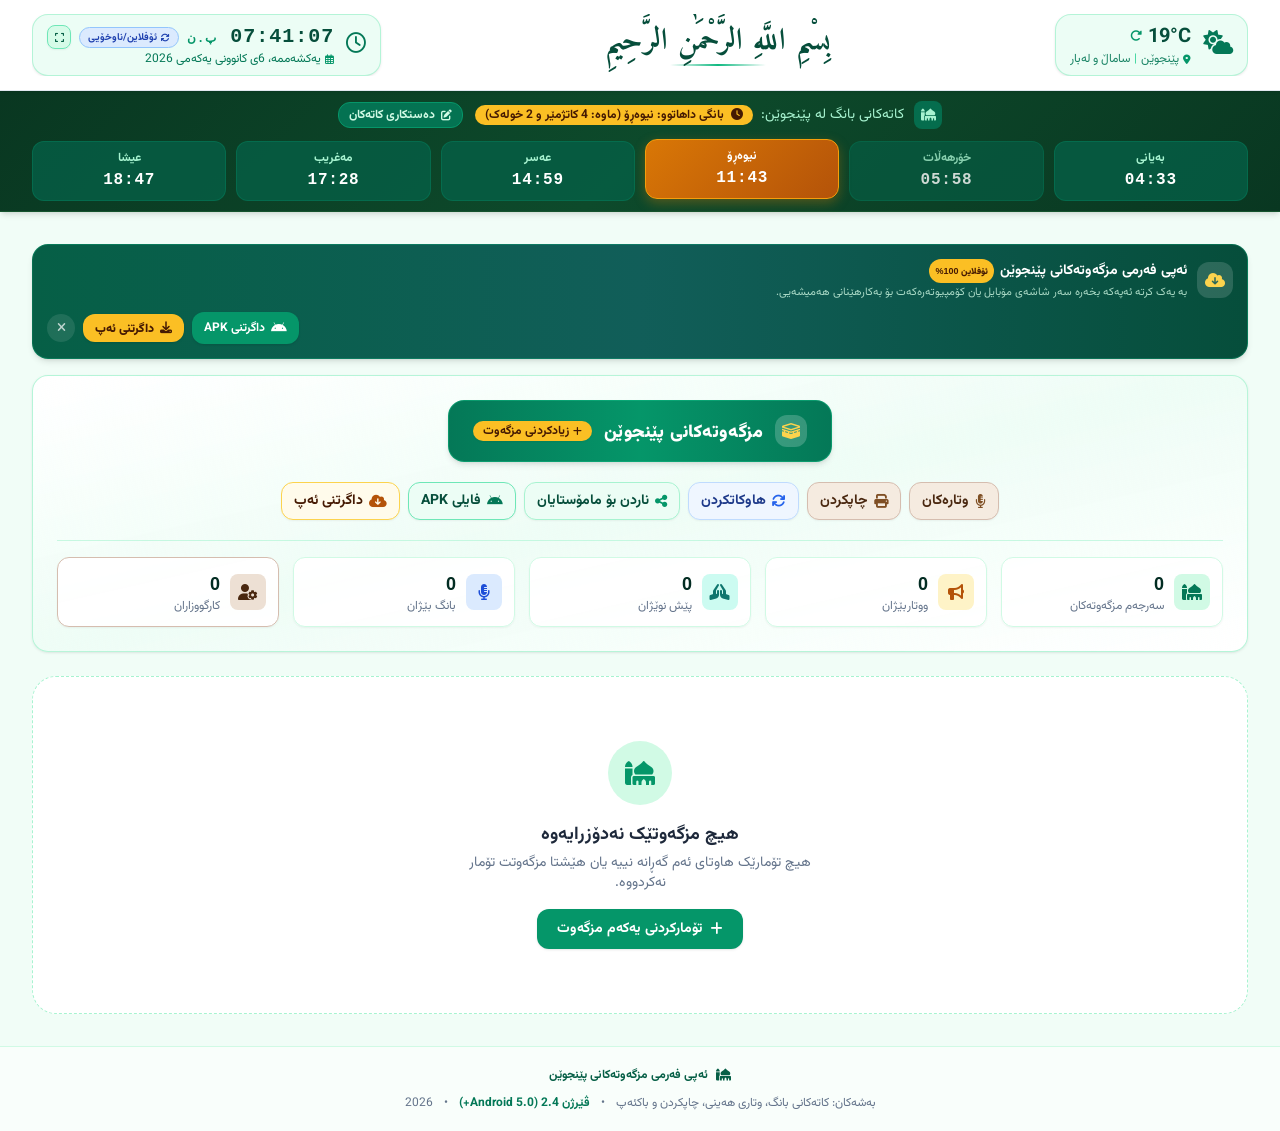
==== Penjwen_Mosques_App.html @ 9f0ff75a "Update Penjwen_Mosques_App.html for official Penjwen Mosques App" ====
<!DOCTYPE html>
<html lang="ku" dir="rtl">
<head>
  <meta charset="UTF-8">
  <meta name="viewport" content="width=device-width, initial-scale=1.0, maximum-scale=1.0, minimum-scale=1.0, user-scalable=no, shrink-to-fit=no, viewport-fit=cover">
  <title>ئەپی مزگەوتەکانی پێنجوێن | Penjwen Mosques</title>
  <!-- PWA & Mobile Meta Tags (کارکردن بە ئۆفلاین و ئۆنلاین ڕاستەوخۆ وەک ئەپ) -->
  <link rel="manifest" href="manifest.json">
  <meta name="theme-color" content="#15803d">
  <meta name="mobile-web-app-capable" content="yes">
  <meta name="apple-mobile-web-app-capable" content="yes">
  <meta name="apple-mobile-web-app-status-bar-style" content="black-translucent">
  <meta name="apple-mobile-web-app-title" content="مزگەوتەکانی پێنجوێن">
  <meta name="apple-touch-fullscreen" content="yes">
  <meta name="full-screen" content="yes">
  <meta name="browsermode" content="application">
  <meta name="x5-fullscreen" content="true">
  <meta name="x5-page-mode" content="app">
  <meta name="screen-orientation" content="portrait">
  <meta name="application-name" content="مزگەوتەکانی پێنجوێن">
  <meta name="format-detection" content="telephone=no">
  <link rel="apple-touch-icon" href="icon-192.png">

  <!-- Offline Embedded Google Fonts: Vazirmatn & Amiri (100% Offline) -->
  
  <!-- Offline Embedded FontAwesome Icons (100% Offline) -->
  
  <!-- Tailwind CSS Engine (Local Offline) -->
  <script>
/* Tailwind Engine (100% Offline) */
(()=>{var qv=Object.create;var Hi=Object.defineProperty;var $v=Object.getOwnPropertyDescriptor;var Lv=Object.getOwnPropertyNames;var Mv=Object.getPrototypeOf,Nv=Object.prototype.hasOwnProperty;var df=r=>Hi(r,"__esModule",{value:!0});var hf=r=>{if(typeof require!="undefined")return require(r);throw new Error('Dynamic require of "'+r+'" is not supported')};var P=(r,e)=>()=>(r&&(e=r(r=0)),e);var x=(r,e)=>()=>(e||r((e={exports:{}}).exports,e),e.exports),Ge=(r,e)=>{df(r);for(var t in e)Hi(r,t,{get:e[t],enumerable:!0})},Bv=(r,e,t)=>{if(e&&typeof e=="object"||typeof e=="function")for(let i of Lv(e))!Nv.call(r,i)&&i!=="default"&&Hi(r,i,{get:()=>e[i],enumerable:!(t=$v(e,i))||t.enumerable});return r},pe=r=>Bv(df(Hi(r!=null?qv(Mv(r)):{},"default",r&&r.__esModule&&"default"in r?{get:()=>r.default,enumerable:!0}:{value:r,enumerable:!0})),r);var m,u=P(()=>{m={platform:"",env:{},versions:{node:"14.17.6"}}});var Fv,be,ft=P(()=>{u();Fv=0,be={readFileSync:r=>self[r]||"",statSync:()=>({mtimeMs:Fv++}),promises:{readFile:r=>Promise.resolve(self[r]||"")}}});var Fs=x((oP,gf)=>{u();"use strict";var mf=class{constructor(e={}){if(!(e.maxSize&&e.maxSize>0))throw new TypeError("`maxSize` must be a number greater than 0");if(typeof e.maxAge=="number"&&e.maxAge===0)throw new TypeError("`maxAge` must be a number greater than 0");this.maxSize=e.maxSize,this.maxAge=e.maxAge||1/0,this.onEviction=e.onEviction,this.cache=new Map,this.oldCache=new Map,this._size=0}_emitEvictions(e){if(typeof this.onEviction=="function")for(let[t,i]of e)this.onEviction(t,i.value)}_deleteIfExpired(e,t){return typeof t.expiry=="number"&&t.expiry<=Date.now()?(typeof this.onEviction=="function"&&this.onEviction(e,t.value),this.delete(e)):!1}_getOrDeleteIfExpired(e,t){if(this._deleteIfExpired(e,t)===!1)return t.value}_getItemValue(e,t){return t.expiry?this._getOrDeleteIfExpired(e,t):t.value}_peek(e,t){let i=t.get(e);return this._getItemValue(e,i)}_set(e,t){this.cache.set(e,t),this._size++,this._size>=this.maxSize&&(this._size=0,this._emitEvictions(this.oldCache),this.oldCache=this.cache,this.cache=new Map)}_moveToRecent(e,t){this.oldCache.delete(e),this._set(e,t)}*_entriesAscending(){for(let e of this.oldCache){let[t,i]=e;this.cache.has(t)||this._deleteIfExpired(t,i)===!1&&(yield e)}for(let e of this.cache){let[t,i]=e;this._deleteIfExpired(t,i)===!1&&(yield e)}}get(e){if(this.cache.has(e)){let t=this.cache.get(e);return this._getItemValue(e,t)}if(this.oldCache.has(e)){let t=this.oldCache.get(e);if(this._deleteIfExpired(e,t)===!1)return this._moveToRecent(e,t),t.value}}set(e,t,{maxAge:i=this.maxAge===1/0?void 0:Date.now()+this.maxAge}={}){this.cache.has(e)?this.cache.set(e,{value:t,maxAge:i}):this._set(e,{value:t,expiry:i})}has(e){return this.cache.has(e)?!this._deleteIfExpired(e,this.cache.get(e)):this.oldCache.has(e)?!this._deleteIfExpired(e,this.oldCache.get(e)):!1}peek(e){if(this.cache.has(e))return this._peek(e,this.cache);if(this.oldCache.has(e))return this._peek(e,this.oldCache)}delete(e){let t=this.cache.delete(e);return t&&this._size--,this.oldCache.delete(e)||t}clear(){this.cache.clear(),this.oldCache.clear(),this._size=0}resize(e){if(!(e&&e>0))throw new TypeError("`maxSize` must be a number greater than 0");let t=[...this._entriesAscending()],i=t.length-e;i<0?(this.cache=new Map(t),this.oldCache=new Map,this._size=t.length):(i>0&&this._emitEvictions(t.slice(0,i)),this.oldCache=new Map(t.slice(i)),this.cache=new Map,this._size=0),this.maxSize=e}*keys(){for(let[e]of this)yield e}*values(){for(let[,e]of this)yield e}*[Symbol.iterator](){for(let e of this.cache){let[t,i]=e;this._deleteIfExpired(t,i)===!1&&(yield[t,i.value])}for(let e of this.oldCache){let[t,i]=e;this.cache.has(t)||this._deleteIfExpired(t,i)===!1&&(yield[t,i.value])}}*entriesDescending(){let e=[...this.cache];for(let t=e.length-1;t>=0;--t){let i=e[t],[n,s]=i;this._deleteIfExpired(n,s)===!1&&(yield[n,s.value])}e=[...this.oldCache];for(let t=e.length-1;t>=0;--t){let i=e[t],[n,s]=i;this.cache.has(n)||this._deleteIfExpired(n,s)===!1&&(yield[n,s.value])}}*entriesAscending(){for(let[e,t]of this._entriesAscending())yield[e,t.value]}get size(){if(!this._size)return this.oldCache.size;let e=0;for(let t of this.oldCache.keys())this.cache.has(t)||e++;return Math.min(this._size+e,this.maxSize)}};gf.exports=mf});var yf,bf=P(()=>{u();yf=r=>r&&r._hash});function Wi(r){return yf(r,{ignoreUnknown:!0})}var wf=P(()=>{u();bf()});function xt(r){if(r=`${r}`,r==="0")return"0";if(/^[+-]?(\d+|\d*\.\d+)(e[+-]?\d+)?(%|\w+)?$/.test(r))return r.replace(/^[+-]?/,t=>t==="-"?"":"-");let e=["var","calc","min","max","clamp"];for(let t of e)if(r.includes(`${t}(`))return`calc(${r} * -1)`}var Gi=P(()=>{u()});var vf,xf=P(()=>{u();vf=["preflight","container","accessibility","pointerEvents","visibility","position","inset","isolation","zIndex","order","gridColumn","gridColumnStart","gridColumnEnd","gridRow","gridRowStart","gridRowEnd","float","clear","margin","boxSizing","lineClamp","display","aspectRatio","size","height","maxHeight","minHeight","width","minWidth","maxWidth","flex","flexShrink","flexGrow","flexBasis","tableLayout","captionSide","borderCollapse","borderSpacing","transformOrigin","translate","rotate","skew","scale","transform","animation","cursor","touchAction","userSelect","resize","scrollSnapType","scrollSnapAlign","scrollSnapStop","scrollMargin","scrollPadding","listStylePosition","listStyleType","listStyleImage","appearance","columns","breakBefore","breakInside","breakAfter","gridAutoColumns","gridAutoFlow","gridAutoRows","gridTemplateColumns","gridTemplateRows","flexDirection","flexWrap","placeContent","placeItems","alignContent","alignItems","justifyContent","justifyItems","gap","space","divideWidth","divideStyle","divideColor","divideOpacity","placeSelf","alignSelf","justifySelf","overflow","overscrollBehavior","scrollBehavior","textOverflow","hyphens","whitespace","textWrap","wordBreak","borderRadius","borderWidth","borderStyle","borderColor","borderOpacity","backgroundColor","backgroundOpacity","backgroundImage","gradientColorStops","boxDecorationBreak","backgroundSize","backgroundAttachment","backgroundClip","backgroundPosition","backgroundRepeat","backgroundOrigin","fill","stroke","strokeWidth","objectFit","objectPosition","padding","textAlign","textIndent","verticalAlign","fontFamily","fontSize","fontWeight","textTransform","fontStyle","fontVariantNumeric","lineHeight","letterSpacing","textColor","textOpacity","textDecoration","textDecorationColor","textDecorationStyle","textDecorationThickness","textUnderlineOffset","fontSmoothing","placeholderColor","placeholderOpacity","caretColor","accentColor","opacity","backgroundBlendMode","mixBlendMode","boxShadow","boxShadowColor","outlineStyle","outlineWidth","outlineOffset","outlineColor","ringWidth","ringColor","ringOpacity","ringOffsetWidth","ringOffsetColor","blur","brightness","contrast","dropShadow","grayscale","hueRotate","invert","saturate","sepia","filter","backdropBlur","backdropBrightness","backdropContrast","backdropGrayscale","backdropHueRotate","backdropInvert","backdropOpacity","backdropSaturate","backdropSepia","backdropFilter","transitionProperty","transitionDelay","transitionDuration","transitionTimingFunction","willChange","contain","content","forcedColorAdjust"]});function kf(r,e){return r===void 0?e:Array.isArray(r)?r:[...new Set(e.filter(i=>r!==!1&&r[i]!==!1).concat(Object.keys(r).filter(i=>r[i]!==!1)))]}var Sf=P(()=>{u()});var Af={};Ge(Af,{default:()=>Qe});var Qe,Qi=P(()=>{u();Qe=new Proxy({},{get:()=>String})});function js(r,e,t){typeof m!="undefined"&&m.env.JEST_WORKER_ID||t&&Cf.has(t)||(t&&Cf.add(t),console.warn(""),e.forEach(i=>console.warn(r,"-",i)))}function zs(r){return Qe.dim(r)}var Cf,G,Be=P(()=>{u();Qi();Cf=new Set;G={info(r,e){js(Qe.bold(Qe.cyan("info")),...Array.isArray(r)?[r]:[e,r])},warn(r,e){["content-problems"].includes(r)||js(Qe.bold(Qe.yellow("warn")),...Array.isArray(r)?[r]:[e,r])},risk(r,e){js(Qe.bold(Qe.magenta("risk")),...Array.isArray(r)?[r]:[e,r])}}});var _f={};Ge(_f,{default:()=>Us});function qr({version:r,from:e,to:t}){G.warn(`${e}-color-renamed`,[`As of Tailwind CSS ${r}, \`${e}\` has been renamed to \`${t}\`.`,"Update your configuration file to silence this warning."])}var Us,Vs=P(()=>{u();Be();Us={inherit:"inherit",current:"currentColor",transparent:"transparent",black:"#000",white:"#fff",slate:{50:"#f8fafc",100:"#f1f5f9",200:"#e2e8f0",300:"#cbd5e1",400:"#94a3b8",500:"#64748b",600:"#475569",700:"#334155",800:"#1e293b",900:"#0f172a",950:"#020617"},gray:{50:"#f9fafb",100:"#f3f4f6",200:"#e5e7eb",300:"#d1d5db",400:"#9ca3af",500:"#6b7280",600:"#4b5563",700:"#374151",800:"#1f2937",900:"#111827",950:"#030712"},zinc:{50:"#fafafa",100:"#f4f4f5",200:"#e4e4e7",300:"#d4d4d8",400:"#a1a1aa",500:"#71717a",600:"#52525b",700:"#3f3f46",800:"#27272a",900:"#18181b",950:"#09090b"},neutral:{50:"#fafafa",100:"#f5f5f5",200:"#e5e5e5",300:"#d4d4d4",400:"#a3a3a3",500:"#737373",600:"#525252",700:"#404040",800:"#262626",900:"#171717",950:"#0a0a0a"},stone:{50:"#fafaf9",100:"#f5f5f4",200:"#e7e5e4",300:"#d6d3d1",400:"#a8a29e",500:"#78716c",600:"#57534e",700:"#44403c",800:"#292524",900:"#1c1917",950:"#0c0a09"},red:{50:"#fef2f2",100:"#fee2e2",200:"#fecaca",300:"#fca5a5",400:"#f87171",500:"#ef4444",600:"#dc2626",700:"#b91c1c",800:"#991b1b",900:"#7f1d1d",950:"#450a0a"},orange:{50:"#fff7ed",100:"#ffedd5",200:"#fed7aa",300:"#fdba74",400:"#fb923c",500:"#f97316",600:"#ea580c",700:"#c2410c",800:"#9a3412",900:"#7c2d12",950:"#431407"},amber:{50:"#fffbeb",100:"#fef3c7",200:"#fde68a",300:"#fcd34d",400:"#fbbf24",500:"#f59e0b",600:"#d97706",700:"#b45309",800:"#92400e",900:"#78350f",950:"#451a03"},yellow:{50:"#fefce8",100:"#fef9c3",200:"#fef08a",300:"#fde047",400:"#facc15",500:"#eab308",600:"#ca8a04",700:"#a16207",800:"#854d0e",900:"#713f12",950:"#422006"},lime:{50:"#f7fee7",100:"#ecfccb",200:"#d9f99d",300:"#bef264",400:"#a3e635",500:"#84cc16",600:"#65a30d",700:"#4d7c0f",800:"#3f6212",900:"#365314",950:"#1a2e05"},green:{50:"#f0fdf4",100:"#dcfce7",200:"#bbf7d0",300:"#86efac",400:"#4ade80",500:"#22c55e",600:"#16a34a",700:"#15803d",800:"#166534",900:"#14532d",950:"#052e16"},emerald:{50:"#ecfdf5",100:"#d1fae5",200:"#a7f3d0",300:"#6ee7b7",400:"#34d399",500:"#10b981",600:"#059669",700:"#047857",800:"#065f46",900:"#064e3b",950:"#022c22"},teal:{50:"#f0fdfa",100:"#ccfbf1",200:"#99f6e4",300:"#5eead4",400:"#2dd4bf",500:"#14b8a6",600:"#0d9488",700:"#0f766e",800:"#115e59",900:"#134e4a",950:"#042f2e"},cyan:{50:"#ecfeff",100:"#cffafe",200:"#a5f3fc",300:"#67e8f9",400:"#22d3ee",500:"#06b6d4",600:"#0891b2",700:"#0e7490",800:"#155e75",900:"#164e63",950:"#083344"},sky:{50:"#f0f9ff",100:"#e0f2fe",200:"#bae6fd",300:"#7dd3fc",400:"#38bdf8",500:"#0ea5e9",600:"#0284c7",700:"#0369a1",800:"#075985",900:"#0c4a6e",950:"#082f49"},blue:{50:"#eff6ff",100:"#dbeafe",200:"#bfdbfe",300:"#93c5fd",400:"#60a5fa",500:"#3b82f6",600:"#2563eb",700:"#1d4ed8",800:"#1e40af",900:"#1e3a8a",950:"#172554"},indigo:{50:"#eef2ff",100:"#e0e7ff",200:"#c7d2fe",300:"#a5b4fc",400:"#818cf8",500:"#6366f1",600:"#4f46e5",700:"#4338ca",800:"#3730a3",900:"#312e81",950:"#1e1b4b"},violet:{50:"#f5f3ff",100:"#ede9fe",200:"#ddd6fe",300:"#c4b5fd",400:"#a78bfa",500:"#8b5cf6",600:"#7c3aed",700:"#6d28d9",800:"#5b21b6",900:"#4c1d95",950:"#2e1065"},purple:{50:"#faf5ff",100:"#f3e8ff",200:"#e9d5ff",300:"#d8b4fe",400:"#c084fc",500:"#a855f7",600:"#9333ea",700:"#7e22ce",800:"#6b21a8",900:"#581c87",950:"#3b0764"},fuchsia:{50:"#fdf4ff",100:"#fae8ff",200:"#f5d0fe",300:"#f0abfc",400:"#e879f9",500:"#d946ef",600:"#c026d3",700:"#a21caf",800:"#86198f",900:"#701a75",950:"#4a044e"},pink:{50:"#fdf2f8",100:"#fce7f3",200:"#fbcfe8",300:"#f9a8d4",400:"#f472b6",500:"#ec4899",600:"#db2777",700:"#be185d",800:"#9d174d",900:"#831843",950:"#500724"},rose:{50:"#fff1f2",100:"#ffe4e6",200:"#fecdd3",300:"#fda4af",400:"#fb7185",500:"#f43f5e",600:"#e11d48",700:"#be123c",800:"#9f1239",900:"#881337",950:"#4c0519"},get lightBlue(){return qr({version:"v2.2",from:"lightBlue",to:"sky"}),this.sky},get warmGray(){return qr({version:"v3.0",from:"warmGray",to:"stone"}),this.stone},get trueGray(){return qr({version:"v3.0",from:"trueGray",to:"neutral"}),this.neutral},get coolGray(){return qr({version:"v3.0",from:"coolGray",to:"gray"}),this.gray},get blueGray(){return qr({version:"v3.0",from:"blueGray",to:"slate"}),this.slate}}});function Hs(r,...e){for(let t of e){for(let i in t)r?.hasOwnProperty?.(i)||(r[i]=t[i]);for(let i of Object.getOwnPropertySymbols(t))r?.hasOwnProperty?.(i)||(r[i]=t[i])}return r}var Ef=P(()=>{u()});function kt(r){if(Array.isArray(r))return r;let e=r.split("[").length-1,t=r.split("]").length-1;if(e!==t)throw new Error(`Path is invalid. Has unbalanced brackets: ${r}`);return r.split(/\.(?![^\[]*\])|[\[\]]/g).filter(Boolean)}var Yi=P(()=>{u()});function we(r,e){return Ki.future.includes(e)?r.future==="all"||(r?.future?.[e]??Of[e]??!1):Ki.experimental.includes(e)?r.experimental==="all"||(r?.experimental?.[e]??Of[e]??!1):!1}function Tf(r){return r.experimental==="all"?Ki.experimental:Object.keys(r?.experimental??{}).filter(e=>Ki.experimental.includes(e)&&r.experimental[e])}function Rf(r){if(m.env.JEST_WORKER_ID===void 0&&Tf(r).length>0){let e=Tf(r).map(t=>Qe.yellow(t)).join(", ");G.warn("experimental-flags-enabled",[`You have enabled experimental features: ${e}`,"Experimental features in Tailwind CSS are not covered by semver, may introduce breaking changes, and can change at any time."])}}var Of,Ki,ct=P(()=>{u();Qi();Be();Of={optimizeUniversalDefaults:!1,generalizedModifiers:!0,disableColorOpacityUtilitiesByDefault:!1,relativeContentPathsByDefault:!1},Ki={future:["hoverOnlyWhenSupported","respectDefaultRingColorOpacity","disableColorOpacityUtilitiesByDefault","relativeContentPathsByDefault"],experimental:["optimizeUniversalDefaults","generalizedModifiers"]}});function Pf(r){(()=>{if(r.purge||!r.content||!Array.isArray(r.content)&&!(typeof r.content=="object"&&r.content!==null))return!1;if(Array.isArray(r.content))return r.content.every(t=>typeof t=="string"?!0:!(typeof t?.raw!="string"||t?.extension&&typeof t?.extension!="string"));if(typeof r.content=="object"&&r.content!==null){if(Object.keys(r.content).some(t=>!["files","relative","extract","transform"].includes(t)))return!1;if(Array.isArray(r.content.files)){if(!r.content.files.every(t=>typeof t=="string"?!0:!(typeof t?.raw!="string"||t?.extension&&typeof t?.extension!="string")))return!1;if(typeof r.content.extract=="object"){for(let t of Object.values(r.content.extract))if(typeof t!="function")return!1}else if(!(r.content.extract===void 0||typeof r.content.extract=="function"))return!1;if(typeof r.content.transform=="object"){for(let t of Object.values(r.content.transform))if(typeof t!="function")return!1}else if(!(r.content.transform===void 0||typeof r.content.transform=="function"))return!1;if(typeof r.content.relative!="boolean"&&typeof r.content.relative!="undefined")return!1}return!0}return!1})()||G.warn("purge-deprecation",["The `purge`/`content` options have changed in Tailwind CSS v3.0.","Update your configuration file to eliminate this warning.","https://tailwindcss.com/docs/upgrade-guide#configure-content-sources"]),r.safelist=(()=>{let{content:t,purge:i,safelist:n}=r;return Array.isArray(n)?n:Array.isArray(t?.safelist)?t.safelist:Array.isArray(i?.safelist)?i.safelist:Array.isArray(i?.options?.safelist)?i.options.safelist:[]})(),r.blocklist=(()=>{let{blocklist:t}=r;if(Array.isArray(t)){if(t.every(i=>typeof i=="string"))return t;G.warn("blocklist-invalid",["The `blocklist` option must be an array of strings.","https://tailwindcss.com/docs/content-configuration#discarding-classes"])}return[]})(),typeof r.prefix=="function"?(G.warn("prefix-function",["As of Tailwind CSS v3.0, `prefix` cannot be a function.","Update `prefix` in your configuration to be a string to eliminate this warning.","https://tailwindcss.com/docs/upgrade-guide#prefix-cannot-be-a-function"]),r.prefix=""):r.prefix=r.prefix??"",r.content={relative:(()=>{let{content:t}=r;return t?.relative?t.relative:we(r,"relativeContentPathsByDefault")})(),files:(()=>{let{content:t,purge:i}=r;return Array.isArray(i)?i:Array.isArray(i?.content)?i.content:Array.isArray(t)?t:Array.isArray(t?.content)?t.content:Array.isArray(t?.files)?t.files:[]})(),extract:(()=>{let t=(()=>r.purge?.extract?r.purge.extract:r.content?.extract?r.content.extract:r.purge?.extract?.DEFAULT?r.purge.extract.DEFAULT:r.content?.extract?.DEFAULT?r.content.extract.DEFAULT:r.purge?.options?.extractors?r.purge.options.extractors:r.content?.options?.extractors?r.content.options.extractors:{})(),i={},n=(()=>{if(r.purge?.options?.defaultExtractor)return r.purge.options.defaultExtractor;if(r.content?.options?.defaultExtractor)return r.content.options.defaultExtractor})();if(n!==void 0&&(i.DEFAULT=n),typeof t=="function")i.DEFAULT=t;else if(Array.isArray(t))for(let{extensions:s,extractor:a}of t??[])for(let o of s)i[o]=a;else typeof t=="object"&&t!==null&&Object.assign(i,t);return i})(),transform:(()=>{let t=(()=>r.purge?.transform?r.purge.transform:r.content?.transform?r.content.transform:r.purge?.transform?.DEFAULT?r.purge.transform.DEFAULT:r.content?.transform?.DEFAULT?r.content.transform.DEFAULT:{})(),i={};return typeof t=="function"?i.DEFAULT=t:typeof t=="object"&&t!==null&&Object.assign(i,t),i})()};for(let t of r.content.files)if(typeof t=="string"&&/{([^,]*?)}/g.test(t)){G.warn("invalid-glob-braces",[`The glob pattern ${zs(t)} in your Tailwind CSS configuration is invalid.`,`Update it to ${zs(t.replace(/{([^,]*?)}/g,"$1"))} to silence this warning.`]);break}return r}var If=P(()=>{u();ct();Be()});function ke(r){if(Object.prototype.toString.call(r)!=="[object Object]")return!1;let e=Object.getPrototypeOf(r);return e===null||Object.getPrototypeOf(e)===null}var Kt=P(()=>{u()});function St(r){return Array.isArray(r)?r.map(e=>St(e)):typeof r=="object"&&r!==null?Object.fromEntries(Object.entries(r).map(([e,t])=>[e,St(t)])):r}var Xi=P(()=>{u()});function jt(r){return r.replace(/\\,/g,"\\2c ")}var Zi=P(()=>{u()});var Ws,Df=P(()=>{u();Ws={aliceblue:[240,248,255],antiquewhite:[250,235,215],aqua:[0,255,255],aquamarine:[127,255,212],azure:[240,255,255],beige:[245,245,220],bisque:[255,228,196],black:[0,0,0],blanchedalmond:[255,235,205],blue:[0,0,255],blueviolet:[138,43,226],brown:[165,42,42],burlywood:[222,184,135],cadetblue:[95,158,160],chartreuse:[127,255,0],chocolate:[210,105,30],coral:[255,127,80],cornflowerblue:[100,149,237],cornsilk:[255,248,220],crimson:[220,20,60],cyan:[0,255,255],darkblue:[0,0,139],darkcyan:[0,139,139],darkgoldenrod:[184,134,11],darkgray:[169,169,169],darkgreen:[0,100,0],darkgrey:[169,169,169],darkkhaki:[189,183,107],darkmagenta:[139,0,139],darkolivegreen:[85,107,47],darkorange:[255,140,0],darkorchid:[153,50,204],darkred:[139,0,0],darksalmon:[233,150,122],darkseagreen:[143,188,143],darkslateblue:[72,61,139],darkslategray:[47,79,79],darkslategrey:[47,79,79],darkturquoise:[0,206,209],darkviolet:[148,0,211],deeppink:[255,20,147],deepskyblue:[0,191,255],dimgray:[105,105,105],dimgrey:[105,105,105],dodgerblue:[30,144,255],firebrick:[178,34,34],floralwhite:[255,250,240],forestgreen:[34,139,34],fuchsia:[255,0,255],gainsboro:[220,220,220],ghostwhite:[248,248,255],gold:[255,215,0],goldenrod:[218,165,32],gray:[128,128,128],green:[0,128,0],greenyellow:[173,255,47],grey:[128,128,128],honeydew:[240,255,240],hotpink:[255,105,180],indianred:[205,92,92],indigo:[75,0,130],ivory:[255,255,240],khaki:[240,230,140],lavender:[230,230,250],lavenderblush:[255,240,245],lawngreen:[124,252,0],lemonchiffon:[255,250,205],lightblue:[173,216,230],lightcoral:[240,128,128],lightcyan:[224,255,255],lightgoldenrodyellow:[250,250,210],lightgray:[211,211,211],lightgreen:[144,238,144],lightgrey:[211,211,211],lightpink:[255,182,193],lightsalmon:[255,160,122],lightseagreen:[32,178,170],lightskyblue:[135,206,250],lightslategray:[119,136,153],lightslategrey:[119,136,153],lightsteelblue:[176,196,222],lightyellow:[255,255,224],lime:[0,255,0],limegreen:[50,205,50],linen:[250,240,230],magenta:[255,0,255],maroon:[128,0,0],mediumaquamarine:[102,205,170],mediumblue:[0,0,205],mediumorchid:[186,85,211],mediumpurple:[147,112,219],mediumseagreen:[60,179,113],mediumslateblue:[123,104,238],mediumspringgreen:[0,250,154],mediumturquoise:[72,209,204],mediumvioletred:[199,21,133],midnightblue:[25,25,112],mintcream:[245,255,250],mistyrose:[255,228,225],moccasin:[255,228,181],navajowhite:[255,222,173],navy:[0,0,128],oldlace:[253,245,230],olive:[128,128,0],olivedrab:[107,142,35],orange:[255,165,0],orangered:[255,69,0],orchid:[218,112,214],palegoldenrod:[238,232,170],palegreen:[152,251,152],paleturquoise:[175,238,238],palevioletred:[219,112,147],papayawhip:[255,239,213],peachpuff:[255,218,185],peru:[205,133,63],pink:[255,192,203],plum:[221,160,221],powderblue:[176,224,230],purple:[128,0,128],rebeccapurple:[102,51,153],red:[255,0,0],rosybrown:[188,143,143],royalblue:[65,105,225],saddlebrown:[139,69,19],salmon:[250,128,114],sandybrown:[244,164,96],seagreen:[46,139,87],seashell:[255,245,238],sienna:[160,82,45],silver:[192,192,192],skyblue:[135,206,235],slateblue:[106,90,205],slategray:[112,128,144],slategrey:[112,128,144],snow:[255,250,250],springgreen:[0,255,127],steelblue:[70,130,180],tan:[210,180,140],teal:[0,128,128],thistle:[216,191,216],tomato:[255,99,71],turquoise:[64,224,208],violet:[238,130,238],wheat:[245,222,179],white:[255,255,255],whitesmoke:[245,245,245],yellow:[255,255,0],yellowgreen:[154,205,50]}});function $r(r,{loose:e=!1}={}){if(typeof r!="string")return null;if(r=r.trim(),r==="transparent")return{mode:"rgb",color:["0","0","0"],alpha:"0"};if(r in Ws)return{mode:"rgb",color:Ws[r].map(s=>s.toString())};let t=r.replace(zv,(s,a,o,l,c)=>["#",a,a,o,o,l,l,c?c+c:""].join("")).match(jv);if(t!==null)return{mode:"rgb",color:[parseInt(t[1],16),parseInt(t[2],16),parseInt(t[3],16)].map(s=>s.toString()),alpha:t[4]?(parseInt(t[4],16)/255).toString():void 0};let i=r.match(Uv)??r.match(Vv);if(i===null)return null;let n=[i[2],i[3],i[4]].filter(Boolean).map(s=>s.toString());return n.length===2&&n[0].startsWith("var(")?{mode:i[1],color:[n[0]],alpha:n[1]}:!e&&n.length!==3||n.length<3&&!n.some(s=>/^var\(.*?\)$/.test(s))?null:{mode:i[1],color:n,alpha:i[5]?.toString?.()}}function Gs({mode:r,color:e,alpha:t}){let i=t!==void 0;return r==="rgba"||r==="hsla"?`${r}(${e.join(", ")}${i?`, ${t}`:""})`:`${r}(${e.join(" ")}${i?` / ${t}`:""})`}var jv,zv,At,Ji,qf,Ct,Uv,Vv,Qs=P(()=>{u();Df();jv=/^#([a-f\d]{2})([a-f\d]{2})([a-f\d]{2})([a-f\d]{2})?$/i,zv=/^#([a-f\d])([a-f\d])([a-f\d])([a-f\d])?$/i,At=/(?:\d+|\d*\.\d+)%?/,Ji=/(?:\s*,\s*|\s+)/,qf=/\s*[,/]\s*/,Ct=/var\(--(?:[^ )]*?)(?:,(?:[^ )]*?|var\(--[^ )]*?\)))?\)/,Uv=new RegExp(`^(rgba?)\\(\\s*(${At.source}|${Ct.source})(?:${Ji.source}(${At.source}|${Ct.source}))?(?:${Ji.source}(${At.source}|${Ct.source}))?(?:${qf.source}(${At.source}|${Ct.source}))?\\s*\\)$`),Vv=new RegExp(`^(hsla?)\\(\\s*((?:${At.source})(?:deg|rad|grad|turn)?|${Ct.source})(?:${Ji.source}(${At.source}|${Ct.source}))?(?:${Ji.source}(${At.source}|${Ct.source}))?(?:${qf.source}(${At.source}|${Ct.source}))?\\s*\\)$`)});function Je(r,e,t){if(typeof r=="function")return r({opacityValue:e});let i=$r(r,{loose:!0});return i===null?t:Gs({...i,alpha:e})}function Ae({color:r,property:e,variable:t}){let i=[].concat(e);if(typeof r=="function")return{[t]:"1",...Object.fromEntries(i.map(s=>[s,r({opacityVariable:t,opacityValue:`var(${t}, 1)`})]))};let n=$r(r);return n===null?Object.fromEntries(i.map(s=>[s,r])):n.alpha!==void 0?Object.fromEntries(i.map(s=>[s,r])):{[t]:"1",...Object.fromEntries(i.map(s=>[s,Gs({...n,alpha:`var(${t}, 1)`})]))}}var Lr=P(()=>{u();Qs()});function ve(r,e){let t=[],i=[],n=0,s=!1;for(let a=0;a<r.length;a++){let o=r[a];t.length===0&&o===e[0]&&!s&&(e.length===1||r.slice(a,a+e.length)===e)&&(i.push(r.slice(n,a)),n=a+e.length),s=s?!1:o==="\\",o==="("||o==="["||o==="{"?t.push(o):(o===")"&&t[t.length-1]==="("||o==="]"&&t[t.length-1]==="["||o==="}"&&t[t.length-1]==="{")&&t.pop()}return i.push(r.slice(n)),i}var zt=P(()=>{u()});function en(r){return ve(r,",").map(t=>{let i=t.trim(),n={raw:i},s=i.split(Wv),a=new Set;for(let o of s)$f.lastIndex=0,!a.has("KEYWORD")&&Hv.has(o)?(n.keyword=o,a.add("KEYWORD")):$f.test(o)?a.has("X")?a.has("Y")?a.has("BLUR")?a.has("SPREAD")||(n.spread=o,a.add("SPREAD")):(n.blur=o,a.add("BLUR")):(n.y=o,a.add("Y")):(n.x=o,a.add("X")):n.color?(n.unknown||(n.unknown=[]),n.unknown.push(o)):n.color=o;return n.valid=n.x!==void 0&&n.y!==void 0,n})}function Lf(r){return r.map(e=>e.valid?[e.keyword,e.x,e.y,e.blur,e.spread,e.color].filter(Boolean).join(" "):e.raw).join(", ")}var Hv,Wv,$f,Ys=P(()=>{u();zt();Hv=new Set(["inset","inherit","initial","revert","unset"]),Wv=/\ +(?![^(]*\))/g,$f=/^-?(\d+|\.\d+)(.*?)$/g});function Ks(r){return Gv.some(e=>new RegExp(`^${e}\\(.*\\)`).test(r))}function K(r,e=null,t=!0){let i=e&&Qv.has(e.property);return r.startsWith("--")&&!i?`var(${r})`:r.includes("url(")?r.split(/(url\(.*?\))/g).filter(Boolean).map(n=>/^url\(.*?\)$/.test(n)?n:K(n,e,!1)).join(""):(r=r.replace(/([^\\])_+/g,(n,s)=>s+" ".repeat(n.length-1)).replace(/^_/g," ").replace(/\\_/g,"_"),t&&(r=r.trim()),r=Yv(r),r)}function Ye(r){return r.includes("=")&&(r=r.replace(/(=.*)/g,(e,t)=>{if(t[1]==="'"||t[1]==='"')return t;if(t.length>2){let i=t[t.length-1];if(t[t.length-2]===" "&&(i==="i"||i==="I"||i==="s"||i==="S"))return`="${t.slice(1,-2)}" ${t[t.length-1]}`}return`="${t.slice(1)}"`})),r}function Yv(r){let e=["theme"],t=["min-content","max-content","fit-content","safe-area-inset-top","safe-area-inset-right","safe-area-inset-bottom","safe-area-inset-left","titlebar-area-x","titlebar-area-y","titlebar-area-width","titlebar-area-height","keyboard-inset-top","keyboard-inset-right","keyboard-inset-bottom","keyboard-inset-left","keyboard-inset-width","keyboard-inset-height","radial-gradient","linear-gradient","conic-gradient","repeating-radial-gradient","repeating-linear-gradient","repeating-conic-gradient","anchor-size"];return r.replace(/(calc|min|max|clamp)\(.+\)/g,i=>{let n="";function s(){let a=n.trimEnd();return a[a.length-1]}for(let a=0;a<i.length;a++){let o=function(f){return f.split("").every((d,p)=>i[a+p]===d)},l=function(f){let d=1/0;for(let h of f){let b=i.indexOf(h,a);b!==-1&&b<d&&(d=b)}let p=i.slice(a,d);return a+=p.length-1,p},c=i[a];if(o("var"))n+=l([")",","]);else if(t.some(f=>o(f))){let f=t.find(d=>o(d));n+=f,a+=f.length-1}else e.some(f=>o(f))?n+=l([")"]):o("[")?n+=l(["]"]):["+","-","*","/"].includes(c)&&!["(","+","-","*","/",","].includes(s())?n+=` ${c} `:n+=c}return n.replace(/\s+/g," ")})}function Xs(r){return r.startsWith("url(")}function Zs(r){return!isNaN(Number(r))||Ks(r)}function Mr(r){return r.endsWith("%")&&Zs(r.slice(0,-1))||Ks(r)}function Nr(r){return r==="0"||new RegExp(`^[+-]?[0-9]*.?[0-9]+(?:[eE][+-]?[0-9]+)?${Xv}$`).test(r)||Ks(r)}function Mf(r){return Zv.has(r)}function Nf(r){let e=en(K(r));for(let t of e)if(!t.valid)return!1;return!0}function Bf(r){let e=0;return ve(r,"_").every(i=>(i=K(i),i.startsWith("var(")?!0:$r(i,{loose:!0})!==null?(e++,!0):!1))?e>0:!1}function Ff(r){let e=0;return ve(r,",").every(i=>(i=K(i),i.startsWith("var(")?!0:Xs(i)||ex(i)||["element(","image(","cross-fade(","image-set("].some(n=>i.startsWith(n))?(e++,!0):!1))?e>0:!1}function ex(r){r=K(r);for(let e of Jv)if(r.startsWith(`${e}(`))return!0;return!1}function jf(r){let e=0;return ve(r,"_").every(i=>(i=K(i),i.startsWith("var(")?!0:tx.has(i)||Nr(i)||Mr(i)?(e++,!0):!1))?e>0:!1}function zf(r){let e=0;return ve(r,",").every(i=>(i=K(i),i.startsWith("var(")?!0:i.includes(" ")&&!/(['"])([^"']+)\1/g.test(i)||/^\d/g.test(i)?!1:(e++,!0)))?e>0:!1}function Uf(r){return rx.has(r)}function Vf(r){return ix.has(r)}function Hf(r){return nx.has(r)}var Gv,Qv,Kv,Xv,Zv,Jv,tx,rx,ix,nx,Br=P(()=>{u();Qs();Ys();zt();Gv=["min","max","clamp","calc"];Qv=new Set(["scroll-timeline-name","timeline-scope","view-timeline-name","font-palette","anchor-name","anchor-scope","position-anchor","position-try-options","scroll-timeline","animation-timeline","view-timeline","position-try"]);Kv=["cm","mm","Q","in","pc","pt","px","em","ex","ch","rem","lh","rlh","vw","vh","vmin","vmax","vb","vi","svw","svh","lvw","lvh","dvw","dvh","cqw","cqh","cqi","cqb","cqmin","cqmax"],Xv=`(?:${Kv.join("|")})`;Zv=new Set(["thin","medium","thick"]);Jv=new Set(["conic-gradient","linear-gradient","radial-gradient","repeating-conic-gradient","repeating-linear-gradient","repeating-radial-gradient"]);tx=new Set(["center","top","right","bottom","left"]);rx=new Set(["serif","sans-serif","monospace","cursive","fantasy","system-ui","ui-serif","ui-sans-serif","ui-monospace","ui-rounded","math","emoji","fangsong"]);ix=new Set(["xx-small","x-small","small","medium","large","x-large","xx-large","xxx-large"]);nx=new Set(["larger","smaller"])});function Wf(r){let e=["cover","contain"];return ve(r,",").every(t=>{let i=ve(t,"_").filter(Boolean);return i.length===1&&e.includes(i[0])?!0:i.length!==1&&i.length!==2?!1:i.every(n=>Nr(n)||Mr(n)||n==="auto")})}var Gf=P(()=>{u();Br();zt()});function Qf(r,e){r.walkClasses(t=>{t.value=e(t.value),t.raws&&t.raws.value&&(t.raws.value=jt(t.raws.value))})}function Yf(r,e){if(!_t(r))return;let t=r.slice(1,-1);if(!!e(t))return K(t)}function sx(r,e={},t){let i=e[r];if(i!==void 0)return xt(i);if(_t(r)){let n=Yf(r,t);return n===void 0?void 0:xt(n)}}function tn(r,e={},{validate:t=()=>!0}={}){let i=e.values?.[r];return i!==void 0?i:e.supportsNegativeValues&&r.startsWith("-")?sx(r.slice(1),e.values,t):Yf(r,t)}function _t(r){return r.startsWith("[")&&r.endsWith("]")}function Kf(r){let e=r.lastIndexOf("/"),t=r.lastIndexOf("[",e),i=r.indexOf("]",e);return r[e-1]==="]"||r[e+1]==="["||t!==-1&&i!==-1&&t<e&&e<i&&(e=r.lastIndexOf("/",t)),e===-1||e===r.length-1?[r,void 0]:_t(r)&&!r.includes("]/[")?[r,void 0]:[r.slice(0,e),r.slice(e+1)]}function Xt(r){if(typeof r=="string"&&r.includes("<alpha-value>")){let e=r;return({opacityValue:t=1})=>e.replace(/<alpha-value>/g,t)}return r}function Xf(r){return K(r.slice(1,-1))}function ax(r,e={},{tailwindConfig:t={}}={}){if(e.values?.[r]!==void 0)return Xt(e.values?.[r]);let[i,n]=Kf(r);if(n!==void 0){let s=e.values?.[i]??(_t(i)?i.slice(1,-1):void 0);return s===void 0?void 0:(s=Xt(s),_t(n)?Je(s,Xf(n)):t.theme?.opacity?.[n]===void 0?void 0:Je(s,t.theme.opacity[n]))}return tn(r,e,{validate:Bf})}function ox(r,e={}){return e.values?.[r]}function qe(r){return(e,t)=>tn(e,t,{validate:r})}function lx(r,e){let t=r.indexOf(e);return t===-1?[void 0,r]:[r.slice(0,t),r.slice(t+1)]}function ea(r,e,t,i){if(t.values&&e in t.values)for(let{type:s}of r??[]){let a=Js[s](e,t,{tailwindConfig:i});if(a!==void 0)return[a,s,null]}if(_t(e)){let s=e.slice(1,-1),[a,o]=lx(s,":");if(!/^[\w-_]+$/g.test(a))o=s;else if(a!==void 0&&!Zf.includes(a))return[];if(o.length>0&&Zf.includes(a))return[tn(`[${o}]`,t),a,null]}let n=ta(r,e,t,i);for(let s of n)return s;return[]}function*ta(r,e,t,i){let n=we(i,"generalizedModifiers"),[s,a]=Kf(e);if(n&&t.modifiers!=null&&(t.modifiers==="any"||typeof t.modifiers=="object"&&(a&&_t(a)||a in t.modifiers))||(s=e,a=void 0),a!==void 0&&s===""&&(s="DEFAULT"),a!==void 0&&typeof t.modifiers=="object"){let l=t.modifiers?.[a]??null;l!==null?a=l:_t(a)&&(a=Xf(a))}for(let{type:l}of r??[]){let c=Js[l](s,t,{tailwindConfig:i});c!==void 0&&(yield[c,l,a??null])}}var Js,Zf,Fr=P(()=>{u();Zi();Lr();Br();Gi();Gf();ct();Js={any:tn,color:ax,url:qe(Xs),image:qe(Ff),length:qe(Nr),percentage:qe(Mr),position:qe(jf),lookup:ox,"generic-name":qe(Uf),"family-name":qe(zf),number:qe(Zs),"line-width":qe(Mf),"absolute-size":qe(Vf),"relative-size":qe(Hf),shadow:qe(Nf),size:qe(Wf)},Zf=Object.keys(Js)});function X(r){return typeof r=="function"?r({}):r}var ra=P(()=>{u()});function Zt(r){return typeof r=="function"}function jr(r,...e){let t=e.pop();for(let i of e)for(let n in i){let s=t(r[n],i[n]);s===void 0?ke(r[n])&&ke(i[n])?r[n]=jr({},r[n],i[n],t):r[n]=i[n]:r[n]=s}return r}function ux(r,...e){return Zt(r)?r(...e):r}function fx(r){return r.reduce((e,{extend:t})=>jr(e,t,(i,n)=>i===void 0?[n]:Array.isArray(i)?[n,...i]:[n,i]),{})}function cx(r){return{...r.reduce((e,t)=>Hs(e,t),{}),extend:fx(r)}}function Jf(r,e){if(Array.isArray(r)&&ke(r[0]))return r.concat(e);if(Array.isArray(e)&&ke(e[0])&&ke(r))return[r,...e];if(Array.isArray(e))return e}function px({extend:r,...e}){return jr(e,r,(t,i)=>!Zt(t)&&!i.some(Zt)?jr({},t,...i,Jf):(n,s)=>jr({},...[t,...i].map(a=>ux(a,n,s)),Jf))}function*dx(r){let e=kt(r);if(e.length===0||(yield e,Array.isArray(r)))return;let t=/^(.*?)\s*\/\s*([^/]+)$/,i=r.match(t);if(i!==null){let[,n,s]=i,a=kt(n);a.alpha=s,yield a}}function hx(r){let e=(t,i)=>{for(let n of dx(t)){let s=0,a=r;for(;a!=null&&s<n.length;)a=a[n[s++]],a=Zt(a)&&(n.alpha===void 0||s<=n.length-1)?a(e,ia):a;if(a!==void 0){if(n.alpha!==void 0){let o=Xt(a);return Je(o,n.alpha,X(o))}return ke(a)?St(a):a}}return i};return Object.assign(e,{theme:e,...ia}),Object.keys(r).reduce((t,i)=>(t[i]=Zt(r[i])?r[i](e,ia):r[i],t),{})}function ec(r){let e=[];return r.forEach(t=>{e=[...e,t];let i=t?.plugins??[];i.length!==0&&i.forEach(n=>{n.__isOptionsFunction&&(n=n()),e=[...e,...ec([n?.config??{}])]})}),e}function mx(r){return[...r].reduceRight((t,i)=>Zt(i)?i({corePlugins:t}):kf(i,t),vf)}function gx(r){return[...r].reduceRight((t,i)=>[...t,...i],[])}function na(r){let e=[...ec(r),{prefix:"",important:!1,separator:":"}];return Pf(Hs({theme:hx(px(cx(e.map(t=>t?.theme??{})))),corePlugins:mx(e.map(t=>t.corePlugins)),plugins:gx(r.map(t=>t?.plugins??[]))},...e))}var ia,tc=P(()=>{u();Gi();xf();Sf();Vs();Ef();Yi();If();Kt();Xi();Fr();Lr();ra();ia={colors:Us,negative(r){return Object.keys(r).filter(e=>r[e]!=="0").reduce((e,t)=>{let i=xt(r[t]);return i!==void 0&&(e[`-${t}`]=i),e},{})},breakpoints(r){return Object.keys(r).filter(e=>typeof r[e]=="string").reduce((e,t)=>({...e,[`screen-${t}`]:r[t]}),{})}}});var rn=x((f3,rc)=>{u();rc.exports={content:[],presets:[],darkMode:"media",theme:{accentColor:({theme:r})=>({...r("colors"),auto:"auto"}),animation:{none:"none",spin:"spin 1s linear infinite",ping:"ping 1s cubic-bezier(0, 0, 0.2, 1) infinite",pulse:"pulse 2s cubic-bezier(0.4, 0, 0.6, 1) infinite",bounce:"bounce 1s infinite"},aria:{busy:'busy="true"',checked:'checked="true"',disabled:'disabled="true"',expanded:'expanded="true"',hidden:'hidden="true"',pressed:'pressed="true"',readonly:'readonly="true"',required:'required="true"',selected:'selected="true"'},aspectRatio:{auto:"auto",square:"1 / 1",video:"16 / 9"},backdropBlur:({theme:r})=>r("blur"),backdropBrightness:({theme:r})=>r("brightness"),backdropContrast:({theme:r})=>r("contrast"),backdropGrayscale:({theme:r})=>r("grayscale"),backdropHueRotate:({theme:r})=>r("hueRotate"),backdropInvert:({theme:r})=>r("invert"),backdropOpacity:({theme:r})=>r("opacity"),backdropSaturate:({theme:r})=>r("saturate"),backdropSepia:({theme:r})=>r("sepia"),backgroundColor:({theme:r})=>r("colors"),backgroundImage:{none:"none","gradient-to-t":"linear-gradient(to top, var(--tw-gradient-stops))","gradient-to-tr":"linear-gradient(to top right, var(--tw-gradient-stops))","gradient-to-r":"linear-gradient(to right, var(--tw-gradient-stops))","gradient-to-br":"linear-gradient(to bottom right, var(--tw-gradient-stops))","gradient-to-b":"linear-gradient(to bottom, var(--tw-gradient-stops))","gradient-to-bl":"linear-gradient(to bottom left, var(--tw-gradient-stops))","gradient-to-l":"linear-gradient(to left, var(--tw-gradient-stops))","gradient-to-tl":"linear-gradient(to top left, var(--tw-gradient-stops))"},backgroundOpacity:({theme:r})=>r("opacity"),backgroundPosition:{bottom:"bottom",center:"center",left:"left","left-bottom":"left bottom","left-top":"left top",right:"right","right-bottom":"right bottom","right-top":"right top",top:"top"},backgroundSize:{auto:"auto",cover:"cover",contain:"contain"},blur:{0:"0",none:"",sm:"4px",DEFAULT:"8px",md:"12px",lg:"16px",xl:"24px","2xl":"40px","3xl":"64px"},borderColor:({theme:r})=>({...r("colors"),DEFAULT:r("colors.gray.200","currentColor")}),borderOpacity:({theme:r})=>r("opacity"),borderRadius:{none:"0px",sm:"0.125rem",DEFAULT:"0.25rem",md:"0.375rem",lg:"0.5rem",xl:"0.75rem","2xl":"1rem","3xl":"1.5rem",full:"9999px"},borderSpacing:({theme:r})=>({...r("spacing")}),borderWidth:{DEFAULT:"1px",0:"0px",2:"2px",4:"4px",8:"8px"},boxShadow:{sm:"0 1px 2px 0 rgb(0 0 0 / 0.05)",DEFAULT:"0 1px 3px 0 rgb(0 0 0 / 0.1), 0 1px 2px -1px rgb(0 0 0 / 0.1)",md:"0 4px 6px -1px rgb(0 0 0 / 0.1), 0 2px 4px -2px rgb(0 0 0 / 0.1)",lg:"0 10px 15px -3px rgb(0 0 0 / 0.1), 0 4px 6px -4px rgb(0 0 0 / 0.1)",xl:"0 20px 25px -5px rgb(0 0 0 / 0.1), 0 8px 10px -6px rgb(0 0 0 / 0.1)","2xl":"0 25px 50px -12px rgb(0 0 0 / 0.25)",inner:"inset 0 2px 4px 0 rgb(0 0 0 / 0.05)",none:"none"},boxShadowColor:({theme:r})=>r("colors"),brightness:{0:"0",50:".5",75:".75",90:".9",95:".95",100:"1",105:"1.05",110:"1.1",125:"1.25",150:"1.5",200:"2"},caretColor:({theme:r})=>r("colors"),colors:({colors:r})=>({inherit:r.inherit,current:r.current,transparent:r.transparent,black:r.black,white:r.white,slate:r.slate,gray:r.gray,zinc:r.zinc,neutral:r.neutral,stone:r.stone,red:r.red,orange:r.orange,amber:r.amber,yellow:r.yellow,lime:r.lime,green:r.green,emerald:r.emerald,teal:r.teal,cyan:r.cyan,sky:r.sky,blue:r.blue,indigo:r.indigo,violet:r.violet,purple:r.purple,fuchsia:r.fuchsia,pink:r.pink,rose:r.rose}),columns:{auto:"auto",1:"1",2:"2",3:"3",4:"4",5:"5",6:"6",7:"7",8:"8",9:"9",10:"10",11:"11",12:"12","3xs":"16rem","2xs":"18rem",xs:"20rem",sm:"24rem",md:"28rem",lg:"32rem",xl:"36rem","2xl":"42rem","3xl":"48rem","4xl":"56rem","5xl":"64rem","6xl":"72rem","7xl":"80rem"},container:{},content:{none:"none"},contrast:{0:"0",50:".5",75:".75",100:"1",125:"1.25",150:"1.5",200:"2"},cursor:{auto:"auto",default:"default",pointer:"pointer",wait:"wait",text:"text",move:"move",help:"help","not-allowed":"not-allowed",none:"none","context-menu":"context-menu",progress:"progress",cell:"cell",crosshair:"crosshair","vertical-text":"vertical-text",alias:"alias",copy:"copy","no-drop":"no-drop",grab:"grab",grabbing:"grabbing","all-scroll":"all-scroll","col-resize":"col-resize","row-resize":"row-resize","n-resize":"n-resize","e-resize":"e-resize","s-resize":"s-resize","w-resize":"w-resize","ne-resize":"ne-resize","nw-resize":"nw-resize","se-resize":"se-resize","sw-resize":"sw-resize","ew-resize":"ew-resize","ns-resize":"ns-resize","nesw-resize":"nesw-resize","nwse-resize":"nwse-resize","zoom-in":"zoom-in","zoom-out":"zoom-out"},divideColor:({theme:r})=>r("borderColor"),divideOpacity:({theme:r})=>r("borderOpacity"),divideWidth:({theme:r})=>r("borderWidth"),dropShadow:{sm:"0 1px 1px rgb(0 0 0 / 0.05)",DEFAULT:["0 1px 2px rgb(0 0 0 / 0.1)","0 1px 1px rgb(0 0 0 / 0.06)"],md:["0 4px 3px rgb(0 0 0 / 0.07)","0 2px 2px rgb(0 0 0 / 0.06)"],lg:["0 10px 8px rgb(0 0 0 / 0.04)","0 4px 3px rgb(0 0 0 / 0.1)"],xl:["0 20px 13px rgb(0 0 0 / 0.03)","0 8px 5px rgb(0 0 0 / 0.08)"],"2xl":"0 25px 25px rgb(0 0 0 / 0.15)",none:"0 0 #0000"},fill:({theme:r})=>({none:"none",...r("colors")}),flex:{1:"1 1 0%",auto:"1 1 auto",initial:"0 1 auto",none:"none"},flexBasis:({theme:r})=>({auto:"auto",...r("spacing"),"1/2":"50%","1/3":"33.333333%","2/3":"66.666667%","1/4":"25%","2/4":"50%","3/4":"75%","1/5":"20%","2/5":"40%","3/5":"60%","4/5":"80%","1/6":"16.666667%","2/6":"33.333333%","3/6":"50%","4/6":"66.666667%","5/6":"83.333333%","1/12":"8.333333%","2/12":"16.666667%","3/12":"25%","4/12":"33.333333%","5/12":"41.666667%","6/12":"50%","7/12":"58.333333%","8/12":"66.666667%","9/12":"75%","10/12":"83.333333%","11/12":"91.666667%",full:"100%"}),flexGrow:{0:"0",DEFAULT:"1"},flexShrink:{0:"0",DEFAULT:"1"},fontFamily:{sans:["ui-sans-serif","system-ui","sans-serif",'"Apple Color Emoji"','"Segoe UI Emoji"','"Segoe UI Symbol"','"Noto Color Emoji"'],serif:["ui-serif","Georgia","Cambria",'"Times New Roman"',"Times","serif"],mono:["ui-monospace","SFMono-Regular","Menlo","Monaco","Consolas",'"Liberation Mono"','"Courier New"',"monospace"]},fontSize:{xs:["0.75rem",{lineHeight:"1rem"}],sm:["0.875rem",{lineHeight:"1.25rem"}],base:["1rem",{lineHeight:"1.5rem"}],lg:["1.125rem",{lineHeight:"1.75rem"}],xl:["1.25rem",{lineHeight:"1.75rem"}],"2xl":["1.5rem",{lineHeight:"2rem"}],"3xl":["1.875rem",{lineHeight:"2.25rem"}],"4xl":["2.25rem",{lineHeight:"2.5rem"}],"5xl":["3rem",{lineHeight:"1"}],"6xl":["3.75rem",{lineHeight:"1"}],"7xl":["4.5rem",{lineHeight:"1"}],"8xl":["6rem",{lineHeight:"1"}],"9xl":["8rem",{lineHeight:"1"}]},fontWeight:{thin:"100",extralight:"200",light:"300",normal:"400",medium:"500",semibold:"600",bold:"700",extrabold:"800",black:"900"},gap:({theme:r})=>r("spacing"),gradientColorStops:({theme:r})=>r("colors"),gradientColorStopPositions:{"0%":"0%","5%":"5%","10%":"10%","15%":"15%","20%":"20%","25%":"25%","30%":"30%","35%":"35%","40%":"40%","45%":"45%","50%":"50%","55%":"55%","60%":"60%","65%":"65%","70%":"70%","75%":"75%","80%":"80%","85%":"85%","90%":"90%","95%":"95%","100%":"100%"},grayscale:{0:"0",DEFAULT:"100%"},gridAutoColumns:{auto:"auto",min:"min-content",max:"max-content",fr:"minmax(0, 1fr)"},gridAutoRows:{auto:"auto",min:"min-content",max:"max-content",fr:"minmax(0, 1fr)"},gridColumn:{auto:"auto","span-1":"span 1 / span 1","span-2":"span 2 / span 2","span-3":"span 3 / span 3","span-4":"span 4 / span 4","span-5":"span 5 / span 5","span-6":"span 6 / span 6","span-7":"span 7 / span 7","span-8":"span 8 / span 8","span-9":"span 9 / span 9","span-10":"span 10 / span 10","span-11":"span 11 / span 11","span-12":"span 12 / span 12","span-full":"1 / -1"},gridColumnEnd:{auto:"auto",1:"1",2:"2",3:"3",4:"4",5:"5",6:"6",7:"7",8:"8",9:"9",10:"10",11:"11",12:"12",13:"13"},gridColumnStart:{auto:"auto",1:"1",2:"2",3:"3",4:"4",5:"5",6:"6",7:"7",8:"8",9:"9",10:"10",11:"11",12:"12",13:"13"},gridRow:{auto:"auto","span-1":"span 1 / span 1","span-2":"span 2 / span 2","span-3":"span 3 / span 3","span-4":"span 4 / span 4","span-5":"span 5 / span 5","span-6":"span 6 / span 6","span-7":"span 7 / span 7","span-8":"span 8 / span 8","span-9":"span 9 / span 9","span-10":"span 10 / span 10","span-11":"span 11 / span 11","span-12":"span 12 / span 12","span-full":"1 / -1"},gridRowEnd:{auto:"auto",1:"1",2:"2",3:"3",4:"4",5:"5",6:"6",7:"7",8:"8",9:"9",10:"10",11:"11",12:"12",13:"13"},gridRowStart:{auto:"auto",1:"1",2:"2",3:"3",4:"4",5:"5",6:"6",7:"7",8:"8",9:"9",10:"10",11:"11",12:"12",13:"13"},gridTemplateColumns:{none:"none",subgrid:"subgrid",1:"repeat(1, minmax(0, 1fr))",2:"repeat(2, minmax(0, 1fr))",3:"repeat(3, minmax(0, 1fr))",4:"repeat(4, minmax(0, 1fr))",5:"repeat(5, minmax(0, 1fr))",6:"repeat(6, minmax(0, 1fr))",7:"repeat(7, minmax(0, 1fr))",8:"repeat(8, minmax(0, 1fr))",9:"repeat(9, minmax(0, 1fr))",10:"repeat(10, minmax(0, 1fr))",11:"repeat(11, minmax(0, 1fr))",12:"repeat(12, minmax(0, 1fr))"},gridTemplateRows:{none:"none",subgrid:"subgrid",1:"repeat(1, minmax(0, 1fr))",2:"repeat(2, minmax(0, 1fr))",3:"repeat(3, minmax(0, 1fr))",4:"repeat(4, minmax(0, 1fr))",5:"repeat(5, minmax(0, 1fr))",6:"repeat(6, minmax(0, 1fr))",7:"repeat(7, minmax(0, 1fr))",8:"repeat(8, minmax(0, 1fr))",9:"repeat(9, minmax(0, 1fr))",10:"repeat(10, minmax(0, 1fr))",11:"repeat(11, minmax(0, 1fr))",12:"repeat(12, minmax(0, 1fr))"},height:({theme:r})=>({auto:"auto",...r("spacing"),"1/2":"50%","1/3":"33.333333%","2/3":"66.666667%","1/4":"25%","2/4":"50%","3/4":"75%","1/5":"20%","2/5":"40%","3/5":"60%","4/5":"80%","1/6":"16.666667%","2/6":"33.333333%","3/6":"50%","4/6":"66.666667%","5/6":"83.333333%",full:"100%",screen:"100vh",svh:"100svh",lvh:"100lvh",dvh:"100dvh",min:"min-content",max:"max-content",fit:"fit-content"}),hueRotate:{0:"0deg",15:"15deg",30:"30deg",60:"60deg",90:"90deg",180:"180deg"},inset:({theme:r})=>({auto:"auto",...r("spacing"),"1/2":"50%","1/3":"33.333333%","2/3":"66.666667%","1/4":"25%","2/4":"50%","3/4":"75%",full:"100%"}),invert:{0:"0",DEFAULT:"100%"},keyframes:{spin:{to:{transform:"rotate(360deg)"}},ping:{"75%, 100%":{transform:"scale(2)",opacity:"0"}},pulse:{"50%":{opacity:".5"}},bounce:{"0%, 100%":{transform:"translateY(-25%)",animationTimingFunction:"cubic-bezier(0.8,0,1,1)"},"50%":{transform:"none",animationTimingFunction:"cubic-bezier(0,0,0.2,1)"}}},letterSpacing:{tighter:"-0.05em",tight:"-0.025em",normal:"0em",wide:"0.025em",wider:"0.05em",widest:"0.1em"},lineHeight:{none:"1",tight:"1.25",snug:"1.375",normal:"1.5",relaxed:"1.625",loose:"2",3:".75rem",4:"1rem",5:"1.25rem",6:"1.5rem",7:"1.75rem",8:"2rem",9:"2.25rem",10:"2.5rem"},listStyleType:{none:"none",disc:"disc",decimal:"decimal"},listStyleImage:{none:"none"},margin:({theme:r})=>({auto:"auto",...r("spacing")}),lineClamp:{1:"1",2:"2",3:"3",4:"4",5:"5",6:"6"},maxHeight:({theme:r})=>({...r("spacing"),none:"none",full:"100%",screen:"100vh",svh:"100svh",lvh:"100lvh",dvh:"100dvh",min:"min-content",max:"max-content",fit:"fit-content"}),maxWidth:({theme:r,breakpoints:e})=>({...r("spacing"),none:"none",xs:"20rem",sm:"24rem",md:"28rem",lg:"32rem",xl:"36rem","2xl":"42rem","3xl":"48rem","4xl":"56rem","5xl":"64rem","6xl":"72rem","7xl":"80rem",full:"100%",min:"min-content",max:"max-content",fit:"fit-content",prose:"65ch",...e(r("screens"))}),minHeight:({theme:r})=>({...r("spacing"),full:"100%",screen:"100vh",svh:"100svh",lvh:"100lvh",dvh:"100dvh",min:"min-content",max:"max-content",fit:"fit-content"}),minWidth:({theme:r})=>({...r("spacing"),full:"100%",min:"min-content",max:"max-content",fit:"fit-content"}),objectPosition:{bottom:"bottom",center:"center",left:"left","left-bottom":"left bottom","left-top":"left top",right:"right","right-bottom":"right bottom","right-top":"right top",top:"top"},opacity:{0:"0",5:"0.05",10:"0.1",15:"0.15",20:"0.2",25:"0.25",30:"0.3",35:"0.35",40:"0.4",45:"0.45",50:"0.5",55:"0.55",60:"0.6",65:"0.65",70:"0.7",75:"0.75",80:"0.8",85:"0.85",90:"0.9",95:"0.95",100:"1"},order:{first:"-9999",last:"9999",none:"0",1:"1",2:"2",3:"3",4:"4",5:"5",6:"6",7:"7",8:"8",9:"9",10:"10",11:"11",12:"12"},outlineColor:({theme:r})=>r("colors"),outlineOffset:{0:"0px",1:"1px",2:"2px",4:"4px",8:"8px"},outlineWidth:{0:"0px",1:"1px",2:"2px",4:"4px",8:"8px"},padding:({theme:r})=>r("spacing"),placeholderColor:({theme:r})=>r("colors"),placeholderOpacity:({theme:r})=>r("opacity"),ringColor:({theme:r})=>({DEFAULT:r("colors.blue.500","#3b82f6"),...r("colors")}),ringOffsetColor:({theme:r})=>r("colors"),ringOffsetWidth:{0:"0px",1:"1px",2:"2px",4:"4px",8:"8px"},ringOpacity:({theme:r})=>({DEFAULT:"0.5",...r("opacity")}),ringWidth:{DEFAULT:"3px",0:"0px",1:"1px",2:"2px",4:"4px",8:"8px"},rotate:{0:"0deg",1:"1deg",2:"2deg",3:"3deg",6:"6deg",12:"12deg",45:"45deg",90:"90deg",180:"180deg"},saturate:{0:"0",50:".5",100:"1",150:"1.5",200:"2"},scale:{0:"0",50:".5",75:".75",90:".9",95:".95",100:"1",105:"1.05",110:"1.1",125:"1.25",150:"1.5"},screens:{sm:"640px",md:"768px",lg:"1024px",xl:"1280px","2xl":"1536px"},scrollMargin:({theme:r})=>({...r("spacing")}),scrollPadding:({theme:r})=>r("spacing"),sepia:{0:"0",DEFAULT:"100%"},skew:{0:"0deg",1:"1deg",2:"2deg",3:"3deg",6:"6deg",12:"12deg"},space:({theme:r})=>({...r("spacing")}),spacing:{px:"1px",0:"0px",.5:"0.125rem",1:"0.25rem",1.5:"0.375rem",2:"0.5rem",2.5:"0.625rem",3:"0.75rem",3.5:"0.875rem",4:"1rem",5:"1.25rem",6:"1.5rem",7:"1.75rem",8:"2rem",9:"2.25rem",10:"2.5rem",11:"2.75rem",12:"3rem",14:"3.5rem",16:"4rem",20:"5rem",24:"6rem",28:"7rem",32:"8rem",36:"9rem",40:"10rem",44:"11rem",48:"12rem",52:"13rem",56:"14rem",60:"15rem",64:"16rem",72:"18rem",80:"20rem",96:"24rem"},stroke:({theme:r})=>({none:"none",...r("colors")}),strokeWidth:{0:"0",1:"1",2:"2"},supports:{},data:{},textColor:({theme:r})=>r("colors"),textDecorationColor:({theme:r})=>r("colors"),textDecorationThickness:{auto:"auto","from-font":"from-font",0:"0px",1:"1px",2:"2px",4:"4px",8:"8px"},textIndent:({theme:r})=>({...r("spacing")}),textOpacity:({theme:r})=>r("opacity"),textUnderlineOffset:{auto:"auto",0:"0px",1:"1px",2:"2px",4:"4px",8:"8px"},transformOrigin:{center:"center",top:"top","top-right":"top right",right:"right","bottom-right":"bottom right",bottom:"bottom","bottom-left":"bottom left",left:"left","top-left":"top left"},transitionDelay:{0:"0s",75:"75ms",100:"100ms",150:"150ms",200:"200ms",300:"300ms",500:"500ms",700:"700ms",1e3:"1000ms"},transitionDuration:{DEFAULT:"150ms",0:"0s",75:"75ms",100:"100ms",150:"150ms",200:"200ms",300:"300ms",500:"500ms",700:"700ms",1e3:"1000ms"},transitionProperty:{none:"none",all:"all",DEFAULT:"color, background-color, border-color, text-decoration-color, fill, stroke, opacity, box-shadow, transform, filter, backdrop-filter",colors:"color, background-color, border-color, text-decoration-color, fill, stroke",opacity:"opacity",shadow:"box-shadow",transform:"transform"},transitionTimingFunction:{DEFAULT:"cubic-bezier(0.4, 0, 0.2, 1)",linear:"linear",in:"cubic-bezier(0.4, 0, 1, 1)",out:"cubic-bezier(0, 0, 0.2, 1)","in-out":"cubic-bezier(0.4, 0, 0.2, 1)"},translate:({theme:r})=>({...r("spacing"),"1/2":"50%","1/3":"33.333333%","2/3":"66.666667%","1/4":"25%","2/4":"50%","3/4":"75%",full:"100%"}),size:({theme:r})=>({auto:"auto",...r("spacing"),"1/2":"50%","1/3":"33.333333%","2/3":"66.666667%","1/4":"25%","2/4":"50%","3/4":"75%","1/5":"20%","2/5":"40%","3/5":"60%","4/5":"80%","1/6":"16.666667%","2/6":"33.333333%","3/6":"50%","4/6":"66.666667%","5/6":"83.333333%","1/12":"8.333333%","2/12":"16.666667%","3/12":"25%","4/12":"33.333333%","5/12":"41.666667%","6/12":"50%","7/12":"58.333333%","8/12":"66.666667%","9/12":"75%","10/12":"83.333333%","11/12":"91.666667%",full:"100%",min:"min-content",max:"max-content",fit:"fit-content"}),width:({theme:r})=>({auto:"auto",...r("spacing"),"1/2":"50%","1/3":"33.333333%","2/3":"66.666667%","1/4":"25%","2/4":"50%","3/4":"75%","1/5":"20%","2/5":"40%","3/5":"60%","4/5":"80%","1/6":"16.666667%","2/6":"33.333333%","3/6":"50%","4/6":"66.666667%","5/6":"83.333333%","1/12":"8.333333%","2/12":"16.666667%","3/12":"25%","4/12":"33.333333%","5/12":"41.666667%","6/12":"50%","7/12":"58.333333%","8/12":"66.666667%","9/12":"75%","10/12":"83.333333%","11/12":"91.666667%",full:"100%",screen:"100vw",svw:"100svw",lvw:"100lvw",dvw:"100dvw",min:"min-content",max:"max-content",fit:"fit-content"}),willChange:{auto:"auto",scroll:"scroll-position",contents:"contents",transform:"transform"},zIndex:{auto:"auto",0:"0",10:"10",20:"20",30:"30",40:"40",50:"50"}},plugins:[]}});function nn(r){let e=(r?.presets??[ic.default]).slice().reverse().flatMap(n=>nn(n instanceof Function?n():n)),t={respectDefaultRingColorOpacity:{theme:{ringColor:({theme:n})=>({DEFAULT:"#3b82f67f",...n("colors")})}},disableColorOpacityUtilitiesByDefault:{corePlugins:{backgroundOpacity:!1,borderOpacity:!1,divideOpacity:!1,placeholderOpacity:!1,ringOpacity:!1,textOpacity:!1}}},i=Object.keys(t).filter(n=>we(r,n)).map(n=>t[n]);return[r,...i,...e]}var ic,nc=P(()=>{u();ic=pe(rn());ct()});var sc={};Ge(sc,{default:()=>zr});function zr(...r){let[,...e]=nn(r[0]);return na([...r,...e])}var sa=P(()=>{u();tc();nc()});var Ur={};Ge(Ur,{default:()=>me});var me,et=P(()=>{u();me={resolve:r=>r,extname:r=>"."+r.split(".").pop()}});function sn(r){return typeof r=="object"&&r!==null}function bx(r){return Object.keys(r).length===0}function ac(r){return typeof r=="string"||r instanceof String}function aa(r){return sn(r)&&r.config===void 0&&!bx(r)?null:sn(r)&&r.config!==void 0&&ac(r.config)?me.resolve(r.config):sn(r)&&r.config!==void 0&&sn(r.config)?null:ac(r)?me.resolve(r):wx()}function wx(){for(let r of yx)try{let e=me.resolve(r);return be.accessSync(e),e}catch(e){}return null}var yx,oc=P(()=>{u();ft();et();yx=["./tailwind.config.js","./tailwind.config.cjs","./tailwind.config.mjs","./tailwind.config.ts","./tailwind.config.cts","./tailwind.config.mts"]});var lc={};Ge(lc,{default:()=>oa});var oa,la=P(()=>{u();oa={parse:r=>({href:r})}});var ua=x(()=>{u()});var an=x((v3,cc)=>{u();"use strict";var uc=(Qi(),Af),fc=ua(),Jt=class extends Error{constructor(e,t,i,n,s,a){super(e);this.name="CssSyntaxError",this.reason=e,s&&(this.file=s),n&&(this.source=n),a&&(this.plugin=a),typeof t!="undefined"&&typeof i!="undefined"&&(typeof t=="number"?(this.line=t,this.column=i):(this.line=t.line,this.column=t.column,this.endLine=i.line,this.endColumn=i.column)),this.setMessage(),Error.captureStackTrace&&Error.captureStackTrace(this,Jt)}setMessage(){this.message=this.plugin?this.plugin+": ":"",this.message+=this.file?this.file:"<css input>",typeof this.line!="undefined"&&(this.message+=":"+this.line+":"+this.column),this.message+=": "+this.reason}showSourceCode(e){if(!this.source)return"";let t=this.source;e==null&&(e=uc.isColorSupported);let i=f=>f,n=f=>f,s=f=>f;if(e){let{bold:f,gray:d,red:p}=uc.createColors(!0);n=h=>f(p(h)),i=h=>d(h),fc&&(s=h=>fc(h))}let a=t.split(/\r?\n/),o=Math.max(this.line-3,0),l=Math.min(this.line+2,a.length),c=String(l).length;return a.slice(o,l).map((f,d)=>{let p=o+1+d,h=" "+(" "+p).slice(-c)+" | ";if(p===this.line){if(f.length>160){let v=20,y=Math.max(0,this.column-v),w=Math.max(this.column+v,this.endColumn+v),k=f.slice(y,w),S=i(h.replace(/\d/g," "))+f.slice(0,Math.min(this.column-1,v-1)).replace(/[^\t]/g," ");return n(">")+i(h)+s(k)+`
 `+S+n("^")}let b=i(h.replace(/\d/g," "))+f.slice(0,this.column-1).replace(/[^\t]/g," ");return n(">")+i(h)+s(f)+`
 `+b+n("^")}return" "+i(h)+s(f)}).join(`
`)}toString(){let e=this.showSourceCode();return e&&(e=`

`+e+`
`),this.name+": "+this.message+e}};cc.exports=Jt;Jt.default=Jt});var fa=x((x3,dc)=>{u();"use strict";var pc={after:`
`,beforeClose:`
`,beforeComment:`
`,beforeDecl:`
`,beforeOpen:" ",beforeRule:`
`,colon:": ",commentLeft:" ",commentRight:" ",emptyBody:"",indent:"    ",semicolon:!1};function vx(r){return r[0].toUpperCase()+r.slice(1)}var on=class{constructor(e){this.builder=e}atrule(e,t){let i="@"+e.name,n=e.params?this.rawValue(e,"params"):"";if(typeof e.raws.afterName!="undefined"?i+=e.raws.afterName:n&&(i+=" "),e.nodes)this.block(e,i+n);else{let s=(e.raws.between||"")+(t?";":"");this.builder(i+n+s,e)}}beforeAfter(e,t){let i;e.type==="decl"?i=this.raw(e,null,"beforeDecl"):e.type==="comment"?i=this.raw(e,null,"beforeComment"):t==="before"?i=this.raw(e,null,"beforeRule"):i=this.raw(e,null,"beforeClose");let n=e.parent,s=0;for(;n&&n.type!=="root";)s+=1,n=n.parent;if(i.includes(`
`)){let a=this.raw(e,null,"indent");if(a.length)for(let o=0;o<s;o++)i+=a}return i}block(e,t){let i=this.raw(e,"between","beforeOpen");this.builder(t+i+"{",e,"start");let n;e.nodes&&e.nodes.length?(this.body(e),n=this.raw(e,"after")):n=this.raw(e,"after","emptyBody"),n&&this.builder(n),this.builder("}",e,"end")}body(e){let t=e.nodes.length-1;for(;t>0&&e.nodes[t].type==="comment";)t-=1;let i=this.raw(e,"semicolon");for(let n=0;n<e.nodes.length;n++){let s=e.nodes[n],a=this.raw(s,"before");a&&this.builder(a),this.stringify(s,t!==n||i)}}comment(e){let t=this.raw(e,"left","commentLeft"),i=this.raw(e,"right","commentRight");this.builder("/*"+t+e.text+i+"*/",e)}decl(e,t){let i=this.raw(e,"between","colon"),n=e.prop+i+this.rawValue(e,"value");e.important&&(n+=e.raws.important||" !important"),t&&(n+=";"),this.builder(n,e)}document(e){this.body(e)}raw(e,t,i){let n;if(i||(i=t),t&&(n=e.raws[t],typeof n!="undefined"))return n;let s=e.parent;if(i==="before"&&(!s||s.type==="root"&&s.first===e||s&&s.type==="document"))return"";if(!s)return pc[i];let a=e.root();if(a.rawCache||(a.rawCache={}),typeof a.rawCache[i]!="undefined")return a.rawCache[i];if(i==="before"||i==="after")return this.beforeAfter(e,i);{let o="raw"+vx(i);this[o]?n=this[o](a,e):a.walk(l=>{if(n=l.raws[t],typeof n!="undefined")return!1})}return typeof n=="undefined"&&(n=pc[i]),a.rawCache[i]=n,n}rawBeforeClose(e){let t;return e.walk(i=>{if(i.nodes&&i.nodes.length>0&&typeof i.raws.after!="undefined")return t=i.raws.after,t.includes(`
`)&&(t=t.replace(/[^\n]+$/,"")),!1}),t&&(t=t.replace(/\S/g,"")),t}rawBeforeComment(e,t){let i;return e.walkComments(n=>{if(typeof n.raws.before!="undefined")return i=n.raws.before,i.includes(`
`)&&(i=i.replace(/[^\n]+$/,"")),!1}),typeof i=="undefined"?i=this.raw(t,null,"beforeDecl"):i&&(i=i.replace(/\S/g,"")),i}rawBeforeDecl(e,t){let i;return e.walkDecls(n=>{if(typeof n.raws.before!="undefined")return i=n.raws.before,i.includes(`
`)&&(i=i.replace(/[^\n]+$/,"")),!1}),typeof i=="undefined"?i=this.raw(t,null,"beforeRule"):i&&(i=i.replace(/\S/g,"")),i}rawBeforeOpen(e){let t;return e.walk(i=>{if(i.type!=="decl"&&(t=i.raws.between,typeof t!="undefined"))return!1}),t}rawBeforeRule(e){let t;return e.walk(i=>{if(i.nodes&&(i.parent!==e||e.first!==i)&&typeof i.raws.before!="undefined")return t=i.raws.before,t.includes(`
`)&&(t=t.replace(/[^\n]+$/,"")),!1}),t&&(t=t.replace(/\S/g,"")),t}rawColon(e){let t;return e.walkDecls(i=>{if(typeof i.raws.between!="undefined")return t=i.raws.between.replace(/[^\s:]/g,""),!1}),t}rawEmptyBody(e){let t;return e.walk(i=>{if(i.nodes&&i.nodes.length===0&&(t=i.raws.after,typeof t!="undefined"))return!1}),t}rawIndent(e){if(e.raws.indent)return e.raws.indent;let t;return e.walk(i=>{let n=i.parent;if(n&&n!==e&&n.parent&&n.parent===e&&typeof i.raws.before!="undefined"){let s=i.raws.before.split(`
`);return t=s[s.length-1],t=t.replace(/\S/g,""),!1}}),t}rawSemicolon(e){let t;return e.walk(i=>{if(i.nodes&&i.nodes.length&&i.last.type==="decl"&&(t=i.raws.semicolon,typeof t!="undefined"))return!1}),t}rawValue(e,t){let i=e[t],n=e.raws[t];return n&&n.value===i?n.raw:i}root(e){this.body(e),e.raws.after&&this.builder(e.raws.after)}rule(e){this.block(e,this.rawValue(e,"selector")),e.raws.ownSemicolon&&this.builder(e.raws.ownSemicolon,e,"end")}stringify(e,t){if(!this[e.type])throw new Error("Unknown AST node type "+e.type+". Maybe you need to change PostCSS stringifier.");this[e.type](e,t)}};dc.exports=on;on.default=on});var Vr=x((k3,hc)=>{u();"use strict";var xx=fa();function ca(r,e){new xx(e).stringify(r)}hc.exports=ca;ca.default=ca});var ln=x((S3,pa)=>{u();"use strict";pa.exports.isClean=Symbol("isClean");pa.exports.my=Symbol("my")});var Gr=x((A3,mc)=>{u();"use strict";var kx=an(),Sx=fa(),Ax=Vr(),{isClean:Hr,my:Cx}=ln();function da(r,e){let t=new r.constructor;for(let i in r){if(!Object.prototype.hasOwnProperty.call(r,i)||i==="proxyCache")continue;let n=r[i],s=typeof n;i==="parent"&&s==="object"?e&&(t[i]=e):i==="source"?t[i]=n:Array.isArray(n)?t[i]=n.map(a=>da(a,t)):(s==="object"&&n!==null&&(n=da(n)),t[i]=n)}return t}function Wr(r,e){if(e&&typeof e.offset!="undefined")return e.offset;let t=1,i=1,n=0;for(let s=0;s<r.length;s++){if(i===e.line&&t===e.column){n=s;break}r[s]===`
`?(t=1,i+=1):t+=1}return n}var un=class{constructor(e={}){this.raws={},this[Hr]=!1,this[Cx]=!0;for(let t in e)if(t==="nodes"){this.nodes=[];for(let i of e[t])typeof i.clone=="function"?this.append(i.clone()):this.append(i)}else this[t]=e[t]}addToError(e){if(e.postcssNode=this,e.stack&&this.source&&/\n\s{4}at /.test(e.stack)){let t=this.source;e.stack=e.stack.replace(/\n\s{4}at /,`$&${t.input.from}:${t.start.line}:${t.start.column}$&`)}return e}after(e){return this.parent.insertAfter(this,e),this}assign(e={}){for(let t in e)this[t]=e[t];return this}before(e){return this.parent.insertBefore(this,e),this}cleanRaws(e){delete this.raws.before,delete this.raws.after,e||delete this.raws.between}clone(e={}){let t=da(this);for(let i in e)t[i]=e[i];return t}cloneAfter(e={}){let t=this.clone(e);return this.parent.insertAfter(this,t),t}cloneBefore(e={}){let t=this.clone(e);return this.parent.insertBefore(this,t),t}error(e,t={}){if(this.source){let{end:i,start:n}=this.rangeBy(t);return this.source.input.error(e,{column:n.column,line:n.line},{column:i.column,line:i.line},t)}return new kx(e)}getProxyProcessor(){return{get(e,t){return t==="proxyOf"?e:t==="root"?()=>e.root().toProxy():e[t]},set(e,t,i){return e[t]===i||(e[t]=i,(t==="prop"||t==="value"||t==="name"||t==="params"||t==="important"||t==="text")&&e.markDirty()),!0}}}markClean(){this[Hr]=!0}markDirty(){if(this[Hr]){this[Hr]=!1;let e=this;for(;e=e.parent;)e[Hr]=!1}}next(){if(!this.parent)return;let e=this.parent.index(this);return this.parent.nodes[e+1]}positionBy(e){let t=this.source.start;if(e.index)t=this.positionInside(e.index);else if(e.word){let n=this.source.input.css.slice(Wr(this.source.input.css,this.source.start),Wr(this.source.input.css,this.source.end)).indexOf(e.word);n!==-1&&(t=this.positionInside(n))}return t}positionInside(e){let t=this.source.start.column,i=this.source.start.line,n=Wr(this.source.input.css,this.source.start),s=n+e;for(let a=n;a<s;a++)this.source.input.css[a]===`
`?(t=1,i+=1):t+=1;return{column:t,line:i}}prev(){if(!this.parent)return;let e=this.parent.index(this);return this.parent.nodes[e-1]}rangeBy(e){let t={column:this.source.start.column,line:this.source.start.line},i=this.source.end?{column:this.source.end.column+1,line:this.source.end.line}:{column:t.column+1,line:t.line};if(e.word){let s=this.source.input.css.slice(Wr(this.source.input.css,this.source.start),Wr(this.source.input.css,this.source.end)).indexOf(e.word);s!==-1&&(t=this.positionInside(s),i=this.positionInside(s+e.word.length))}else e.start?t={column:e.start.column,line:e.start.line}:e.index&&(t=this.positionInside(e.index)),e.end?i={column:e.end.column,line:e.end.line}:typeof e.endIndex=="number"?i=this.positionInside(e.endIndex):e.index&&(i=this.positionInside(e.index+1));return(i.line<t.line||i.line===t.line&&i.column<=t.column)&&(i={column:t.column+1,line:t.line}),{end:i,start:t}}raw(e,t){return new Sx().raw(this,e,t)}remove(){return this.parent&&this.parent.removeChild(this),this.parent=void 0,this}replaceWith(...e){if(this.parent){let t=this,i=!1;for(let n of e)n===this?i=!0:i?(this.parent.insertAfter(t,n),t=n):this.parent.insertBefore(t,n);i||this.remove()}return this}root(){let e=this;for(;e.parent&&e.parent.type!=="document";)e=e.parent;return e}toJSON(e,t){let i={},n=t==null;t=t||new Map;let s=0;for(let a in this){if(!Object.prototype.hasOwnProperty.call(this,a)||a==="parent"||a==="proxyCache")continue;let o=this[a];if(Array.isArray(o))i[a]=o.map(l=>typeof l=="object"&&l.toJSON?l.toJSON(null,t):l);else if(typeof o=="object"&&o.toJSON)i[a]=o.toJSON(null,t);else if(a==="source"){let l=t.get(o.input);l==null&&(l=s,t.set(o.input,s),s++),i[a]={end:o.end,inputId:l,start:o.start}}else i[a]=o}return n&&(i.inputs=[...t.keys()].map(a=>a.toJSON())),i}toProxy(){return this.proxyCache||(this.proxyCache=new Proxy(this,this.getProxyProcessor())),this.proxyCache}toString(e=Ax){e.stringify&&(e=e.stringify);let t="";return e(this,i=>{t+=i}),t}warn(e,t,i){let n={node:this};for(let s in i)n[s]=i[s];return e.warn(t,n)}get proxyOf(){return this}};mc.exports=un;un.default=un});var Qr=x((C3,gc)=>{u();"use strict";var _x=Gr(),fn=class extends _x{constructor(e){super(e);this.type="comment"}};gc.exports=fn;fn.default=fn});var Yr=x((_3,yc)=>{u();"use strict";var Ex=Gr(),cn=class extends Ex{constructor(e){e&&typeof e.value!="undefined"&&typeof e.value!="string"&&(e={...e,value:String(e.value)});super(e);this.type="decl"}get variable(){return this.prop.startsWith("--")||this.prop[0]==="$"}};yc.exports=cn;cn.default=cn});var Et=x((E3,_c)=>{u();"use strict";var bc=Qr(),wc=Yr(),Ox=Gr(),{isClean:vc,my:xc}=ln(),ha,kc,Sc,ma;function Ac(r){return r.map(e=>(e.nodes&&(e.nodes=Ac(e.nodes)),delete e.source,e))}function Cc(r){if(r[vc]=!1,r.proxyOf.nodes)for(let e of r.proxyOf.nodes)Cc(e)}var Fe=class extends Ox{append(...e){for(let t of e){let i=this.normalize(t,this.last);for(let n of i)this.proxyOf.nodes.push(n)}return this.markDirty(),this}cleanRaws(e){if(super.cleanRaws(e),this.nodes)for(let t of this.nodes)t.cleanRaws(e)}each(e){if(!this.proxyOf.nodes)return;let t=this.getIterator(),i,n;for(;this.indexes[t]<this.proxyOf.nodes.length&&(i=this.indexes[t],n=e(this.proxyOf.nodes[i],i),n!==!1);)this.indexes[t]+=1;return delete this.indexes[t],n}every(e){return this.nodes.every(e)}getIterator(){this.lastEach||(this.lastEach=0),this.indexes||(this.indexes={}),this.lastEach+=1;let e=this.lastEach;return this.indexes[e]=0,e}getProxyProcessor(){return{get(e,t){return t==="proxyOf"?e:e[t]?t==="each"||typeof t=="string"&&t.startsWith("walk")?(...i)=>e[t](...i.map(n=>typeof n=="function"?(s,a)=>n(s.toProxy(),a):n)):t==="every"||t==="some"?i=>e[t]((n,...s)=>i(n.toProxy(),...s)):t==="root"?()=>e.root().toProxy():t==="nodes"?e.nodes.map(i=>i.toProxy()):t==="first"||t==="last"?e[t].toProxy():e[t]:e[t]},set(e,t,i){return e[t]===i||(e[t]=i,(t==="name"||t==="params"||t==="selector")&&e.markDirty()),!0}}}index(e){return typeof e=="number"?e:(e.proxyOf&&(e=e.proxyOf),this.proxyOf.nodes.indexOf(e))}insertAfter(e,t){let i=this.index(e),n=this.normalize(t,this.proxyOf.nodes[i]).reverse();i=this.index(e);for(let a of n)this.proxyOf.nodes.splice(i+1,0,a);let s;for(let a in this.indexes)s=this.indexes[a],i<s&&(this.indexes[a]=s+n.length);return this.markDirty(),this}insertBefore(e,t){let i=this.index(e),n=i===0?"prepend":!1,s=this.normalize(t,this.proxyOf.nodes[i],n).reverse();i=this.index(e);for(let o of s)this.proxyOf.nodes.splice(i,0,o);let a;for(let o in this.indexes)a=this.indexes[o],i<=a&&(this.indexes[o]=a+s.length);return this.markDirty(),this}normalize(e,t){if(typeof e=="string")e=Ac(kc(e).nodes);else if(typeof e=="undefined")e=[];else if(Array.isArray(e)){e=e.slice(0);for(let n of e)n.parent&&n.parent.removeChild(n,"ignore")}else if(e.type==="root"&&this.type!=="document"){e=e.nodes.slice(0);for(let n of e)n.parent&&n.parent.removeChild(n,"ignore")}else if(e.type)e=[e];else if(e.prop){if(typeof e.value=="undefined")throw new Error("Value field is missed in node creation");typeof e.value!="string"&&(e.value=String(e.value)),e=[new wc(e)]}else if(e.selector||e.selectors)e=[new ma(e)];else if(e.name)e=[new ha(e)];else if(e.text)e=[new bc(e)];else throw new Error("Unknown node type in node creation");return e.map(n=>(n[xc]||Fe.rebuild(n),n=n.proxyOf,n.parent&&n.parent.removeChild(n),n[vc]&&Cc(n),n.raws||(n.raws={}),typeof n.raws.before=="undefined"&&t&&typeof t.raws.before!="undefined"&&(n.raws.before=t.raws.before.replace(/\S/g,"")),n.parent=this.proxyOf,n))}prepend(...e){e=e.reverse();for(let t of e){let i=this.normalize(t,this.first,"prepend").reverse();for(let n of i)this.proxyOf.nodes.unshift(n);for(let n in this.indexes)this.indexes[n]=this.indexes[n]+i.length}return this.markDirty(),this}push(e){return e.parent=this,this.proxyOf.nodes.push(e),this}removeAll(){for(let e of this.proxyOf.nodes)e.parent=void 0;return this.proxyOf.nodes=[],this.markDirty(),this}removeChild(e){e=this.index(e),this.proxyOf.nodes[e].parent=void 0,this.proxyOf.nodes.splice(e,1);let t;for(let i in this.indexes)t=this.indexes[i],t>=e&&(this.indexes[i]=t-1);return this.markDirty(),this}replaceValues(e,t,i){return i||(i=t,t={}),this.walkDecls(n=>{t.props&&!t.props.includes(n.prop)||t.fast&&!n.value.includes(t.fast)||(n.value=n.value.replace(e,i))}),this.markDirty(),this}some(e){return this.nodes.some(e)}walk(e){return this.each((t,i)=>{let n;try{n=e(t,i)}catch(s){throw t.addToError(s)}return n!==!1&&t.walk&&(n=t.walk(e)),n})}walkAtRules(e,t){return t?e instanceof RegExp?this.walk((i,n)=>{if(i.type==="atrule"&&e.test(i.name))return t(i,n)}):this.walk((i,n)=>{if(i.type==="atrule"&&i.name===e)return t(i,n)}):(t=e,this.walk((i,n)=>{if(i.type==="atrule")return t(i,n)}))}walkComments(e){return this.walk((t,i)=>{if(t.type==="comment")return e(t,i)})}walkDecls(e,t){return t?e instanceof RegExp?this.walk((i,n)=>{if(i.type==="decl"&&e.test(i.prop))return t(i,n)}):this.walk((i,n)=>{if(i.type==="decl"&&i.prop===e)return t(i,n)}):(t=e,this.walk((i,n)=>{if(i.type==="decl")return t(i,n)}))}walkRules(e,t){return t?e instanceof RegExp?this.walk((i,n)=>{if(i.type==="rule"&&e.test(i.selector))return t(i,n)}):this.walk((i,n)=>{if(i.type==="rule"&&i.selector===e)return t(i,n)}):(t=e,this.walk((i,n)=>{if(i.type==="rule")return t(i,n)}))}get first(){if(!!this.proxyOf.nodes)return this.proxyOf.nodes[0]}get last(){if(!!this.proxyOf.nodes)return this.proxyOf.nodes[this.proxyOf.nodes.length-1]}};Fe.registerParse=r=>{kc=r};Fe.registerRule=r=>{ma=r};Fe.registerAtRule=r=>{ha=r};Fe.registerRoot=r=>{Sc=r};_c.exports=Fe;Fe.default=Fe;Fe.rebuild=r=>{r.type==="atrule"?Object.setPrototypeOf(r,ha.prototype):r.type==="rule"?Object.setPrototypeOf(r,ma.prototype):r.type==="decl"?Object.setPrototypeOf(r,wc.prototype):r.type==="comment"?Object.setPrototypeOf(r,bc.prototype):r.type==="root"&&Object.setPrototypeOf(r,Sc.prototype),r[xc]=!0,r.nodes&&r.nodes.forEach(e=>{Fe.rebuild(e)})}});var pn=x((O3,Oc)=>{u();"use strict";var Ec=Et(),Kr=class extends Ec{constructor(e){super(e);this.type="atrule"}append(...e){return this.proxyOf.nodes||(this.nodes=[]),super.append(...e)}prepend(...e){return this.proxyOf.nodes||(this.nodes=[]),super.prepend(...e)}};Oc.exports=Kr;Kr.default=Kr;Ec.registerAtRule(Kr)});var dn=x((T3,Pc)=>{u();"use strict";var Tx=Et(),Tc,Rc,er=class extends Tx{constructor(e){super({type:"document",...e});this.nodes||(this.nodes=[])}toResult(e={}){return new Tc(new Rc,this,e).stringify()}};er.registerLazyResult=r=>{Tc=r};er.registerProcessor=r=>{Rc=r};Pc.exports=er;er.default=er});var Dc=x((R3,Ic)=>{u();var Rx="useandom-26T198340PX75pxJACKVERYMINDBUSHWOLF_GQZbfghjklqvwyzrict",Px=(r,e=21)=>(t=e)=>{let i="",n=t;for(;n--;)i+=r[Math.random()*r.length|0];return i},Ix=(r=21)=>{let e="",t=r;for(;t--;)e+=Rx[Math.random()*64|0];return e};Ic.exports={nanoid:Ix,customAlphabet:Px}});var qc=x(()=>{u()});var ga=x((D3,$c)=>{u();$c.exports={}});var mn=x((q3,Bc)=>{u();"use strict";var{nanoid:Dx}=Dc(),{isAbsolute:ya,resolve:ba}=(et(),Ur),{SourceMapConsumer:qx,SourceMapGenerator:$x}=qc(),{fileURLToPath:Lc,pathToFileURL:hn}=(la(),lc),Mc=an(),Lx=ga(),wa=ua(),va=Symbol("fromOffsetCache"),Mx=Boolean(qx&&$x),Nc=Boolean(ba&&ya),Xr=class{constructor(e,t={}){if(e===null||typeof e=="undefined"||typeof e=="object"&&!e.toString)throw new Error(`PostCSS received ${e} instead of CSS string`);if(this.css=e.toString(),this.css[0]==="\uFEFF"||this.css[0]==="\uFFFE"?(this.hasBOM=!0,this.css=this.css.slice(1)):this.hasBOM=!1,t.from&&(!Nc||/^\w+:\/\//.test(t.from)||ya(t.from)?this.file=t.from:this.file=ba(t.from)),Nc&&Mx){let i=new Lx(this.css,t);if(i.text){this.map=i;let n=i.consumer().file;!this.file&&n&&(this.file=this.mapResolve(n))}}this.file||(this.id="<input css "+Dx(6)+">"),this.map&&(this.map.file=this.from)}error(e,t,i,n={}){let s,a,o;if(t&&typeof t=="object"){let c=t,f=i;if(typeof c.offset=="number"){let d=this.fromOffset(c.offset);t=d.line,i=d.col}else t=c.line,i=c.column;if(typeof f.offset=="number"){let d=this.fromOffset(f.offset);a=d.line,s=d.col}else a=f.line,s=f.column}else if(!i){let c=this.fromOffset(t);t=c.line,i=c.col}let l=this.origin(t,i,a,s);return l?o=new Mc(e,l.endLine===void 0?l.line:{column:l.column,line:l.line},l.endLine===void 0?l.column:{column:l.endColumn,line:l.endLine},l.source,l.file,n.plugin):o=new Mc(e,a===void 0?t:{column:i,line:t},a===void 0?i:{column:s,line:a},this.css,this.file,n.plugin),o.input={column:i,endColumn:s,endLine:a,line:t,source:this.css},this.file&&(hn&&(o.input.url=hn(this.file).toString()),o.input.file=this.file),o}fromOffset(e){let t,i;if(this[va])i=this[va];else{let s=this.css.split(`
`);i=new Array(s.length);let a=0;for(let o=0,l=s.length;o<l;o++)i[o]=a,a+=s[o].length+1;this[va]=i}t=i[i.length-1];let n=0;if(e>=t)n=i.length-1;else{let s=i.length-2,a;for(;n<s;)if(a=n+(s-n>>1),e<i[a])s=a-1;else if(e>=i[a+1])n=a+1;else{n=a;break}}return{col:e-i[n]+1,line:n+1}}mapResolve(e){return/^\w+:\/\//.test(e)?e:ba(this.map.consumer().sourceRoot||this.map.root||".",e)}origin(e,t,i,n){if(!this.map)return!1;let s=this.map.consumer(),a=s.originalPositionFor({column:t,line:e});if(!a.source)return!1;let o;typeof i=="number"&&(o=s.originalPositionFor({column:n,line:i}));let l;ya(a.source)?l=hn(a.source):l=new URL(a.source,this.map.consumer().sourceRoot||hn(this.map.mapFile));let c={column:a.column,endColumn:o&&o.column,endLine:o&&o.line,line:a.line,url:l.toString()};if(l.protocol==="file:")if(Lc)c.file=Lc(l);else throw new Error("file: protocol is not available in this PostCSS build");let f=s.sourceContentFor(a.source);return f&&(c.source=f),c}toJSON(){let e={};for(let t of["hasBOM","css","file","id"])this[t]!=null&&(e[t]=this[t]);return this.map&&(e.map={...this.map},e.map.consumerCache&&(e.map.consumerCache=void 0)),e}get from(){return this.file||this.id}};Bc.exports=Xr;Xr.default=Xr;wa&&wa.registerInput&&wa.registerInput(Xr)});var tr=x(($3,Uc)=>{u();"use strict";var Fc=Et(),jc,zc,Ut=class extends Fc{constructor(e){super(e);this.type="root",this.nodes||(this.nodes=[])}normalize(e,t,i){let n=super.normalize(e);if(t){if(i==="prepend")this.nodes.length>1?t.raws.before=this.nodes[1].raws.before:delete t.raws.before;else if(this.first!==t)for(let s of n)s.raws.before=t.raws.before}return n}removeChild(e,t){let i=this.index(e);return!t&&i===0&&this.nodes.length>1&&(this.nodes[1].raws.before=this.nodes[i].raws.before),super.removeChild(e)}toResult(e={}){return new jc(new zc,this,e).stringify()}};Ut.registerLazyResult=r=>{jc=r};Ut.registerProcessor=r=>{zc=r};Uc.exports=Ut;Ut.default=Ut;Fc.registerRoot(Ut)});var xa=x((L3,Vc)=>{u();"use strict";var Zr={comma(r){return Zr.split(r,[","],!0)},space(r){let e=[" ",`
`,"	"];return Zr.split(r,e)},split(r,e,t){let i=[],n="",s=!1,a=0,o=!1,l="",c=!1;for(let f of r)c?c=!1:f==="\\"?c=!0:o?f===l&&(o=!1):f==='"'||f==="'"?(o=!0,l=f):f==="("?a+=1:f===")"?a>0&&(a-=1):a===0&&e.includes(f)&&(s=!0),s?(n!==""&&i.push(n.trim()),n="",s=!1):n+=f;return(t||n!=="")&&i.push(n.trim()),i}};Vc.exports=Zr;Zr.default=Zr});var gn=x((M3,Wc)=>{u();"use strict";var Hc=Et(),Nx=xa(),Jr=class extends Hc{constructor(e){super(e);this.type="rule",this.nodes||(this.nodes=[])}get selectors(){return Nx.comma(this.selector)}set selectors(e){let t=this.selector?this.selector.match(/,\s*/):null,i=t?t[0]:","+this.raw("between","beforeOpen");this.selector=e.join(i)}};Wc.exports=Jr;Jr.default=Jr;Hc.registerRule(Jr)});var Qc=x((N3,Gc)=>{u();"use strict";var Bx=pn(),Fx=Qr(),jx=Yr(),zx=mn(),Ux=ga(),Vx=tr(),Hx=gn();function ei(r,e){if(Array.isArray(r))return r.map(n=>ei(n));let{inputs:t,...i}=r;if(t){e=[];for(let n of t){let s={...n,__proto__:zx.prototype};s.map&&(s.map={...s.map,__proto__:Ux.prototype}),e.push(s)}}if(i.nodes&&(i.nodes=r.nodes.map(n=>ei(n,e))),i.source){let{inputId:n,...s}=i.source;i.source=s,n!=null&&(i.source.input=e[n])}if(i.type==="root")return new Vx(i);if(i.type==="decl")return new jx(i);if(i.type==="rule")return new Hx(i);if(i.type==="comment")return new Fx(i);if(i.type==="atrule")return new Bx(i);throw new Error("Unknown node type: "+r.type)}Gc.exports=ei;ei.default=ei});var ka=x((B3,Yc)=>{u();Yc.exports=function(r,e){return{generate:()=>{let t="";return r(e,i=>{t+=i}),[t]}}}});var ep=x((F3,Jc)=>{u();"use strict";var Sa="'".charCodeAt(0),Kc='"'.charCodeAt(0),yn="\\".charCodeAt(0),Xc="/".charCodeAt(0),bn=`
`.charCodeAt(0),ti=" ".charCodeAt(0),wn="\f".charCodeAt(0),vn="	".charCodeAt(0),xn="\r".charCodeAt(0),Wx="[".charCodeAt(0),Gx="]".charCodeAt(0),Qx="(".charCodeAt(0),Yx=")".charCodeAt(0),Kx="{".charCodeAt(0),Xx="}".charCodeAt(0),Zx=";".charCodeAt(0),Jx="*".charCodeAt(0),e1=":".charCodeAt(0),t1="@".charCodeAt(0),kn=/[\t\n\f\r "#'()/;[\\\]{}]/g,Sn=/[\t\n\f\r !"#'():;@[\\\]{}]|\/(?=\*)/g,r1=/.[\r\n"'(/\\]/,Zc=/[\da-f]/i;Jc.exports=function(e,t={}){let i=e.css.valueOf(),n=t.ignoreErrors,s,a,o,l,c,f,d,p,h,b,v=i.length,y=0,w=[],k=[];function S(){return y}function E(R){throw e.error("Unclosed "+R,y)}function T(){return k.length===0&&y>=v}function B(R){if(k.length)return k.pop();if(y>=v)return;let F=R?R.ignoreUnclosed:!1;switch(s=i.charCodeAt(y),s){case bn:case ti:case vn:case xn:case wn:{l=y;do l+=1,s=i.charCodeAt(l);while(s===ti||s===bn||s===vn||s===xn||s===wn);f=["space",i.slice(y,l)],y=l-1;break}case Wx:case Gx:case Kx:case Xx:case e1:case Zx:case Yx:{let Y=String.fromCharCode(s);f=[Y,Y,y];break}case Qx:{if(b=w.length?w.pop()[1]:"",h=i.charCodeAt(y+1),b==="url"&&h!==Sa&&h!==Kc&&h!==ti&&h!==bn&&h!==vn&&h!==wn&&h!==xn){l=y;do{if(d=!1,l=i.indexOf(")",l+1),l===-1)if(n||F){l=y;break}else E("bracket");for(p=l;i.charCodeAt(p-1)===yn;)p-=1,d=!d}while(d);f=["brackets",i.slice(y,l+1),y,l],y=l}else l=i.indexOf(")",y+1),a=i.slice(y,l+1),l===-1||r1.test(a)?f=["(","(",y]:(f=["brackets",a,y,l],y=l);break}case Sa:case Kc:{c=s===Sa?"'":'"',l=y;do{if(d=!1,l=i.indexOf(c,l+1),l===-1)if(n||F){l=y+1;break}else E("string");for(p=l;i.charCodeAt(p-1)===yn;)p-=1,d=!d}while(d);f=["string",i.slice(y,l+1),y,l],y=l;break}case t1:{kn.lastIndex=y+1,kn.test(i),kn.lastIndex===0?l=i.length-1:l=kn.lastIndex-2,f=["at-word",i.slice(y,l+1),y,l],y=l;break}case yn:{for(l=y,o=!0;i.charCodeAt(l+1)===yn;)l+=1,o=!o;if(s=i.charCodeAt(l+1),o&&s!==Xc&&s!==ti&&s!==bn&&s!==vn&&s!==xn&&s!==wn&&(l+=1,Zc.test(i.charAt(l)))){for(;Zc.test(i.charAt(l+1));)l+=1;i.charCodeAt(l+1)===ti&&(l+=1)}f=["word",i.slice(y,l+1),y,l],y=l;break}default:{s===Xc&&i.charCodeAt(y+1)===Jx?(l=i.indexOf("*/",y+2)+1,l===0&&(n||F?l=i.length:E("comment")),f=["comment",i.slice(y,l+1),y,l],y=l):(Sn.lastIndex=y+1,Sn.test(i),Sn.lastIndex===0?l=i.length-1:l=Sn.lastIndex-2,f=["word",i.slice(y,l+1),y,l],w.push(f),y=l);break}}return y++,f}function N(R){k.push(R)}return{back:N,endOfFile:T,nextToken:B,position:S}}});var sp=x((j3,np)=>{u();"use strict";var i1=pn(),n1=Qr(),s1=Yr(),a1=tr(),tp=gn(),o1=ep(),rp={empty:!0,space:!0};function l1(r){for(let e=r.length-1;e>=0;e--){let t=r[e],i=t[3]||t[2];if(i)return i}}var ip=class{constructor(e){this.input=e,this.root=new a1,this.current=this.root,this.spaces="",this.semicolon=!1,this.createTokenizer(),this.root.source={input:e,start:{column:1,line:1,offset:0}}}atrule(e){let t=new i1;t.name=e[1].slice(1),t.name===""&&this.unnamedAtrule(t,e),this.init(t,e[2]);let i,n,s,a=!1,o=!1,l=[],c=[];for(;!this.tokenizer.endOfFile();){if(e=this.tokenizer.nextToken(),i=e[0],i==="("||i==="["?c.push(i==="("?")":"]"):i==="{"&&c.length>0?c.push("}"):i===c[c.length-1]&&c.pop(),c.length===0)if(i===";"){t.source.end=this.getPosition(e[2]),t.source.end.offset++,this.semicolon=!0;break}else if(i==="{"){o=!0;break}else if(i==="}"){if(l.length>0){for(s=l.length-1,n=l[s];n&&n[0]==="space";)n=l[--s];n&&(t.source.end=this.getPosition(n[3]||n[2]),t.source.end.offset++)}this.end(e);break}else l.push(e);else l.push(e);if(this.tokenizer.endOfFile()){a=!0;break}}t.raws.between=this.spacesAndCommentsFromEnd(l),l.length?(t.raws.afterName=this.spacesAndCommentsFromStart(l),this.raw(t,"params",l),a&&(e=l[l.length-1],t.source.end=this.getPosition(e[3]||e[2]),t.source.end.offset++,this.spaces=t.raws.between,t.raws.between="")):(t.raws.afterName="",t.params=""),o&&(t.nodes=[],this.current=t)}checkMissedSemicolon(e){let t=this.colon(e);if(t===!1)return;let i=0,n;for(let s=t-1;s>=0&&(n=e[s],!(n[0]!=="space"&&(i+=1,i===2)));s--);throw this.input.error("Missed semicolon",n[0]==="word"?n[3]+1:n[2])}colon(e){let t=0,i,n,s;for(let[a,o]of e.entries()){if(n=o,s=n[0],s==="("&&(t+=1),s===")"&&(t-=1),t===0&&s===":")if(!i)this.doubleColon(n);else{if(i[0]==="word"&&i[1]==="progid")continue;return a}i=n}return!1}comment(e){let t=new n1;this.init(t,e[2]),t.source.end=this.getPosition(e[3]||e[2]),t.source.end.offset++;let i=e[1].slice(2,-2);if(/^\s*$/.test(i))t.text="",t.raws.left=i,t.raws.right="";else{let n=i.match(/^(\s*)([^]*\S)(\s*)$/);t.text=n[2],t.raws.left=n[1],t.raws.right=n[3]}}createTokenizer(){this.tokenizer=o1(this.input)}decl(e,t){let i=new s1;this.init(i,e[0][2]);let n=e[e.length-1];for(n[0]===";"&&(this.semicolon=!0,e.pop()),i.source.end=this.getPosition(n[3]||n[2]||l1(e)),i.source.end.offset++;e[0][0]!=="word";)e.length===1&&this.unknownWord(e),i.raws.before+=e.shift()[1];for(i.source.start=this.getPosition(e[0][2]),i.prop="";e.length;){let c=e[0][0];if(c===":"||c==="space"||c==="comment")break;i.prop+=e.shift()[1]}i.raws.between="";let s;for(;e.length;)if(s=e.shift(),s[0]===":"){i.raws.between+=s[1];break}else s[0]==="word"&&/\w/.test(s[1])&&this.unknownWord([s]),i.raws.between+=s[1];(i.prop[0]==="_"||i.prop[0]==="*")&&(i.raws.before+=i.prop[0],i.prop=i.prop.slice(1));let a=[],o;for(;e.length&&(o=e[0][0],!(o!=="space"&&o!=="comment"));)a.push(e.shift());this.precheckMissedSemicolon(e);for(let c=e.length-1;c>=0;c--){if(s=e[c],s[1].toLowerCase()==="!important"){i.important=!0;let f=this.stringFrom(e,c);f=this.spacesFromEnd(e)+f,f!==" !important"&&(i.raws.important=f);break}else if(s[1].toLowerCase()==="important"){let f=e.slice(0),d="";for(let p=c;p>0;p--){let h=f[p][0];if(d.trim().startsWith("!")&&h!=="space")break;d=f.pop()[1]+d}d.trim().startsWith("!")&&(i.important=!0,i.raws.important=d,e=f)}if(s[0]!=="space"&&s[0]!=="comment")break}e.some(c=>c[0]!=="space"&&c[0]!=="comment")&&(i.raws.between+=a.map(c=>c[1]).join(""),a=[]),this.raw(i,"value",a.concat(e),t),i.value.includes(":")&&!t&&this.checkMissedSemicolon(e)}doubleColon(e){throw this.input.error("Double colon",{offset:e[2]},{offset:e[2]+e[1].length})}emptyRule(e){let t=new tp;this.init(t,e[2]),t.selector="",t.raws.between="",this.current=t}end(e){this.current.nodes&&this.current.nodes.length&&(this.current.raws.semicolon=this.semicolon),this.semicolon=!1,this.current.raws.after=(this.current.raws.after||"")+this.spaces,this.spaces="",this.current.parent?(this.current.source.end=this.getPosition(e[2]),this.current.source.end.offset++,this.current=this.current.parent):this.unexpectedClose(e)}endFile(){this.current.parent&&this.unclosedBlock(),this.current.nodes&&this.current.nodes.length&&(this.current.raws.semicolon=this.semicolon),this.current.raws.after=(this.current.raws.after||"")+this.spaces,this.root.source.end=this.getPosition(this.tokenizer.position())}freeSemicolon(e){if(this.spaces+=e[1],this.current.nodes){let t=this.current.nodes[this.current.nodes.length-1];t&&t.type==="rule"&&!t.raws.ownSemicolon&&(t.raws.ownSemicolon=this.spaces,this.spaces="")}}getPosition(e){let t=this.input.fromOffset(e);return{column:t.col,line:t.line,offset:e}}init(e,t){this.current.push(e),e.source={input:this.input,start:this.getPosition(t)},e.raws.before=this.spaces,this.spaces="",e.type!=="comment"&&(this.semicolon=!1)}other(e){let t=!1,i=null,n=!1,s=null,a=[],o=e[1].startsWith("--"),l=[],c=e;for(;c;){if(i=c[0],l.push(c),i==="("||i==="[")s||(s=c),a.push(i==="("?")":"]");else if(o&&n&&i==="{")s||(s=c),a.push("}");else if(a.length===0)if(i===";")if(n){this.decl(l,o);return}else break;else if(i==="{"){this.rule(l);return}else if(i==="}"){this.tokenizer.back(l.pop()),t=!0;break}else i===":"&&(n=!0);else i===a[a.length-1]&&(a.pop(),a.length===0&&(s=null));c=this.tokenizer.nextToken()}if(this.tokenizer.endOfFile()&&(t=!0),a.length>0&&this.unclosedBracket(s),t&&n){if(!o)for(;l.length&&(c=l[l.length-1][0],!(c!=="space"&&c!=="comment"));)this.tokenizer.back(l.pop());this.decl(l,o)}else this.unknownWord(l)}parse(){let e;for(;!this.tokenizer.endOfFile();)switch(e=this.tokenizer.nextToken(),e[0]){case"space":this.spaces+=e[1];break;case";":this.freeSemicolon(e);break;case"}":this.end(e);break;case"comment":this.comment(e);break;case"at-word":this.atrule(e);break;case"{":this.emptyRule(e);break;default:this.other(e);break}this.endFile()}precheckMissedSemicolon(){}raw(e,t,i,n){let s,a,o=i.length,l="",c=!0,f,d;for(let p=0;p<o;p+=1)s=i[p],a=s[0],a==="space"&&p===o-1&&!n?c=!1:a==="comment"?(d=i[p-1]?i[p-1][0]:"empty",f=i[p+1]?i[p+1][0]:"empty",!rp[d]&&!rp[f]?l.slice(-1)===","?c=!1:l+=s[1]:c=!1):l+=s[1];if(!c){let p=i.reduce((h,b)=>h+b[1],"");e.raws[t]={raw:p,value:l}}e[t]=l}rule(e){e.pop();let t=new tp;this.init(t,e[0][2]),t.raws.between=this.spacesAndCommentsFromEnd(e),this.raw(t,"selector",e),this.current=t}spacesAndCommentsFromEnd(e){let t,i="";for(;e.length&&(t=e[e.length-1][0],!(t!=="space"&&t!=="comment"));)i=e.pop()[1]+i;return i}spacesAndCommentsFromStart(e){let t,i="";for(;e.length&&(t=e[0][0],!(t!=="space"&&t!=="comment"));)i+=e.shift()[1];return i}spacesFromEnd(e){let t,i="";for(;e.length&&(t=e[e.length-1][0],t==="space");)i=e.pop()[1]+i;return i}stringFrom(e,t){let i="";for(let n=t;n<e.length;n++)i+=e[n][1];return e.splice(t,e.length-t),i}unclosedBlock(){let e=this.current.source.start;throw this.input.error("Unclosed block",e.line,e.column)}unclosedBracket(e){throw this.input.error("Unclosed bracket",{offset:e[2]},{offset:e[2]+1})}unexpectedClose(e){throw this.input.error("Unexpected }",{offset:e[2]},{offset:e[2]+1})}unknownWord(e){throw this.input.error("Unknown word",{offset:e[0][2]},{offset:e[0][2]+e[0][1].length})}unnamedAtrule(e,t){throw this.input.error("At-rule without name",{offset:t[2]},{offset:t[2]+t[1].length})}};np.exports=ip});var Cn=x((z3,ap)=>{u();"use strict";var u1=Et(),f1=mn(),c1=sp();function An(r,e){let t=new f1(r,e),i=new c1(t);try{i.parse()}catch(n){throw n}return i.root}ap.exports=An;An.default=An;u1.registerParse(An)});var Aa=x((U3,op)=>{u();"use strict";var _n=class{constructor(e,t={}){if(this.type="warning",this.text=e,t.node&&t.node.source){let i=t.node.rangeBy(t);this.line=i.start.line,this.column=i.start.column,this.endLine=i.end.line,this.endColumn=i.end.column}for(let i in t)this[i]=t[i]}toString(){return this.node?this.node.error(this.text,{index:this.index,plugin:this.plugin,word:this.word}).message:this.plugin?this.plugin+": "+this.text:this.text}};op.exports=_n;_n.default=_n});var On=x((V3,lp)=>{u();"use strict";var p1=Aa(),En=class{constructor(e,t,i){this.processor=e,this.messages=[],this.root=t,this.opts=i,this.css=void 0,this.map=void 0}toString(){return this.css}warn(e,t={}){t.plugin||this.lastPlugin&&this.lastPlugin.postcssPlugin&&(t.plugin=this.lastPlugin.postcssPlugin);let i=new p1(e,t);return this.messages.push(i),i}warnings(){return this.messages.filter(e=>e.type==="warning")}get content(){return this.css}};lp.exports=En;En.default=En});var Ca=x((H3,fp)=>{u();"use strict";var up={};fp.exports=function(e){up[e]||(up[e]=!0,typeof console!="undefined"&&console.warn&&console.warn(e))}});var Oa=x((G3,hp)=>{u();"use strict";var d1=Et(),h1=dn(),m1=ka(),g1=Cn(),cp=On(),y1=tr(),b1=Vr(),{isClean:tt,my:w1}=ln(),W3=Ca(),v1={atrule:"AtRule",comment:"Comment",decl:"Declaration",document:"Document",root:"Root",rule:"Rule"},x1={AtRule:!0,AtRuleExit:!0,Comment:!0,CommentExit:!0,Declaration:!0,DeclarationExit:!0,Document:!0,DocumentExit:!0,Once:!0,OnceExit:!0,postcssPlugin:!0,prepare:!0,Root:!0,RootExit:!0,Rule:!0,RuleExit:!0},k1={Once:!0,postcssPlugin:!0,prepare:!0},rr=0;function ri(r){return typeof r=="object"&&typeof r.then=="function"}function pp(r){let e=!1,t=v1[r.type];return r.type==="decl"?e=r.prop.toLowerCase():r.type==="atrule"&&(e=r.name.toLowerCase()),e&&r.append?[t,t+"-"+e,rr,t+"Exit",t+"Exit-"+e]:e?[t,t+"-"+e,t+"Exit",t+"Exit-"+e]:r.append?[t,rr,t+"Exit"]:[t,t+"Exit"]}function dp(r){let e;return r.type==="document"?e=["Document",rr,"DocumentExit"]:r.type==="root"?e=["Root",rr,"RootExit"]:e=pp(r),{eventIndex:0,events:e,iterator:0,node:r,visitorIndex:0,visitors:[]}}function _a(r){return r[tt]=!1,r.nodes&&r.nodes.forEach(e=>_a(e)),r}var Ea={},pt=class{constructor(e,t,i){this.stringified=!1,this.processed=!1;let n;if(typeof t=="object"&&t!==null&&(t.type==="root"||t.type==="document"))n=_a(t);else if(t instanceof pt||t instanceof cp)n=_a(t.root),t.map&&(typeof i.map=="undefined"&&(i.map={}),i.map.inline||(i.map.inline=!1),i.map.prev=t.map);else{let s=g1;i.syntax&&(s=i.syntax.parse),i.parser&&(s=i.parser),s.parse&&(s=s.parse);try{n=s(t,i)}catch(a){this.processed=!0,this.error=a}n&&!n[w1]&&d1.rebuild(n)}this.result=new cp(e,n,i),this.helpers={...Ea,postcss:Ea,result:this.result},this.plugins=this.processor.plugins.map(s=>typeof s=="object"&&s.prepare?{...s,...s.prepare(this.result)}:s)}async(){return this.error?Promise.reject(this.error):this.processed?Promise.resolve(this.result):(this.processing||(this.processing=this.runAsync()),this.processing)}catch(e){return this.async().catch(e)}finally(e){return this.async().then(e,e)}getAsyncError(){throw new Error("Use process(css).then(cb) to work with async plugins")}handleError(e,t){let i=this.result.lastPlugin;try{t&&t.addToError(e),this.error=e,e.name==="CssSyntaxError"&&!e.plugin?(e.plugin=i.postcssPlugin,e.setMessage()):i.postcssVersion}catch(n){console&&console.error&&console.error(n)}return e}prepareVisitors(){this.listeners={};let e=(t,i,n)=>{this.listeners[i]||(this.listeners[i]=[]),this.listeners[i].push([t,n])};for(let t of this.plugins)if(typeof t=="object")for(let i in t){if(!x1[i]&&/^[A-Z]/.test(i))throw new Error(`Unknown event ${i} in ${t.postcssPlugin}. Try to update PostCSS (${this.processor.version} now).`);if(!k1[i])if(typeof t[i]=="object")for(let n in t[i])n==="*"?e(t,i,t[i][n]):e(t,i+"-"+n.toLowerCase(),t[i][n]);else typeof t[i]=="function"&&e(t,i,t[i])}this.hasListener=Object.keys(this.listeners).length>0}async runAsync(){this.plugin=0;for(let e=0;e<this.plugins.length;e++){let t=this.plugins[e],i=this.runOnRoot(t);if(ri(i))try{await i}catch(n){throw this.handleError(n)}}if(this.prepareVisitors(),this.hasListener){let e=this.result.root;for(;!e[tt];){e[tt]=!0;let t=[dp(e)];for(;t.length>0;){let i=this.visitTick(t);if(ri(i))try{await i}catch(n){let s=t[t.length-1].node;throw this.handleError(n,s)}}}if(this.listeners.OnceExit)for(let[t,i]of this.listeners.OnceExit){this.result.lastPlugin=t;try{if(e.type==="document"){let n=e.nodes.map(s=>i(s,this.helpers));await Promise.all(n)}else await i(e,this.helpers)}catch(n){throw this.handleError(n)}}}return this.processed=!0,this.stringify()}runOnRoot(e){this.result.lastPlugin=e;try{if(typeof e=="object"&&e.Once){if(this.result.root.type==="document"){let t=this.result.root.nodes.map(i=>e.Once(i,this.helpers));return ri(t[0])?Promise.all(t):t}return e.Once(this.result.root,this.helpers)}else if(typeof e=="function")return e(this.result.root,this.result)}catch(t){throw this.handleError(t)}}stringify(){if(this.error)throw this.error;if(this.stringified)return this.result;this.stringified=!0,this.sync();let e=this.result.opts,t=b1;e.syntax&&(t=e.syntax.stringify),e.stringifier&&(t=e.stringifier),t.stringify&&(t=t.stringify);let n=new m1(t,this.result.root,this.result.opts).generate();return this.result.css=n[0],this.result.map=n[1],this.result}sync(){if(this.error)throw this.error;if(this.processed)return this.result;if(this.processed=!0,this.processing)throw this.getAsyncError();for(let e of this.plugins){let t=this.runOnRoot(e);if(ri(t))throw this.getAsyncError()}if(this.prepareVisitors(),this.hasListener){let e=this.result.root;for(;!e[tt];)e[tt]=!0,this.walkSync(e);if(this.listeners.OnceExit)if(e.type==="document")for(let t of e.nodes)this.visitSync(this.listeners.OnceExit,t);else this.visitSync(this.listeners.OnceExit,e)}return this.result}then(e,t){return this.async().then(e,t)}toString(){return this.css}visitSync(e,t){for(let[i,n]of e){this.result.lastPlugin=i;let s;try{s=n(t,this.helpers)}catch(a){throw this.handleError(a,t.proxyOf)}if(t.type!=="root"&&t.type!=="document"&&!t.parent)return!0;if(ri(s))throw this.getAsyncError()}}visitTick(e){let t=e[e.length-1],{node:i,visitors:n}=t;if(i.type!=="root"&&i.type!=="document"&&!i.parent){e.pop();return}if(n.length>0&&t.visitorIndex<n.length){let[a,o]=n[t.visitorIndex];t.visitorIndex+=1,t.visitorIndex===n.length&&(t.visitors=[],t.visitorIndex=0),this.result.lastPlugin=a;try{return o(i.toProxy(),this.helpers)}catch(l){throw this.handleError(l,i)}}if(t.iterator!==0){let a=t.iterator,o;for(;o=i.nodes[i.indexes[a]];)if(i.indexes[a]+=1,!o[tt]){o[tt]=!0,e.push(dp(o));return}t.iterator=0,delete i.indexes[a]}let s=t.events;for(;t.eventIndex<s.length;){let a=s[t.eventIndex];if(t.eventIndex+=1,a===rr){i.nodes&&i.nodes.length&&(i[tt]=!0,t.iterator=i.getIterator());return}else if(this.listeners[a]){t.visitors=this.listeners[a];return}}e.pop()}walkSync(e){e[tt]=!0;let t=pp(e);for(let i of t)if(i===rr)e.nodes&&e.each(n=>{n[tt]||this.walkSync(n)});else{let n=this.listeners[i];if(n&&this.visitSync(n,e.toProxy()))return}}warnings(){return this.sync().warnings()}get content(){return this.stringify().content}get css(){return this.stringify().css}get map(){return this.stringify().map}get messages(){return this.sync().messages}get opts(){return this.result.opts}get processor(){return this.result.processor}get root(){return this.sync().root}get[Symbol.toStringTag](){return"LazyResult"}};pt.registerPostcss=r=>{Ea=r};hp.exports=pt;pt.default=pt;y1.registerLazyResult(pt);h1.registerLazyResult(pt)});var gp=x((Y3,mp)=>{u();"use strict";var S1=ka(),A1=Cn(),C1=On(),_1=Vr(),Q3=Ca(),Tn=class{constructor(e,t,i){t=t.toString(),this.stringified=!1,this._processor=e,this._css=t,this._opts=i,this._map=void 0;let n,s=_1;this.result=new C1(this._processor,n,this._opts),this.result.css=t;let a=this;Object.defineProperty(this.result,"root",{get(){return a.root}});let o=new S1(s,n,this._opts,t);if(o.isMap()){let[l,c]=o.generate();l&&(this.result.css=l),c&&(this.result.map=c)}else o.clearAnnotation(),this.result.css=o.css}async(){return this.error?Promise.reject(this.error):Promise.resolve(this.result)}catch(e){return this.async().catch(e)}finally(e){return this.async().then(e,e)}sync(){if(this.error)throw this.error;return this.result}then(e,t){return this.async().then(e,t)}toString(){return this._css}warnings(){return[]}get content(){return this.result.css}get css(){return this.result.css}get map(){return this.result.map}get messages(){return[]}get opts(){return this.result.opts}get processor(){return this.result.processor}get root(){if(this._root)return this._root;let e,t=A1;try{e=t(this._css,this._opts)}catch(i){this.error=i}if(this.error)throw this.error;return this._root=e,e}get[Symbol.toStringTag](){return"NoWorkResult"}};mp.exports=Tn;Tn.default=Tn});var bp=x((K3,yp)=>{u();"use strict";var E1=dn(),O1=Oa(),T1=gp(),R1=tr(),ir=class{constructor(e=[]){this.version="8.4.49",this.plugins=this.normalize(e)}normalize(e){let t=[];for(let i of e)if(i.postcss===!0?i=i():i.postcss&&(i=i.postcss),typeof i=="object"&&Array.isArray(i.plugins))t=t.concat(i.plugins);else if(typeof i=="object"&&i.postcssPlugin)t.push(i);else if(typeof i=="function")t.push(i);else if(!(typeof i=="object"&&(i.parse||i.stringify)))throw new Error(i+" is not a PostCSS plugin");return t}process(e,t={}){return!this.plugins.length&&!t.parser&&!t.stringifier&&!t.syntax?new T1(this,e,t):new O1(this,e,t)}use(e){return this.plugins=this.plugins.concat(this.normalize([e])),this}};yp.exports=ir;ir.default=ir;R1.registerProcessor(ir);E1.registerProcessor(ir)});var $e=x((X3,Cp)=>{u();"use strict";var wp=pn(),vp=Qr(),P1=Et(),I1=an(),xp=Yr(),kp=dn(),D1=Qc(),q1=mn(),$1=Oa(),L1=xa(),M1=Gr(),N1=Cn(),Ta=bp(),B1=On(),Sp=tr(),Ap=gn(),F1=Vr(),j1=Aa();function J(...r){return r.length===1&&Array.isArray(r[0])&&(r=r[0]),new Ta(r)}J.plugin=function(e,t){let i=!1;function n(...a){console&&console.warn&&!i&&(i=!0,console.warn(e+`: postcss.plugin was deprecated. Migration guide:
https://evilmartians.com/chronicles/postcss-8-plugin-migration`),m.env.LANG&&m.env.LANG.startsWith("cn")&&console.warn(e+`: \u91CC\u9762 postcss.plugin \u88AB\u5F03\u7528. \u8FC1\u79FB\u6307\u5357:
https://www.w3ctech.com/topic/2226`));let o=t(...a);return o.postcssPlugin=e,o.postcssVersion=new Ta().version,o}let s;return Object.defineProperty(n,"postcss",{get(){return s||(s=n()),s}}),n.process=function(a,o,l){return J([n(l)]).process(a,o)},n};J.stringify=F1;J.parse=N1;J.fromJSON=D1;J.list=L1;J.comment=r=>new vp(r);J.atRule=r=>new wp(r);J.decl=r=>new xp(r);J.rule=r=>new Ap(r);J.root=r=>new Sp(r);J.document=r=>new kp(r);J.CssSyntaxError=I1;J.Declaration=xp;J.Container=P1;J.Processor=Ta;J.Document=kp;J.Comment=vp;J.Warning=j1;J.AtRule=wp;J.Result=B1;J.Input=q1;J.Rule=Ap;J.Root=Sp;J.Node=M1;$1.registerPostcss(J);Cp.exports=J;J.default=J});var re,ee,Z3,J3,eI,tI,rI,iI,nI,sI,aI,oI,lI,uI,fI,cI,pI,dI,hI,mI,gI,yI,bI,wI,vI,xI,Ot=P(()=>{u();re=pe($e()),ee=re.default,Z3=re.default.stringify,J3=re.default.fromJSON,eI=re.default.plugin,tI=re.default.parse,rI=re.default.list,iI=re.default.document,nI=re.default.comment,sI=re.default.atRule,aI=re.default.rule,oI=re.default.decl,lI=re.default.root,uI=re.default.CssSyntaxError,fI=re.default.Declaration,cI=re.default.Container,pI=re.default.Processor,dI=re.default.Document,hI=re.default.Comment,mI=re.default.Warning,gI=re.default.AtRule,yI=re.default.Result,bI=re.default.Input,wI=re.default.Rule,vI=re.default.Root,xI=re.default.Node});var Ra=x((SI,_p)=>{u();_p.exports=function(r,e,t,i,n){for(e=e.split?e.split("."):e,i=0;i<e.length;i++)r=r?r[e[i]]:n;return r===n?t:r}});var Pn=x((Rn,Ep)=>{u();"use strict";Rn.__esModule=!0;Rn.default=V1;function z1(r){for(var e=r.toLowerCase(),t="",i=!1,n=0;n<6&&e[n]!==void 0;n++){var s=e.charCodeAt(n),a=s>=97&&s<=102||s>=48&&s<=57;if(i=s===32,!a)break;t+=e[n]}if(t.length!==0){var o=parseInt(t,16),l=o>=55296&&o<=57343;return l||o===0||o>1114111?["\uFFFD",t.length+(i?1:0)]:[String.fromCodePoint(o),t.length+(i?1:0)]}}var U1=/\\/;function V1(r){var e=U1.test(r);if(!e)return r;for(var t="",i=0;i<r.length;i++){if(r[i]==="\\"){var n=z1(r.slice(i+1,i+7));if(n!==void 0){t+=n[0],i+=n[1];continue}if(r[i+1]==="\\"){t+="\\",i++;continue}r.length===i+1&&(t+=r[i]);continue}t+=r[i]}return t}Ep.exports=Rn.default});var Tp=x((In,Op)=>{u();"use strict";In.__esModule=!0;In.default=H1;function H1(r){for(var e=arguments.length,t=new Array(e>1?e-1:0),i=1;i<e;i++)t[i-1]=arguments[i];for(;t.length>0;){var n=t.shift();if(!r[n])return;r=r[n]}return r}Op.exports=In.default});var Pp=x((Dn,Rp)=>{u();"use strict";Dn.__esModule=!0;Dn.default=W1;function W1(r){for(var e=arguments.length,t=new Array(e>1?e-1:0),i=1;i<e;i++)t[i-1]=arguments[i];for(;t.length>0;){var n=t.shift();r[n]||(r[n]={}),r=r[n]}}Rp.exports=Dn.default});var Dp=x((qn,Ip)=>{u();"use strict";qn.__esModule=!0;qn.default=G1;function G1(r){for(var e="",t=r.indexOf("/*"),i=0;t>=0;){e=e+r.slice(i,t);var n=r.indexOf("*/",t+2);if(n<0)return e;i=n+2,t=r.indexOf("/*",i)}return e=e+r.slice(i),e}Ip.exports=qn.default});var ii=x(rt=>{u();"use strict";rt.__esModule=!0;rt.unesc=rt.stripComments=rt.getProp=rt.ensureObject=void 0;var Q1=$n(Pn());rt.unesc=Q1.default;var Y1=$n(Tp());rt.getProp=Y1.default;var K1=$n(Pp());rt.ensureObject=K1.default;var X1=$n(Dp());rt.stripComments=X1.default;function $n(r){return r&&r.__esModule?r:{default:r}}});var dt=x((ni,Lp)=>{u();"use strict";ni.__esModule=!0;ni.default=void 0;var qp=ii();function $p(r,e){for(var t=0;t<e.length;t++){var i=e[t];i.enumerable=i.enumerable||!1,i.configurable=!0,"value"in i&&(i.writable=!0),Object.defineProperty(r,i.key,i)}}function Z1(r,e,t){return e&&$p(r.prototype,e),t&&$p(r,t),Object.defineProperty(r,"prototype",{writable:!1}),r}var J1=function r(e,t){if(typeof e!="object"||e===null)return e;var i=new e.constructor;for(var n in e)if(!!e.hasOwnProperty(n)){var s=e[n],a=typeof s;n==="parent"&&a==="object"?t&&(i[n]=t):s instanceof Array?i[n]=s.map(function(o){return r(o,i)}):i[n]=r(s,i)}return i},ek=function(){function r(t){t===void 0&&(t={}),Object.assign(this,t),this.spaces=this.spaces||{},this.spaces.before=this.spaces.before||"",this.spaces.after=this.spaces.after||""}var e=r.prototype;return e.remove=function(){return this.parent&&this.parent.removeChild(this),this.parent=void 0,this},e.replaceWith=function(){if(this.parent){for(var i in arguments)this.parent.insertBefore(this,arguments[i]);this.remove()}return this},e.next=function(){return this.parent.at(this.parent.index(this)+1)},e.prev=function(){return this.parent.at(this.parent.index(this)-1)},e.clone=function(i){i===void 0&&(i={});var n=J1(this);for(var s in i)n[s]=i[s];return n},e.appendToPropertyAndEscape=function(i,n,s){this.raws||(this.raws={});var a=this[i],o=this.raws[i];this[i]=a+n,o||s!==n?this.raws[i]=(o||a)+s:delete this.raws[i]},e.setPropertyAndEscape=function(i,n,s){this.raws||(this.raws={}),this[i]=n,this.raws[i]=s},e.setPropertyWithoutEscape=function(i,n){this[i]=n,this.raws&&delete this.raws[i]},e.isAtPosition=function(i,n){if(this.source&&this.source.start&&this.source.end)return!(this.source.start.line>i||this.source.end.line<i||this.source.start.line===i&&this.source.start.column>n||this.source.end.line===i&&this.source.end.column<n)},e.stringifyProperty=function(i){return this.raws&&this.raws[i]||this[i]},e.valueToString=function(){return String(this.stringifyProperty("value"))},e.toString=function(){return[this.rawSpaceBefore,this.valueToString(),this.rawSpaceAfter].join("")},Z1(r,[{key:"rawSpaceBefore",get:function(){var i=this.raws&&this.raws.spaces&&this.raws.spaces.before;return i===void 0&&(i=this.spaces&&this.spaces.before),i||""},set:function(i){(0,qp.ensureObject)(this,"raws","spaces"),this.raws.spaces.before=i}},{key:"rawSpaceAfter",get:function(){var i=this.raws&&this.raws.spaces&&this.raws.spaces.after;return i===void 0&&(i=this.spaces.after),i||""},set:function(i){(0,qp.ensureObject)(this,"raws","spaces"),this.raws.spaces.after=i}}]),r}();ni.default=ek;Lp.exports=ni.default});var Se=x(ie=>{u();"use strict";ie.__esModule=!0;ie.UNIVERSAL=ie.TAG=ie.STRING=ie.SELECTOR=ie.ROOT=ie.PSEUDO=ie.NESTING=ie.ID=ie.COMMENT=ie.COMBINATOR=ie.CLASS=ie.ATTRIBUTE=void 0;var tk="tag";ie.TAG=tk;var rk="string";ie.STRING=rk;var ik="selector";ie.SELECTOR=ik;var nk="root";ie.ROOT=nk;var sk="pseudo";ie.PSEUDO=sk;var ak="nesting";ie.NESTING=ak;var ok="id";ie.ID=ok;var lk="comment";ie.COMMENT=lk;var uk="combinator";ie.COMBINATOR=uk;var fk="class";ie.CLASS=fk;var ck="attribute";ie.ATTRIBUTE=ck;var pk="universal";ie.UNIVERSAL=pk});var Ln=x((si,Fp)=>{u();"use strict";si.__esModule=!0;si.default=void 0;var dk=mk(dt()),ht=hk(Se());function Mp(r){if(typeof WeakMap!="function")return null;var e=new WeakMap,t=new WeakMap;return(Mp=function(n){return n?t:e})(r)}function hk(r,e){if(!e&&r&&r.__esModule)return r;if(r===null||typeof r!="object"&&typeof r!="function")return{default:r};var t=Mp(e);if(t&&t.has(r))return t.get(r);var i={},n=Object.defineProperty&&Object.getOwnPropertyDescriptor;for(var s in r)if(s!=="default"&&Object.prototype.hasOwnProperty.call(r,s)){var a=n?Object.getOwnPropertyDescriptor(r,s):null;a&&(a.get||a.set)?Object.defineProperty(i,s,a):i[s]=r[s]}return i.default=r,t&&t.set(r,i),i}function mk(r){return r&&r.__esModule?r:{default:r}}function gk(r,e){var t=typeof Symbol!="undefined"&&r[Symbol.iterator]||r["@@iterator"];if(t)return(t=t.call(r)).next.bind(t);if(Array.isArray(r)||(t=yk(r))||e&&r&&typeof r.length=="number"){t&&(r=t);var i=0;return function(){return i>=r.length?{done:!0}:{done:!1,value:r[i++]}}}throw new TypeError(`Invalid attempt to iterate non-iterable instance.
In order to be iterable, non-array objects must have a [Symbol.iterator]() method.`)}function yk(r,e){if(!!r){if(typeof r=="string")return Np(r,e);var t=Object.prototype.toString.call(r).slice(8,-1);if(t==="Object"&&r.constructor&&(t=r.constructor.name),t==="Map"||t==="Set")return Array.from(r);if(t==="Arguments"||/^(?:Ui|I)nt(?:8|16|32)(?:Clamped)?Array$/.test(t))return Np(r,e)}}function Np(r,e){(e==null||e>r.length)&&(e=r.length);for(var t=0,i=new Array(e);t<e;t++)i[t]=r[t];return i}function Bp(r,e){for(var t=0;t<e.length;t++){var i=e[t];i.enumerable=i.enumerable||!1,i.configurable=!0,"value"in i&&(i.writable=!0),Object.defineProperty(r,i.key,i)}}function bk(r,e,t){return e&&Bp(r.prototype,e),t&&Bp(r,t),Object.defineProperty(r,"prototype",{writable:!1}),r}function wk(r,e){r.prototype=Object.create(e.prototype),r.prototype.constructor=r,Pa(r,e)}function Pa(r,e){return Pa=Object.setPrototypeOf?Object.setPrototypeOf.bind():function(i,n){return i.__proto__=n,i},Pa(r,e)}var vk=function(r){wk(e,r);function e(i){var n;return n=r.call(this,i)||this,n.nodes||(n.nodes=[]),n}var t=e.prototype;return t.append=function(n){return n.parent=this,this.nodes.push(n),this},t.prepend=function(n){return n.parent=this,this.nodes.unshift(n),this},t.at=function(n){return this.nodes[n]},t.index=function(n){return typeof n=="number"?n:this.nodes.indexOf(n)},t.removeChild=function(n){n=this.index(n),this.at(n).parent=void 0,this.nodes.splice(n,1);var s;for(var a in this.indexes)s=this.indexes[a],s>=n&&(this.indexes[a]=s-1);return this},t.removeAll=function(){for(var n=gk(this.nodes),s;!(s=n()).done;){var a=s.value;a.parent=void 0}return this.nodes=[],this},t.empty=function(){return this.removeAll()},t.insertAfter=function(n,s){s.parent=this;var a=this.index(n);this.nodes.splice(a+1,0,s),s.parent=this;var o;for(var l in this.indexes)o=this.indexes[l],a<=o&&(this.indexes[l]=o+1);return this},t.insertBefore=function(n,s){s.parent=this;var a=this.index(n);this.nodes.splice(a,0,s),s.parent=this;var o;for(var l in this.indexes)o=this.indexes[l],o<=a&&(this.indexes[l]=o+1);return this},t._findChildAtPosition=function(n,s){var a=void 0;return this.each(function(o){if(o.atPosition){var l=o.atPosition(n,s);if(l)return a=l,!1}else if(o.isAtPosition(n,s))return a=o,!1}),a},t.atPosition=function(n,s){if(this.isAtPosition(n,s))return this._findChildAtPosition(n,s)||this},t._inferEndPosition=function(){this.last&&this.last.source&&this.last.source.end&&(this.source=this.source||{},this.source.end=this.source.end||{},Object.assign(this.source.end,this.last.source.end))},t.each=function(n){this.lastEach||(this.lastEach=0),this.indexes||(this.indexes={}),this.lastEach++;var s=this.lastEach;if(this.indexes[s]=0,!!this.length){for(var a,o;this.indexes[s]<this.length&&(a=this.indexes[s],o=n(this.at(a),a),o!==!1);)this.indexes[s]+=1;if(delete this.indexes[s],o===!1)return!1}},t.walk=function(n){return this.each(function(s,a){var o=n(s,a);if(o!==!1&&s.length&&(o=s.walk(n)),o===!1)return!1})},t.walkAttributes=function(n){var s=this;return this.walk(function(a){if(a.type===ht.ATTRIBUTE)return n.call(s,a)})},t.walkClasses=function(n){var s=this;return this.walk(function(a){if(a.type===ht.CLASS)return n.call(s,a)})},t.walkCombinators=function(n){var s=this;return this.walk(function(a){if(a.type===ht.COMBINATOR)return n.call(s,a)})},t.walkComments=function(n){var s=this;return this.walk(function(a){if(a.type===ht.COMMENT)return n.call(s,a)})},t.walkIds=function(n){var s=this;return this.walk(function(a){if(a.type===ht.ID)return n.call(s,a)})},t.walkNesting=function(n){var s=this;return this.walk(function(a){if(a.type===ht.NESTING)return n.call(s,a)})},t.walkPseudos=function(n){var s=this;return this.walk(function(a){if(a.type===ht.PSEUDO)return n.call(s,a)})},t.walkTags=function(n){var s=this;return this.walk(function(a){if(a.type===ht.TAG)return n.call(s,a)})},t.walkUniversals=function(n){var s=this;return this.walk(function(a){if(a.type===ht.UNIVERSAL)return n.call(s,a)})},t.split=function(n){var s=this,a=[];return this.reduce(function(o,l,c){var f=n.call(s,l);return a.push(l),f?(o.push(a),a=[]):c===s.length-1&&o.push(a),o},[])},t.map=function(n){return this.nodes.map(n)},t.reduce=function(n,s){return this.nodes.reduce(n,s)},t.every=function(n){return this.nodes.every(n)},t.some=function(n){return this.nodes.some(n)},t.filter=function(n){return this.nodes.filter(n)},t.sort=function(n){return this.nodes.sort(n)},t.toString=function(){return this.map(String).join("")},bk(e,[{key:"first",get:function(){return this.at(0)}},{key:"last",get:function(){return this.at(this.length-1)}},{key:"length",get:function(){return this.nodes.length}}]),e}(dk.default);si.default=vk;Fp.exports=si.default});var Da=x((ai,zp)=>{u();"use strict";ai.__esModule=!0;ai.default=void 0;var xk=Sk(Ln()),kk=Se();function Sk(r){return r&&r.__esModule?r:{default:r}}function jp(r,e){for(var t=0;t<e.length;t++){var i=e[t];i.enumerable=i.enumerable||!1,i.configurable=!0,"value"in i&&(i.writable=!0),Object.defineProperty(r,i.key,i)}}function Ak(r,e,t){return e&&jp(r.prototype,e),t&&jp(r,t),Object.defineProperty(r,"prototype",{writable:!1}),r}function Ck(r,e){r.prototype=Object.create(e.prototype),r.prototype.constructor=r,Ia(r,e)}function Ia(r,e){return Ia=Object.setPrototypeOf?Object.setPrototypeOf.bind():function(i,n){return i.__proto__=n,i},Ia(r,e)}var _k=function(r){Ck(e,r);function e(i){var n;return n=r.call(this,i)||this,n.type=kk.ROOT,n}var t=e.prototype;return t.toString=function(){var n=this.reduce(function(s,a){return s.push(String(a)),s},[]).join(",");return this.trailingComma?n+",":n},t.error=function(n,s){return this._error?this._error(n,s):new Error(n)},Ak(e,[{key:"errorGenerator",set:function(n){this._error=n}}]),e}(xk.default);ai.default=_k;zp.exports=ai.default});var $a=x((oi,Up)=>{u();"use strict";oi.__esModule=!0;oi.default=void 0;var Ek=Tk(Ln()),Ok=Se();function Tk(r){return r&&r.__esModule?r:{default:r}}function Rk(r,e){r.prototype=Object.create(e.prototype),r.prototype.constructor=r,qa(r,e)}function qa(r,e){return qa=Object.setPrototypeOf?Object.setPrototypeOf.bind():function(i,n){return i.__proto__=n,i},qa(r,e)}var Pk=function(r){Rk(e,r);function e(t){var i;return i=r.call(this,t)||this,i.type=Ok.SELECTOR,i}return e}(Ek.default);oi.default=Pk;Up.exports=oi.default});var Mn=x((_I,Vp)=>{u();"use strict";var Ik={},Dk=Ik.hasOwnProperty,qk=function(e,t){if(!e)return t;var i={};for(var n in t)i[n]=Dk.call(e,n)?e[n]:t[n];return i},$k=/[ -,\.\/:-@\[-\^`\{-~]/,Lk=/[ -,\.\/:-@\[\]\^`\{-~]/,Mk=/(^|\\+)?(\\[A-F0-9]{1,6})\x20(?![a-fA-F0-9\x20])/g,La=function r(e,t){t=qk(t,r.options),t.quotes!="single"&&t.quotes!="double"&&(t.quotes="single");for(var i=t.quotes=="double"?'"':"'",n=t.isIdentifier,s=e.charAt(0),a="",o=0,l=e.length;o<l;){var c=e.charAt(o++),f=c.charCodeAt(),d=void 0;if(f<32||f>126){if(f>=55296&&f<=56319&&o<l){var p=e.charCodeAt(o++);(p&64512)==56320?f=((f&1023)<<10)+(p&1023)+65536:o--}d="\\"+f.toString(16).toUpperCase()+" "}else t.escapeEverything?$k.test(c)?d="\\"+c:d="\\"+f.toString(16).toUpperCase()+" ":/[\t\n\f\r\x0B]/.test(c)?d="\\"+f.toString(16).toUpperCase()+" ":c=="\\"||!n&&(c=='"'&&i==c||c=="'"&&i==c)||n&&Lk.test(c)?d="\\"+c:d=c;a+=d}return n&&(/^-[-\d]/.test(a)?a="\\-"+a.slice(1):/\d/.test(s)&&(a="\\3"+s+" "+a.slice(1))),a=a.replace(Mk,function(h,b,v){return b&&b.length%2?h:(b||"")+v}),!n&&t.wrap?i+a+i:a};La.options={escapeEverything:!1,isIdentifier:!1,quotes:"single",wrap:!1};La.version="3.0.0";Vp.exports=La});var Na=x((li,Gp)=>{u();"use strict";li.__esModule=!0;li.default=void 0;var Nk=Hp(Mn()),Bk=ii(),Fk=Hp(dt()),jk=Se();function Hp(r){return r&&r.__esModule?r:{default:r}}function Wp(r,e){for(var t=0;t<e.length;t++){var i=e[t];i.enumerable=i.enumerable||!1,i.configurable=!0,"value"in i&&(i.writable=!0),Object.defineProperty(r,i.key,i)}}function zk(r,e,t){return e&&Wp(r.prototype,e),t&&Wp(r,t),Object.defineProperty(r,"prototype",{writable:!1}),r}function Uk(r,e){r.prototype=Object.create(e.prototype),r.prototype.constructor=r,Ma(r,e)}function Ma(r,e){return Ma=Object.setPrototypeOf?Object.setPrototypeOf.bind():function(i,n){return i.__proto__=n,i},Ma(r,e)}var Vk=function(r){Uk(e,r);function e(i){var n;return n=r.call(this,i)||this,n.type=jk.CLASS,n._constructed=!0,n}var t=e.prototype;return t.valueToString=function(){return"."+r.prototype.valueToString.call(this)},zk(e,[{key:"value",get:function(){return this._value},set:function(n){if(this._constructed){var s=(0,Nk.default)(n,{isIdentifier:!0});s!==n?((0,Bk.ensureObject)(this,"raws"),this.raws.value=s):this.raws&&delete this.raws.value}this._value=n}}]),e}(Fk.default);li.default=Vk;Gp.exports=li.default});var Fa=x((ui,Qp)=>{u();"use strict";ui.__esModule=!0;ui.default=void 0;var Hk=Gk(dt()),Wk=Se();function Gk(r){return r&&r.__esModule?r:{default:r}}function Qk(r,e){r.prototype=Object.create(e.prototype),r.prototype.constructor=r,Ba(r,e)}function Ba(r,e){return Ba=Object.setPrototypeOf?Object.setPrototypeOf.bind():function(i,n){return i.__proto__=n,i},Ba(r,e)}var Yk=function(r){Qk(e,r);function e(t){var i;return i=r.call(this,t)||this,i.type=Wk.COMMENT,i}return e}(Hk.default);ui.default=Yk;Qp.exports=ui.default});var za=x((fi,Yp)=>{u();"use strict";fi.__esModule=!0;fi.default=void 0;var Kk=Zk(dt()),Xk=Se();function Zk(r){return r&&r.__esModule?r:{default:r}}function Jk(r,e){r.prototype=Object.create(e.prototype),r.prototype.constructor=r,ja(r,e)}function ja(r,e){return ja=Object.setPrototypeOf?Object.setPrototypeOf.bind():function(i,n){return i.__proto__=n,i},ja(r,e)}var eS=function(r){Jk(e,r);function e(i){var n;return n=r.call(this,i)||this,n.type=Xk.ID,n}var t=e.prototype;return t.valueToString=function(){return"#"+r.prototype.valueToString.call(this)},e}(Kk.default);fi.default=eS;Yp.exports=fi.default});var Nn=x((ci,Zp)=>{u();"use strict";ci.__esModule=!0;ci.default=void 0;var tS=Kp(Mn()),rS=ii(),iS=Kp(dt());function Kp(r){return r&&r.__esModule?r:{default:r}}function Xp(r,e){for(var t=0;t<e.length;t++){var i=e[t];i.enumerable=i.enumerable||!1,i.configurable=!0,"value"in i&&(i.writable=!0),Object.defineProperty(r,i.key,i)}}function nS(r,e,t){return e&&Xp(r.prototype,e),t&&Xp(r,t),Object.defineProperty(r,"prototype",{writable:!1}),r}function sS(r,e){r.prototype=Object.create(e.prototype),r.prototype.constructor=r,Ua(r,e)}function Ua(r,e){return Ua=Object.setPrototypeOf?Object.setPrototypeOf.bind():function(i,n){return i.__proto__=n,i},Ua(r,e)}var aS=function(r){sS(e,r);function e(){return r.apply(this,arguments)||this}var t=e.prototype;return t.qualifiedName=function(n){return this.namespace?this.namespaceString+"|"+n:n},t.valueToString=function(){return this.qualifiedName(r.prototype.valueToString.call(this))},nS(e,[{key:"namespace",get:function(){return this._namespace},set:function(n){if(n===!0||n==="*"||n==="&"){this._namespace=n,this.raws&&delete this.raws.namespace;return}var s=(0,tS.default)(n,{isIdentifier:!0});this._namespace=n,s!==n?((0,rS.ensureObject)(this,"raws"),this.raws.namespace=s):this.raws&&delete this.raws.namespace}},{key:"ns",get:function(){return this._namespace},set:function(n){this.namespace=n}},{key:"namespaceString",get:function(){if(this.namespace){var n=this.stringifyProperty("namespace");return n===!0?"":n}else return""}}]),e}(iS.default);ci.default=aS;Zp.exports=ci.default});var Ha=x((pi,Jp)=>{u();"use strict";pi.__esModule=!0;pi.default=void 0;var oS=uS(Nn()),lS=Se();function uS(r){return r&&r.__esModule?r:{default:r}}function fS(r,e){r.prototype=Object.create(e.prototype),r.prototype.constructor=r,Va(r,e)}function Va(r,e){return Va=Object.setPrototypeOf?Object.setPrototypeOf.bind():function(i,n){return i.__proto__=n,i},Va(r,e)}var cS=function(r){fS(e,r);function e(t){var i;return i=r.call(this,t)||this,i.type=lS.TAG,i}return e}(oS.default);pi.default=cS;Jp.exports=pi.default});var Ga=x((di,ed)=>{u();"use strict";di.__esModule=!0;di.default=void 0;var pS=hS(dt()),dS=Se();function hS(r){return r&&r.__esModule?r:{default:r}}function mS(r,e){r.prototype=Object.create(e.prototype),r.prototype.constructor=r,Wa(r,e)}function Wa(r,e){return Wa=Object.setPrototypeOf?Object.setPrototypeOf.bind():function(i,n){return i.__proto__=n,i},Wa(r,e)}var gS=function(r){mS(e,r);function e(t){var i;return i=r.call(this,t)||this,i.type=dS.STRING,i}return e}(pS.default);di.default=gS;ed.exports=di.default});var Ya=x((hi,td)=>{u();"use strict";hi.__esModule=!0;hi.default=void 0;var yS=wS(Ln()),bS=Se();function wS(r){return r&&r.__esModule?r:{default:r}}function vS(r,e){r.prototype=Object.create(e.prototype),r.prototype.constructor=r,Qa(r,e)}function Qa(r,e){return Qa=Object.setPrototypeOf?Object.setPrototypeOf.bind():function(i,n){return i.__proto__=n,i},Qa(r,e)}var xS=function(r){vS(e,r);function e(i){var n;return n=r.call(this,i)||this,n.type=bS.PSEUDO,n}var t=e.prototype;return t.toString=function(){var n=this.length?"("+this.map(String).join(",")+")":"";return[this.rawSpaceBefore,this.stringifyProperty("value"),n,this.rawSpaceAfter].join("")},e}(yS.default);hi.default=xS;td.exports=hi.default});var Bn={};Ge(Bn,{deprecate:()=>kS});function kS(r){return r}var Fn=P(()=>{u()});var id=x((EI,rd)=>{u();rd.exports=(Fn(),Bn).deprecate});var to=x(yi=>{u();"use strict";yi.__esModule=!0;yi.default=void 0;yi.unescapeValue=Ja;var mi=Xa(Mn()),SS=Xa(Pn()),AS=Xa(Nn()),CS=Se(),Ka;function Xa(r){return r&&r.__esModule?r:{default:r}}function nd(r,e){for(var t=0;t<e.length;t++){var i=e[t];i.enumerable=i.enumerable||!1,i.configurable=!0,"value"in i&&(i.writable=!0),Object.defineProperty(r,i.key,i)}}function _S(r,e,t){return e&&nd(r.prototype,e),t&&nd(r,t),Object.defineProperty(r,"prototype",{writable:!1}),r}function ES(r,e){r.prototype=Object.create(e.prototype),r.prototype.constructor=r,Za(r,e)}function Za(r,e){return Za=Object.setPrototypeOf?Object.setPrototypeOf.bind():function(i,n){return i.__proto__=n,i},Za(r,e)}var gi=id(),OS=/^('|")([^]*)\1$/,TS=gi(function(){},"Assigning an attribute a value containing characters that might need to be escaped is deprecated. Call attribute.setValue() instead."),RS=gi(function(){},"Assigning attr.quoted is deprecated and has no effect. Assign to attr.quoteMark instead."),PS=gi(function(){},"Constructing an Attribute selector with a value without specifying quoteMark is deprecated. Note: The value should be unescaped now.");function Ja(r){var e=!1,t=null,i=r,n=i.match(OS);return n&&(t=n[1],i=n[2]),i=(0,SS.default)(i),i!==r&&(e=!0),{deprecatedUsage:e,unescaped:i,quoteMark:t}}function IS(r){if(r.quoteMark!==void 0||r.value===void 0)return r;PS();var e=Ja(r.value),t=e.quoteMark,i=e.unescaped;return r.raws||(r.raws={}),r.raws.value===void 0&&(r.raws.value=r.value),r.value=i,r.quoteMark=t,r}var jn=function(r){ES(e,r);function e(i){var n;return i===void 0&&(i={}),n=r.call(this,IS(i))||this,n.type=CS.ATTRIBUTE,n.raws=n.raws||{},Object.defineProperty(n.raws,"unquoted",{get:gi(function(){return n.value},"attr.raws.unquoted is deprecated. Call attr.value instead."),set:gi(function(){return n.value},"Setting attr.raws.unquoted is deprecated and has no effect. attr.value is unescaped by default now.")}),n._constructed=!0,n}var t=e.prototype;return t.getQuotedValue=function(n){n===void 0&&(n={});var s=this._determineQuoteMark(n),a=eo[s],o=(0,mi.default)(this._value,a);return o},t._determineQuoteMark=function(n){return n.smart?this.smartQuoteMark(n):this.preferredQuoteMark(n)},t.setValue=function(n,s){s===void 0&&(s={}),this._value=n,this._quoteMark=this._determineQuoteMark(s),this._syncRawValue()},t.smartQuoteMark=function(n){var s=this.value,a=s.replace(/[^']/g,"").length,o=s.replace(/[^"]/g,"").length;if(a+o===0){var l=(0,mi.default)(s,{isIdentifier:!0});if(l===s)return e.NO_QUOTE;var c=this.preferredQuoteMark(n);if(c===e.NO_QUOTE){var f=this.quoteMark||n.quoteMark||e.DOUBLE_QUOTE,d=eo[f],p=(0,mi.default)(s,d);if(p.length<l.length)return f}return c}else return o===a?this.preferredQuoteMark(n):o<a?e.DOUBLE_QUOTE:e.SINGLE_QUOTE},t.preferredQuoteMark=function(n){var s=n.preferCurrentQuoteMark?this.quoteMark:n.quoteMark;return s===void 0&&(s=n.preferCurrentQuoteMark?n.quoteMark:this.quoteMark),s===void 0&&(s=e.DOUBLE_QUOTE),s},t._syncRawValue=function(){var n=(0,mi.default)(this._value,eo[this.quoteMark]);n===this._value?this.raws&&delete this.raws.value:this.raws.value=n},t._handleEscapes=function(n,s){if(this._constructed){var a=(0,mi.default)(s,{isIdentifier:!0});a!==s?this.raws[n]=a:delete this.raws[n]}},t._spacesFor=function(n){var s={before:"",after:""},a=this.spaces[n]||{},o=this.raws.spaces&&this.raws.spaces[n]||{};return Object.assign(s,a,o)},t._stringFor=function(n,s,a){s===void 0&&(s=n),a===void 0&&(a=sd);var o=this._spacesFor(s);return a(this.stringifyProperty(n),o)},t.offsetOf=function(n){var s=1,a=this._spacesFor("attribute");if(s+=a.before.length,n==="namespace"||n==="ns")return this.namespace?s:-1;if(n==="attributeNS"||(s+=this.namespaceString.length,this.namespace&&(s+=1),n==="attribute"))return s;s+=this.stringifyProperty("attribute").length,s+=a.after.length;var o=this._spacesFor("operator");s+=o.before.length;var l=this.stringifyProperty("operator");if(n==="operator")return l?s:-1;s+=l.length,s+=o.after.length;var c=this._spacesFor("value");s+=c.before.length;var f=this.stringifyProperty("value");if(n==="value")return f?s:-1;s+=f.length,s+=c.after.length;var d=this._spacesFor("insensitive");return s+=d.before.length,n==="insensitive"&&this.insensitive?s:-1},t.toString=function(){var n=this,s=[this.rawSpaceBefore,"["];return s.push(this._stringFor("qualifiedAttribute","attribute")),this.operator&&(this.value||this.value==="")&&(s.push(this._stringFor("operator")),s.push(this._stringFor("value")),s.push(this._stringFor("insensitiveFlag","insensitive",function(a,o){return a.length>0&&!n.quoted&&o.before.length===0&&!(n.spaces.value&&n.spaces.value.after)&&(o.before=" "),sd(a,o)}))),s.push("]"),s.push(this.rawSpaceAfter),s.join("")},_S(e,[{key:"quoted",get:function(){var n=this.quoteMark;return n==="'"||n==='"'},set:function(n){RS()}},{key:"quoteMark",get:function(){return this._quoteMark},set:function(n){if(!this._constructed){this._quoteMark=n;return}this._quoteMark!==n&&(this._quoteMark=n,this._syncRawValue())}},{key:"qualifiedAttribute",get:function(){return this.qualifiedName(this.raws.attribute||this.attribute)}},{key:"insensitiveFlag",get:function(){return this.insensitive?"i":""}},{key:"value",get:function(){return this._value},set:function(n){if(this._constructed){var s=Ja(n),a=s.deprecatedUsage,o=s.unescaped,l=s.quoteMark;if(a&&TS(),o===this._value&&l===this._quoteMark)return;this._value=o,this._quoteMark=l,this._syncRawValue()}else this._value=n}},{key:"insensitive",get:function(){return this._insensitive},set:function(n){n||(this._insensitive=!1,this.raws&&(this.raws.insensitiveFlag==="I"||this.raws.insensitiveFlag==="i")&&(this.raws.insensitiveFlag=void 0)),this._insensitive=n}},{key:"attribute",get:function(){return this._attribute},set:function(n){this._handleEscapes("attribute",n),this._attribute=n}}]),e}(AS.default);yi.default=jn;jn.NO_QUOTE=null;jn.SINGLE_QUOTE="'";jn.DOUBLE_QUOTE='"';var eo=(Ka={"'":{quotes:"single",wrap:!0},'"':{quotes:"double",wrap:!0}},Ka[null]={isIdentifier:!0},Ka);function sd(r,e){return""+e.before+r+e.after}});var io=x((bi,ad)=>{u();"use strict";bi.__esModule=!0;bi.default=void 0;var DS=$S(Nn()),qS=Se();function $S(r){return r&&r.__esModule?r:{default:r}}function LS(r,e){r.prototype=Object.create(e.prototype),r.prototype.constructor=r,ro(r,e)}function ro(r,e){return ro=Object.setPrototypeOf?Object.setPrototypeOf.bind():function(i,n){return i.__proto__=n,i},ro(r,e)}var MS=function(r){LS(e,r);function e(t){var i;return i=r.call(this,t)||this,i.type=qS.UNIVERSAL,i.value="*",i}return e}(DS.default);bi.default=MS;ad.exports=bi.default});var so=x((wi,od)=>{u();"use strict";wi.__esModule=!0;wi.default=void 0;var NS=FS(dt()),BS=Se();function FS(r){return r&&r.__esModule?r:{default:r}}function jS(r,e){r.prototype=Object.create(e.prototype),r.prototype.constructor=r,no(r,e)}function no(r,e){return no=Object.setPrototypeOf?Object.setPrototypeOf.bind():function(i,n){return i.__proto__=n,i},no(r,e)}var zS=function(r){jS(e,r);function e(t){var i;return i=r.call(this,t)||this,i.type=BS.COMBINATOR,i}return e}(NS.default);wi.default=zS;od.exports=wi.default});var oo=x((vi,ld)=>{u();"use strict";vi.__esModule=!0;vi.default=void 0;var US=HS(dt()),VS=Se();function HS(r){return r&&r.__esModule?r:{default:r}}function WS(r,e){r.prototype=Object.create(e.prototype),r.prototype.constructor=r,ao(r,e)}function ao(r,e){return ao=Object.setPrototypeOf?Object.setPrototypeOf.bind():function(i,n){return i.__proto__=n,i},ao(r,e)}var GS=function(r){WS(e,r);function e(t){var i;return i=r.call(this,t)||this,i.type=VS.NESTING,i.value="&",i}return e}(US.default);vi.default=GS;ld.exports=vi.default});var fd=x((zn,ud)=>{u();"use strict";zn.__esModule=!0;zn.default=QS;function QS(r){return r.sort(function(e,t){return e-t})}ud.exports=zn.default});var lo=x(M=>{u();"use strict";M.__esModule=!0;M.word=M.tilde=M.tab=M.str=M.space=M.slash=M.singleQuote=M.semicolon=M.plus=M.pipe=M.openSquare=M.openParenthesis=M.newline=M.greaterThan=M.feed=M.equals=M.doubleQuote=M.dollar=M.cr=M.comment=M.comma=M.combinator=M.colon=M.closeSquare=M.closeParenthesis=M.caret=M.bang=M.backslash=M.at=M.asterisk=M.ampersand=void 0;var YS=38;M.ampersand=YS;var KS=42;M.asterisk=KS;var XS=64;M.at=XS;var ZS=44;M.comma=ZS;var JS=58;M.colon=JS;var eA=59;M.semicolon=eA;var tA=40;M.openParenthesis=tA;var rA=41;M.closeParenthesis=rA;var iA=91;M.openSquare=iA;var nA=93;M.closeSquare=nA;var sA=36;M.dollar=sA;var aA=126;M.tilde=aA;var oA=94;M.caret=oA;var lA=43;M.plus=lA;var uA=61;M.equals=uA;var fA=124;M.pipe=fA;var cA=62;M.greaterThan=cA;var pA=32;M.space=pA;var cd=39;M.singleQuote=cd;var dA=34;M.doubleQuote=dA;var hA=47;M.slash=hA;var mA=33;M.bang=mA;var gA=92;M.backslash=gA;var yA=13;M.cr=yA;var bA=12;M.feed=bA;var wA=10;M.newline=wA;var vA=9;M.tab=vA;var xA=cd;M.str=xA;var kA=-1;M.comment=kA;var SA=-2;M.word=SA;var AA=-3;M.combinator=AA});var hd=x(xi=>{u();"use strict";xi.__esModule=!0;xi.FIELDS=void 0;xi.default=PA;var D=CA(lo()),nr,te;function pd(r){if(typeof WeakMap!="function")return null;var e=new WeakMap,t=new WeakMap;return(pd=function(n){return n?t:e})(r)}function CA(r,e){if(!e&&r&&r.__esModule)return r;if(r===null||typeof r!="object"&&typeof r!="function")return{default:r};var t=pd(e);if(t&&t.has(r))return t.get(r);var i={},n=Object.defineProperty&&Object.getOwnPropertyDescriptor;for(var s in r)if(s!=="default"&&Object.prototype.hasOwnProperty.call(r,s)){var a=n?Object.getOwnPropertyDescriptor(r,s):null;a&&(a.get||a.set)?Object.defineProperty(i,s,a):i[s]=r[s]}return i.default=r,t&&t.set(r,i),i}var _A=(nr={},nr[D.tab]=!0,nr[D.newline]=!0,nr[D.cr]=!0,nr[D.feed]=!0,nr),EA=(te={},te[D.space]=!0,te[D.tab]=!0,te[D.newline]=!0,te[D.cr]=!0,te[D.feed]=!0,te[D.ampersand]=!0,te[D.asterisk]=!0,te[D.bang]=!0,te[D.comma]=!0,te[D.colon]=!0,te[D.semicolon]=!0,te[D.openParenthesis]=!0,te[D.closeParenthesis]=!0,te[D.openSquare]=!0,te[D.closeSquare]=!0,te[D.singleQuote]=!0,te[D.doubleQuote]=!0,te[D.plus]=!0,te[D.pipe]=!0,te[D.tilde]=!0,te[D.greaterThan]=!0,te[D.equals]=!0,te[D.dollar]=!0,te[D.caret]=!0,te[D.slash]=!0,te),uo={},dd="0123456789abcdefABCDEF";for(Un=0;Un<dd.length;Un++)uo[dd.charCodeAt(Un)]=!0;var Un;function OA(r,e){var t=e,i;do{if(i=r.charCodeAt(t),EA[i])return t-1;i===D.backslash?t=TA(r,t)+1:t++}while(t<r.length);return t-1}function TA(r,e){var t=e,i=r.charCodeAt(t+1);if(!_A[i])if(uo[i]){var n=0;do t++,n++,i=r.charCodeAt(t+1);while(uo[i]&&n<6);n<6&&i===D.space&&t++}else t++;return t}var RA={TYPE:0,START_LINE:1,START_COL:2,END_LINE:3,END_COL:4,START_POS:5,END_POS:6};xi.FIELDS=RA;function PA(r){var e=[],t=r.css.valueOf(),i=t,n=i.length,s=-1,a=1,o=0,l=0,c,f,d,p,h,b,v,y,w,k,S,E,T;function B(N,R){if(r.safe)t+=R,w=t.length-1;else throw r.error("Unclosed "+N,a,o-s,o)}for(;o<n;){switch(c=t.charCodeAt(o),c===D.newline&&(s=o,a+=1),c){case D.space:case D.tab:case D.newline:case D.cr:case D.feed:w=o;do w+=1,c=t.charCodeAt(w),c===D.newline&&(s=w,a+=1);while(c===D.space||c===D.newline||c===D.tab||c===D.cr||c===D.feed);T=D.space,p=a,d=w-s-1,l=w;break;case D.plus:case D.greaterThan:case D.tilde:case D.pipe:w=o;do w+=1,c=t.charCodeAt(w);while(c===D.plus||c===D.greaterThan||c===D.tilde||c===D.pipe);T=D.combinator,p=a,d=o-s,l=w;break;case D.asterisk:case D.ampersand:case D.bang:case D.comma:case D.equals:case D.dollar:case D.caret:case D.openSquare:case D.closeSquare:case D.colon:case D.semicolon:case D.openParenthesis:case D.closeParenthesis:w=o,T=c,p=a,d=o-s,l=w+1;break;case D.singleQuote:case D.doubleQuote:E=c===D.singleQuote?"'":'"',w=o;do for(h=!1,w=t.indexOf(E,w+1),w===-1&&B("quote",E),b=w;t.charCodeAt(b-1)===D.backslash;)b-=1,h=!h;while(h);T=D.str,p=a,d=o-s,l=w+1;break;default:c===D.slash&&t.charCodeAt(o+1)===D.asterisk?(w=t.indexOf("*/",o+2)+1,w===0&&B("comment","*/"),f=t.slice(o,w+1),y=f.split(`
`),v=y.length-1,v>0?(k=a+v,S=w-y[v].length):(k=a,S=s),T=D.comment,a=k,p=k,d=w-S):c===D.slash?(w=o,T=c,p=a,d=o-s,l=w+1):(w=OA(t,o),T=D.word,p=a,d=w-s),l=w+1;break}e.push([T,a,o-s,p,d,o,l]),S&&(s=S,S=null),o=l}return e}});var kd=x((ki,xd)=>{u();"use strict";ki.__esModule=!0;ki.default=void 0;var IA=je(Da()),fo=je($a()),DA=je(Na()),md=je(Fa()),qA=je(za()),$A=je(Ha()),co=je(Ga()),LA=je(Ya()),gd=Vn(to()),MA=je(io()),po=je(so()),NA=je(oo()),BA=je(fd()),O=Vn(hd()),q=Vn(lo()),FA=Vn(Se()),ue=ii(),Vt,ho;function yd(r){if(typeof WeakMap!="function")return null;var e=new WeakMap,t=new WeakMap;return(yd=function(n){return n?t:e})(r)}function Vn(r,e){if(!e&&r&&r.__esModule)return r;if(r===null||typeof r!="object"&&typeof r!="function")return{default:r};var t=yd(e);if(t&&t.has(r))return t.get(r);var i={},n=Object.defineProperty&&Object.getOwnPropertyDescriptor;for(var s in r)if(s!=="default"&&Object.prototype.hasOwnProperty.call(r,s)){var a=n?Object.getOwnPropertyDescriptor(r,s):null;a&&(a.get||a.set)?Object.defineProperty(i,s,a):i[s]=r[s]}return i.default=r,t&&t.set(r,i),i}function je(r){return r&&r.__esModule?r:{default:r}}function bd(r,e){for(var t=0;t<e.length;t++){var i=e[t];i.enumerable=i.enumerable||!1,i.configurable=!0,"value"in i&&(i.writable=!0),Object.defineProperty(r,i.key,i)}}function jA(r,e,t){return e&&bd(r.prototype,e),t&&bd(r,t),Object.defineProperty(r,"prototype",{writable:!1}),r}var mo=(Vt={},Vt[q.space]=!0,Vt[q.cr]=!0,Vt[q.feed]=!0,Vt[q.newline]=!0,Vt[q.tab]=!0,Vt),zA=Object.assign({},mo,(ho={},ho[q.comment]=!0,ho));function wd(r){return{line:r[O.FIELDS.START_LINE],column:r[O.FIELDS.START_COL]}}function vd(r){return{line:r[O.FIELDS.END_LINE],column:r[O.FIELDS.END_COL]}}function Ht(r,e,t,i){return{start:{line:r,column:e},end:{line:t,column:i}}}function sr(r){return Ht(r[O.FIELDS.START_LINE],r[O.FIELDS.START_COL],r[O.FIELDS.END_LINE],r[O.FIELDS.END_COL])}function go(r,e){if(!!r)return Ht(r[O.FIELDS.START_LINE],r[O.FIELDS.START_COL],e[O.FIELDS.END_LINE],e[O.FIELDS.END_COL])}function ar(r,e){var t=r[e];if(typeof t=="string")return t.indexOf("\\")!==-1&&((0,ue.ensureObject)(r,"raws"),r[e]=(0,ue.unesc)(t),r.raws[e]===void 0&&(r.raws[e]=t)),r}function yo(r,e){for(var t=-1,i=[];(t=r.indexOf(e,t+1))!==-1;)i.push(t);return i}function UA(){var r=Array.prototype.concat.apply([],arguments);return r.filter(function(e,t){return t===r.indexOf(e)})}var VA=function(){function r(t,i){i===void 0&&(i={}),this.rule=t,this.options=Object.assign({lossy:!1,safe:!1},i),this.position=0,this.css=typeof this.rule=="string"?this.rule:this.rule.selector,this.tokens=(0,O.default)({css:this.css,error:this._errorGenerator(),safe:this.options.safe});var n=go(this.tokens[0],this.tokens[this.tokens.length-1]);this.root=new IA.default({source:n}),this.root.errorGenerator=this._errorGenerator();var s=new fo.default({source:{start:{line:1,column:1}},sourceIndex:0});this.root.append(s),this.current=s,this.loop()}var e=r.prototype;return e._errorGenerator=function(){var i=this;return function(n,s){return typeof i.rule=="string"?new Error(n):i.rule.error(n,s)}},e.attribute=function(){var i=[],n=this.currToken;for(this.position++;this.position<this.tokens.length&&this.currToken[O.FIELDS.TYPE]!==q.closeSquare;)i.push(this.currToken),this.position++;if(this.currToken[O.FIELDS.TYPE]!==q.closeSquare)return this.expected("closing square bracket",this.currToken[O.FIELDS.START_POS]);var s=i.length,a={source:Ht(n[1],n[2],this.currToken[3],this.currToken[4]),sourceIndex:n[O.FIELDS.START_POS]};if(s===1&&!~[q.word].indexOf(i[0][O.FIELDS.TYPE]))return this.expected("attribute",i[0][O.FIELDS.START_POS]);for(var o=0,l="",c="",f=null,d=!1;o<s;){var p=i[o],h=this.content(p),b=i[o+1];switch(p[O.FIELDS.TYPE]){case q.space:if(d=!0,this.options.lossy)break;if(f){(0,ue.ensureObject)(a,"spaces",f);var v=a.spaces[f].after||"";a.spaces[f].after=v+h;var y=(0,ue.getProp)(a,"raws","spaces",f,"after")||null;y&&(a.raws.spaces[f].after=y+h)}else l=l+h,c=c+h;break;case q.asterisk:if(b[O.FIELDS.TYPE]===q.equals)a.operator=h,f="operator";else if((!a.namespace||f==="namespace"&&!d)&&b){l&&((0,ue.ensureObject)(a,"spaces","attribute"),a.spaces.attribute.before=l,l=""),c&&((0,ue.ensureObject)(a,"raws","spaces","attribute"),a.raws.spaces.attribute.before=l,c=""),a.namespace=(a.namespace||"")+h;var w=(0,ue.getProp)(a,"raws","namespace")||null;w&&(a.raws.namespace+=h),f="namespace"}d=!1;break;case q.dollar:if(f==="value"){var k=(0,ue.getProp)(a,"raws","value");a.value+="$",k&&(a.raws.value=k+"$");break}case q.caret:b[O.FIELDS.TYPE]===q.equals&&(a.operator=h,f="operator"),d=!1;break;case q.combinator:if(h==="~"&&b[O.FIELDS.TYPE]===q.equals&&(a.operator=h,f="operator"),h!=="|"){d=!1;break}b[O.FIELDS.TYPE]===q.equals?(a.operator=h,f="operator"):!a.namespace&&!a.attribute&&(a.namespace=!0),d=!1;break;case q.word:if(b&&this.content(b)==="|"&&i[o+2]&&i[o+2][O.FIELDS.TYPE]!==q.equals&&!a.operator&&!a.namespace)a.namespace=h,f="namespace";else if(!a.attribute||f==="attribute"&&!d){l&&((0,ue.ensureObject)(a,"spaces","attribute"),a.spaces.attribute.before=l,l=""),c&&((0,ue.ensureObject)(a,"raws","spaces","attribute"),a.raws.spaces.attribute.before=c,c=""),a.attribute=(a.attribute||"")+h;var S=(0,ue.getProp)(a,"raws","attribute")||null;S&&(a.raws.attribute+=h),f="attribute"}else if(!a.value&&a.value!==""||f==="value"&&!(d||a.quoteMark)){var E=(0,ue.unesc)(h),T=(0,ue.getProp)(a,"raws","value")||"",B=a.value||"";a.value=B+E,a.quoteMark=null,(E!==h||T)&&((0,ue.ensureObject)(a,"raws"),a.raws.value=(T||B)+h),f="value"}else{var N=h==="i"||h==="I";(a.value||a.value==="")&&(a.quoteMark||d)?(a.insensitive=N,(!N||h==="I")&&((0,ue.ensureObject)(a,"raws"),a.raws.insensitiveFlag=h),f="insensitive",l&&((0,ue.ensureObject)(a,"spaces","insensitive"),a.spaces.insensitive.before=l,l=""),c&&((0,ue.ensureObject)(a,"raws","spaces","insensitive"),a.raws.spaces.insensitive.before=c,c="")):(a.value||a.value==="")&&(f="value",a.value+=h,a.raws.value&&(a.raws.value+=h))}d=!1;break;case q.str:if(!a.attribute||!a.operator)return this.error("Expected an attribute followed by an operator preceding the string.",{index:p[O.FIELDS.START_POS]});var R=(0,gd.unescapeValue)(h),F=R.unescaped,Y=R.quoteMark;a.value=F,a.quoteMark=Y,f="value",(0,ue.ensureObject)(a,"raws"),a.raws.value=h,d=!1;break;case q.equals:if(!a.attribute)return this.expected("attribute",p[O.FIELDS.START_POS],h);if(a.value)return this.error('Unexpected "=" found; an operator was already defined.',{index:p[O.FIELDS.START_POS]});a.operator=a.operator?a.operator+h:h,f="operator",d=!1;break;case q.comment:if(f)if(d||b&&b[O.FIELDS.TYPE]===q.space||f==="insensitive"){var _=(0,ue.getProp)(a,"spaces",f,"after")||"",Q=(0,ue.getProp)(a,"raws","spaces",f,"after")||_;(0,ue.ensureObject)(a,"raws","spaces",f),a.raws.spaces[f].after=Q+h}else{var U=a[f]||"",le=(0,ue.getProp)(a,"raws",f)||U;(0,ue.ensureObject)(a,"raws"),a.raws[f]=le+h}else c=c+h;break;default:return this.error('Unexpected "'+h+'" found.',{index:p[O.FIELDS.START_POS]})}o++}ar(a,"attribute"),ar(a,"namespace"),this.newNode(new gd.default(a)),this.position++},e.parseWhitespaceEquivalentTokens=function(i){i<0&&(i=this.tokens.length);var n=this.position,s=[],a="",o=void 0;do if(mo[this.currToken[O.FIELDS.TYPE]])this.options.lossy||(a+=this.content());else if(this.currToken[O.FIELDS.TYPE]===q.comment){var l={};a&&(l.before=a,a=""),o=new md.default({value:this.content(),source:sr(this.currToken),sourceIndex:this.currToken[O.FIELDS.START_POS],spaces:l}),s.push(o)}while(++this.position<i);if(a){if(o)o.spaces.after=a;else if(!this.options.lossy){var c=this.tokens[n],f=this.tokens[this.position-1];s.push(new co.default({value:"",source:Ht(c[O.FIELDS.START_LINE],c[O.FIELDS.START_COL],f[O.FIELDS.END_LINE],f[O.FIELDS.END_COL]),sourceIndex:c[O.FIELDS.START_POS],spaces:{before:a,after:""}}))}}return s},e.convertWhitespaceNodesToSpace=function(i,n){var s=this;n===void 0&&(n=!1);var a="",o="";i.forEach(function(c){var f=s.lossySpace(c.spaces.before,n),d=s.lossySpace(c.rawSpaceBefore,n);a+=f+s.lossySpace(c.spaces.after,n&&f.length===0),o+=f+c.value+s.lossySpace(c.rawSpaceAfter,n&&d.length===0)}),o===a&&(o=void 0);var l={space:a,rawSpace:o};return l},e.isNamedCombinator=function(i){return i===void 0&&(i=this.position),this.tokens[i+0]&&this.tokens[i+0][O.FIELDS.TYPE]===q.slash&&this.tokens[i+1]&&this.tokens[i+1][O.FIELDS.TYPE]===q.word&&this.tokens[i+2]&&this.tokens[i+2][O.FIELDS.TYPE]===q.slash},e.namedCombinator=function(){if(this.isNamedCombinator()){var i=this.content(this.tokens[this.position+1]),n=(0,ue.unesc)(i).toLowerCase(),s={};n!==i&&(s.value="/"+i+"/");var a=new po.default({value:"/"+n+"/",source:Ht(this.currToken[O.FIELDS.START_LINE],this.currToken[O.FIELDS.START_COL],this.tokens[this.position+2][O.FIELDS.END_LINE],this.tokens[this.position+2][O.FIELDS.END_COL]),sourceIndex:this.currToken[O.FIELDS.START_POS],raws:s});return this.position=this.position+3,a}else this.unexpected()},e.combinator=function(){var i=this;if(this.content()==="|")return this.namespace();var n=this.locateNextMeaningfulToken(this.position);if(n<0||this.tokens[n][O.FIELDS.TYPE]===q.comma||this.tokens[n][O.FIELDS.TYPE]===q.closeParenthesis){var s=this.parseWhitespaceEquivalentTokens(n);if(s.length>0){var a=this.current.last;if(a){var o=this.convertWhitespaceNodesToSpace(s),l=o.space,c=o.rawSpace;c!==void 0&&(a.rawSpaceAfter+=c),a.spaces.after+=l}else s.forEach(function(T){return i.newNode(T)})}return}var f=this.currToken,d=void 0;n>this.position&&(d=this.parseWhitespaceEquivalentTokens(n));var p;if(this.isNamedCombinator()?p=this.namedCombinator():this.currToken[O.FIELDS.TYPE]===q.combinator?(p=new po.default({value:this.content(),source:sr(this.currToken),sourceIndex:this.currToken[O.FIELDS.START_POS]}),this.position++):mo[this.currToken[O.FIELDS.TYPE]]||d||this.unexpected(),p){if(d){var h=this.convertWhitespaceNodesToSpace(d),b=h.space,v=h.rawSpace;p.spaces.before=b,p.rawSpaceBefore=v}}else{var y=this.convertWhitespaceNodesToSpace(d,!0),w=y.space,k=y.rawSpace;k||(k=w);var S={},E={spaces:{}};w.endsWith(" ")&&k.endsWith(" ")?(S.before=w.slice(0,w.length-1),E.spaces.before=k.slice(0,k.length-1)):w.startsWith(" ")&&k.startsWith(" ")?(S.after=w.slice(1),E.spaces.after=k.slice(1)):E.value=k,p=new po.default({value:" ",source:go(f,this.tokens[this.position-1]),sourceIndex:f[O.FIELDS.START_POS],spaces:S,raws:E})}return this.currToken&&this.currToken[O.FIELDS.TYPE]===q.space&&(p.spaces.after=this.optionalSpace(this.content()),this.position++),this.newNode(p)},e.comma=function(){if(this.position===this.tokens.length-1){this.root.trailingComma=!0,this.position++;return}this.current._inferEndPosition();var i=new fo.default({source:{start:wd(this.tokens[this.position+1])},sourceIndex:this.tokens[this.position+1][O.FIELDS.START_POS]});this.current.parent.append(i),this.current=i,this.position++},e.comment=function(){var i=this.currToken;this.newNode(new md.default({value:this.content(),source:sr(i),sourceIndex:i[O.FIELDS.START_POS]})),this.position++},e.error=function(i,n){throw this.root.error(i,n)},e.missingBackslash=function(){return this.error("Expected a backslash preceding the semicolon.",{index:this.currToken[O.FIELDS.START_POS]})},e.missingParenthesis=function(){return this.expected("opening parenthesis",this.currToken[O.FIELDS.START_POS])},e.missingSquareBracket=function(){return this.expected("opening square bracket",this.currToken[O.FIELDS.START_POS])},e.unexpected=function(){return this.error("Unexpected '"+this.content()+"'. Escaping special characters with \\ may help.",this.currToken[O.FIELDS.START_POS])},e.unexpectedPipe=function(){return this.error("Unexpected '|'.",this.currToken[O.FIELDS.START_POS])},e.namespace=function(){var i=this.prevToken&&this.content(this.prevToken)||!0;if(this.nextToken[O.FIELDS.TYPE]===q.word)return this.position++,this.word(i);if(this.nextToken[O.FIELDS.TYPE]===q.asterisk)return this.position++,this.universal(i);this.unexpectedPipe()},e.nesting=function(){if(this.nextToken){var i=this.content(this.nextToken);if(i==="|"){this.position++;return}}var n=this.currToken;this.newNode(new NA.default({value:this.content(),source:sr(n),sourceIndex:n[O.FIELDS.START_POS]})),this.position++},e.parentheses=function(){var i=this.current.last,n=1;if(this.position++,i&&i.type===FA.PSEUDO){var s=new fo.default({source:{start:wd(this.tokens[this.position])},sourceIndex:this.tokens[this.position][O.FIELDS.START_POS]}),a=this.current;for(i.append(s),this.current=s;this.position<this.tokens.length&&n;)this.currToken[O.FIELDS.TYPE]===q.openParenthesis&&n++,this.currToken[O.FIELDS.TYPE]===q.closeParenthesis&&n--,n?this.parse():(this.current.source.end=vd(this.currToken),this.current.parent.source.end=vd(this.currToken),this.position++);this.current=a}else{for(var o=this.currToken,l="(",c;this.position<this.tokens.length&&n;)this.currToken[O.FIELDS.TYPE]===q.openParenthesis&&n++,this.currToken[O.FIELDS.TYPE]===q.closeParenthesis&&n--,c=this.currToken,l+=this.parseParenthesisToken(this.currToken),this.position++;i?i.appendToPropertyAndEscape("value",l,l):this.newNode(new co.default({value:l,source:Ht(o[O.FIELDS.START_LINE],o[O.FIELDS.START_COL],c[O.FIELDS.END_LINE],c[O.FIELDS.END_COL]),sourceIndex:o[O.FIELDS.START_POS]}))}if(n)return this.expected("closing parenthesis",this.currToken[O.FIELDS.START_POS])},e.pseudo=function(){for(var i=this,n="",s=this.currToken;this.currToken&&this.currToken[O.FIELDS.TYPE]===q.colon;)n+=this.content(),this.position++;if(!this.currToken)return this.expected(["pseudo-class","pseudo-element"],this.position-1);if(this.currToken[O.FIELDS.TYPE]===q.word)this.splitWord(!1,function(a,o){n+=a,i.newNode(new LA.default({value:n,source:go(s,i.currToken),sourceIndex:s[O.FIELDS.START_POS]})),o>1&&i.nextToken&&i.nextToken[O.FIELDS.TYPE]===q.openParenthesis&&i.error("Misplaced parenthesis.",{index:i.nextToken[O.FIELDS.START_POS]})});else return this.expected(["pseudo-class","pseudo-element"],this.currToken[O.FIELDS.START_POS])},e.space=function(){var i=this.content();this.position===0||this.prevToken[O.FIELDS.TYPE]===q.comma||this.prevToken[O.FIELDS.TYPE]===q.openParenthesis||this.current.nodes.every(function(n){return n.type==="comment"})?(this.spaces=this.optionalSpace(i),this.position++):this.position===this.tokens.length-1||this.nextToken[O.FIELDS.TYPE]===q.comma||this.nextToken[O.FIELDS.TYPE]===q.closeParenthesis?(this.current.last.spaces.after=this.optionalSpace(i),this.position++):this.combinator()},e.string=function(){var i=this.currToken;this.newNode(new co.default({value:this.content(),source:sr(i),sourceIndex:i[O.FIELDS.START_POS]})),this.position++},e.universal=function(i){var n=this.nextToken;if(n&&this.content(n)==="|")return this.position++,this.namespace();var s=this.currToken;this.newNode(new MA.default({value:this.content(),source:sr(s),sourceIndex:s[O.FIELDS.START_POS]}),i),this.position++},e.splitWord=function(i,n){for(var s=this,a=this.nextToken,o=this.content();a&&~[q.dollar,q.caret,q.equals,q.word].indexOf(a[O.FIELDS.TYPE]);){this.position++;var l=this.content();if(o+=l,l.lastIndexOf("\\")===l.length-1){var c=this.nextToken;c&&c[O.FIELDS.TYPE]===q.space&&(o+=this.requiredSpace(this.content(c)),this.position++)}a=this.nextToken}var f=yo(o,".").filter(function(b){var v=o[b-1]==="\\",y=/^\d+\.\d+%$/.test(o);return!v&&!y}),d=yo(o,"#").filter(function(b){return o[b-1]!=="\\"}),p=yo(o,"#{");p.length&&(d=d.filter(function(b){return!~p.indexOf(b)}));var h=(0,BA.default)(UA([0].concat(f,d)));h.forEach(function(b,v){var y=h[v+1]||o.length,w=o.slice(b,y);if(v===0&&n)return n.call(s,w,h.length);var k,S=s.currToken,E=S[O.FIELDS.START_POS]+h[v],T=Ht(S[1],S[2]+b,S[3],S[2]+(y-1));if(~f.indexOf(b)){var B={value:w.slice(1),source:T,sourceIndex:E};k=new DA.default(ar(B,"value"))}else if(~d.indexOf(b)){var N={value:w.slice(1),source:T,sourceIndex:E};k=new qA.default(ar(N,"value"))}else{var R={value:w,source:T,sourceIndex:E};ar(R,"value"),k=new $A.default(R)}s.newNode(k,i),i=null}),this.position++},e.word=function(i){var n=this.nextToken;return n&&this.content(n)==="|"?(this.position++,this.namespace()):this.splitWord(i)},e.loop=function(){for(;this.position<this.tokens.length;)this.parse(!0);return this.current._inferEndPosition(),this.root},e.parse=function(i){switch(this.currToken[O.FIELDS.TYPE]){case q.space:this.space();break;case q.comment:this.comment();break;case q.openParenthesis:this.parentheses();break;case q.closeParenthesis:i&&this.missingParenthesis();break;case q.openSquare:this.attribute();break;case q.dollar:case q.caret:case q.equals:case q.word:this.word();break;case q.colon:this.pseudo();break;case q.comma:this.comma();break;case q.asterisk:this.universal();break;case q.ampersand:this.nesting();break;case q.slash:case q.combinator:this.combinator();break;case q.str:this.string();break;case q.closeSquare:this.missingSquareBracket();case q.semicolon:this.missingBackslash();default:this.unexpected()}},e.expected=function(i,n,s){if(Array.isArray(i)){var a=i.pop();i=i.join(", ")+" or "+a}var o=/^[aeiou]/.test(i[0])?"an":"a";return s?this.error("Expected "+o+" "+i+', found "'+s+'" instead.',{index:n}):this.error("Expected "+o+" "+i+".",{index:n})},e.requiredSpace=function(i){return this.options.lossy?" ":i},e.optionalSpace=function(i){return this.options.lossy?"":i},e.lossySpace=function(i,n){return this.options.lossy?n?" ":"":i},e.parseParenthesisToken=function(i){var n=this.content(i);return i[O.FIELDS.TYPE]===q.space?this.requiredSpace(n):n},e.newNode=function(i,n){return n&&(/^ +$/.test(n)&&(this.options.lossy||(this.spaces=(this.spaces||"")+n),n=!0),i.namespace=n,ar(i,"namespace")),this.spaces&&(i.spaces.before=this.spaces,this.spaces=""),this.current.append(i)},e.content=function(i){return i===void 0&&(i=this.currToken),this.css.slice(i[O.FIELDS.START_POS],i[O.FIELDS.END_POS])},e.locateNextMeaningfulToken=function(i){i===void 0&&(i=this.position+1);for(var n=i;n<this.tokens.length;)if(zA[this.tokens[n][O.FIELDS.TYPE]]){n++;continue}else return n;return-1},jA(r,[{key:"currToken",get:function(){return this.tokens[this.position]}},{key:"nextToken",get:function(){return this.tokens[this.position+1]}},{key:"prevToken",get:function(){return this.tokens[this.position-1]}}]),r}();ki.default=VA;xd.exports=ki.default});var Ad=x((Si,Sd)=>{u();"use strict";Si.__esModule=!0;Si.default=void 0;var HA=WA(kd());function WA(r){return r&&r.__esModule?r:{default:r}}var GA=function(){function r(t,i){this.func=t||function(){},this.funcRes=null,this.options=i}var e=r.prototype;return e._shouldUpdateSelector=function(i,n){n===void 0&&(n={});var s=Object.assign({},this.options,n);return s.updateSelector===!1?!1:typeof i!="string"},e._isLossy=function(i){i===void 0&&(i={});var n=Object.assign({},this.options,i);return n.lossless===!1},e._root=function(i,n){n===void 0&&(n={});var s=new HA.default(i,this._parseOptions(n));return s.root},e._parseOptions=function(i){return{lossy:this._isLossy(i)}},e._run=function(i,n){var s=this;return n===void 0&&(n={}),new Promise(function(a,o){try{var l=s._root(i,n);Promise.resolve(s.func(l)).then(function(c){var f=void 0;return s._shouldUpdateSelector(i,n)&&(f=l.toString(),i.selector=f),{transform:c,root:l,string:f}}).then(a,o)}catch(c){o(c);return}})},e._runSync=function(i,n){n===void 0&&(n={});var s=this._root(i,n),a=this.func(s);if(a&&typeof a.then=="function")throw new Error("Selector processor returned a promise to a synchronous call.");var o=void 0;return n.updateSelector&&typeof i!="string"&&(o=s.toString(),i.selector=o),{transform:a,root:s,string:o}},e.ast=function(i,n){return this._run(i,n).then(function(s){return s.root})},e.astSync=function(i,n){return this._runSync(i,n).root},e.transform=function(i,n){return this._run(i,n).then(function(s){return s.transform})},e.transformSync=function(i,n){return this._runSync(i,n).transform},e.process=function(i,n){return this._run(i,n).then(function(s){return s.string||s.root.toString()})},e.processSync=function(i,n){var s=this._runSync(i,n);return s.string||s.root.toString()},r}();Si.default=GA;Sd.exports=Si.default});var Cd=x(ne=>{u();"use strict";ne.__esModule=!0;ne.universal=ne.tag=ne.string=ne.selector=ne.root=ne.pseudo=ne.nesting=ne.id=ne.comment=ne.combinator=ne.className=ne.attribute=void 0;var QA=ze(to()),YA=ze(Na()),KA=ze(so()),XA=ze(Fa()),ZA=ze(za()),JA=ze(oo()),eC=ze(Ya()),tC=ze(Da()),rC=ze($a()),iC=ze(Ga()),nC=ze(Ha()),sC=ze(io());function ze(r){return r&&r.__esModule?r:{default:r}}var aC=function(e){return new QA.default(e)};ne.attribute=aC;var oC=function(e){return new YA.default(e)};ne.className=oC;var lC=function(e){return new KA.default(e)};ne.combinator=lC;var uC=function(e){return new XA.default(e)};ne.comment=uC;var fC=function(e){return new ZA.default(e)};ne.id=fC;var cC=function(e){return new JA.default(e)};ne.nesting=cC;var pC=function(e){return new eC.default(e)};ne.pseudo=pC;var dC=function(e){return new tC.default(e)};ne.root=dC;var hC=function(e){return new rC.default(e)};ne.selector=hC;var mC=function(e){return new iC.default(e)};ne.string=mC;var gC=function(e){return new nC.default(e)};ne.tag=gC;var yC=function(e){return new sC.default(e)};ne.universal=yC});var Td=x(Z=>{u();"use strict";Z.__esModule=!0;Z.isComment=Z.isCombinator=Z.isClassName=Z.isAttribute=void 0;Z.isContainer=TC;Z.isIdentifier=void 0;Z.isNamespace=RC;Z.isNesting=void 0;Z.isNode=bo;Z.isPseudo=void 0;Z.isPseudoClass=OC;Z.isPseudoElement=Od;Z.isUniversal=Z.isTag=Z.isString=Z.isSelector=Z.isRoot=void 0;var fe=Se(),Oe,bC=(Oe={},Oe[fe.ATTRIBUTE]=!0,Oe[fe.CLASS]=!0,Oe[fe.COMBINATOR]=!0,Oe[fe.COMMENT]=!0,Oe[fe.ID]=!0,Oe[fe.NESTING]=!0,Oe[fe.PSEUDO]=!0,Oe[fe.ROOT]=!0,Oe[fe.SELECTOR]=!0,Oe[fe.STRING]=!0,Oe[fe.TAG]=!0,Oe[fe.UNIVERSAL]=!0,Oe);function bo(r){return typeof r=="object"&&bC[r.type]}function Ue(r,e){return bo(e)&&e.type===r}var _d=Ue.bind(null,fe.ATTRIBUTE);Z.isAttribute=_d;var wC=Ue.bind(null,fe.CLASS);Z.isClassName=wC;var vC=Ue.bind(null,fe.COMBINATOR);Z.isCombinator=vC;var xC=Ue.bind(null,fe.COMMENT);Z.isComment=xC;var kC=Ue.bind(null,fe.ID);Z.isIdentifier=kC;var SC=Ue.bind(null,fe.NESTING);Z.isNesting=SC;var wo=Ue.bind(null,fe.PSEUDO);Z.isPseudo=wo;var AC=Ue.bind(null,fe.ROOT);Z.isRoot=AC;var CC=Ue.bind(null,fe.SELECTOR);Z.isSelector=CC;var _C=Ue.bind(null,fe.STRING);Z.isString=_C;var Ed=Ue.bind(null,fe.TAG);Z.isTag=Ed;var EC=Ue.bind(null,fe.UNIVERSAL);Z.isUniversal=EC;function Od(r){return wo(r)&&r.value&&(r.value.startsWith("::")||r.value.toLowerCase()===":before"||r.value.toLowerCase()===":after"||r.value.toLowerCase()===":first-letter"||r.value.toLowerCase()===":first-line")}function OC(r){return wo(r)&&!Od(r)}function TC(r){return!!(bo(r)&&r.walk)}function RC(r){return _d(r)||Ed(r)}});var Rd=x(Ke=>{u();"use strict";Ke.__esModule=!0;var vo=Se();Object.keys(vo).forEach(function(r){r==="default"||r==="__esModule"||r in Ke&&Ke[r]===vo[r]||(Ke[r]=vo[r])});var xo=Cd();Object.keys(xo).forEach(function(r){r==="default"||r==="__esModule"||r in Ke&&Ke[r]===xo[r]||(Ke[r]=xo[r])});var ko=Td();Object.keys(ko).forEach(function(r){r==="default"||r==="__esModule"||r in Ke&&Ke[r]===ko[r]||(Ke[r]=ko[r])})});var it=x((Ai,Id)=>{u();"use strict";Ai.__esModule=!0;Ai.default=void 0;var PC=qC(Ad()),IC=DC(Rd());function Pd(r){if(typeof WeakMap!="function")return null;var e=new WeakMap,t=new WeakMap;return(Pd=function(n){return n?t:e})(r)}function DC(r,e){if(!e&&r&&r.__esModule)return r;if(r===null||typeof r!="object"&&typeof r!="function")return{default:r};var t=Pd(e);if(t&&t.has(r))return t.get(r);var i={},n=Object.defineProperty&&Object.getOwnPropertyDescriptor;for(var s in r)if(s!=="default"&&Object.prototype.hasOwnProperty.call(r,s)){var a=n?Object.getOwnPropertyDescriptor(r,s):null;a&&(a.get||a.set)?Object.defineProperty(i,s,a):i[s]=r[s]}return i.default=r,t&&t.set(r,i),i}function qC(r){return r&&r.__esModule?r:{default:r}}var So=function(e){return new PC.default(e)};Object.assign(So,IC);delete So.__esModule;var $C=So;Ai.default=$C;Id.exports=Ai.default});function mt(r){return["fontSize","outline"].includes(r)?e=>(typeof e=="function"&&(e=e({})),Array.isArray(e)&&(e=e[0]),e):r==="fontFamily"?e=>{typeof e=="function"&&(e=e({}));let t=Array.isArray(e)&&ke(e[1])?e[0]:e;return Array.isArray(t)?t.join(", "):t}:["boxShadow","transitionProperty","transitionDuration","transitionDelay","transitionTimingFunction","backgroundImage","backgroundSize","backgroundColor","cursor","animation"].includes(r)?e=>(typeof e=="function"&&(e=e({})),Array.isArray(e)&&(e=e.join(", ")),e):["gridTemplateColumns","gridTemplateRows","objectPosition"].includes(r)?e=>(typeof e=="function"&&(e=e({})),typeof e=="string"&&(e=ee.list.comma(e).join(" ")),e):(e,t={})=>(typeof e=="function"&&(e=e(t)),e)}var Ci=P(()=>{u();Ot();Kt()});var Bd=x((MI,Oo)=>{u();var{AtRule:LC,Rule:Dd}=$e(),qd=it();function Ao(r,e){let t;try{qd(i=>{t=i}).processSync(r)}catch(i){throw r.includes(":")?e?e.error("Missed semicolon"):i:e?e.error(i.message):i}return t.at(0)}function $d(r,e){let t=!1;return r.each(i=>{if(i.type==="nesting"){let n=e.clone({});i.value!=="&"?i.replaceWith(Ao(i.value.replace("&",n.toString()))):i.replaceWith(n),t=!0}else"nodes"in i&&i.nodes&&$d(i,e)&&(t=!0)}),t}function Ld(r,e){let t=[];return r.selectors.forEach(i=>{let n=Ao(i,r);e.selectors.forEach(s=>{if(!s)return;let a=Ao(s,e);$d(a,n)||(a.prepend(qd.combinator({value:" "})),a.prepend(n.clone({}))),t.push(a.toString())})}),t}function Hn(r,e){let t=r.prev();for(e.after(r);t&&t.type==="comment";){let i=t.prev();e.after(t),t=i}return r}function MC(r){return function e(t,i,n,s=n){let a=[];if(i.each(o=>{o.type==="rule"&&n?s&&(o.selectors=Ld(t,o)):o.type==="atrule"&&o.nodes?r[o.name]?e(t,o,s):i[_o]!==!1&&a.push(o):a.push(o)}),n&&a.length){let o=t.clone({nodes:[]});for(let l of a)o.append(l);i.prepend(o)}}}function Co(r,e,t){let i=new Dd({nodes:[],selector:r});return i.append(e),t.after(i),i}function Md(r,e){let t={};for(let i of r)t[i]=!0;if(e)for(let i of e)t[i.replace(/^@/,"")]=!0;return t}function NC(r){r=r.trim();let e=r.match(/^\((.*)\)$/);if(!e)return{selector:r,type:"basic"};let t=e[1].match(/^(with(?:out)?):(.+)$/);if(t){let i=t[1]==="with",n=Object.fromEntries(t[2].trim().split(/\s+/).map(a=>[a,!0]));if(i&&n.all)return{type:"noop"};let s=a=>!!n[a];return n.all?s=()=>!0:i&&(s=a=>a==="all"?!1:!n[a]),{escapes:s,type:"withrules"}}return{type:"unknown"}}function BC(r){let e=[],t=r.parent;for(;t&&t instanceof LC;)e.push(t),t=t.parent;return e}function FC(r){let e=r[Nd];if(!e)r.after(r.nodes);else{let t=r.nodes,i,n=-1,s,a,o,l=BC(r);if(l.forEach((c,f)=>{if(e(c.name))i=c,n=f,a=o;else{let d=o;o=c.clone({nodes:[]}),d&&o.append(d),s=s||o}}),i?a?(s.append(t),i.after(a)):i.after(t):r.after(t),r.next()&&i){let c;l.slice(0,n+1).forEach((f,d,p)=>{let h=c;c=f.clone({nodes:[]}),h&&c.append(h);let b=[],y=(p[d-1]||r).next();for(;y;)b.push(y),y=y.next();c.append(b)}),c&&(a||t[t.length-1]).after(c)}}r.remove()}var _o=Symbol("rootRuleMergeSel"),Nd=Symbol("rootRuleEscapes");function jC(r){let{params:e}=r,{escapes:t,selector:i,type:n}=NC(e);if(n==="unknown")throw r.error(`Unknown @${r.name} parameter ${JSON.stringify(e)}`);if(n==="basic"&&i){let s=new Dd({nodes:r.nodes,selector:i});r.removeAll(),r.append(s)}r[Nd]=t,r[_o]=t?!t("all"):n==="noop"}var Eo=Symbol("hasRootRule");Oo.exports=(r={})=>{let e=Md(["media","supports","layer","container","starting-style"],r.bubble),t=MC(e),i=Md(["document","font-face","keyframes","-webkit-keyframes","-moz-keyframes"],r.unwrap),n=(r.rootRuleName||"at-root").replace(/^@/,""),s=r.preserveEmpty;return{Once(a){a.walkAtRules(n,o=>{jC(o),a[Eo]=!0})},postcssPlugin:"postcss-nested",RootExit(a){a[Eo]&&(a.walkAtRules(n,FC),a[Eo]=!1)},Rule(a){let o=!1,l=a,c=!1,f=[];a.each(d=>{d.type==="rule"?(f.length&&(l=Co(a.selector,f,l),f=[]),c=!0,o=!0,d.selectors=Ld(a,d),l=Hn(d,l)):d.type==="atrule"?(f.length&&(l=Co(a.selector,f,l),f=[]),d.name===n?(o=!0,t(a,d,!0,d[_o]),l=Hn(d,l)):e[d.name]?(c=!0,o=!0,t(a,d,!0),l=Hn(d,l)):i[d.name]?(c=!0,o=!0,t(a,d,!1),l=Hn(d,l)):c&&f.push(d)):d.type==="decl"&&c&&f.push(d)}),f.length&&(l=Co(a.selector,f,l)),o&&s!==!0&&(a.raws.semicolon=!0,a.nodes.length===0&&a.remove())}}};Oo.exports.postcss=!0});var Ud=x((NI,zd)=>{u();"use strict";var Fd=/-(\w|$)/g,jd=(r,e)=>e.toUpperCase(),zC=r=>(r=r.toLowerCase(),r==="float"?"cssFloat":r.startsWith("-ms-")?r.substr(1).replace(Fd,jd):r.replace(Fd,jd));zd.exports=zC});var Po=x((BI,Vd)=>{u();var UC=Ud(),VC={boxFlex:!0,boxFlexGroup:!0,columnCount:!0,flex:!0,flexGrow:!0,flexPositive:!0,flexShrink:!0,flexNegative:!0,fontWeight:!0,lineClamp:!0,lineHeight:!0,opacity:!0,order:!0,orphans:!0,tabSize:!0,widows:!0,zIndex:!0,zoom:!0,fillOpacity:!0,strokeDashoffset:!0,strokeOpacity:!0,strokeWidth:!0};function To(r){return typeof r.nodes=="undefined"?!0:Ro(r)}function Ro(r){let e,t={};return r.each(i=>{if(i.type==="atrule")e="@"+i.name,i.params&&(e+=" "+i.params),typeof t[e]=="undefined"?t[e]=To(i):Array.isArray(t[e])?t[e].push(To(i)):t[e]=[t[e],To(i)];else if(i.type==="rule"){let n=Ro(i);if(t[i.selector])for(let s in n)t[i.selector][s]=n[s];else t[i.selector]=n}else if(i.type==="decl"){i.prop[0]==="-"&&i.prop[1]==="-"||i.parent&&i.parent.selector===":export"?e=i.prop:e=UC(i.prop);let n=i.value;!isNaN(i.value)&&VC[e]&&(n=parseFloat(i.value)),i.important&&(n+=" !important"),typeof t[e]=="undefined"?t[e]=n:Array.isArray(t[e])?t[e].push(n):t[e]=[t[e],n]}}),t}Vd.exports=Ro});var Wn=x((FI,Qd)=>{u();var _i=$e(),Hd=/\s*!important\s*$/i,HC={"box-flex":!0,"box-flex-group":!0,"column-count":!0,flex:!0,"flex-grow":!0,"flex-positive":!0,"flex-shrink":!0,"flex-negative":!0,"font-weight":!0,"line-clamp":!0,"line-height":!0,opacity:!0,order:!0,orphans:!0,"tab-size":!0,widows:!0,"z-index":!0,zoom:!0,"fill-opacity":!0,"stroke-dashoffset":!0,"stroke-opacity":!0,"stroke-width":!0};function WC(r){return r.replace(/([A-Z])/g,"-$1").replace(/^ms-/,"-ms-").toLowerCase()}function Wd(r,e,t){t===!1||t===null||(e.startsWith("--")||(e=WC(e)),typeof t=="number"&&(t===0||HC[e]?t=t.toString():t+="px"),e==="css-float"&&(e="float"),Hd.test(t)?(t=t.replace(Hd,""),r.push(_i.decl({prop:e,value:t,important:!0}))):r.push(_i.decl({prop:e,value:t})))}function Gd(r,e,t){let i=_i.atRule({name:e[1],params:e[3]||""});typeof t=="object"&&(i.nodes=[],Io(t,i)),r.push(i)}function Io(r,e){let t,i,n;for(t in r)if(i=r[t],!(i===null||typeof i=="undefined"))if(t[0]==="@"){let s=t.match(/@(\S+)(\s+([\W\w]*)\s*)?/);if(Array.isArray(i))for(let a of i)Gd(e,s,a);else Gd(e,s,i)}else if(Array.isArray(i))for(let s of i)Wd(e,t,s);else typeof i=="object"?(n=_i.rule({selector:t}),Io(i,n),e.push(n)):Wd(e,t,i)}Qd.exports=function(r){let e=_i.root();return Io(r,e),e}});var Do=x((jI,Yd)=>{u();var GC=Po();Yd.exports=function(e){return console&&console.warn&&e.warnings().forEach(t=>{let i=t.plugin||"PostCSS";console.warn(i+": "+t.text)}),GC(e.root)}});var Xd=x((zI,Kd)=>{u();var QC=$e(),YC=Do(),KC=Wn();Kd.exports=function(e){let t=QC(e);return async i=>{let n=await t.process(i,{parser:KC,from:void 0});return YC(n)}}});var Jd=x((UI,Zd)=>{u();var XC=$e(),ZC=Do(),JC=Wn();Zd.exports=function(r){let e=XC(r);return t=>{let i=e.process(t,{parser:JC,from:void 0});return ZC(i)}}});var th=x((VI,eh)=>{u();var e_=Po(),t_=Wn(),r_=Xd(),i_=Jd();eh.exports={objectify:e_,parse:t_,async:r_,sync:i_}});var or,rh,HI,WI,GI,QI,ih=P(()=>{u();or=pe(th()),rh=or.default,HI=or.default.objectify,WI=or.default.parse,GI=or.default.async,QI=or.default.sync});function lr(r){return Array.isArray(r)?r.flatMap(e=>ee([(0,nh.default)({bubble:["screen"]})]).process(e,{parser:rh}).root.nodes):lr([r])}var nh,qo=P(()=>{u();Ot();nh=pe(Bd());ih()});function ur(r,e,t=!1){if(r==="")return e;let i=typeof e=="string"?(0,sh.default)().astSync(e):e;return i.walkClasses(n=>{let s=n.value,a=t&&s.startsWith("-");n.value=a?`-${r}${s.slice(1)}`:`${r}${s}`}),typeof e=="string"?i.toString():i}var sh,Gn=P(()=>{u();sh=pe(it())});function Te(r){let e=ah.default.className();return e.value=r,jt(e?.raws?.value??e.value)}var ah,fr=P(()=>{u();ah=pe(it());Zi()});function $o(r){return jt(`.${Te(r)}`)}function Qn(r,e){return $o(Ei(r,e))}function Ei(r,e){return e==="DEFAULT"?r:e==="-"||e==="-DEFAULT"?`-${r}`:e.startsWith("-")?`-${r}${e}`:e.startsWith("/")?`${r}${e}`:`${r}-${e}`}var Lo=P(()=>{u();fr();Zi()});function L(r,e=[[r,[r]]],{filterDefault:t=!1,...i}={}){let n=mt(r);return function({matchUtilities:s,theme:a}){for(let o of e){let l=Array.isArray(o[0])?o:[o];s(l.reduce((c,[f,d])=>Object.assign(c,{[f]:p=>d.reduce((h,b)=>Array.isArray(b)?Object.assign(h,{[b[0]]:b[1]}):Object.assign(h,{[b]:n(p)}),{})}),{}),{...i,values:t?Object.fromEntries(Object.entries(a(r)??{}).filter(([c])=>c!=="DEFAULT")):a(r)})}}}var oh=P(()=>{u();Ci()});function Tt(r){return r=Array.isArray(r)?r:[r],r.map(e=>{let t=e.values.map(i=>i.raw!==void 0?i.raw:[i.min&&`(min-width: ${i.min})`,i.max&&`(max-width: ${i.max})`].filter(Boolean).join(" and "));return e.not?`not all and ${t}`:t}).join(", ")}var Yn=P(()=>{u()});function Mo(r){return r.split(f_).map(t=>{let i=t.trim(),n={value:i},s=i.split(c_),a=new Set;for(let o of s)!a.has("DIRECTIONS")&&n_.has(o)?(n.direction=o,a.add("DIRECTIONS")):!a.has("PLAY_STATES")&&s_.has(o)?(n.playState=o,a.add("PLAY_STATES")):!a.has("FILL_MODES")&&a_.has(o)?(n.fillMode=o,a.add("FILL_MODES")):!a.has("ITERATION_COUNTS")&&(o_.has(o)||p_.test(o))?(n.iterationCount=o,a.add("ITERATION_COUNTS")):!a.has("TIMING_FUNCTION")&&l_.has(o)||!a.has("TIMING_FUNCTION")&&u_.some(l=>o.startsWith(`${l}(`))?(n.timingFunction=o,a.add("TIMING_FUNCTION")):!a.has("DURATION")&&lh.test(o)?(n.duration=o,a.add("DURATION")):!a.has("DELAY")&&lh.test(o)?(n.delay=o,a.add("DELAY")):a.has("NAME")?(n.unknown||(n.unknown=[]),n.unknown.push(o)):(n.name=o,a.add("NAME"));return n})}var n_,s_,a_,o_,l_,u_,f_,c_,lh,p_,uh=P(()=>{u();n_=new Set(["normal","reverse","alternate","alternate-reverse"]),s_=new Set(["running","paused"]),a_=new Set(["none","forwards","backwards","both"]),o_=new Set(["infinite"]),l_=new Set(["linear","ease","ease-in","ease-out","ease-in-out","step-start","step-end"]),u_=["cubic-bezier","steps"],f_=/\,(?![^(]*\))/g,c_=/\ +(?![^(]*\))/g,lh=/^(-?[\d.]+m?s)$/,p_=/^(\d+)$/});var fh,xe,ch=P(()=>{u();fh=r=>Object.assign({},...Object.entries(r??{}).flatMap(([e,t])=>typeof t=="object"?Object.entries(fh(t)).map(([i,n])=>({[e+(i==="DEFAULT"?"":`-${i}`)]:n})):[{[`${e}`]:t}])),xe=fh});var dh,ph=P(()=>{dh="3.4.17"});function Rt(r,e=!0){return Array.isArray(r)?r.map(t=>{if(e&&Array.isArray(t))throw new Error("The tuple syntax is not supported for `screens`.");if(typeof t=="string")return{name:t.toString(),not:!1,values:[{min:t,max:void 0}]};let[i,n]=t;return i=i.toString(),typeof n=="string"?{name:i,not:!1,values:[{min:n,max:void 0}]}:Array.isArray(n)?{name:i,not:!1,values:n.map(s=>mh(s))}:{name:i,not:!1,values:[mh(n)]}}):Rt(Object.entries(r??{}),!1)}function Kn(r){return r.values.length!==1?{result:!1,reason:"multiple-values"}:r.values[0].raw!==void 0?{result:!1,reason:"raw-values"}:r.values[0].min!==void 0&&r.values[0].max!==void 0?{result:!1,reason:"min-and-max"}:{result:!0,reason:null}}function hh(r,e,t){let i=Xn(e,r),n=Xn(t,r),s=Kn(i),a=Kn(n);if(s.reason==="multiple-values"||a.reason==="multiple-values")throw new Error("Attempted to sort a screen with multiple values. This should never happen. Please open a bug report.");if(s.reason==="raw-values"||a.reason==="raw-values")throw new Error("Attempted to sort a screen with raw values. This should never happen. Please open a bug report.");if(s.reason==="min-and-max"||a.reason==="min-and-max")throw new Error("Attempted to sort a screen with both min and max values. This should never happen. Please open a bug report.");let{min:o,max:l}=i.values[0],{min:c,max:f}=n.values[0];e.not&&([o,l]=[l,o]),t.not&&([c,f]=[f,c]),o=o===void 0?o:parseFloat(o),l=l===void 0?l:parseFloat(l),c=c===void 0?c:parseFloat(c),f=f===void 0?f:parseFloat(f);let[d,p]=r==="min"?[o,c]:[f,l];return d-p}function Xn(r,e){return typeof r=="object"?r:{name:"arbitrary-screen",values:[{[e]:r}]}}function mh({"min-width":r,min:e=r,max:t,raw:i}={}){return{min:e,max:t,raw:i}}var Zn=P(()=>{u()});function Jn(r,e){r.walkDecls(t=>{if(e.includes(t.prop)){t.remove();return}for(let i of e)t.value.includes(`/ var(${i})`)?t.value=t.value.replace(`/ var(${i})`,""):t.value.includes(`/ var(${i}, 1)`)&&(t.value=t.value.replace(`/ var(${i}, 1)`,""))})}var gh=P(()=>{u()});var se,Xe,nt,ge,yh,bh=P(()=>{u();ft();et();Ot();oh();Yn();fr();uh();ch();Lr();ra();Kt();Ci();ph();Be();Zn();Ys();gh();ct();Br();Oi();se={childVariant:({addVariant:r})=>{r("*","& > *")},pseudoElementVariants:({addVariant:r})=>{r("first-letter","&::first-letter"),r("first-line","&::first-line"),r("marker",[({container:e})=>(Jn(e,["--tw-text-opacity"]),"& *::marker"),({container:e})=>(Jn(e,["--tw-text-opacity"]),"&::marker")]),r("selection",["& *::selection","&::selection"]),r("file","&::file-selector-button"),r("placeholder","&::placeholder"),r("backdrop","&::backdrop"),r("before",({container:e})=>(e.walkRules(t=>{let i=!1;t.walkDecls("content",()=>{i=!0}),i||t.prepend(ee.decl({prop:"content",value:"var(--tw-content)"}))}),"&::before")),r("after",({container:e})=>(e.walkRules(t=>{let i=!1;t.walkDecls("content",()=>{i=!0}),i||t.prepend(ee.decl({prop:"content",value:"var(--tw-content)"}))}),"&::after"))},pseudoClassVariants:({addVariant:r,matchVariant:e,config:t,prefix:i})=>{let n=[["first","&:first-child"],["last","&:last-child"],["only","&:only-child"],["odd","&:nth-child(odd)"],["even","&:nth-child(even)"],"first-of-type","last-of-type","only-of-type",["visited",({container:a})=>(Jn(a,["--tw-text-opacity","--tw-border-opacity","--tw-bg-opacity"]),"&:visited")],"target",["open","&[open]"],"default","checked","indeterminate","placeholder-shown","autofill","optional","required","valid","invalid","in-range","out-of-range","read-only","empty","focus-within",["hover",we(t(),"hoverOnlyWhenSupported")?"@media (hover: hover) and (pointer: fine) { &:hover }":"&:hover"],"focus","focus-visible","active","enabled","disabled"].map(a=>Array.isArray(a)?a:[a,`&:${a}`]);for(let[a,o]of n)r(a,l=>typeof o=="function"?o(l):o);let s={group:(a,{modifier:o})=>o?[`:merge(${i(".group")}\\/${Te(o)})`," &"]:[`:merge(${i(".group")})`," &"],peer:(a,{modifier:o})=>o?[`:merge(${i(".peer")}\\/${Te(o)})`," ~ &"]:[`:merge(${i(".peer")})`," ~ &"]};for(let[a,o]of Object.entries(s))e(a,(l="",c)=>{let f=K(typeof l=="function"?l(c):l);f.includes("&")||(f="&"+f);let[d,p]=o("",c),h=null,b=null,v=0;for(let y=0;y<f.length;++y){let w=f[y];w==="&"?h=y:w==="'"||w==='"'?v+=1:h!==null&&w===" "&&!v&&(b=y)}return h!==null&&b===null&&(b=f.length),f.slice(0,h)+d+f.slice(h+1,b)+p+f.slice(b)},{values:Object.fromEntries(n),[Pt]:{respectPrefix:!1}})},directionVariants:({addVariant:r})=>{r("ltr",'&:where([dir="ltr"], [dir="ltr"] *)'),r("rtl",'&:where([dir="rtl"], [dir="rtl"] *)')},reducedMotionVariants:({addVariant:r})=>{r("motion-safe","@media (prefers-reduced-motion: no-preference)"),r("motion-reduce","@media (prefers-reduced-motion: reduce)")},darkVariants:({config:r,addVariant:e})=>{let[t,i=".dark"]=[].concat(r("darkMode","media"));if(t===!1&&(t="media",G.warn("darkmode-false",["The `darkMode` option in your Tailwind CSS configuration is set to `false`, which now behaves the same as `media`.","Change `darkMode` to `media` or remove it entirely.","https://tailwindcss.com/docs/upgrade-guide#remove-dark-mode-configuration"])),t==="variant"){let n;if(Array.isArray(i)||typeof i=="function"?n=i:typeof i=="string"&&(n=[i]),Array.isArray(n))for(let s of n)s===".dark"?(t=!1,G.warn("darkmode-variant-without-selector",["When using `variant` for `darkMode`, you must provide a selector.",'Example: `darkMode: ["variant", ".your-selector &"]`'])):s.includes("&")||(t=!1,G.warn("darkmode-variant-without-ampersand",["When using `variant` for `darkMode`, your selector must contain `&`.",'Example `darkMode: ["variant", ".your-selector &"]`']));i=n}t==="selector"?e("dark",`&:where(${i}, ${i} *)`):t==="media"?e("dark","@media (prefers-color-scheme: dark)"):t==="variant"?e("dark",i):t==="class"&&e("dark",`&:is(${i} *)`)},printVariant:({addVariant:r})=>{r("print","@media print")},screenVariants:({theme:r,addVariant:e,matchVariant:t})=>{let i=r("screens")??{},n=Object.values(i).every(w=>typeof w=="string"),s=Rt(r("screens")),a=new Set([]);function o(w){return w.match(/(\D+)$/)?.[1]??"(none)"}function l(w){w!==void 0&&a.add(o(w))}function c(w){return l(w),a.size===1}for(let w of s)for(let k of w.values)l(k.min),l(k.max);let f=a.size<=1;function d(w){return Object.fromEntries(s.filter(k=>Kn(k).result).map(k=>{let{min:S,max:E}=k.values[0];if(w==="min"&&S!==void 0)return k;if(w==="min"&&E!==void 0)return{...k,not:!k.not};if(w==="max"&&E!==void 0)return k;if(w==="max"&&S!==void 0)return{...k,not:!k.not}}).map(k=>[k.name,k]))}function p(w){return(k,S)=>hh(w,k.value,S.value)}let h=p("max"),b=p("min");function v(w){return k=>{if(n)if(f){if(typeof k=="string"&&!c(k))return G.warn("minmax-have-mixed-units",["The `min-*` and `max-*` variants are not supported with a `screens` configuration containing mixed units."]),[]}else return G.warn("mixed-screen-units",["The `min-*` and `max-*` variants are not supported with a `screens` configuration containing mixed units."]),[];else return G.warn("complex-screen-config",["The `min-*` and `max-*` variants are not supported with a `screens` configuration containing objects."]),[];return[`@media ${Tt(Xn(k,w))}`]}}t("max",v("max"),{sort:h,values:n?d("max"):{}});let y="min-screens";for(let w of s)e(w.name,`@media ${Tt(w)}`,{id:y,sort:n&&f?b:void 0,value:w});t("min",v("min"),{id:y,sort:b})},supportsVariants:({matchVariant:r,theme:e})=>{r("supports",(t="")=>{let i=K(t),n=/^\w*\s*\(/.test(i);return i=n?i.replace(/\b(and|or|not)\b/g," $1 "):i,n?`@supports ${i}`:(i.includes(":")||(i=`${i}: var(--tw)`),i.startsWith("(")&&i.endsWith(")")||(i=`(${i})`),`@supports ${i}`)},{values:e("supports")??{}})},hasVariants:({matchVariant:r,prefix:e})=>{r("has",t=>`&:has(${K(t)})`,{values:{},[Pt]:{respectPrefix:!1}}),r("group-has",(t,{modifier:i})=>i?`:merge(${e(".group")}\\/${i}):has(${K(t)}) &`:`:merge(${e(".group")}):has(${K(t)}) &`,{values:{},[Pt]:{respectPrefix:!1}}),r("peer-has",(t,{modifier:i})=>i?`:merge(${e(".peer")}\\/${i}):has(${K(t)}) ~ &`:`:merge(${e(".peer")}):has(${K(t)}) ~ &`,{values:{},[Pt]:{respectPrefix:!1}})},ariaVariants:({matchVariant:r,theme:e})=>{r("aria",t=>`&[aria-${Ye(K(t))}]`,{values:e("aria")??{}}),r("group-aria",(t,{modifier:i})=>i?`:merge(.group\\/${i})[aria-${Ye(K(t))}] &`:`:merge(.group)[aria-${Ye(K(t))}] &`,{values:e("aria")??{}}),r("peer-aria",(t,{modifier:i})=>i?`:merge(.peer\\/${i})[aria-${Ye(K(t))}] ~ &`:`:merge(.peer)[aria-${Ye(K(t))}] ~ &`,{values:e("aria")??{}})},dataVariants:({matchVariant:r,theme:e})=>{r("data",t=>`&[data-${Ye(K(t))}]`,{values:e("data")??{}}),r("group-data",(t,{modifier:i})=>i?`:merge(.group\\/${i})[data-${Ye(K(t))}] &`:`:merge(.group)[data-${Ye(K(t))}] &`,{values:e("data")??{}}),r("peer-data",(t,{modifier:i})=>i?`:merge(.peer\\/${i})[data-${Ye(K(t))}] ~ &`:`:merge(.peer)[data-${Ye(K(t))}] ~ &`,{values:e("data")??{}})},orientationVariants:({addVariant:r})=>{r("portrait","@media (orientation: portrait)"),r("landscape","@media (orientation: landscape)")},prefersContrastVariants:({addVariant:r})=>{r("contrast-more","@media (prefers-contrast: more)"),r("contrast-less","@media (prefers-contrast: less)")},forcedColorsVariants:({addVariant:r})=>{r("forced-colors","@media (forced-colors: active)")}},Xe=["translate(var(--tw-translate-x), var(--tw-translate-y))","rotate(var(--tw-rotate))","skewX(var(--tw-skew-x))","skewY(var(--tw-skew-y))","scaleX(var(--tw-scale-x))","scaleY(var(--tw-scale-y))"].join(" "),nt=["var(--tw-blur)","var(--tw-brightness)","var(--tw-contrast)","var(--tw-grayscale)","var(--tw-hue-rotate)","var(--tw-invert)","var(--tw-saturate)","var(--tw-sepia)","var(--tw-drop-shadow)"].join(" "),ge=["var(--tw-backdrop-blur)","var(--tw-backdrop-brightness)","var(--tw-backdrop-contrast)","var(--tw-backdrop-grayscale)","var(--tw-backdrop-hue-rotate)","var(--tw-backdrop-invert)","var(--tw-backdrop-opacity)","var(--tw-backdrop-saturate)","var(--tw-backdrop-sepia)"].join(" "),yh={preflight:({addBase:r})=>{let e=ee.parse(`*,::after,::before{box-sizing:border-box;border-width:0;border-style:solid;border-color:theme('borderColor.DEFAULT', currentColor)}::after,::before{--tw-content:''}:host,html{line-height:1.5;-webkit-text-size-adjust:100%;-moz-tab-size:4;tab-size:4;font-family:theme('fontFamily.sans', ui-sans-serif, system-ui, sans-serif, "Apple Color Emoji", "Segoe UI Emoji", "Segoe UI Symbol", "Noto Color Emoji");font-feature-settings:theme('fontFamily.sans[1].fontFeatureSettings', normal);font-variation-settings:theme('fontFamily.sans[1].fontVariationSettings', normal);-webkit-tap-highlight-color:transparent}body{margin:0;line-height:inherit}hr{height:0;color:inherit;border-top-width:1px}abbr:where([title]){text-decoration:underline dotted}h1,h2,h3,h4,h5,h6{font-size:inherit;font-weight:inherit}a{color:inherit;text-decoration:inherit}b,strong{font-weight:bolder}code,kbd,pre,samp{font-family:theme('fontFamily.mono', ui-monospace, SFMono-Regular, Menlo, Monaco, Consolas, "Liberation Mono", "Courier New", monospace);font-feature-settings:theme('fontFamily.mono[1].fontFeatureSettings', normal);font-variation-settings:theme('fontFamily.mono[1].fontVariationSettings', normal);font-size:1em}small{font-size:80%}sub,sup{font-size:75%;line-height:0;position:relative;vertical-align:baseline}sub{bottom:-.25em}sup{top:-.5em}table{text-indent:0;border-color:inherit;border-collapse:collapse}button,input,optgroup,select,textarea{font-family:inherit;font-feature-settings:inherit;font-variation-settings:inherit;font-size:100%;font-weight:inherit;line-height:inherit;letter-spacing:inherit;color:inherit;margin:0;padding:0}button,select{text-transform:none}button,input:where([type=button]),input:where([type=reset]),input:where([type=submit]){-webkit-appearance:button;background-color:transparent;background-image:none}:-moz-focusring{outline:auto}:-moz-ui-invalid{box-shadow:none}progress{vertical-align:baseline}::-webkit-inner-spin-button,::-webkit-outer-spin-button{height:auto}[type=search]{-webkit-appearance:textfield;outline-offset:-2px}::-webkit-search-decoration{-webkit-appearance:none}::-webkit-file-upload-button{-webkit-appearance:button;font:inherit}summary{display:list-item}blockquote,dd,dl,figure,h1,h2,h3,h4,h5,h6,hr,p,pre{margin:0}fieldset{margin:0;padding:0}legend{padding:0}menu,ol,ul{list-style:none;margin:0;padding:0}dialog{padding:0}textarea{resize:vertical}input::placeholder,textarea::placeholder{opacity:1;color:theme('colors.gray.4', #9ca3af)}[role=button],button{cursor:pointer}:disabled{cursor:default}audio,canvas,embed,iframe,img,object,svg,video{display:block;vertical-align:middle}img,video{max-width:100%;height:auto}[hidden]:where(:not([hidden=until-found])){display:none}`);r([ee.comment({text:`! tailwindcss v${dh} | MIT License | https://tailwindcss.com`}),...e.nodes])},container:(()=>{function r(t=[]){return t.flatMap(i=>i.values.map(n=>n.min)).filter(i=>i!==void 0)}function e(t,i,n){if(typeof n=="undefined")return[];if(!(typeof n=="object"&&n!==null))return[{screen:"DEFAULT",minWidth:0,padding:n}];let s=[];n.DEFAULT&&s.push({screen:"DEFAULT",minWidth:0,padding:n.DEFAULT});for(let a of t)for(let o of i)for(let{min:l}of o.values)l===a&&s.push({minWidth:a,padding:n[o.name]});return s}return function({addComponents:t,theme:i}){let n=Rt(i("container.screens",i("screens"))),s=r(n),a=e(s,n,i("container.padding")),o=c=>{let f=a.find(d=>d.minWidth===c);return f?{paddingRight:f.padding,paddingLeft:f.padding}:{}},l=Array.from(new Set(s.slice().sort((c,f)=>parseInt(c)-parseInt(f)))).map(c=>({[`@media (min-width: ${c})`]:{".container":{"max-width":c,...o(c)}}}));t([{".container":Object.assign({width:"100%"},i("container.center",!1)?{marginRight:"auto",marginLeft:"auto"}:{},o(0))},...l])}})(),accessibility:({addUtilities:r})=>{r({".sr-only":{position:"absolute",width:"1px",height:"1px",padding:"0",margin:"-1px",overflow:"hidden",clip:"rect(0, 0, 0, 0)",whiteSpace:"nowrap",borderWidth:"0"},".not-sr-only":{position:"static",width:"auto",height:"auto",padding:"0",margin:"0",overflow:"visible",clip:"auto",whiteSpace:"normal"}})},pointerEvents:({addUtilities:r})=>{r({".pointer-events-none":{"pointer-events":"none"},".pointer-events-auto":{"pointer-events":"auto"}})},visibility:({addUtilities:r})=>{r({".visible":{visibility:"visible"},".invisible":{visibility:"hidden"},".collapse":{visibility:"collapse"}})},position:({addUtilities:r})=>{r({".static":{position:"static"},".fixed":{position:"fixed"},".absolute":{position:"absolute"},".relative":{position:"relative"},".sticky":{position:"sticky"}})},inset:L("inset",[["inset",["inset"]],[["inset-x",["left","right"]],["inset-y",["top","bottom"]]],[["start",["inset-inline-start"]],["end",["inset-inline-end"]],["top",["top"]],["right",["right"]],["bottom",["bottom"]],["left",["left"]]]],{supportsNegativeValues:!0}),isolation:({addUtilities:r})=>{r({".isolate":{isolation:"isolate"},".isolation-auto":{isolation:"auto"}})},zIndex:L("zIndex",[["z",["zIndex"]]],{supportsNegativeValues:!0}),order:L("order",void 0,{supportsNegativeValues:!0}),gridColumn:L("gridColumn",[["col",["gridColumn"]]]),gridColumnStart:L("gridColumnStart",[["col-start",["gridColumnStart"]]],{supportsNegativeValues:!0}),gridColumnEnd:L("gridColumnEnd",[["col-end",["gridColumnEnd"]]],{supportsNegativeValues:!0}),gridRow:L("gridRow",[["row",["gridRow"]]]),gridRowStart:L("gridRowStart",[["row-start",["gridRowStart"]]],{supportsNegativeValues:!0}),gridRowEnd:L("gridRowEnd",[["row-end",["gridRowEnd"]]],{supportsNegativeValues:!0}),float:({addUtilities:r})=>{r({".float-start":{float:"inline-start"},".float-end":{float:"inline-end"},".float-right":{float:"right"},".float-left":{float:"left"},".float-none":{float:"none"}})},clear:({addUtilities:r})=>{r({".clear-start":{clear:"inline-start"},".clear-end":{clear:"inline-end"},".clear-left":{clear:"left"},".clear-right":{clear:"right"},".clear-both":{clear:"both"},".clear-none":{clear:"none"}})},margin:L("margin",[["m",["margin"]],[["mx",["margin-left","margin-right"]],["my",["margin-top","margin-bottom"]]],[["ms",["margin-inline-start"]],["me",["margin-inline-end"]],["mt",["margin-top"]],["mr",["margin-right"]],["mb",["margin-bottom"]],["ml",["margin-left"]]]],{supportsNegativeValues:!0}),boxSizing:({addUtilities:r})=>{r({".box-border":{"box-sizing":"border-box"},".box-content":{"box-sizing":"content-box"}})},lineClamp:({matchUtilities:r,addUtilities:e,theme:t})=>{r({"line-clamp":i=>({overflow:"hidden",display:"-webkit-box","-webkit-box-orient":"vertical","-webkit-line-clamp":`${i}`})},{values:t("lineClamp")}),e({".line-clamp-none":{overflow:"visible",display:"block","-webkit-box-orient":"horizontal","-webkit-line-clamp":"none"}})},display:({addUtilities:r})=>{r({".block":{display:"block"},".inline-block":{display:"inline-block"},".inline":{display:"inline"},".flex":{display:"flex"},".inline-flex":{display:"inline-flex"},".table":{display:"table"},".inline-table":{display:"inline-table"},".table-caption":{display:"table-caption"},".table-cell":{display:"table-cell"},".table-column":{display:"table-column"},".table-column-group":{display:"table-column-group"},".table-footer-group":{display:"table-footer-group"},".table-header-group":{display:"table-header-group"},".table-row-group":{display:"table-row-group"},".table-row":{display:"table-row"},".flow-root":{display:"flow-root"},".grid":{display:"grid"},".inline-grid":{display:"inline-grid"},".contents":{display:"contents"},".list-item":{display:"list-item"},".hidden":{display:"none"}})},aspectRatio:L("aspectRatio",[["aspect",["aspect-ratio"]]]),size:L("size",[["size",["width","height"]]]),height:L("height",[["h",["height"]]]),maxHeight:L("maxHeight",[["max-h",["maxHeight"]]]),minHeight:L("minHeight",[["min-h",["minHeight"]]]),width:L("width",[["w",["width"]]]),minWidth:L("minWidth",[["min-w",["minWidth"]]]),maxWidth:L("maxWidth",[["max-w",["maxWidth"]]]),flex:L("flex"),flexShrink:L("flexShrink",[["flex-shrink",["flex-shrink"]],["shrink",["flex-shrink"]]]),flexGrow:L("flexGrow",[["flex-grow",["flex-grow"]],["grow",["flex-grow"]]]),flexBasis:L("flexBasis",[["basis",["flex-basis"]]]),tableLayout:({addUtilities:r})=>{r({".table-auto":{"table-layout":"auto"},".table-fixed":{"table-layout":"fixed"}})},captionSide:({addUtilities:r})=>{r({".caption-top":{"caption-side":"top"},".caption-bottom":{"caption-side":"bottom"}})},borderCollapse:({addUtilities:r})=>{r({".border-collapse":{"border-collapse":"collapse"},".border-separate":{"border-collapse":"separate"}})},borderSpacing:({addDefaults:r,matchUtilities:e,theme:t})=>{r("border-spacing",{"--tw-border-spacing-x":0,"--tw-border-spacing-y":0}),e({"border-spacing":i=>({"--tw-border-spacing-x":i,"--tw-border-spacing-y":i,"@defaults border-spacing":{},"border-spacing":"var(--tw-border-spacing-x) var(--tw-border-spacing-y)"}),"border-spacing-x":i=>({"--tw-border-spacing-x":i,"@defaults border-spacing":{},"border-spacing":"var(--tw-border-spacing-x) var(--tw-border-spacing-y)"}),"border-spacing-y":i=>({"--tw-border-spacing-y":i,"@defaults border-spacing":{},"border-spacing":"var(--tw-border-spacing-x) var(--tw-border-spacing-y)"})},{values:t("borderSpacing")})},transformOrigin:L("transformOrigin",[["origin",["transformOrigin"]]]),translate:L("translate",[[["translate-x",[["@defaults transform",{}],"--tw-translate-x",["transform",Xe]]],["translate-y",[["@defaults transform",{}],"--tw-translate-y",["transform",Xe]]]]],{supportsNegativeValues:!0}),rotate:L("rotate",[["rotate",[["@defaults transform",{}],"--tw-rotate",["transform",Xe]]]],{supportsNegativeValues:!0}),skew:L("skew",[[["skew-x",[["@defaults transform",{}],"--tw-skew-x",["transform",Xe]]],["skew-y",[["@defaults transform",{}],"--tw-skew-y",["transform",Xe]]]]],{supportsNegativeValues:!0}),scale:L("scale",[["scale",[["@defaults transform",{}],"--tw-scale-x","--tw-scale-y",["transform",Xe]]],[["scale-x",[["@defaults transform",{}],"--tw-scale-x",["transform",Xe]]],["scale-y",[["@defaults transform",{}],"--tw-scale-y",["transform",Xe]]]]],{supportsNegativeValues:!0}),transform:({addDefaults:r,addUtilities:e})=>{r("transform",{"--tw-translate-x":"0","--tw-translate-y":"0","--tw-rotate":"0","--tw-skew-x":"0","--tw-skew-y":"0","--tw-scale-x":"1","--tw-scale-y":"1"}),e({".transform":{"@defaults transform":{},transform:Xe},".transform-cpu":{transform:Xe},".transform-gpu":{transform:Xe.replace("translate(var(--tw-translate-x), var(--tw-translate-y))","translate3d(var(--tw-translate-x), var(--tw-translate-y), 0)")},".transform-none":{transform:"none"}})},animation:({matchUtilities:r,theme:e,config:t})=>{let i=s=>Te(t("prefix")+s),n=Object.fromEntries(Object.entries(e("keyframes")??{}).map(([s,a])=>[s,{[`@keyframes ${i(s)}`]:a}]));r({animate:s=>{let a=Mo(s);return[...a.flatMap(o=>n[o.name]),{animation:a.map(({name:o,value:l})=>o===void 0||n[o]===void 0?l:l.replace(o,i(o))).join(", ")}]}},{values:e("animation")})},cursor:L("cursor"),touchAction:({addDefaults:r,addUtilities:e})=>{r("touch-action",{"--tw-pan-x":" ","--tw-pan-y":" ","--tw-pinch-zoom":" "});let t="var(--tw-pan-x) var(--tw-pan-y) var(--tw-pinch-zoom)";e({".touch-auto":{"touch-action":"auto"},".touch-none":{"touch-action":"none"},".touch-pan-x":{"@defaults touch-action":{},"--tw-pan-x":"pan-x","touch-action":t},".touch-pan-left":{"@defaults touch-action":{},"--tw-pan-x":"pan-left","touch-action":t},".touch-pan-right":{"@defaults touch-action":{},"--tw-pan-x":"pan-right","touch-action":t},".touch-pan-y":{"@defaults touch-action":{},"--tw-pan-y":"pan-y","touch-action":t},".touch-pan-up":{"@defaults touch-action":{},"--tw-pan-y":"pan-up","touch-action":t},".touch-pan-down":{"@defaults touch-action":{},"--tw-pan-y":"pan-down","touch-action":t},".touch-pinch-zoom":{"@defaults touch-action":{},"--tw-pinch-zoom":"pinch-zoom","touch-action":t},".touch-manipulation":{"touch-action":"manipulation"}})},userSelect:({addUtilities:r})=>{r({".select-none":{"user-select":"none"},".select-text":{"user-select":"text"},".select-all":{"user-select":"all"},".select-auto":{"user-select":"auto"}})},resize:({addUtilities:r})=>{r({".resize-none":{resize:"none"},".resize-y":{resize:"vertical"},".resize-x":{resize:"horizontal"},".resize":{resize:"both"}})},scrollSnapType:({addDefaults:r,addUtilities:e})=>{r("scroll-snap-type",{"--tw-scroll-snap-strictness":"proximity"}),e({".snap-none":{"scroll-snap-type":"none"},".snap-x":{"@defaults scroll-snap-type":{},"scroll-snap-type":"x var(--tw-scroll-snap-strictness)"},".snap-y":{"@defaults scroll-snap-type":{},"scroll-snap-type":"y var(--tw-scroll-snap-strictness)"},".snap-both":{"@defaults scroll-snap-type":{},"scroll-snap-type":"both var(--tw-scroll-snap-strictness)"},".snap-mandatory":{"--tw-scroll-snap-strictness":"mandatory"},".snap-proximity":{"--tw-scroll-snap-strictness":"proximity"}})},scrollSnapAlign:({addUtilities:r})=>{r({".snap-start":{"scroll-snap-align":"start"},".snap-end":{"scroll-snap-align":"end"},".snap-center":{"scroll-snap-align":"center"},".snap-align-none":{"scroll-snap-align":"none"}})},scrollSnapStop:({addUtilities:r})=>{r({".snap-normal":{"scroll-snap-stop":"normal"},".snap-always":{"scroll-snap-stop":"always"}})},scrollMargin:L("scrollMargin",[["scroll-m",["scroll-margin"]],[["scroll-mx",["scroll-margin-left","scroll-margin-right"]],["scroll-my",["scroll-margin-top","scroll-margin-bottom"]]],[["scroll-ms",["scroll-margin-inline-start"]],["scroll-me",["scroll-margin-inline-end"]],["scroll-mt",["scroll-margin-top"]],["scroll-mr",["scroll-margin-right"]],["scroll-mb",["scroll-margin-bottom"]],["scroll-ml",["scroll-margin-left"]]]],{supportsNegativeValues:!0}),scrollPadding:L("scrollPadding",[["scroll-p",["scroll-padding"]],[["scroll-px",["scroll-padding-left","scroll-padding-right"]],["scroll-py",["scroll-padding-top","scroll-padding-bottom"]]],[["scroll-ps",["scroll-padding-inline-start"]],["scroll-pe",["scroll-padding-inline-end"]],["scroll-pt",["scroll-padding-top"]],["scroll-pr",["scroll-padding-right"]],["scroll-pb",["scroll-padding-bottom"]],["scroll-pl",["scroll-padding-left"]]]]),listStylePosition:({addUtilities:r})=>{r({".list-inside":{"list-style-position":"inside"},".list-outside":{"list-style-position":"outside"}})},listStyleType:L("listStyleType",[["list",["listStyleType"]]]),listStyleImage:L("listStyleImage",[["list-image",["listStyleImage"]]]),appearance:({addUtilities:r})=>{r({".appearance-none":{appearance:"none"},".appearance-auto":{appearance:"auto"}})},columns:L("columns",[["columns",["columns"]]]),breakBefore:({addUtilities:r})=>{r({".break-before-auto":{"break-before":"auto"},".break-before-avoid":{"break-before":"avoid"},".break-before-all":{"break-before":"all"},".break-before-avoid-page":{"break-before":"avoid-page"},".break-before-page":{"break-before":"page"},".break-before-left":{"break-before":"left"},".break-before-right":{"break-before":"right"},".break-before-column":{"break-before":"column"}})},breakInside:({addUtilities:r})=>{r({".break-inside-auto":{"break-inside":"auto"},".break-inside-avoid":{"break-inside":"avoid"},".break-inside-avoid-page":{"break-inside":"avoid-page"},".break-inside-avoid-column":{"break-inside":"avoid-column"}})},breakAfter:({addUtilities:r})=>{r({".break-after-auto":{"break-after":"auto"},".break-after-avoid":{"break-after":"avoid"},".break-after-all":{"break-after":"all"},".break-after-avoid-page":{"break-after":"avoid-page"},".break-after-page":{"break-after":"page"},".break-after-left":{"break-after":"left"},".break-after-right":{"break-after":"right"},".break-after-column":{"break-after":"column"}})},gridAutoColumns:L("gridAutoColumns",[["auto-cols",["gridAutoColumns"]]]),gridAutoFlow:({addUtilities:r})=>{r({".grid-flow-row":{gridAutoFlow:"row"},".grid-flow-col":{gridAutoFlow:"column"},".grid-flow-dense":{gridAutoFlow:"dense"},".grid-flow-row-dense":{gridAutoFlow:"row dense"},".grid-flow-col-dense":{gridAutoFlow:"column dense"}})},gridAutoRows:L("gridAutoRows",[["auto-rows",["gridAutoRows"]]]),gridTemplateColumns:L("gridTemplateColumns",[["grid-cols",["gridTemplateColumns"]]]),gridTemplateRows:L("gridTemplateRows",[["grid-rows",["gridTemplateRows"]]]),flexDirection:({addUtilities:r})=>{r({".flex-row":{"flex-direction":"row"},".flex-row-reverse":{"flex-direction":"row-reverse"},".flex-col":{"flex-direction":"column"},".flex-col-reverse":{"flex-direction":"column-reverse"}})},flexWrap:({addUtilities:r})=>{r({".flex-wrap":{"flex-wrap":"wrap"},".flex-wrap-reverse":{"flex-wrap":"wrap-reverse"},".flex-nowrap":{"flex-wrap":"nowrap"}})},placeContent:({addUtilities:r})=>{r({".place-content-center":{"place-content":"center"},".place-content-start":{"place-content":"start"},".place-content-end":{"place-content":"end"},".place-content-between":{"place-content":"space-between"},".place-content-around":{"place-content":"space-around"},".place-content-evenly":{"place-content":"space-evenly"},".place-content-baseline":{"place-content":"baseline"},".place-content-stretch":{"place-content":"stretch"}})},placeItems:({addUtilities:r})=>{r({".place-items-start":{"place-items":"start"},".place-items-end":{"place-items":"end"},".place-items-center":{"place-items":"center"},".place-items-baseline":{"place-items":"baseline"},".place-items-stretch":{"place-items":"stretch"}})},alignContent:({addUtilities:r})=>{r({".content-normal":{"align-content":"normal"},".content-center":{"align-content":"center"},".content-start":{"align-content":"flex-start"},".content-end":{"align-content":"flex-end"},".content-between":{"align-content":"space-between"},".content-around":{"align-content":"space-around"},".content-evenly":{"align-content":"space-evenly"},".content-baseline":{"align-content":"baseline"},".content-stretch":{"align-content":"stretch"}})},alignItems:({addUtilities:r})=>{r({".items-start":{"align-items":"flex-start"},".items-end":{"align-items":"flex-end"},".items-center":{"align-items":"center"},".items-baseline":{"align-items":"baseline"},".items-stretch":{"align-items":"stretch"}})},justifyContent:({addUtilities:r})=>{r({".justify-normal":{"justify-content":"normal"},".justify-start":{"justify-content":"flex-start"},".justify-end":{"justify-content":"flex-end"},".justify-center":{"justify-content":"center"},".justify-between":{"justify-content":"space-between"},".justify-around":{"justify-content":"space-around"},".justify-evenly":{"justify-content":"space-evenly"},".justify-stretch":{"justify-content":"stretch"}})},justifyItems:({addUtilities:r})=>{r({".justify-items-start":{"justify-items":"start"},".justify-items-end":{"justify-items":"end"},".justify-items-center":{"justify-items":"center"},".justify-items-stretch":{"justify-items":"stretch"}})},gap:L("gap",[["gap",["gap"]],[["gap-x",["columnGap"]],["gap-y",["rowGap"]]]]),space:({matchUtilities:r,addUtilities:e,theme:t})=>{r({"space-x":i=>(i=i==="0"?"0px":i,{"& > :not([hidden]) ~ :not([hidden])":{"--tw-space-x-reverse":"0","margin-right":`calc(${i} * var(--tw-space-x-reverse))`,"margin-left":`calc(${i} * calc(1 - var(--tw-space-x-reverse)))`}}),"space-y":i=>(i=i==="0"?"0px":i,{"& > :not([hidden]) ~ :not([hidden])":{"--tw-space-y-reverse":"0","margin-top":`calc(${i} * calc(1 - var(--tw-space-y-reverse)))`,"margin-bottom":`calc(${i} * var(--tw-space-y-reverse))`}})},{values:t("space"),supportsNegativeValues:!0}),e({".space-y-reverse > :not([hidden]) ~ :not([hidden])":{"--tw-space-y-reverse":"1"},".space-x-reverse > :not([hidden]) ~ :not([hidden])":{"--tw-space-x-reverse":"1"}})},divideWidth:({matchUtilities:r,addUtilities:e,theme:t})=>{r({"divide-x":i=>(i=i==="0"?"0px":i,{"& > :not([hidden]) ~ :not([hidden])":{"@defaults border-width":{},"--tw-divide-x-reverse":"0","border-right-width":`calc(${i} * var(--tw-divide-x-reverse))`,"border-left-width":`calc(${i} * calc(1 - var(--tw-divide-x-reverse)))`}}),"divide-y":i=>(i=i==="0"?"0px":i,{"& > :not([hidden]) ~ :not([hidden])":{"@defaults border-width":{},"--tw-divide-y-reverse":"0","border-top-width":`calc(${i} * calc(1 - var(--tw-divide-y-reverse)))`,"border-bottom-width":`calc(${i} * var(--tw-divide-y-reverse))`}})},{values:t("divideWidth"),type:["line-width","length","any"]}),e({".divide-y-reverse > :not([hidden]) ~ :not([hidden])":{"@defaults border-width":{},"--tw-divide-y-reverse":"1"},".divide-x-reverse > :not([hidden]) ~ :not([hidden])":{"@defaults border-width":{},"--tw-divide-x-reverse":"1"}})},divideStyle:({addUtilities:r})=>{r({".divide-solid > :not([hidden]) ~ :not([hidden])":{"border-style":"solid"},".divide-dashed > :not([hidden]) ~ :not([hidden])":{"border-style":"dashed"},".divide-dotted > :not([hidden]) ~ :not([hidden])":{"border-style":"dotted"},".divide-double > :not([hidden]) ~ :not([hidden])":{"border-style":"double"},".divide-none > :not([hidden]) ~ :not([hidden])":{"border-style":"none"}})},divideColor:({matchUtilities:r,theme:e,corePlugins:t})=>{r({divide:i=>t("divideOpacity")?{["& > :not([hidden]) ~ :not([hidden])"]:Ae({color:i,property:"border-color",variable:"--tw-divide-opacity"})}:{["& > :not([hidden]) ~ :not([hidden])"]:{"border-color":X(i)}}},{values:(({DEFAULT:i,...n})=>n)(xe(e("divideColor"))),type:["color","any"]})},divideOpacity:({matchUtilities:r,theme:e})=>{r({"divide-opacity":t=>({["& > :not([hidden]) ~ :not([hidden])"]:{"--tw-divide-opacity":t}})},{values:e("divideOpacity")})},placeSelf:({addUtilities:r})=>{r({".place-self-auto":{"place-self":"auto"},".place-self-start":{"place-self":"start"},".place-self-end":{"place-self":"end"},".place-self-center":{"place-self":"center"},".place-self-stretch":{"place-self":"stretch"}})},alignSelf:({addUtilities:r})=>{r({".self-auto":{"align-self":"auto"},".self-start":{"align-self":"flex-start"},".self-end":{"align-self":"flex-end"},".self-center":{"align-self":"center"},".self-stretch":{"align-self":"stretch"},".self-baseline":{"align-self":"baseline"}})},justifySelf:({addUtilities:r})=>{r({".justify-self-auto":{"justify-self":"auto"},".justify-self-start":{"justify-self":"start"},".justify-self-end":{"justify-self":"end"},".justify-self-center":{"justify-self":"center"},".justify-self-stretch":{"justify-self":"stretch"}})},overflow:({addUtilities:r})=>{r({".overflow-auto":{overflow:"auto"},".overflow-hidden":{overflow:"hidden"},".overflow-clip":{overflow:"clip"},".overflow-visible":{overflow:"visible"},".overflow-scroll":{overflow:"scroll"},".overflow-x-auto":{"overflow-x":"auto"},".overflow-y-auto":{"overflow-y":"auto"},".overflow-x-hidden":{"overflow-x":"hidden"},".overflow-y-hidden":{"overflow-y":"hidden"},".overflow-x-clip":{"overflow-x":"clip"},".overflow-y-clip":{"overflow-y":"clip"},".overflow-x-visible":{"overflow-x":"visible"},".overflow-y-visible":{"overflow-y":"visible"},".overflow-x-scroll":{"overflow-x":"scroll"},".overflow-y-scroll":{"overflow-y":"scroll"}})},overscrollBehavior:({addUtilities:r})=>{r({".overscroll-auto":{"overscroll-behavior":"auto"},".overscroll-contain":{"overscroll-behavior":"contain"},".overscroll-none":{"overscroll-behavior":"none"},".overscroll-y-auto":{"overscroll-behavior-y":"auto"},".overscroll-y-contain":{"overscroll-behavior-y":"contain"},".overscroll-y-none":{"overscroll-behavior-y":"none"},".overscroll-x-auto":{"overscroll-behavior-x":"auto"},".overscroll-x-contain":{"overscroll-behavior-x":"contain"},".overscroll-x-none":{"overscroll-behavior-x":"none"}})},scrollBehavior:({addUtilities:r})=>{r({".scroll-auto":{"scroll-behavior":"auto"},".scroll-smooth":{"scroll-behavior":"smooth"}})},textOverflow:({addUtilities:r})=>{r({".truncate":{overflow:"hidden","text-overflow":"ellipsis","white-space":"nowrap"},".overflow-ellipsis":{"text-overflow":"ellipsis"},".text-ellipsis":{"text-overflow":"ellipsis"},".text-clip":{"text-overflow":"clip"}})},hyphens:({addUtilities:r})=>{r({".hyphens-none":{hyphens:"none"},".hyphens-manual":{hyphens:"manual"},".hyphens-auto":{hyphens:"auto"}})},whitespace:({addUtilities:r})=>{r({".whitespace-normal":{"white-space":"normal"},".whitespace-nowrap":{"white-space":"nowrap"},".whitespace-pre":{"white-space":"pre"},".whitespace-pre-line":{"white-space":"pre-line"},".whitespace-pre-wrap":{"white-space":"pre-wrap"},".whitespace-break-spaces":{"white-space":"break-spaces"}})},textWrap:({addUtilities:r})=>{r({".text-wrap":{"text-wrap":"wrap"},".text-nowrap":{"text-wrap":"nowrap"},".text-balance":{"text-wrap":"balance"},".text-pretty":{"text-wrap":"pretty"}})},wordBreak:({addUtilities:r})=>{r({".break-normal":{"overflow-wrap":"normal","word-break":"normal"},".break-words":{"overflow-wrap":"break-word"},".break-all":{"word-break":"break-all"},".break-keep":{"word-break":"keep-all"}})},borderRadius:L("borderRadius",[["rounded",["border-radius"]],[["rounded-s",["border-start-start-radius","border-end-start-radius"]],["rounded-e",["border-start-end-radius","border-end-end-radius"]],["rounded-t",["border-top-left-radius","border-top-right-radius"]],["rounded-r",["border-top-right-radius","border-bottom-right-radius"]],["rounded-b",["border-bottom-right-radius","border-bottom-left-radius"]],["rounded-l",["border-top-left-radius","border-bottom-left-radius"]]],[["rounded-ss",["border-start-start-radius"]],["rounded-se",["border-start-end-radius"]],["rounded-ee",["border-end-end-radius"]],["rounded-es",["border-end-start-radius"]],["rounded-tl",["border-top-left-radius"]],["rounded-tr",["border-top-right-radius"]],["rounded-br",["border-bottom-right-radius"]],["rounded-bl",["border-bottom-left-radius"]]]]),borderWidth:L("borderWidth",[["border",[["@defaults border-width",{}],"border-width"]],[["border-x",[["@defaults border-width",{}],"border-left-width","border-right-width"]],["border-y",[["@defaults border-width",{}],"border-top-width","border-bottom-width"]]],[["border-s",[["@defaults border-width",{}],"border-inline-start-width"]],["border-e",[["@defaults border-width",{}],"border-inline-end-width"]],["border-t",[["@defaults border-width",{}],"border-top-width"]],["border-r",[["@defaults border-width",{}],"border-right-width"]],["border-b",[["@defaults border-width",{}],"border-bottom-width"]],["border-l",[["@defaults border-width",{}],"border-left-width"]]]],{type:["line-width","length"]}),borderStyle:({addUtilities:r})=>{r({".border-solid":{"border-style":"solid"},".border-dashed":{"border-style":"dashed"},".border-dotted":{"border-style":"dotted"},".border-double":{"border-style":"double"},".border-hidden":{"border-style":"hidden"},".border-none":{"border-style":"none"}})},borderColor:({matchUtilities:r,theme:e,corePlugins:t})=>{r({border:i=>t("borderOpacity")?Ae({color:i,property:"border-color",variable:"--tw-border-opacity"}):{"border-color":X(i)}},{values:(({DEFAULT:i,...n})=>n)(xe(e("borderColor"))),type:["color","any"]}),r({"border-x":i=>t("borderOpacity")?Ae({color:i,property:["border-left-color","border-right-color"],variable:"--tw-border-opacity"}):{"border-left-color":X(i),"border-right-color":X(i)},"border-y":i=>t("borderOpacity")?Ae({color:i,property:["border-top-color","border-bottom-color"],variable:"--tw-border-opacity"}):{"border-top-color":X(i),"border-bottom-color":X(i)}},{values:(({DEFAULT:i,...n})=>n)(xe(e("borderColor"))),type:["color","any"]}),r({"border-s":i=>t("borderOpacity")?Ae({color:i,property:"border-inline-start-color",variable:"--tw-border-opacity"}):{"border-inline-start-color":X(i)},"border-e":i=>t("borderOpacity")?Ae({color:i,property:"border-inline-end-color",variable:"--tw-border-opacity"}):{"border-inline-end-color":X(i)},"border-t":i=>t("borderOpacity")?Ae({color:i,property:"border-top-color",variable:"--tw-border-opacity"}):{"border-top-color":X(i)},"border-r":i=>t("borderOpacity")?Ae({color:i,property:"border-right-color",variable:"--tw-border-opacity"}):{"border-right-color":X(i)},"border-b":i=>t("borderOpacity")?Ae({color:i,property:"border-bottom-color",variable:"--tw-border-opacity"}):{"border-bottom-color":X(i)},"border-l":i=>t("borderOpacity")?Ae({color:i,property:"border-left-color",variable:"--tw-border-opacity"}):{"border-left-color":X(i)}},{values:(({DEFAULT:i,...n})=>n)(xe(e("borderColor"))),type:["color","any"]})},borderOpacity:L("borderOpacity",[["border-opacity",["--tw-border-opacity"]]]),backgroundColor:({matchUtilities:r,theme:e,corePlugins:t})=>{r({bg:i=>t("backgroundOpacity")?Ae({color:i,property:"background-color",variable:"--tw-bg-opacity"}):{"background-color":X(i)}},{values:xe(e("backgroundColor")),type:["color","any"]})},backgroundOpacity:L("backgroundOpacity",[["bg-opacity",["--tw-bg-opacity"]]]),backgroundImage:L("backgroundImage",[["bg",["background-image"]]],{type:["lookup","image","url"]}),gradientColorStops:(()=>{function r(e){return Je(e,0,"rgb(255 255 255 / 0)")}return function({matchUtilities:e,theme:t,addDefaults:i}){i("gradient-color-stops",{"--tw-gradient-from-position":" ","--tw-gradient-via-position":" ","--tw-gradient-to-position":" "});let n={values:xe(t("gradientColorStops")),type:["color","any"]},s={values:t("gradientColorStopPositions"),type:["length","percentage"]};e({from:a=>{let o=r(a);return{"@defaults gradient-color-stops":{},"--tw-gradient-from":`${X(a)} var(--tw-gradient-from-position)`,"--tw-gradient-to":`${o} var(--tw-gradient-to-position)`,"--tw-gradient-stops":"var(--tw-gradient-from), var(--tw-gradient-to)"}}},n),e({from:a=>({"--tw-gradient-from-position":a})},s),e({via:a=>{let o=r(a);return{"@defaults gradient-color-stops":{},"--tw-gradient-to":`${o}  var(--tw-gradient-to-position)`,"--tw-gradient-stops":`var(--tw-gradient-from), ${X(a)} var(--tw-gradient-via-position), var(--tw-gradient-to)`}}},n),e({via:a=>({"--tw-gradient-via-position":a})},s),e({to:a=>({"@defaults gradient-color-stops":{},"--tw-gradient-to":`${X(a)} var(--tw-gradient-to-position)`})},n),e({to:a=>({"--tw-gradient-to-position":a})},s)}})(),boxDecorationBreak:({addUtilities:r})=>{r({".decoration-slice":{"box-decoration-break":"slice"},".decoration-clone":{"box-decoration-break":"clone"},".box-decoration-slice":{"box-decoration-break":"slice"},".box-decoration-clone":{"box-decoration-break":"clone"}})},backgroundSize:L("backgroundSize",[["bg",["background-size"]]],{type:["lookup","length","percentage","size"]}),backgroundAttachment:({addUtilities:r})=>{r({".bg-fixed":{"background-attachment":"fixed"},".bg-local":{"background-attachment":"local"},".bg-scroll":{"background-attachment":"scroll"}})},backgroundClip:({addUtilities:r})=>{r({".bg-clip-border":{"background-clip":"border-box"},".bg-clip-padding":{"background-clip":"padding-box"},".bg-clip-content":{"background-clip":"content-box"},".bg-clip-text":{"background-clip":"text"}})},backgroundPosition:L("backgroundPosition",[["bg",["background-position"]]],{type:["lookup",["position",{preferOnConflict:!0}]]}),backgroundRepeat:({addUtilities:r})=>{r({".bg-repeat":{"background-repeat":"repeat"},".bg-no-repeat":{"background-repeat":"no-repeat"},".bg-repeat-x":{"background-repeat":"repeat-x"},".bg-repeat-y":{"background-repeat":"repeat-y"},".bg-repeat-round":{"background-repeat":"round"},".bg-repeat-space":{"background-repeat":"space"}})},backgroundOrigin:({addUtilities:r})=>{r({".bg-origin-border":{"background-origin":"border-box"},".bg-origin-padding":{"background-origin":"padding-box"},".bg-origin-content":{"background-origin":"content-box"}})},fill:({matchUtilities:r,theme:e})=>{r({fill:t=>({fill:X(t)})},{values:xe(e("fill")),type:["color","any"]})},stroke:({matchUtilities:r,theme:e})=>{r({stroke:t=>({stroke:X(t)})},{values:xe(e("stroke")),type:["color","url","any"]})},strokeWidth:L("strokeWidth",[["stroke",["stroke-width"]]],{type:["length","number","percentage"]}),objectFit:({addUtilities:r})=>{r({".object-contain":{"object-fit":"contain"},".object-cover":{"object-fit":"cover"},".object-fill":{"object-fit":"fill"},".object-none":{"object-fit":"none"},".object-scale-down":{"object-fit":"scale-down"}})},objectPosition:L("objectPosition",[["object",["object-position"]]]),padding:L("padding",[["p",["padding"]],[["px",["padding-left","padding-right"]],["py",["padding-top","padding-bottom"]]],[["ps",["padding-inline-start"]],["pe",["padding-inline-end"]],["pt",["padding-top"]],["pr",["padding-right"]],["pb",["padding-bottom"]],["pl",["padding-left"]]]]),textAlign:({addUtilities:r})=>{r({".text-left":{"text-align":"left"},".text-center":{"text-align":"center"},".text-right":{"text-align":"right"},".text-justify":{"text-align":"justify"},".text-start":{"text-align":"start"},".text-end":{"text-align":"end"}})},textIndent:L("textIndent",[["indent",["text-indent"]]],{supportsNegativeValues:!0}),verticalAlign:({addUtilities:r,matchUtilities:e})=>{r({".align-baseline":{"vertical-align":"baseline"},".align-top":{"vertical-align":"top"},".align-middle":{"vertical-align":"middle"},".align-bottom":{"vertical-align":"bottom"},".align-text-top":{"vertical-align":"text-top"},".align-text-bottom":{"vertical-align":"text-bottom"},".align-sub":{"vertical-align":"sub"},".align-super":{"vertical-align":"super"}}),e({align:t=>({"vertical-align":t})})},fontFamily:({matchUtilities:r,theme:e})=>{r({font:t=>{let[i,n={}]=Array.isArray(t)&&ke(t[1])?t:[t],{fontFeatureSettings:s,fontVariationSettings:a}=n;return{"font-family":Array.isArray(i)?i.join(", "):i,...s===void 0?{}:{"font-feature-settings":s},...a===void 0?{}:{"font-variation-settings":a}}}},{values:e("fontFamily"),type:["lookup","generic-name","family-name"]})},fontSize:({matchUtilities:r,theme:e})=>{r({text:(t,{modifier:i})=>{let[n,s]=Array.isArray(t)?t:[t];if(i)return{"font-size":n,"line-height":i};let{lineHeight:a,letterSpacing:o,fontWeight:l}=ke(s)?s:{lineHeight:s};return{"font-size":n,...a===void 0?{}:{"line-height":a},...o===void 0?{}:{"letter-spacing":o},...l===void 0?{}:{"font-weight":l}}}},{values:e("fontSize"),modifiers:e("lineHeight"),type:["absolute-size","relative-size","length","percentage"]})},fontWeight:L("fontWeight",[["font",["fontWeight"]]],{type:["lookup","number","any"]}),textTransform:({addUtilities:r})=>{r({".uppercase":{"text-transform":"uppercase"},".lowercase":{"text-transform":"lowercase"},".capitalize":{"text-transform":"capitalize"},".normal-case":{"text-transform":"none"}})},fontStyle:({addUtilities:r})=>{r({".italic":{"font-style":"italic"},".not-italic":{"font-style":"normal"}})},fontVariantNumeric:({addDefaults:r,addUtilities:e})=>{let t="var(--tw-ordinal) var(--tw-slashed-zero) var(--tw-numeric-figure) var(--tw-numeric-spacing) var(--tw-numeric-fraction)";r("font-variant-numeric",{"--tw-ordinal":" ","--tw-slashed-zero":" ","--tw-numeric-figure":" ","--tw-numeric-spacing":" ","--tw-numeric-fraction":" "}),e({".normal-nums":{"font-variant-numeric":"normal"},".ordinal":{"@defaults font-variant-numeric":{},"--tw-ordinal":"ordinal","font-variant-numeric":t},".slashed-zero":{"@defaults font-variant-numeric":{},"--tw-slashed-zero":"slashed-zero","font-variant-numeric":t},".lining-nums":{"@defaults font-variant-numeric":{},"--tw-numeric-figure":"lining-nums","font-variant-numeric":t},".oldstyle-nums":{"@defaults font-variant-numeric":{},"--tw-numeric-figure":"oldstyle-nums","font-variant-numeric":t},".proportional-nums":{"@defaults font-variant-numeric":{},"--tw-numeric-spacing":"proportional-nums","font-variant-numeric":t},".tabular-nums":{"@defaults font-variant-numeric":{},"--tw-numeric-spacing":"tabular-nums","font-variant-numeric":t},".diagonal-fractions":{"@defaults font-variant-numeric":{},"--tw-numeric-fraction":"diagonal-fractions","font-variant-numeric":t},".stacked-fractions":{"@defaults font-variant-numeric":{},"--tw-numeric-fraction":"stacked-fractions","font-variant-numeric":t}})},lineHeight:L("lineHeight",[["leading",["lineHeight"]]]),letterSpacing:L("letterSpacing",[["tracking",["letterSpacing"]]],{supportsNegativeValues:!0}),textColor:({matchUtilities:r,theme:e,corePlugins:t})=>{r({text:i=>t("textOpacity")?Ae({color:i,property:"color",variable:"--tw-text-opacity"}):{color:X(i)}},{values:xe(e("textColor")),type:["color","any"]})},textOpacity:L("textOpacity",[["text-opacity",["--tw-text-opacity"]]]),textDecoration:({addUtilities:r})=>{r({".underline":{"text-decoration-line":"underline"},".overline":{"text-decoration-line":"overline"},".line-through":{"text-decoration-line":"line-through"},".no-underline":{"text-decoration-line":"none"}})},textDecorationColor:({matchUtilities:r,theme:e})=>{r({decoration:t=>({"text-decoration-color":X(t)})},{values:xe(e("textDecorationColor")),type:["color","any"]})},textDecorationStyle:({addUtilities:r})=>{r({".decoration-solid":{"text-decoration-style":"solid"},".decoration-double":{"text-decoration-style":"double"},".decoration-dotted":{"text-decoration-style":"dotted"},".decoration-dashed":{"text-decoration-style":"dashed"},".decoration-wavy":{"text-decoration-style":"wavy"}})},textDecorationThickness:L("textDecorationThickness",[["decoration",["text-decoration-thickness"]]],{type:["length","percentage"]}),textUnderlineOffset:L("textUnderlineOffset",[["underline-offset",["text-underline-offset"]]],{type:["length","percentage","any"]}),fontSmoothing:({addUtilities:r})=>{r({".antialiased":{"-webkit-font-smoothing":"antialiased","-moz-osx-font-smoothing":"grayscale"},".subpixel-antialiased":{"-webkit-font-smoothing":"auto","-moz-osx-font-smoothing":"auto"}})},placeholderColor:({matchUtilities:r,theme:e,corePlugins:t})=>{r({placeholder:i=>t("placeholderOpacity")?{"&::placeholder":Ae({color:i,property:"color",variable:"--tw-placeholder-opacity"})}:{"&::placeholder":{color:X(i)}}},{values:xe(e("placeholderColor")),type:["color","any"]})},placeholderOpacity:({matchUtilities:r,theme:e})=>{r({"placeholder-opacity":t=>({["&::placeholder"]:{"--tw-placeholder-opacity":t}})},{values:e("placeholderOpacity")})},caretColor:({matchUtilities:r,theme:e})=>{r({caret:t=>({"caret-color":X(t)})},{values:xe(e("caretColor")),type:["color","any"]})},accentColor:({matchUtilities:r,theme:e})=>{r({accent:t=>({"accent-color":X(t)})},{values:xe(e("accentColor")),type:["color","any"]})},opacity:L("opacity",[["opacity",["opacity"]]]),backgroundBlendMode:({addUtilities:r})=>{r({".bg-blend-normal":{"background-blend-mode":"normal"},".bg-blend-multiply":{"background-blend-mode":"multiply"},".bg-blend-screen":{"background-blend-mode":"screen"},".bg-blend-overlay":{"background-blend-mode":"overlay"},".bg-blend-darken":{"background-blend-mode":"darken"},".bg-blend-lighten":{"background-blend-mode":"lighten"},".bg-blend-color-dodge":{"background-blend-mode":"color-dodge"},".bg-blend-color-burn":{"background-blend-mode":"color-burn"},".bg-blend-hard-light":{"background-blend-mode":"hard-light"},".bg-blend-soft-light":{"background-blend-mode":"soft-light"},".bg-blend-difference":{"background-blend-mode":"difference"},".bg-blend-exclusion":{"background-blend-mode":"exclusion"},".bg-blend-hue":{"background-blend-mode":"hue"},".bg-blend-saturation":{"background-blend-mode":"saturation"},".bg-blend-color":{"background-blend-mode":"color"},".bg-blend-luminosity":{"background-blend-mode":"luminosity"}})},mixBlendMode:({addUtilities:r})=>{r({".mix-blend-normal":{"mix-blend-mode":"normal"},".mix-blend-multiply":{"mix-blend-mode":"multiply"},".mix-blend-screen":{"mix-blend-mode":"screen"},".mix-blend-overlay":{"mix-blend-mode":"overlay"},".mix-blend-darken":{"mix-blend-mode":"darken"},".mix-blend-lighten":{"mix-blend-mode":"lighten"},".mix-blend-color-dodge":{"mix-blend-mode":"color-dodge"},".mix-blend-color-burn":{"mix-blend-mode":"color-burn"},".mix-blend-hard-light":{"mix-blend-mode":"hard-light"},".mix-blend-soft-light":{"mix-blend-mode":"soft-light"},".mix-blend-difference":{"mix-blend-mode":"difference"},".mix-blend-exclusion":{"mix-blend-mode":"exclusion"},".mix-blend-hue":{"mix-blend-mode":"hue"},".mix-blend-saturation":{"mix-blend-mode":"saturation"},".mix-blend-color":{"mix-blend-mode":"color"},".mix-blend-luminosity":{"mix-blend-mode":"luminosity"},".mix-blend-plus-darker":{"mix-blend-mode":"plus-darker"},".mix-blend-plus-lighter":{"mix-blend-mode":"plus-lighter"}})},boxShadow:(()=>{let r=mt("boxShadow"),e=["var(--tw-ring-offset-shadow, 0 0 #0000)","var(--tw-ring-shadow, 0 0 #0000)","var(--tw-shadow)"].join(", ");return function({matchUtilities:t,addDefaults:i,theme:n}){i("box-shadow",{"--tw-ring-offset-shadow":"0 0 #0000","--tw-ring-shadow":"0 0 #0000","--tw-shadow":"0 0 #0000","--tw-shadow-colored":"0 0 #0000"}),t({shadow:s=>{s=r(s);let a=en(s);for(let o of a)!o.valid||(o.color="var(--tw-shadow-color)");return{"@defaults box-shadow":{},"--tw-shadow":s==="none"?"0 0 #0000":s,"--tw-shadow-colored":s==="none"?"0 0 #0000":Lf(a),"box-shadow":e}}},{values:n("boxShadow"),type:["shadow"]})}})(),boxShadowColor:({matchUtilities:r,theme:e})=>{r({shadow:t=>({"--tw-shadow-color":X(t),"--tw-shadow":"var(--tw-shadow-colored)"})},{values:xe(e("boxShadowColor")),type:["color","any"]})},outlineStyle:({addUtilities:r})=>{r({".outline-none":{outline:"2px solid transparent","outline-offset":"2px"},".outline":{"outline-style":"solid"},".outline-dashed":{"outline-style":"dashed"},".outline-dotted":{"outline-style":"dotted"},".outline-double":{"outline-style":"double"}})},outlineWidth:L("outlineWidth",[["outline",["outline-width"]]],{type:["length","number","percentage"]}),outlineOffset:L("outlineOffset",[["outline-offset",["outline-offset"]]],{type:["length","number","percentage","any"],supportsNegativeValues:!0}),outlineColor:({matchUtilities:r,theme:e})=>{r({outline:t=>({"outline-color":X(t)})},{values:xe(e("outlineColor")),type:["color","any"]})},ringWidth:({matchUtilities:r,addDefaults:e,addUtilities:t,theme:i,config:n})=>{let s=(()=>{if(we(n(),"respectDefaultRingColorOpacity"))return i("ringColor.DEFAULT");let a=i("ringOpacity.DEFAULT","0.5");return i("ringColor")?.DEFAULT?Je(i("ringColor")?.DEFAULT,a,`rgb(147 197 253 / ${a})`):`rgb(147 197 253 / ${a})`})();e("ring-width",{"--tw-ring-inset":" ","--tw-ring-offset-width":i("ringOffsetWidth.DEFAULT","0px"),"--tw-ring-offset-color":i("ringOffsetColor.DEFAULT","#fff"),"--tw-ring-color":s,"--tw-ring-offset-shadow":"0 0 #0000","--tw-ring-shadow":"0 0 #0000","--tw-shadow":"0 0 #0000","--tw-shadow-colored":"0 0 #0000"}),r({ring:a=>({"@defaults ring-width":{},"--tw-ring-offset-shadow":"var(--tw-ring-inset) 0 0 0 var(--tw-ring-offset-width) var(--tw-ring-offset-color)","--tw-ring-shadow":`var(--tw-ring-inset) 0 0 0 calc(${a} + var(--tw-ring-offset-width)) var(--tw-ring-color)`,"box-shadow":["var(--tw-ring-offset-shadow)","var(--tw-ring-shadow)","var(--tw-shadow, 0 0 #0000)"].join(", ")})},{values:i("ringWidth"),type:"length"}),t({".ring-inset":{"@defaults ring-width":{},"--tw-ring-inset":"inset"}})},ringColor:({matchUtilities:r,theme:e,corePlugins:t})=>{r({ring:i=>t("ringOpacity")?Ae({color:i,property:"--tw-ring-color",variable:"--tw-ring-opacity"}):{"--tw-ring-color":X(i)}},{values:Object.fromEntries(Object.entries(xe(e("ringColor"))).filter(([i])=>i!=="DEFAULT")),type:["color","any"]})},ringOpacity:r=>{let{config:e}=r;return L("ringOpacity",[["ring-opacity",["--tw-ring-opacity"]]],{filterDefault:!we(e(),"respectDefaultRingColorOpacity")})(r)},ringOffsetWidth:L("ringOffsetWidth",[["ring-offset",["--tw-ring-offset-width"]]],{type:"length"}),ringOffsetColor:({matchUtilities:r,theme:e})=>{r({"ring-offset":t=>({"--tw-ring-offset-color":X(t)})},{values:xe(e("ringOffsetColor")),type:["color","any"]})},blur:({matchUtilities:r,theme:e})=>{r({blur:t=>({"--tw-blur":t.trim()===""?" ":`blur(${t})`,"@defaults filter":{},filter:nt})},{values:e("blur")})},brightness:({matchUtilities:r,theme:e})=>{r({brightness:t=>({"--tw-brightness":`brightness(${t})`,"@defaults filter":{},filter:nt})},{values:e("brightness")})},contrast:({matchUtilities:r,theme:e})=>{r({contrast:t=>({"--tw-contrast":`contrast(${t})`,"@defaults filter":{},filter:nt})},{values:e("contrast")})},dropShadow:({matchUtilities:r,theme:e})=>{r({"drop-shadow":t=>({"--tw-drop-shadow":Array.isArray(t)?t.map(i=>`drop-shadow(${i})`).join(" "):`drop-shadow(${t})`,"@defaults filter":{},filter:nt})},{values:e("dropShadow")})},grayscale:({matchUtilities:r,theme:e})=>{r({grayscale:t=>({"--tw-grayscale":`grayscale(${t})`,"@defaults filter":{},filter:nt})},{values:e("grayscale")})},hueRotate:({matchUtilities:r,theme:e})=>{r({"hue-rotate":t=>({"--tw-hue-rotate":`hue-rotate(${t})`,"@defaults filter":{},filter:nt})},{values:e("hueRotate"),supportsNegativeValues:!0})},invert:({matchUtilities:r,theme:e})=>{r({invert:t=>({"--tw-invert":`invert(${t})`,"@defaults filter":{},filter:nt})},{values:e("invert")})},saturate:({matchUtilities:r,theme:e})=>{r({saturate:t=>({"--tw-saturate":`saturate(${t})`,"@defaults filter":{},filter:nt})},{values:e("saturate")})},sepia:({matchUtilities:r,theme:e})=>{r({sepia:t=>({"--tw-sepia":`sepia(${t})`,"@defaults filter":{},filter:nt})},{values:e("sepia")})},filter:({addDefaults:r,addUtilities:e})=>{r("filter",{"--tw-blur":" ","--tw-brightness":" ","--tw-contrast":" ","--tw-grayscale":" ","--tw-hue-rotate":" ","--tw-invert":" ","--tw-saturate":" ","--tw-sepia":" ","--tw-drop-shadow":" "}),e({".filter":{"@defaults filter":{},filter:nt},".filter-none":{filter:"none"}})},backdropBlur:({matchUtilities:r,theme:e})=>{r({"backdrop-blur":t=>({"--tw-backdrop-blur":t.trim()===""?" ":`blur(${t})`,"@defaults backdrop-filter":{},"-webkit-backdrop-filter":ge,"backdrop-filter":ge})},{values:e("backdropBlur")})},backdropBrightness:({matchUtilities:r,theme:e})=>{r({"backdrop-brightness":t=>({"--tw-backdrop-brightness":`brightness(${t})`,"@defaults backdrop-filter":{},"-webkit-backdrop-filter":ge,"backdrop-filter":ge})},{values:e("backdropBrightness")})},backdropContrast:({matchUtilities:r,theme:e})=>{r({"backdrop-contrast":t=>({"--tw-backdrop-contrast":`contrast(${t})`,"@defaults backdrop-filter":{},"-webkit-backdrop-filter":ge,"backdrop-filter":ge})},{values:e("backdropContrast")})},backdropGrayscale:({matchUtilities:r,theme:e})=>{r({"backdrop-grayscale":t=>({"--tw-backdrop-grayscale":`grayscale(${t})`,"@defaults backdrop-filter":{},"-webkit-backdrop-filter":ge,"backdrop-filter":ge})},{values:e("backdropGrayscale")})},backdropHueRotate:({matchUtilities:r,theme:e})=>{r({"backdrop-hue-rotate":t=>({"--tw-backdrop-hue-rotate":`hue-rotate(${t})`,"@defaults backdrop-filter":{},"-webkit-backdrop-filter":ge,"backdrop-filter":ge})},{values:e("backdropHueRotate"),supportsNegativeValues:!0})},backdropInvert:({matchUtilities:r,theme:e})=>{r({"backdrop-invert":t=>({"--tw-backdrop-invert":`invert(${t})`,"@defaults backdrop-filter":{},"-webkit-backdrop-filter":ge,"backdrop-filter":ge})},{values:e("backdropInvert")})},backdropOpacity:({matchUtilities:r,theme:e})=>{r({"backdrop-opacity":t=>({"--tw-backdrop-opacity":`opacity(${t})`,"@defaults backdrop-filter":{},"-webkit-backdrop-filter":ge,"backdrop-filter":ge})},{values:e("backdropOpacity")})},backdropSaturate:({matchUtilities:r,theme:e})=>{r({"backdrop-saturate":t=>({"--tw-backdrop-saturate":`saturate(${t})`,"@defaults backdrop-filter":{},"-webkit-backdrop-filter":ge,"backdrop-filter":ge})},{values:e("backdropSaturate")})},backdropSepia:({matchUtilities:r,theme:e})=>{r({"backdrop-sepia":t=>({"--tw-backdrop-sepia":`sepia(${t})`,"@defaults backdrop-filter":{},"-webkit-backdrop-filter":ge,"backdrop-filter":ge})},{values:e("backdropSepia")})},backdropFilter:({addDefaults:r,addUtilities:e})=>{r("backdrop-filter",{"--tw-backdrop-blur":" ","--tw-backdrop-brightness":" ","--tw-backdrop-contrast":" ","--tw-backdrop-grayscale":" ","--tw-backdrop-hue-rotate":" ","--tw-backdrop-invert":" ","--tw-backdrop-opacity":" ","--tw-backdrop-saturate":" ","--tw-backdrop-sepia":" "}),e({".backdrop-filter":{"@defaults backdrop-filter":{},"-webkit-backdrop-filter":ge,"backdrop-filter":ge},".backdrop-filter-none":{"-webkit-backdrop-filter":"none","backdrop-filter":"none"}})},transitionProperty:({matchUtilities:r,theme:e})=>{let t=e("transitionTimingFunction.DEFAULT"),i=e("transitionDuration.DEFAULT");r({transition:n=>({"transition-property":n,...n==="none"?{}:{"transition-timing-function":t,"transition-duration":i}})},{values:e("transitionProperty")})},transitionDelay:L("transitionDelay",[["delay",["transitionDelay"]]]),transitionDuration:L("transitionDuration",[["duration",["transitionDuration"]]],{filterDefault:!0}),transitionTimingFunction:L("transitionTimingFunction",[["ease",["transitionTimingFunction"]]],{filterDefault:!0}),willChange:L("willChange",[["will-change",["will-change"]]]),contain:({addDefaults:r,addUtilities:e})=>{let t="var(--tw-contain-size) var(--tw-contain-layout) var(--tw-contain-paint) var(--tw-contain-style)";r("contain",{"--tw-contain-size":" ","--tw-contain-layout":" ","--tw-contain-paint":" ","--tw-contain-style":" "}),e({".contain-none":{contain:"none"},".contain-content":{contain:"content"},".contain-strict":{contain:"strict"},".contain-size":{"@defaults contain":{},"--tw-contain-size":"size",contain:t},".contain-inline-size":{"@defaults contain":{},"--tw-contain-size":"inline-size",contain:t},".contain-layout":{"@defaults contain":{},"--tw-contain-layout":"layout",contain:t},".contain-paint":{"@defaults contain":{},"--tw-contain-paint":"paint",contain:t},".contain-style":{"@defaults contain":{},"--tw-contain-style":"style",contain:t}})},content:L("content",[["content",["--tw-content",["content","var(--tw-content)"]]]]),forcedColorAdjust:({addUtilities:r})=>{r({".forced-color-adjust-auto":{"forced-color-adjust":"auto"},".forced-color-adjust-none":{"forced-color-adjust":"none"}})}}});function h_(r){if(r===void 0)return!1;if(r==="true"||r==="1")return!0;if(r==="false"||r==="0")return!1;if(r==="*")return!0;let e=r.split(",").map(t=>t.split(":")[0]);return e.includes("-tailwindcss")?!1:!!e.includes("tailwindcss")}var Ze,wh,vh,es,No,gt,Ti,It=P(()=>{u();Ze=typeof m!="undefined"?{NODE_ENV:"production",DEBUG:h_(m.env.DEBUG)}:{NODE_ENV:"production",DEBUG:!1},wh=new Map,vh=new Map,es=new Map,No=new Map,gt=new String("*"),Ti=Symbol("__NONE__")});function cr(r){let e=[],t=!1;for(let i=0;i<r.length;i++){let n=r[i];if(n===":"&&!t&&e.length===0)return!1;if(m_.has(n)&&r[i-1]!=="\\"&&(t=!t),!t&&r[i-1]!=="\\"){if(xh.has(n))e.push(n);else if(kh.has(n)){let s=kh.get(n);if(e.length<=0||e.pop()!==s)return!1}}}return!(e.length>0)}var xh,kh,m_,Bo=P(()=>{u();xh=new Map([["{","}"],["[","]"],["(",")"]]),kh=new Map(Array.from(xh.entries()).map(([r,e])=>[e,r])),m_=new Set(['"',"'","`"])});function pr(r){let[e]=Sh(r);return e.forEach(([t,i])=>t.removeChild(i)),r.nodes.push(...e.map(([,t])=>t)),r}function Sh(r){let e=[],t=null;for(let i of r.nodes)if(i.type==="combinator")e=e.filter(([,n])=>jo(n).includes("jumpable")),t=null;else if(i.type==="pseudo"){g_(i)?(t=i,e.push([r,i,null])):t&&y_(i,t)?e.push([r,i,t]):t=null;for(let n of i.nodes??[]){let[s,a]=Sh(n);t=a||t,e.push(...s)}}return[e,t]}function Ah(r){return r.value.startsWith("::")||Fo[r.value]!==void 0}function g_(r){return Ah(r)&&jo(r).includes("terminal")}function y_(r,e){return r.type!=="pseudo"||Ah(r)?!1:jo(e).includes("actionable")}function jo(r){return Fo[r.value]??Fo.__default__}var Fo,ts=P(()=>{u();Fo={"::after":["terminal","jumpable"],"::backdrop":["terminal","jumpable"],"::before":["terminal","jumpable"],"::cue":["terminal"],"::cue-region":["terminal"],"::first-letter":["terminal","jumpable"],"::first-line":["terminal","jumpable"],"::grammar-error":["terminal"],"::marker":["terminal","jumpable"],"::part":["terminal","actionable"],"::placeholder":["terminal","jumpable"],"::selection":["terminal","jumpable"],"::slotted":["terminal"],"::spelling-error":["terminal"],"::target-text":["terminal"],"::file-selector-button":["terminal","actionable"],"::deep":["actionable"],"::v-deep":["actionable"],"::ng-deep":["actionable"],":after":["terminal","jumpable"],":before":["terminal","jumpable"],":first-letter":["terminal","jumpable"],":first-line":["terminal","jumpable"],":where":[],":is":[],":has":[],__default__:["terminal","actionable"]}});function dr(r,{context:e,candidate:t}){let i=e?.tailwindConfig.prefix??"",n=r.map(a=>{let o=(0,st.default)().astSync(a.format);return{...a,ast:a.respectPrefix?ur(i,o):o}}),s=st.default.root({nodes:[st.default.selector({nodes:[st.default.className({value:Te(t)})]})]});for(let{ast:a}of n)[s,a]=w_(s,a),a.walkNesting(o=>o.replaceWith(...s.nodes[0].nodes)),s=a;return s}function _h(r){let e=[];for(;r.prev()&&r.prev().type!=="combinator";)r=r.prev();for(;r&&r.type!=="combinator";)e.push(r),r=r.next();return e}function b_(r){return r.sort((e,t)=>e.type==="tag"&&t.type==="class"?-1:e.type==="class"&&t.type==="tag"?1:e.type==="class"&&t.type==="pseudo"&&t.value.startsWith("::")?-1:e.type==="pseudo"&&e.value.startsWith("::")&&t.type==="class"?1:r.index(e)-r.index(t)),r}function Uo(r,e){let t=!1;r.walk(i=>{if(i.type==="class"&&i.value===e)return t=!0,!1}),t||r.remove()}function rs(r,e,{context:t,candidate:i,base:n}){let s=t?.tailwindConfig?.separator??":";n=n??ve(i,s).pop();let a=(0,st.default)().astSync(r);if(a.walkClasses(f=>{f.raws&&f.value.includes(n)&&(f.raws.value=Te((0,Ch.default)(f.raws.value)))}),a.each(f=>Uo(f,n)),a.length===0)return null;let o=Array.isArray(e)?dr(e,{context:t,candidate:i}):e;if(o===null)return a.toString();let l=st.default.comment({value:"/*__simple__*/"}),c=st.default.comment({value:"/*__simple__*/"});return a.walkClasses(f=>{if(f.value!==n)return;let d=f.parent,p=o.nodes[0].nodes;if(d.nodes.length===1){f.replaceWith(...p);return}let h=_h(f);d.insertBefore(h[0],l),d.insertAfter(h[h.length-1],c);for(let v of p)d.insertBefore(h[0],v.clone());f.remove(),h=_h(l);let b=d.index(l);d.nodes.splice(b,h.length,...b_(st.default.selector({nodes:h})).nodes),l.remove(),c.remove()}),a.walkPseudos(f=>{f.value===zo&&f.replaceWith(f.nodes)}),a.each(f=>pr(f)),a.toString()}function w_(r,e){let t=[];return r.walkPseudos(i=>{i.value===zo&&t.push({pseudo:i,value:i.nodes[0].toString()})}),e.walkPseudos(i=>{if(i.value!==zo)return;let n=i.nodes[0].toString(),s=t.find(c=>c.value===n);if(!s)return;let a=[],o=i.next();for(;o&&o.type!=="combinator";)a.push(o),o=o.next();let l=o;s.pseudo.parent.insertAfter(s.pseudo,st.default.selector({nodes:a.map(c=>c.clone())})),i.remove(),a.forEach(c=>c.remove()),l&&l.type==="combinator"&&l.remove()}),[r,e]}var st,Ch,zo,Vo=P(()=>{u();st=pe(it()),Ch=pe(Pn());fr();Gn();ts();zt();zo=":merge"});function is(r,e){let t=(0,Ho.default)().astSync(r);return t.each(i=>{i.nodes.some(s=>s.type==="combinator")&&(i.nodes=[Ho.default.pseudo({value:":is",nodes:[i.clone()]})]),pr(i)}),`${e} ${t.toString()}`}var Ho,Wo=P(()=>{u();Ho=pe(it());ts()});function Go(r){return v_.transformSync(r)}function*x_(r){let e=1/0;for(;e>=0;){let t,i=!1;if(e===1/0&&r.endsWith("]")){let a=r.indexOf("[");r[a-1]==="-"?t=a-1:r[a-1]==="/"?(t=a-1,i=!0):t=-1}else e===1/0&&r.includes("/")?(t=r.lastIndexOf("/"),i=!0):t=r.lastIndexOf("-",e);if(t<0)break;let n=r.slice(0,t),s=r.slice(i?t:t+1);e=t-1,!(n===""||s==="/")&&(yield[n,s])}}function k_(r,e){if(r.length===0||e.tailwindConfig.prefix==="")return r;for(let t of r){let[i]=t;if(i.options.respectPrefix){let n=ee.root({nodes:[t[1].clone()]}),s=t[1].raws.tailwind.classCandidate;n.walkRules(a=>{let o=s.startsWith("-");a.selector=ur(e.tailwindConfig.prefix,a.selector,o)}),t[1]=n.nodes[0]}}return r}function S_(r,e){if(r.length===0)return r;let t=[];function i(n){return n.parent&&n.parent.type==="atrule"&&n.parent.name==="keyframes"}for(let[n,s]of r){let a=ee.root({nodes:[s.clone()]});a.walkRules(o=>{if(i(o))return;let l=(0,ns.default)().astSync(o.selector);l.each(c=>Uo(c,e)),Qf(l,c=>c===e?`!${c}`:c),o.selector=l.toString(),o.walkDecls(c=>c.important=!0)}),t.push([{...n,important:!0},a.nodes[0]])}return t}function A_(r,e,t){if(e.length===0)return e;let i={modifier:null,value:Ti};{let[n,...s]=ve(r,"/");if(s.length>1&&(n=n+"/"+s.slice(0,-1).join("/"),s=s.slice(-1)),s.length&&!t.variantMap.has(r)&&(r=n,i.modifier=s[0],!we(t.tailwindConfig,"generalizedModifiers")))return[]}if(r.endsWith("]")&&!r.startsWith("[")){let n=/(.)(-?)\[(.*)\]/g.exec(r);if(n){let[,s,a,o]=n;if(s==="@"&&a==="-")return[];if(s!=="@"&&a==="")return[];r=r.replace(`${a}[${o}]`,""),i.value=o}}if(Ko(r)&&!t.variantMap.has(r)){let n=t.offsets.recordVariant(r),s=K(r.slice(1,-1)),a=ve(s,",");if(a.length>1)return[];if(!a.every(ls))return[];let o=a.map((l,c)=>[t.offsets.applyParallelOffset(n,c),Ri(l.trim())]);t.variantMap.set(r,o)}if(t.variantMap.has(r)){let n=Ko(r),s=t.variantOptions.get(r)?.[Pt]??{},a=t.variantMap.get(r).slice(),o=[],l=(()=>!(n||s.respectPrefix===!1))();for(let[c,f]of e){if(c.layer==="user")continue;let d=ee.root({nodes:[f.clone()]});for(let[p,h,b]of a){let w=function(){v.raws.neededBackup||(v.raws.neededBackup=!0,v.walkRules(T=>T.raws.originalSelector=T.selector))},k=function(T){return w(),v.each(B=>{B.type==="rule"&&(B.selectors=B.selectors.map(N=>T({get className(){return Go(N)},selector:N})))}),v},v=(b??d).clone(),y=[],S=h({get container(){return w(),v},separator:t.tailwindConfig.separator,modifySelectors:k,wrap(T){let B=v.nodes;v.removeAll(),T.append(B),v.append(T)},format(T){y.push({format:T,respectPrefix:l})},args:i});if(Array.isArray(S)){for(let[T,B]of S.entries())a.push([t.offsets.applyParallelOffset(p,T),B,v.clone()]);continue}if(typeof S=="string"&&y.push({format:S,respectPrefix:l}),S===null)continue;v.raws.neededBackup&&(delete v.raws.neededBackup,v.walkRules(T=>{let B=T.raws.originalSelector;if(!B||(delete T.raws.originalSelector,B===T.selector))return;let N=T.selector,R=(0,ns.default)(F=>{F.walkClasses(Y=>{Y.value=`${r}${t.tailwindConfig.separator}${Y.value}`})}).processSync(B);y.push({format:N.replace(R,"&"),respectPrefix:l}),T.selector=B})),v.nodes[0].raws.tailwind={...v.nodes[0].raws.tailwind,parentLayer:c.layer};let E=[{...c,sort:t.offsets.applyVariantOffset(c.sort,p,Object.assign(i,t.variantOptions.get(r))),collectedFormats:(c.collectedFormats??[]).concat(y)},v.nodes[0]];o.push(E)}}return o}return[]}function Qo(r,e,t={}){return!ke(r)&&!Array.isArray(r)?[[r],t]:Array.isArray(r)?Qo(r[0],e,r[1]):(e.has(r)||e.set(r,lr(r)),[e.get(r),t])}function __(r){return C_.test(r)}function E_(r){if(!r.includes("://"))return!1;try{let e=new URL(r);return e.scheme!==""&&e.host!==""}catch(e){return!1}}function Eh(r){let e=!0;return r.walkDecls(t=>{if(!Oh(t.prop,t.value))return e=!1,!1}),e}function Oh(r,e){if(E_(`${r}:${e}`))return!1;try{return ee.parse(`a{${r}:${e}}`).toResult(),!0}catch(t){return!1}}function O_(r,e){let[,t,i]=r.match(/^\[([a-zA-Z0-9-_]+):(\S+)\]$/)??[];if(i===void 0||!__(t)||!cr(i))return null;let n=K(i,{property:t});return Oh(t,n)?[[{sort:e.offsets.arbitraryProperty(r),layer:"utilities",options:{respectImportant:!0}},()=>({[$o(r)]:{[t]:n}})]]:null}function*T_(r,e){e.candidateRuleMap.has(r)&&(yield[e.candidateRuleMap.get(r),"DEFAULT"]),yield*function*(o){o!==null&&(yield[o,"DEFAULT"])}(O_(r,e));let t=r,i=!1,n=e.tailwindConfig.prefix,s=n.length,a=t.startsWith(n)||t.startsWith(`-${n}`);t[s]==="-"&&a&&(i=!0,t=n+t.slice(s+1)),i&&e.candidateRuleMap.has(t)&&(yield[e.candidateRuleMap.get(t),"-DEFAULT"]);for(let[o,l]of x_(t))e.candidateRuleMap.has(o)&&(yield[e.candidateRuleMap.get(o),i?`-${l}`:l])}function R_(r,e){return r===gt?[gt]:ve(r,e)}function*P_(r,e){for(let t of r)t[1].raws.tailwind={...t[1].raws.tailwind,classCandidate:e,preserveSource:t[0].options?.preserveSource??!1},yield t}function*Yo(r,e){let t=e.tailwindConfig.separator,[i,...n]=R_(r,t).reverse(),s=!1;i.startsWith("!")&&(s=!0,i=i.slice(1));for(let a of T_(i,e)){let o=[],l=new Map,[c,f]=a,d=c.length===1;for(let[p,h]of c){let b=[];if(typeof h=="function")for(let v of[].concat(h(f,{isOnlyPlugin:d}))){let[y,w]=Qo(v,e.postCssNodeCache);for(let k of y)b.push([{...p,options:{...p.options,...w}},k])}else if(f==="DEFAULT"||f==="-DEFAULT"){let v=h,[y,w]=Qo(v,e.postCssNodeCache);for(let k of y)b.push([{...p,options:{...p.options,...w}},k])}if(b.length>0){let v=Array.from(ta(p.options?.types??[],f,p.options??{},e.tailwindConfig)).map(([y,w])=>w);v.length>0&&l.set(b,v),o.push(b)}}if(Ko(f)){if(o.length>1){let b=function(y){return y.length===1?y[0]:y.find(w=>{let k=l.get(w);return w.some(([{options:S},E])=>Eh(E)?S.types.some(({type:T,preferOnConflict:B})=>k.includes(T)&&B):!1)})},[p,h]=o.reduce((y,w)=>(w.some(([{options:S}])=>S.types.some(({type:E})=>E==="any"))?y[0].push(w):y[1].push(w),y),[[],[]]),v=b(h)??b(p);if(v)o=[v];else{let y=o.map(k=>new Set([...l.get(k)??[]]));for(let k of y)for(let S of k){let E=!1;for(let T of y)k!==T&&T.has(S)&&(T.delete(S),E=!0);E&&k.delete(S)}let w=[];for(let[k,S]of y.entries())for(let E of S){let T=o[k].map(([,B])=>B).flat().map(B=>B.toString().split(`
`).slice(1,-1).map(N=>N.trim()).map(N=>`      ${N}`).join(`
`)).join(`

`);w.push(`  Use \`${r.replace("[",`[${E}:`)}\` for \`${T.trim()}\``);break}G.warn([`The class \`${r}\` is ambiguous and matches multiple utilities.`,...w,`If this is content and not a class, replace it with \`${r.replace("[","&lsqb;").replace("]","&rsqb;")}\` to silence this warning.`]);continue}}o=o.map(p=>p.filter(h=>Eh(h[1])))}o=o.flat(),o=Array.from(P_(o,i)),o=k_(o,e),s&&(o=S_(o,i));for(let p of n)o=A_(p,o,e);for(let p of o)p[1].raws.tailwind={...p[1].raws.tailwind,candidate:r},p=I_(p,{context:e,candidate:r}),p!==null&&(yield p)}}function I_(r,{context:e,candidate:t}){if(!r[0].collectedFormats)return r;let i=!0,n;try{n=dr(r[0].collectedFormats,{context:e,candidate:t})}catch{return null}let s=ee.root({nodes:[r[1].clone()]});return s.walkRules(a=>{if(!ss(a))try{let o=rs(a.selector,n,{candidate:t,context:e});if(o===null){a.remove();return}a.selector=o}catch{return i=!1,!1}}),!i||s.nodes.length===0?null:(r[1]=s.nodes[0],r)}function ss(r){return r.parent&&r.parent.type==="atrule"&&r.parent.name==="keyframes"}function D_(r){if(r===!0)return e=>{ss(e)||e.walkDecls(t=>{t.parent.type==="rule"&&!ss(t.parent)&&(t.important=!0)})};if(typeof r=="string")return e=>{ss(e)||(e.selectors=e.selectors.map(t=>is(t,r)))}}function as(r,e,t=!1){let i=[],n=D_(e.tailwindConfig.important);for(let s of r){if(e.notClassCache.has(s))continue;if(e.candidateRuleCache.has(s)){i=i.concat(Array.from(e.candidateRuleCache.get(s)));continue}let a=Array.from(Yo(s,e));if(a.length===0){e.notClassCache.add(s);continue}e.classCache.set(s,a);let o=e.candidateRuleCache.get(s)??new Set;e.candidateRuleCache.set(s,o);for(let l of a){let[{sort:c,options:f},d]=l;if(f.respectImportant&&n){let h=ee.root({nodes:[d.clone()]});h.walkRules(n),d=h.nodes[0]}let p=[c,t?d.clone():d];o.add(p),e.ruleCache.add(p),i.push(p)}}return i}function Ko(r){return r.startsWith("[")&&r.endsWith("]")}var ns,v_,C_,os=P(()=>{u();Ot();ns=pe(it());qo();Kt();Gn();Fr();Be();It();Vo();Lo();Br();Oi();Bo();zt();ct();Wo();v_=(0,ns.default)(r=>r.first.filter(({type:e})=>e==="class").pop().value);C_=/^[a-z_-]/});var Th,Rh=P(()=>{u();Th={}});function q_(r){try{return Th.createHash("md5").update(r,"utf-8").digest("binary")}catch(e){return""}}function Ph(r,e){let t=e.toString();if(!t.includes("@tailwind"))return!1;let i=No.get(r),n=q_(t),s=i!==n;return No.set(r,n),s}var Ih=P(()=>{u();Rh();It()});function us(r){return(r>0n)-(r<0n)}var Dh=P(()=>{u()});function qh(r,e){let t=0n,i=0n;for(let[n,s]of e)r&n&&(t=t|n,i=i|s);return r&~t|i}var $h=P(()=>{u()});function Lh(r){let e=null;for(let t of r)e=e??t,e=e>t?e:t;return e}function $_(r,e){let t=r.length,i=e.length,n=t<i?t:i;for(let s=0;s<n;s++){let a=r.charCodeAt(s)-e.charCodeAt(s);if(a!==0)return a}return t-i}var Xo,Mh=P(()=>{u();Dh();$h();Xo=class{constructor(){this.offsets={defaults:0n,base:0n,components:0n,utilities:0n,variants:0n,user:0n},this.layerPositions={defaults:0n,base:1n,components:2n,utilities:3n,user:4n,variants:5n},this.reservedVariantBits=0n,this.variantOffsets=new Map}create(e){return{layer:e,parentLayer:e,arbitrary:0n,variants:0n,parallelIndex:0n,index:this.offsets[e]++,propertyOffset:0n,property:"",options:[]}}arbitraryProperty(e){return{...this.create("utilities"),arbitrary:1n,property:e}}forVariant(e,t=0){let i=this.variantOffsets.get(e);if(i===void 0)throw new Error(`Cannot find offset for unknown variant ${e}`);return{...this.create("variants"),variants:i<<BigInt(t)}}applyVariantOffset(e,t,i){return i.variant=t.variants,{...e,layer:"variants",parentLayer:e.layer==="variants"?e.parentLayer:e.layer,variants:e.variants|t.variants,options:i.sort?[].concat(i,e.options):e.options,parallelIndex:Lh([e.parallelIndex,t.parallelIndex])}}applyParallelOffset(e,t){return{...e,parallelIndex:BigInt(t)}}recordVariants(e,t){for(let i of e)this.recordVariant(i,t(i))}recordVariant(e,t=1){return this.variantOffsets.set(e,1n<<this.reservedVariantBits),this.reservedVariantBits+=BigInt(t),{...this.create("variants"),variants:this.variantOffsets.get(e)}}compare(e,t){if(e.layer!==t.layer)return this.layerPositions[e.layer]-this.layerPositions[t.layer];if(e.parentLayer!==t.parentLayer)return this.layerPositions[e.parentLayer]-this.layerPositions[t.parentLayer];for(let i of e.options)for(let n of t.options){if(i.id!==n.id||!i.sort||!n.sort)continue;let s=Lh([i.variant,n.variant])??0n,a=~(s|s-1n),o=e.variants&a,l=t.variants&a;if(o!==l)continue;let c=i.sort({value:i.value,modifier:i.modifier},{value:n.value,modifier:n.modifier});if(c!==0)return c}return e.variants!==t.variants?e.variants-t.variants:e.parallelIndex!==t.parallelIndex?e.parallelIndex-t.parallelIndex:e.arbitrary!==t.arbitrary?e.arbitrary-t.arbitrary:e.propertyOffset!==t.propertyOffset?e.propertyOffset-t.propertyOffset:e.index-t.index}recalculateVariantOffsets(){let e=Array.from(this.variantOffsets.entries()).filter(([n])=>n.startsWith("[")).sort(([n],[s])=>$_(n,s)),t=e.map(([,n])=>n).sort((n,s)=>us(n-s));return e.map(([,n],s)=>[n,t[s]]).filter(([n,s])=>n!==s)}remapArbitraryVariantOffsets(e){let t=this.recalculateVariantOffsets();return t.length===0?e:e.map(i=>{let[n,s]=i;return n={...n,variants:qh(n.variants,t)},[n,s]})}sortArbitraryProperties(e){let t=new Set;for(let[a]of e)a.arbitrary===1n&&t.add(a.property);if(t.size===0)return e;let i=Array.from(t).sort(),n=new Map,s=1n;for(let a of i)n.set(a,s++);return e.map(a=>{let[o,l]=a;return o={...o,propertyOffset:n.get(o.property)??0n},[o,l]})}sort(e){return e=this.remapArbitraryVariantOffsets(e),e=this.sortArbitraryProperties(e),e.sort(([t],[i])=>us(this.compare(t,i)))}}});function tl(r,e){let t=r.tailwindConfig.prefix;return typeof t=="function"?t(e):t+e}function Bh({type:r="any",...e}){let t=[].concat(r);return{...e,types:t.map(i=>Array.isArray(i)?{type:i[0],...i[1]}:{type:i,preferOnConflict:!1})}}function L_(r){let e=[],t="",i=0;for(let n=0;n<r.length;n++){let s=r[n];if(s==="\\")t+="\\"+r[++n];else if(s==="{")++i,e.push(t.trim()),t="";else if(s==="}"){if(--i<0)throw new Error("Your { and } are unbalanced.");e.push(t.trim()),t=""}else t+=s}return t.length>0&&e.push(t.trim()),e=e.filter(n=>n!==""),e}function M_(r,e,{before:t=[]}={}){if(t=[].concat(t),t.length<=0){r.push(e);return}let i=r.length-1;for(let n of t){let s=r.indexOf(n);s!==-1&&(i=Math.min(i,s))}r.splice(i,0,e)}function Fh(r){return Array.isArray(r)?r.flatMap(e=>!Array.isArray(e)&&!ke(e)?e:lr(e)):Fh([r])}function N_(r,e){return(0,Zo.default)(i=>{let n=[];return e&&e(i),i.walkClasses(s=>{n.push(s.value)}),n}).transformSync(r)}function B_(r){r.walkPseudos(e=>{e.value===":not"&&e.remove()})}function F_(r,e={containsNonOnDemandable:!1},t=0){let i=[],n=[];r.type==="rule"?n.push(...r.selectors):r.type==="atrule"&&r.walkRules(s=>n.push(...s.selectors));for(let s of n){let a=N_(s,B_);a.length===0&&(e.containsNonOnDemandable=!0);for(let o of a)i.push(o)}return t===0?[e.containsNonOnDemandable||i.length===0,i]:i}function fs(r){return Fh(r).flatMap(e=>{let t=new Map,[i,n]=F_(e);return i&&n.unshift(gt),n.map(s=>(t.has(e)||t.set(e,e),[s,t.get(e)]))})}function ls(r){return r.startsWith("@")||r.includes("&")}function Ri(r){r=r.replace(/\n+/g,"").replace(/\s{1,}/g," ").trim();let e=L_(r).map(t=>{if(!t.startsWith("@"))return({format:s})=>s(t);let[,i,n]=/@(\S*)( .+|[({].*)?/g.exec(t);return({wrap:s})=>s(ee.atRule({name:i,params:n?.trim()??""}))}).reverse();return t=>{for(let i of e)i(t)}}function j_(r,e,{variantList:t,variantMap:i,offsets:n,classList:s}){function a(p,h){return p?(0,Nh.default)(r,p,h):r}function o(p){return ur(r.prefix,p)}function l(p,h){return p===gt?gt:h.respectPrefix?e.tailwindConfig.prefix+p:p}function c(p,h,b={}){let v=kt(p),y=a(["theme",...v],h);return mt(v[0])(y,b)}let f=0,d={postcss:ee,prefix:o,e:Te,config:a,theme:c,corePlugins:p=>Array.isArray(r.corePlugins)?r.corePlugins.includes(p):a(["corePlugins",p],!0),variants:()=>[],addBase(p){for(let[h,b]of fs(p)){let v=l(h,{}),y=n.create("base");e.candidateRuleMap.has(v)||e.candidateRuleMap.set(v,[]),e.candidateRuleMap.get(v).push([{sort:y,layer:"base"},b])}},addDefaults(p,h){let b={[`@defaults ${p}`]:h};for(let[v,y]of fs(b)){let w=l(v,{});e.candidateRuleMap.has(w)||e.candidateRuleMap.set(w,[]),e.candidateRuleMap.get(w).push([{sort:n.create("defaults"),layer:"defaults"},y])}},addComponents(p,h){h=Object.assign({},{preserveSource:!1,respectPrefix:!0,respectImportant:!1},Array.isArray(h)?{}:h);for(let[v,y]of fs(p)){let w=l(v,h);s.add(w),e.candidateRuleMap.has(w)||e.candidateRuleMap.set(w,[]),e.candidateRuleMap.get(w).push([{sort:n.create("components"),layer:"components",options:h},y])}},addUtilities(p,h){h=Object.assign({},{preserveSource:!1,respectPrefix:!0,respectImportant:!0},Array.isArray(h)?{}:h);for(let[v,y]of fs(p)){let w=l(v,h);s.add(w),e.candidateRuleMap.has(w)||e.candidateRuleMap.set(w,[]),e.candidateRuleMap.get(w).push([{sort:n.create("utilities"),layer:"utilities",options:h},y])}},matchUtilities:function(p,h){h=Bh({...{respectPrefix:!0,respectImportant:!0,modifiers:!1},...h});let v=n.create("utilities");for(let y in p){let S=function(T,{isOnlyPlugin:B}){let[N,R,F]=ea(h.types,T,h,r);if(N===void 0)return[];if(!h.types.some(({type:U})=>U===R))if(B)G.warn([`Unnecessary typehint \`${R}\` in \`${y}-${T}\`.`,`You can safely update it to \`${y}-${T.replace(R+":","")}\`.`]);else return[];if(!cr(N))return[];let Y={get modifier(){return h.modifiers||G.warn(`modifier-used-without-options-for-${y}`,["Your plugin must set `modifiers: true` in its options to support modifiers."]),F}},_=we(r,"generalizedModifiers");return[].concat(_?k(N,Y):k(N)).filter(Boolean).map(U=>({[Qn(y,T)]:U}))},w=l(y,h),k=p[y];s.add([w,h]);let E=[{sort:v,layer:"utilities",options:h},S];e.candidateRuleMap.has(w)||e.candidateRuleMap.set(w,[]),e.candidateRuleMap.get(w).push(E)}},matchComponents:function(p,h){h=Bh({...{respectPrefix:!0,respectImportant:!1,modifiers:!1},...h});let v=n.create("components");for(let y in p){let S=function(T,{isOnlyPlugin:B}){let[N,R,F]=ea(h.types,T,h,r);if(N===void 0)return[];if(!h.types.some(({type:U})=>U===R))if(B)G.warn([`Unnecessary typehint \`${R}\` in \`${y}-${T}\`.`,`You can safely update it to \`${y}-${T.replace(R+":","")}\`.`]);else return[];if(!cr(N))return[];let Y={get modifier(){return h.modifiers||G.warn(`modifier-used-without-options-for-${y}`,["Your plugin must set `modifiers: true` in its options to support modifiers."]),F}},_=we(r,"generalizedModifiers");return[].concat(_?k(N,Y):k(N)).filter(Boolean).map(U=>({[Qn(y,T)]:U}))},w=l(y,h),k=p[y];s.add([w,h]);let E=[{sort:v,layer:"components",options:h},S];e.candidateRuleMap.has(w)||e.candidateRuleMap.set(w,[]),e.candidateRuleMap.get(w).push(E)}},addVariant(p,h,b={}){h=[].concat(h).map(v=>{if(typeof v!="string")return(y={})=>{let{args:w,modifySelectors:k,container:S,separator:E,wrap:T,format:B}=y,N=v(Object.assign({modifySelectors:k,container:S,separator:E},b.type===Jo.MatchVariant&&{args:w,wrap:T,format:B}));if(typeof N=="string"&&!ls(N))throw new Error(`Your custom variant \`${p}\` has an invalid format string. Make sure it's an at-rule or contains a \`&\` placeholder.`);return Array.isArray(N)?N.filter(R=>typeof R=="string").map(R=>Ri(R)):N&&typeof N=="string"&&Ri(N)(y)};if(!ls(v))throw new Error(`Your custom variant \`${p}\` has an invalid format string. Make sure it's an at-rule or contains a \`&\` placeholder.`);return Ri(v)}),M_(t,p,b),i.set(p,h),e.variantOptions.set(p,b)},matchVariant(p,h,b){let v=b?.id??++f,y=p==="@",w=we(r,"generalizedModifiers");for(let[S,E]of Object.entries(b?.values??{}))S!=="DEFAULT"&&d.addVariant(y?`${p}${S}`:`${p}-${S}`,({args:T,container:B})=>h(E,w?{modifier:T?.modifier,container:B}:{container:B}),{...b,value:E,id:v,type:Jo.MatchVariant,variantInfo:el.Base});let k="DEFAULT"in(b?.values??{});d.addVariant(p,({args:S,container:E})=>S?.value===Ti&&!k?null:h(S?.value===Ti?b.values.DEFAULT:S?.value??(typeof S=="string"?S:""),w?{modifier:S?.modifier,container:E}:{container:E}),{...b,id:v,type:Jo.MatchVariant,variantInfo:el.Dynamic})}};return d}function cs(r){return rl.has(r)||rl.set(r,new Map),rl.get(r)}function jh(r,e){let t=!1,i=new Map;for(let n of r){if(!n)continue;let s=oa.parse(n),a=s.hash?s.href.replace(s.hash,""):s.href;a=s.search?a.replace(s.search,""):a;let o=be.statSync(decodeURIComponent(a),{throwIfNoEntry:!1})?.mtimeMs;!o||((!e.has(n)||o>e.get(n))&&(t=!0),i.set(n,o))}return[t,i]}function zh(r){r.walkAtRules(e=>{["responsive","variants"].includes(e.name)&&(zh(e),e.before(e.nodes),e.remove())})}function z_(r){let e=[];return r.each(t=>{t.type==="atrule"&&["responsive","variants"].includes(t.name)&&(t.name="layer",t.params="utilities")}),r.walkAtRules("layer",t=>{if(zh(t),t.params==="base"){for(let i of t.nodes)e.push(function({addBase:n}){n(i,{respectPrefix:!1})});t.remove()}else if(t.params==="components"){for(let i of t.nodes)e.push(function({addComponents:n}){n(i,{respectPrefix:!1,preserveSource:!0})});t.remove()}else if(t.params==="utilities"){for(let i of t.nodes)e.push(function({addUtilities:n}){n(i,{respectPrefix:!1,preserveSource:!0})});t.remove()}}),e}function U_(r,e){let t=Object.entries({...se,...yh}).map(([l,c])=>r.tailwindConfig.corePlugins.includes(l)?c:null).filter(Boolean),i=r.tailwindConfig.plugins.map(l=>(l.__isOptionsFunction&&(l=l()),typeof l=="function"?l:l.handler)),n=z_(e),s=[se.childVariant,se.pseudoElementVariants,se.pseudoClassVariants,se.hasVariants,se.ariaVariants,se.dataVariants],a=[se.supportsVariants,se.reducedMotionVariants,se.prefersContrastVariants,se.screenVariants,se.orientationVariants,se.directionVariants,se.darkVariants,se.forcedColorsVariants,se.printVariant];return(r.tailwindConfig.darkMode==="class"||Array.isArray(r.tailwindConfig.darkMode)&&r.tailwindConfig.darkMode[0]==="class")&&(a=[se.supportsVariants,se.reducedMotionVariants,se.prefersContrastVariants,se.darkVariants,se.screenVariants,se.orientationVariants,se.directionVariants,se.forcedColorsVariants,se.printVariant]),[...t,...s,...i,...a,...n]}function V_(r,e){let t=[],i=new Map;e.variantMap=i;let n=new Xo;e.offsets=n;let s=new Set,a=j_(e.tailwindConfig,e,{variantList:t,variantMap:i,offsets:n,classList:s});for(let f of r)if(Array.isArray(f))for(let d of f)d(a);else f?.(a);n.recordVariants(t,f=>i.get(f).length);for(let[f,d]of i.entries())e.variantMap.set(f,d.map((p,h)=>[n.forVariant(f,h),p]));let o=(e.tailwindConfig.safelist??[]).filter(Boolean);if(o.length>0){let f=[];for(let d of o){if(typeof d=="string"){e.changedContent.push({content:d,extension:"html"});continue}if(d instanceof RegExp){G.warn("root-regex",["Regular expressions in `safelist` work differently in Tailwind CSS v3.0.","Update your `safelist` configuration to eliminate this warning.","https://tailwindcss.com/docs/content-configuration#safelisting-classes"]);continue}f.push(d)}if(f.length>0){let d=new Map,p=e.tailwindConfig.prefix.length,h=f.some(b=>b.pattern.source.includes("!"));for(let b of s){let v=Array.isArray(b)?(()=>{let[y,w]=b,S=Object.keys(w?.values??{}).map(E=>Ei(y,E));return w?.supportsNegativeValues&&(S=[...S,...S.map(E=>"-"+E)],S=[...S,...S.map(E=>E.slice(0,p)+"-"+E.slice(p))]),w.types.some(({type:E})=>E==="color")&&(S=[...S,...S.flatMap(E=>Object.keys(e.tailwindConfig.theme.opacity).map(T=>`${E}/${T}`))]),h&&w?.respectImportant&&(S=[...S,...S.map(E=>"!"+E)]),S})():[b];for(let y of v)for(let{pattern:w,variants:k=[]}of f)if(w.lastIndex=0,d.has(w)||d.set(w,0),!!w.test(y)){d.set(w,d.get(w)+1),e.changedContent.push({content:y,extension:"html"});for(let S of k)e.changedContent.push({content:S+e.tailwindConfig.separator+y,extension:"html"})}}for(let[b,v]of d.entries())v===0&&G.warn([`The safelist pattern \`${b}\` doesn't match any Tailwind CSS classes.`,"Fix this pattern or remove it from your `safelist` configuration.","https://tailwindcss.com/docs/content-configuration#safelisting-classes"])}}let l=[].concat(e.tailwindConfig.darkMode??"media")[1]??"dark",c=[tl(e,l),tl(e,"group"),tl(e,"peer")];e.getClassOrder=function(d){let p=[...d].sort((y,w)=>y===w?0:y<w?-1:1),h=new Map(p.map(y=>[y,null])),b=as(new Set(p),e,!0);b=e.offsets.sort(b);let v=BigInt(c.length);for(let[,y]of b){let w=y.raws.tailwind.candidate;h.set(w,h.get(w)??v++)}return d.map(y=>{let w=h.get(y)??null,k=c.indexOf(y);return w===null&&k!==-1&&(w=BigInt(k)),[y,w]})},e.getClassList=function(d={}){let p=[];for(let h of s)if(Array.isArray(h)){let[b,v]=h,y=[],w=Object.keys(v?.modifiers??{});v?.types?.some(({type:E})=>E==="color")&&w.push(...Object.keys(e.tailwindConfig.theme.opacity??{}));let k={modifiers:w},S=d.includeMetadata&&w.length>0;for(let[E,T]of Object.entries(v?.values??{})){if(T==null)continue;let B=Ei(b,E);if(p.push(S?[B,k]:B),v?.supportsNegativeValues&&xt(T)){let N=Ei(b,`-${E}`);y.push(S?[N,k]:N)}}p.push(...y)}else p.push(h);return p},e.getVariants=function(){let d=Math.random().toString(36).substring(7).toUpperCase(),p=[];for(let[h,b]of e.variantOptions.entries())b.variantInfo!==el.Base&&p.push({name:h,isArbitrary:b.type===Symbol.for("MATCH_VARIANT"),values:Object.keys(b.values??{}),hasDash:h!=="@",selectors({modifier:v,value:y}={}){let w=`TAILWINDPLACEHOLDER${d}`,k=ee.rule({selector:`.${w}`}),S=ee.root({nodes:[k.clone()]}),E=S.toString(),T=(e.variantMap.get(h)??[]).flatMap(([le,A])=>A),B=[];for(let le of T){let A=[],C={args:{modifier:v,value:b.values?.[y]??y},separator:e.tailwindConfig.separator,modifySelectors(V){return S.each(Ee=>{Ee.type==="rule"&&(Ee.selectors=Ee.selectors.map(Ie=>V({get className(){return Go(Ie)},selector:Ie})))}),S},format(V){A.push(V)},wrap(V){A.push(`@${V.name} ${V.params} { & }`)},container:S},he=le(C);if(A.length>0&&B.push(A),Array.isArray(he))for(let V of he)A=[],V(C),B.push(A)}let N=[],R=S.toString();E!==R&&(S.walkRules(le=>{let A=le.selector,C=(0,Zo.default)(he=>{he.walkClasses(V=>{V.value=`${h}${e.tailwindConfig.separator}${V.value}`})}).processSync(A);N.push(A.replace(C,"&").replace(w,"&"))}),S.walkAtRules(le=>{N.push(`@${le.name} (${le.params}) { & }`)}));let F=!(y in(b.values??{})),Y=b[Pt]??{},_=(()=>!(F||Y.respectPrefix===!1))();B=B.map(le=>le.map(A=>({format:A,respectPrefix:_}))),N=N.map(le=>({format:le,respectPrefix:_}));let Q={candidate:w,context:e},U=B.map(le=>rs(`.${w}`,dr(le,Q),Q).replace(`.${w}`,"&").replace("{ & }","").trim());return N.length>0&&U.push(dr(N,Q).toString().replace(`.${w}`,"&")),U}});return p}}function Uh(r,e){!r.classCache.has(e)||(r.notClassCache.add(e),r.classCache.delete(e),r.applyClassCache.delete(e),r.candidateRuleMap.delete(e),r.candidateRuleCache.delete(e),r.stylesheetCache=null)}function H_(r,e){let t=e.raws.tailwind.candidate;if(!!t){for(let i of r.ruleCache)i[1].raws.tailwind.candidate===t&&r.ruleCache.delete(i);Uh(r,t)}}function il(r,e=[],t=ee.root()){let i={disposables:[],ruleCache:new Set,candidateRuleCache:new Map,classCache:new Map,applyClassCache:new Map,notClassCache:new Set(r.blocklist??[]),postCssNodeCache:new Map,candidateRuleMap:new Map,tailwindConfig:r,changedContent:e,variantMap:new Map,stylesheetCache:null,variantOptions:new Map,markInvalidUtilityCandidate:s=>Uh(i,s),markInvalidUtilityNode:s=>H_(i,s)},n=U_(i,t);return V_(n,i),i}function Vh(r,e,t,i,n,s){let a=e.opts.from,o=i!==null;Ze.DEBUG&&console.log("Source path:",a);let l;if(o&&hr.has(a))l=hr.get(a);else if(Pi.has(n)){let p=Pi.get(n);Dt.get(p).add(a),hr.set(a,p),l=p}let c=Ph(a,r);if(l){let[p,h]=jh([...s],cs(l));if(!p&&!c)return[l,!1,h]}if(hr.has(a)){let p=hr.get(a);if(Dt.has(p)&&(Dt.get(p).delete(a),Dt.get(p).size===0)){Dt.delete(p);for(let[h,b]of Pi)b===p&&Pi.delete(h);for(let h of p.disposables.splice(0))h(p)}}Ze.DEBUG&&console.log("Setting up new context...");let f=il(t,[],r);Object.assign(f,{userConfigPath:i});let[,d]=jh([...s],cs(f));return Pi.set(n,f),hr.set(a,f),Dt.has(f)||Dt.set(f,new Set),Dt.get(f).add(a),[f,!0,d]}var Nh,Zo,Pt,Jo,el,rl,hr,Pi,Dt,Oi=P(()=>{u();ft();la();Ot();Nh=pe(Ra()),Zo=pe(it());Ci();qo();Gn();Kt();fr();Lo();Fr();bh();It();It();Yi();Be();Gi();Bo();os();Ih();Mh();ct();Vo();Pt=Symbol(),Jo={AddVariant:Symbol.for("ADD_VARIANT"),MatchVariant:Symbol.for("MATCH_VARIANT")},el={Base:1<<0,Dynamic:1<<1};rl=new WeakMap;hr=wh,Pi=vh,Dt=es});function nl(r){return r.ignore?[]:r.glob?m.env.ROLLUP_WATCH==="true"?[{type:"dependency",file:r.base}]:[{type:"dir-dependency",dir:r.base,glob:r.glob}]:[{type:"dependency",file:r.base}]}var Hh=P(()=>{u()});function Wh(r,e){return{handler:r,config:e}}var Gh,Qh=P(()=>{u();Wh.withOptions=function(r,e=()=>({})){let t=function(i){return{__options:i,handler:r(i),config:e(i)}};return t.__isOptionsFunction=!0,t.__pluginFunction=r,t.__configFunction=e,t};Gh=Wh});var sl={};Ge(sl,{default:()=>W_});var W_,al=P(()=>{u();Qh();W_=Gh});var Kh=x((z4,Yh)=>{u();var G_=(al(),sl).default,Q_={overflow:"hidden",display:"-webkit-box","-webkit-box-orient":"vertical"},Y_=G_(function({matchUtilities:r,addUtilities:e,theme:t,variants:i}){let n=t("lineClamp");r({"line-clamp":s=>({...Q_,"-webkit-line-clamp":`${s}`})},{values:n}),e([{".line-clamp-none":{"-webkit-line-clamp":"unset"}}],i("lineClamp"))},{theme:{lineClamp:{1:"1",2:"2",3:"3",4:"4",5:"5",6:"6"}},variants:{lineClamp:["responsive"]}});Yh.exports=Y_});function ol(r){r.content.files.length===0&&G.warn("content-problems",["The `content` option in your Tailwind CSS configuration is missing or empty.","Configure your content sources or your generated CSS will be missing styles.","https://tailwindcss.com/docs/content-configuration"]);try{let e=Kh();r.plugins.includes(e)&&(G.warn("line-clamp-in-core",["As of Tailwind CSS v3.3, the `@tailwindcss/line-clamp` plugin is now included by default.","Remove it from the `plugins` array in your configuration to eliminate this warning."]),r.plugins=r.plugins.filter(t=>t!==e))}catch{}return r}var Xh=P(()=>{u();Be()});var Zh,Jh=P(()=>{u();Zh=()=>!1});var ps,em=P(()=>{u();ps={sync:r=>[].concat(r),generateTasks:r=>[{dynamic:!1,base:".",negative:[],positive:[].concat(r),patterns:[].concat(r)}],escapePath:r=>r}});var ll,tm=P(()=>{u();ll=r=>r});var rm,im=P(()=>{u();rm=()=>""});function nm(r){let e=r,t=rm(r);return t!=="."&&(e=r.substr(t.length),e.charAt(0)==="/"&&(e=e.substr(1))),e.substr(0,2)==="./"?e=e.substr(2):e.charAt(0)==="/"&&(e=e.substr(1)),{base:t,glob:e}}var sm=P(()=>{u();im()});var ds=x(Ve=>{u();"use strict";Ve.isInteger=r=>typeof r=="number"?Number.isInteger(r):typeof r=="string"&&r.trim()!==""?Number.isInteger(Number(r)):!1;Ve.find=(r,e)=>r.nodes.find(t=>t.type===e);Ve.exceedsLimit=(r,e,t=1,i)=>i===!1||!Ve.isInteger(r)||!Ve.isInteger(e)?!1:(Number(e)-Number(r))/Number(t)>=i;Ve.escapeNode=(r,e=0,t)=>{let i=r.nodes[e];!i||(t&&i.type===t||i.type==="open"||i.type==="close")&&i.escaped!==!0&&(i.value="\\"+i.value,i.escaped=!0)};Ve.encloseBrace=r=>r.type!=="brace"?!1:r.commas>>0+r.ranges>>0==0?(r.invalid=!0,!0):!1;Ve.isInvalidBrace=r=>r.type!=="brace"?!1:r.invalid===!0||r.dollar?!0:r.commas>>0+r.ranges>>0==0||r.open!==!0||r.close!==!0?(r.invalid=!0,!0):!1;Ve.isOpenOrClose=r=>r.type==="open"||r.type==="close"?!0:r.open===!0||r.close===!0;Ve.reduce=r=>r.reduce((e,t)=>(t.type==="text"&&e.push(t.value),t.type==="range"&&(t.type="text"),e),[]);Ve.flatten=(...r)=>{let e=[],t=i=>{for(let n=0;n<i.length;n++){let s=i[n];if(Array.isArray(s)){t(s);continue}s!==void 0&&e.push(s)}return e};return t(r),e}});var hs=x((Z4,om)=>{u();"use strict";var am=ds();om.exports=(r,e={})=>{let t=(i,n={})=>{let s=e.escapeInvalid&&am.isInvalidBrace(n),a=i.invalid===!0&&e.escapeInvalid===!0,o="";if(i.value)return(s||a)&&am.isOpenOrClose(i)?"\\"+i.value:i.value;if(i.value)return i.value;if(i.nodes)for(let l of i.nodes)o+=t(l);return o};return t(r)}});var um=x((J4,lm)=>{u();"use strict";lm.exports=function(r){return typeof r=="number"?r-r==0:typeof r=="string"&&r.trim()!==""?Number.isFinite?Number.isFinite(+r):isFinite(+r):!1}});var bm=x((e6,ym)=>{u();"use strict";var fm=um(),Wt=(r,e,t)=>{if(fm(r)===!1)throw new TypeError("toRegexRange: expected the first argument to be a number");if(e===void 0||r===e)return String(r);if(fm(e)===!1)throw new TypeError("toRegexRange: expected the second argument to be a number.");let i={relaxZeros:!0,...t};typeof i.strictZeros=="boolean"&&(i.relaxZeros=i.strictZeros===!1);let n=String(i.relaxZeros),s=String(i.shorthand),a=String(i.capture),o=String(i.wrap),l=r+":"+e+"="+n+s+a+o;if(Wt.cache.hasOwnProperty(l))return Wt.cache[l].result;let c=Math.min(r,e),f=Math.max(r,e);if(Math.abs(c-f)===1){let v=r+"|"+e;return i.capture?`(${v})`:i.wrap===!1?v:`(?:${v})`}let d=gm(r)||gm(e),p={min:r,max:e,a:c,b:f},h=[],b=[];if(d&&(p.isPadded=d,p.maxLen=String(p.max).length),c<0){let v=f<0?Math.abs(f):1;b=cm(v,Math.abs(c),p,i),c=p.a=0}return f>=0&&(h=cm(c,f,p,i)),p.negatives=b,p.positives=h,p.result=K_(b,h,i),i.capture===!0?p.result=`(${p.result})`:i.wrap!==!1&&h.length+b.length>1&&(p.result=`(?:${p.result})`),Wt.cache[l]=p,p.result};function K_(r,e,t){let i=ul(r,e,"-",!1,t)||[],n=ul(e,r,"",!1,t)||[],s=ul(r,e,"-?",!0,t)||[];return i.concat(s).concat(n).join("|")}function X_(r,e){let t=1,i=1,n=dm(r,t),s=new Set([e]);for(;r<=n&&n<=e;)s.add(n),t+=1,n=dm(r,t);for(n=hm(e+1,i)-1;r<n&&n<=e;)s.add(n),i+=1,n=hm(e+1,i)-1;return s=[...s],s.sort(eE),s}function Z_(r,e,t){if(r===e)return{pattern:r,count:[],digits:0};let i=J_(r,e),n=i.length,s="",a=0;for(let o=0;o<n;o++){let[l,c]=i[o];l===c?s+=l:l!=="0"||c!=="9"?s+=tE(l,c,t):a++}return a&&(s+=t.shorthand===!0?"\\d":"[0-9]"),{pattern:s,count:[a],digits:n}}function cm(r,e,t,i){let n=X_(r,e),s=[],a=r,o;for(let l=0;l<n.length;l++){let c=n[l],f=Z_(String(a),String(c),i),d="";if(!t.isPadded&&o&&o.pattern===f.pattern){o.count.length>1&&o.count.pop(),o.count.push(f.count[0]),o.string=o.pattern+mm(o.count),a=c+1;continue}t.isPadded&&(d=rE(c,t,i)),f.string=d+f.pattern+mm(f.count),s.push(f),a=c+1,o=f}return s}function ul(r,e,t,i,n){let s=[];for(let a of r){let{string:o}=a;!i&&!pm(e,"string",o)&&s.push(t+o),i&&pm(e,"string",o)&&s.push(t+o)}return s}function J_(r,e){let t=[];for(let i=0;i<r.length;i++)t.push([r[i],e[i]]);return t}function eE(r,e){return r>e?1:e>r?-1:0}function pm(r,e,t){return r.some(i=>i[e]===t)}function dm(r,e){return Number(String(r).slice(0,-e)+"9".repeat(e))}function hm(r,e){return r-r%Math.pow(10,e)}function mm(r){let[e=0,t=""]=r;return t||e>1?`{${e+(t?","+t:"")}}`:""}function tE(r,e,t){return`[${r}${e-r==1?"":"-"}${e}]`}function gm(r){return/^-?(0+)\d/.test(r)}function rE(r,e,t){if(!e.isPadded)return r;let i=Math.abs(e.maxLen-String(r).length),n=t.relaxZeros!==!1;switch(i){case 0:return"";case 1:return n?"0?":"0";case 2:return n?"0{0,2}":"00";default:return n?`0{0,${i}}`:`0{${i}}`}}Wt.cache={};Wt.clearCache=()=>Wt.cache={};ym.exports=Wt});var pl=x((t6,Cm)=>{u();"use strict";var iE=(Fn(),Bn),wm=bm(),vm=r=>r!==null&&typeof r=="object"&&!Array.isArray(r),nE=r=>e=>r===!0?Number(e):String(e),fl=r=>typeof r=="number"||typeof r=="string"&&r!=="",Ii=r=>Number.isInteger(+r),cl=r=>{let e=`${r}`,t=-1;if(e[0]==="-"&&(e=e.slice(1)),e==="0")return!1;for(;e[++t]==="0";);return t>0},sE=(r,e,t)=>typeof r=="string"||typeof e=="string"?!0:t.stringify===!0,aE=(r,e,t)=>{if(e>0){let i=r[0]==="-"?"-":"";i&&(r=r.slice(1)),r=i+r.padStart(i?e-1:e,"0")}return t===!1?String(r):r},ms=(r,e)=>{let t=r[0]==="-"?"-":"";for(t&&(r=r.slice(1),e--);r.length<e;)r="0"+r;return t?"-"+r:r},oE=(r,e,t)=>{r.negatives.sort((o,l)=>o<l?-1:o>l?1:0),r.positives.sort((o,l)=>o<l?-1:o>l?1:0);let i=e.capture?"":"?:",n="",s="",a;return r.positives.length&&(n=r.positives.map(o=>ms(String(o),t)).join("|")),r.negatives.length&&(s=`-(${i}${r.negatives.map(o=>ms(String(o),t)).join("|")})`),n&&s?a=`${n}|${s}`:a=n||s,e.wrap?`(${i}${a})`:a},xm=(r,e,t,i)=>{if(t)return wm(r,e,{wrap:!1,...i});let n=String.fromCharCode(r);if(r===e)return n;let s=String.fromCharCode(e);return`[${n}-${s}]`},km=(r,e,t)=>{if(Array.isArray(r)){let i=t.wrap===!0,n=t.capture?"":"?:";return i?`(${n}${r.join("|")})`:r.join("|")}return wm(r,e,t)},Sm=(...r)=>new RangeError("Invalid range arguments: "+iE.inspect(...r)),Am=(r,e,t)=>{if(t.strictRanges===!0)throw Sm([r,e]);return[]},lE=(r,e)=>{if(e.strictRanges===!0)throw new TypeError(`Expected step "${r}" to be a number`);return[]},uE=(r,e,t=1,i={})=>{let n=Number(r),s=Number(e);if(!Number.isInteger(n)||!Number.isInteger(s)){if(i.strictRanges===!0)throw Sm([r,e]);return[]}n===0&&(n=0),s===0&&(s=0);let a=n>s,o=String(r),l=String(e),c=String(t);t=Math.max(Math.abs(t),1);let f=cl(o)||cl(l)||cl(c),d=f?Math.max(o.length,l.length,c.length):0,p=f===!1&&sE(r,e,i)===!1,h=i.transform||nE(p);if(i.toRegex&&t===1)return xm(ms(r,d),ms(e,d),!0,i);let b={negatives:[],positives:[]},v=k=>b[k<0?"negatives":"positives"].push(Math.abs(k)),y=[],w=0;for(;a?n>=s:n<=s;)i.toRegex===!0&&t>1?v(n):y.push(aE(h(n,w),d,p)),n=a?n-t:n+t,w++;return i.toRegex===!0?t>1?oE(b,i,d):km(y,null,{wrap:!1,...i}):y},fE=(r,e,t=1,i={})=>{if(!Ii(r)&&r.length>1||!Ii(e)&&e.length>1)return Am(r,e,i);let n=i.transform||(p=>String.fromCharCode(p)),s=`${r}`.charCodeAt(0),a=`${e}`.charCodeAt(0),o=s>a,l=Math.min(s,a),c=Math.max(s,a);if(i.toRegex&&t===1)return xm(l,c,!1,i);let f=[],d=0;for(;o?s>=a:s<=a;)f.push(n(s,d)),s=o?s-t:s+t,d++;return i.toRegex===!0?km(f,null,{wrap:!1,options:i}):f},gs=(r,e,t,i={})=>{if(e==null&&fl(r))return[r];if(!fl(r)||!fl(e))return Am(r,e,i);if(typeof t=="function")return gs(r,e,1,{transform:t});if(vm(t))return gs(r,e,0,t);let n={...i};return n.capture===!0&&(n.wrap=!0),t=t||n.step||1,Ii(t)?Ii(r)&&Ii(e)?uE(r,e,t,n):fE(r,e,Math.max(Math.abs(t),1),n):t!=null&&!vm(t)?lE(t,n):gs(r,e,1,t)};Cm.exports=gs});var Om=x((r6,Em)=>{u();"use strict";var cE=pl(),_m=ds(),pE=(r,e={})=>{let t=(i,n={})=>{let s=_m.isInvalidBrace(n),a=i.invalid===!0&&e.escapeInvalid===!0,o=s===!0||a===!0,l=e.escapeInvalid===!0?"\\":"",c="";if(i.isOpen===!0)return l+i.value;if(i.isClose===!0)return console.log("node.isClose",l,i.value),l+i.value;if(i.type==="open")return o?l+i.value:"(";if(i.type==="close")return o?l+i.value:")";if(i.type==="comma")return i.prev.type==="comma"?"":o?i.value:"|";if(i.value)return i.value;if(i.nodes&&i.ranges>0){let f=_m.reduce(i.nodes),d=cE(...f,{...e,wrap:!1,toRegex:!0,strictZeros:!0});if(d.length!==0)return f.length>1&&d.length>1?`(${d})`:d}if(i.nodes)for(let f of i.nodes)c+=t(f,i);return c};return t(r)};Em.exports=pE});var Pm=x((i6,Rm)=>{u();"use strict";var dE=pl(),Tm=hs(),mr=ds(),Gt=(r="",e="",t=!1)=>{let i=[];if(r=[].concat(r),e=[].concat(e),!e.length)return r;if(!r.length)return t?mr.flatten(e).map(n=>`{${n}}`):e;for(let n of r)if(Array.isArray(n))for(let s of n)i.push(Gt(s,e,t));else for(let s of e)t===!0&&typeof s=="string"&&(s=`{${s}}`),i.push(Array.isArray(s)?Gt(n,s,t):n+s);return mr.flatten(i)},hE=(r,e={})=>{let t=e.rangeLimit===void 0?1e3:e.rangeLimit,i=(n,s={})=>{n.queue=[];let a=s,o=s.queue;for(;a.type!=="brace"&&a.type!=="root"&&a.parent;)a=a.parent,o=a.queue;if(n.invalid||n.dollar){o.push(Gt(o.pop(),Tm(n,e)));return}if(n.type==="brace"&&n.invalid!==!0&&n.nodes.length===2){o.push(Gt(o.pop(),["{}"]));return}if(n.nodes&&n.ranges>0){let d=mr.reduce(n.nodes);if(mr.exceedsLimit(...d,e.step,t))throw new RangeError("expanded array length exceeds range limit. Use options.rangeLimit to increase or disable the limit.");let p=dE(...d,e);p.length===0&&(p=Tm(n,e)),o.push(Gt(o.pop(),p)),n.nodes=[];return}let l=mr.encloseBrace(n),c=n.queue,f=n;for(;f.type!=="brace"&&f.type!=="root"&&f.parent;)f=f.parent,c=f.queue;for(let d=0;d<n.nodes.length;d++){let p=n.nodes[d];if(p.type==="comma"&&n.type==="brace"){d===1&&c.push(""),c.push("");continue}if(p.type==="close"){o.push(Gt(o.pop(),c,l));continue}if(p.value&&p.type!=="open"){c.push(Gt(c.pop(),p.value));continue}p.nodes&&i(p,n)}return c};return mr.flatten(i(r))};Rm.exports=hE});var Dm=x((n6,Im)=>{u();"use strict";Im.exports={MAX_LENGTH:1e4,CHAR_0:"0",CHAR_9:"9",CHAR_UPPERCASE_A:"A",CHAR_LOWERCASE_A:"a",CHAR_UPPERCASE_Z:"Z",CHAR_LOWERCASE_Z:"z",CHAR_LEFT_PARENTHESES:"(",CHAR_RIGHT_PARENTHESES:")",CHAR_ASTERISK:"*",CHAR_AMPERSAND:"&",CHAR_AT:"@",CHAR_BACKSLASH:"\\",CHAR_BACKTICK:"`",CHAR_CARRIAGE_RETURN:"\r",CHAR_CIRCUMFLEX_ACCENT:"^",CHAR_COLON:":",CHAR_COMMA:",",CHAR_DOLLAR:"$",CHAR_DOT:".",CHAR_DOUBLE_QUOTE:'"',CHAR_EQUAL:"=",CHAR_EXCLAMATION_MARK:"!",CHAR_FORM_FEED:"\f",CHAR_FORWARD_SLASH:"/",CHAR_HASH:"#",CHAR_HYPHEN_MINUS:"-",CHAR_LEFT_ANGLE_BRACKET:"<",CHAR_LEFT_CURLY_BRACE:"{",CHAR_LEFT_SQUARE_BRACKET:"[",CHAR_LINE_FEED:`
`,CHAR_NO_BREAK_SPACE:"\xA0",CHAR_PERCENT:"%",CHAR_PLUS:"+",CHAR_QUESTION_MARK:"?",CHAR_RIGHT_ANGLE_BRACKET:">",CHAR_RIGHT_CURLY_BRACE:"}",CHAR_RIGHT_SQUARE_BRACKET:"]",CHAR_SEMICOLON:";",CHAR_SINGLE_QUOTE:"'",CHAR_SPACE:" ",CHAR_TAB:"	",CHAR_UNDERSCORE:"_",CHAR_VERTICAL_LINE:"|",CHAR_ZERO_WIDTH_NOBREAK_SPACE:"\uFEFF"}});var Nm=x((s6,Mm)=>{u();"use strict";var mE=hs(),{MAX_LENGTH:qm,CHAR_BACKSLASH:dl,CHAR_BACKTICK:gE,CHAR_COMMA:yE,CHAR_DOT:bE,CHAR_LEFT_PARENTHESES:wE,CHAR_RIGHT_PARENTHESES:vE,CHAR_LEFT_CURLY_BRACE:xE,CHAR_RIGHT_CURLY_BRACE:kE,CHAR_LEFT_SQUARE_BRACKET:$m,CHAR_RIGHT_SQUARE_BRACKET:Lm,CHAR_DOUBLE_QUOTE:SE,CHAR_SINGLE_QUOTE:AE,CHAR_NO_BREAK_SPACE:CE,CHAR_ZERO_WIDTH_NOBREAK_SPACE:_E}=Dm(),EE=(r,e={})=>{if(typeof r!="string")throw new TypeError("Expected a string");let t=e||{},i=typeof t.maxLength=="number"?Math.min(qm,t.maxLength):qm;if(r.length>i)throw new SyntaxError(`Input length (${r.length}), exceeds max characters (${i})`);let n={type:"root",input:r,nodes:[]},s=[n],a=n,o=n,l=0,c=r.length,f=0,d=0,p,h=()=>r[f++],b=v=>{if(v.type==="text"&&o.type==="dot"&&(o.type="text"),o&&o.type==="text"&&v.type==="text"){o.value+=v.value;return}return a.nodes.push(v),v.parent=a,v.prev=o,o=v,v};for(b({type:"bos"});f<c;)if(a=s[s.length-1],p=h(),!(p===_E||p===CE)){if(p===dl){b({type:"text",value:(e.keepEscaping?p:"")+h()});continue}if(p===Lm){b({type:"text",value:"\\"+p});continue}if(p===$m){l++;let v;for(;f<c&&(v=h());){if(p+=v,v===$m){l++;continue}if(v===dl){p+=h();continue}if(v===Lm&&(l--,l===0))break}b({type:"text",value:p});continue}if(p===wE){a=b({type:"paren",nodes:[]}),s.push(a),b({type:"text",value:p});continue}if(p===vE){if(a.type!=="paren"){b({type:"text",value:p});continue}a=s.pop(),b({type:"text",value:p}),a=s[s.length-1];continue}if(p===SE||p===AE||p===gE){let v=p,y;for(e.keepQuotes!==!0&&(p="");f<c&&(y=h());){if(y===dl){p+=y+h();continue}if(y===v){e.keepQuotes===!0&&(p+=y);break}p+=y}b({type:"text",value:p});continue}if(p===xE){d++;let v=o.value&&o.value.slice(-1)==="$"||a.dollar===!0;a=b({type:"brace",open:!0,close:!1,dollar:v,depth:d,commas:0,ranges:0,nodes:[]}),s.push(a),b({type:"open",value:p});continue}if(p===kE){if(a.type!=="brace"){b({type:"text",value:p});continue}let v="close";a=s.pop(),a.close=!0,b({type:v,value:p}),d--,a=s[s.length-1];continue}if(p===yE&&d>0){if(a.ranges>0){a.ranges=0;let v=a.nodes.shift();a.nodes=[v,{type:"text",value:mE(a)}]}b({type:"comma",value:p}),a.commas++;continue}if(p===bE&&d>0&&a.commas===0){let v=a.nodes;if(d===0||v.length===0){b({type:"text",value:p});continue}if(o.type==="dot"){if(a.range=[],o.value+=p,o.type="range",a.nodes.length!==3&&a.nodes.length!==5){a.invalid=!0,a.ranges=0,o.type="text";continue}a.ranges++,a.args=[];continue}if(o.type==="range"){v.pop();let y=v[v.length-1];y.value+=o.value+p,o=y,a.ranges--;continue}b({type:"dot",value:p});continue}b({type:"text",value:p})}do if(a=s.pop(),a.type!=="root"){a.nodes.forEach(w=>{w.nodes||(w.type==="open"&&(w.isOpen=!0),w.type==="close"&&(w.isClose=!0),w.nodes||(w.type="text"),w.invalid=!0)});let v=s[s.length-1],y=v.nodes.indexOf(a);v.nodes.splice(y,1,...a.nodes)}while(s.length>0);return b({type:"eos"}),n};Mm.exports=EE});var jm=x((a6,Fm)=>{u();"use strict";var Bm=hs(),OE=Om(),TE=Pm(),RE=Nm(),Le=(r,e={})=>{let t=[];if(Array.isArray(r))for(let i of r){let n=Le.create(i,e);Array.isArray(n)?t.push(...n):t.push(n)}else t=[].concat(Le.create(r,e));return e&&e.expand===!0&&e.nodupes===!0&&(t=[...new Set(t)]),t};Le.parse=(r,e={})=>RE(r,e);Le.stringify=(r,e={})=>typeof r=="string"?Bm(Le.parse(r,e),e):Bm(r,e);Le.compile=(r,e={})=>(typeof r=="string"&&(r=Le.parse(r,e)),OE(r,e));Le.expand=(r,e={})=>{typeof r=="string"&&(r=Le.parse(r,e));let t=TE(r,e);return e.noempty===!0&&(t=t.filter(Boolean)),e.nodupes===!0&&(t=[...new Set(t)]),t};Le.create=(r,e={})=>r===""||r.length<3?[r]:e.expand!==!0?Le.compile(r,e):Le.expand(r,e);Fm.exports=Le});var Di=x((o6,Wm)=>{u();"use strict";var PE=(et(),Ur),at="\\\\/",zm=`[^${at}]`,yt="\\.",IE="\\+",DE="\\?",ys="\\/",qE="(?=.)",Um="[^/]",hl=`(?:${ys}|$)`,Vm=`(?:^|${ys})`,ml=`${yt}{1,2}${hl}`,$E=`(?!${yt})`,LE=`(?!${Vm}${ml})`,ME=`(?!${yt}{0,1}${hl})`,NE=`(?!${ml})`,BE=`[^.${ys}]`,FE=`${Um}*?`,Hm={DOT_LITERAL:yt,PLUS_LITERAL:IE,QMARK_LITERAL:DE,SLASH_LITERAL:ys,ONE_CHAR:qE,QMARK:Um,END_ANCHOR:hl,DOTS_SLASH:ml,NO_DOT:$E,NO_DOTS:LE,NO_DOT_SLASH:ME,NO_DOTS_SLASH:NE,QMARK_NO_DOT:BE,STAR:FE,START_ANCHOR:Vm},jE={...Hm,SLASH_LITERAL:`[${at}]`,QMARK:zm,STAR:`${zm}*?`,DOTS_SLASH:`${yt}{1,2}(?:[${at}]|$)`,NO_DOT:`(?!${yt})`,NO_DOTS:`(?!(?:^|[${at}])${yt}{1,2}(?:[${at}]|$))`,NO_DOT_SLASH:`(?!${yt}{0,1}(?:[${at}]|$))`,NO_DOTS_SLASH:`(?!${yt}{1,2}(?:[${at}]|$))`,QMARK_NO_DOT:`[^.${at}]`,START_ANCHOR:`(?:^|[${at}])`,END_ANCHOR:`(?:[${at}]|$)`},zE={alnum:"a-zA-Z0-9",alpha:"a-zA-Z",ascii:"\\x00-\\x7F",blank:" \\t",cntrl:"\\x00-\\x1F\\x7F",digit:"0-9",graph:"\\x21-\\x7E",lower:"a-z",print:"\\x20-\\x7E ",punct:"\\-!\"#$%&'()\\*+,./:;<=>?@[\\]^_`{|}~",space:" \\t\\r\\n\\v\\f",upper:"A-Z",word:"A-Za-z0-9_",xdigit:"A-Fa-f0-9"};Wm.exports={MAX_LENGTH:1024*64,POSIX_REGEX_SOURCE:zE,REGEX_BACKSLASH:/\\(?![*+?^${}(|)[\]])/g,REGEX_NON_SPECIAL_CHARS:/^[^@![\].,$*+?^{}()|\\/]+/,REGEX_SPECIAL_CHARS:/[-*+?.^${}(|)[\]]/,REGEX_SPECIAL_CHARS_BACKREF:/(\\?)((\W)(\3*))/g,REGEX_SPECIAL_CHARS_GLOBAL:/([-*+?.^${}(|)[\]])/g,REGEX_REMOVE_BACKSLASH:/(?:\[.*?[^\\]\]|\\(?=.))/g,REPLACEMENTS:{"***":"*","**/**":"**","**/**/**":"**"},CHAR_0:48,CHAR_9:57,CHAR_UPPERCASE_A:65,CHAR_LOWERCASE_A:97,CHAR_UPPERCASE_Z:90,CHAR_LOWERCASE_Z:122,CHAR_LEFT_PARENTHESES:40,CHAR_RIGHT_PARENTHESES:41,CHAR_ASTERISK:42,CHAR_AMPERSAND:38,CHAR_AT:64,CHAR_BACKWARD_SLASH:92,CHAR_CARRIAGE_RETURN:13,CHAR_CIRCUMFLEX_ACCENT:94,CHAR_COLON:58,CHAR_COMMA:44,CHAR_DOT:46,CHAR_DOUBLE_QUOTE:34,CHAR_EQUAL:61,CHAR_EXCLAMATION_MARK:33,CHAR_FORM_FEED:12,CHAR_FORWARD_SLASH:47,CHAR_GRAVE_ACCENT:96,CHAR_HASH:35,CHAR_HYPHEN_MINUS:45,CHAR_LEFT_ANGLE_BRACKET:60,CHAR_LEFT_CURLY_BRACE:123,CHAR_LEFT_SQUARE_BRACKET:91,CHAR_LINE_FEED:10,CHAR_NO_BREAK_SPACE:160,CHAR_PERCENT:37,CHAR_PLUS:43,CHAR_QUESTION_MARK:63,CHAR_RIGHT_ANGLE_BRACKET:62,CHAR_RIGHT_CURLY_BRACE:125,CHAR_RIGHT_SQUARE_BRACKET:93,CHAR_SEMICOLON:59,CHAR_SINGLE_QUOTE:39,CHAR_SPACE:32,CHAR_TAB:9,CHAR_UNDERSCORE:95,CHAR_VERTICAL_LINE:124,CHAR_ZERO_WIDTH_NOBREAK_SPACE:65279,SEP:PE.sep,extglobChars(r){return{"!":{type:"negate",open:"(?:(?!(?:",close:`))${r.STAR})`},"?":{type:"qmark",open:"(?:",close:")?"},"+":{type:"plus",open:"(?:",close:")+"},"*":{type:"star",open:"(?:",close:")*"},"@":{type:"at",open:"(?:",close:")"}}},globChars(r){return r===!0?jE:Hm}}});var qi=x(Re=>{u();"use strict";var UE=(et(),Ur),VE=m.platform==="win32",{REGEX_BACKSLASH:HE,REGEX_REMOVE_BACKSLASH:WE,REGEX_SPECIAL_CHARS:GE,REGEX_SPECIAL_CHARS_GLOBAL:QE}=Di();Re.isObject=r=>r!==null&&typeof r=="object"&&!Array.isArray(r);Re.hasRegexChars=r=>GE.test(r);Re.isRegexChar=r=>r.length===1&&Re.hasRegexChars(r);Re.escapeRegex=r=>r.replace(QE,"\\$1");Re.toPosixSlashes=r=>r.replace(HE,"/");Re.removeBackslashes=r=>r.replace(WE,e=>e==="\\"?"":e);Re.supportsLookbehinds=()=>{let r=m.version.slice(1).split(".").map(Number);return r.length===3&&r[0]>=9||r[0]===8&&r[1]>=10};Re.isWindows=r=>r&&typeof r.windows=="boolean"?r.windows:VE===!0||UE.sep==="\\";Re.escapeLast=(r,e,t)=>{let i=r.lastIndexOf(e,t);return i===-1?r:r[i-1]==="\\"?Re.escapeLast(r,e,i-1):`${r.slice(0,i)}\\${r.slice(i)}`};Re.removePrefix=(r,e={})=>{let t=r;return t.startsWith("./")&&(t=t.slice(2),e.prefix="./"),t};Re.wrapOutput=(r,e={},t={})=>{let i=t.contains?"":"^",n=t.contains?"":"$",s=`${i}(?:${r})${n}`;return e.negated===!0&&(s=`(?:^(?!${s}).*$)`),s}});var eg=x((u6,Jm)=>{u();"use strict";var Gm=qi(),{CHAR_ASTERISK:gl,CHAR_AT:YE,CHAR_BACKWARD_SLASH:$i,CHAR_COMMA:KE,CHAR_DOT:yl,CHAR_EXCLAMATION_MARK:bl,CHAR_FORWARD_SLASH:Qm,CHAR_LEFT_CURLY_BRACE:wl,CHAR_LEFT_PARENTHESES:vl,CHAR_LEFT_SQUARE_BRACKET:XE,CHAR_PLUS:ZE,CHAR_QUESTION_MARK:Ym,CHAR_RIGHT_CURLY_BRACE:JE,CHAR_RIGHT_PARENTHESES:Km,CHAR_RIGHT_SQUARE_BRACKET:e2}=Di(),Xm=r=>r===Qm||r===$i,Zm=r=>{r.isPrefix!==!0&&(r.depth=r.isGlobstar?1/0:1)},t2=(r,e)=>{let t=e||{},i=r.length-1,n=t.parts===!0||t.scanToEnd===!0,s=[],a=[],o=[],l=r,c=-1,f=0,d=0,p=!1,h=!1,b=!1,v=!1,y=!1,w=!1,k=!1,S=!1,E=!1,T=!1,B=0,N,R,F={value:"",depth:0,isGlob:!1},Y=()=>c>=i,_=()=>l.charCodeAt(c+1),Q=()=>(N=R,l.charCodeAt(++c));for(;c<i;){R=Q();let he;if(R===$i){k=F.backslashes=!0,R=Q(),R===wl&&(w=!0);continue}if(w===!0||R===wl){for(B++;Y()!==!0&&(R=Q());){if(R===$i){k=F.backslashes=!0,Q();continue}if(R===wl){B++;continue}if(w!==!0&&R===yl&&(R=Q())===yl){if(p=F.isBrace=!0,b=F.isGlob=!0,T=!0,n===!0)continue;break}if(w!==!0&&R===KE){if(p=F.isBrace=!0,b=F.isGlob=!0,T=!0,n===!0)continue;break}if(R===JE&&(B--,B===0)){w=!1,p=F.isBrace=!0,T=!0;break}}if(n===!0)continue;break}if(R===Qm){if(s.push(c),a.push(F),F={value:"",depth:0,isGlob:!1},T===!0)continue;if(N===yl&&c===f+1){f+=2;continue}d=c+1;continue}if(t.noext!==!0&&(R===ZE||R===YE||R===gl||R===Ym||R===bl)===!0&&_()===vl){if(b=F.isGlob=!0,v=F.isExtglob=!0,T=!0,R===bl&&c===f&&(E=!0),n===!0){for(;Y()!==!0&&(R=Q());){if(R===$i){k=F.backslashes=!0,R=Q();continue}if(R===Km){b=F.isGlob=!0,T=!0;break}}continue}break}if(R===gl){if(N===gl&&(y=F.isGlobstar=!0),b=F.isGlob=!0,T=!0,n===!0)continue;break}if(R===Ym){if(b=F.isGlob=!0,T=!0,n===!0)continue;break}if(R===XE){for(;Y()!==!0&&(he=Q());){if(he===$i){k=F.backslashes=!0,Q();continue}if(he===e2){h=F.isBracket=!0,b=F.isGlob=!0,T=!0;break}}if(n===!0)continue;break}if(t.nonegate!==!0&&R===bl&&c===f){S=F.negated=!0,f++;continue}if(t.noparen!==!0&&R===vl){if(b=F.isGlob=!0,n===!0){for(;Y()!==!0&&(R=Q());){if(R===vl){k=F.backslashes=!0,R=Q();continue}if(R===Km){T=!0;break}}continue}break}if(b===!0){if(T=!0,n===!0)continue;break}}t.noext===!0&&(v=!1,b=!1);let U=l,le="",A="";f>0&&(le=l.slice(0,f),l=l.slice(f),d-=f),U&&b===!0&&d>0?(U=l.slice(0,d),A=l.slice(d)):b===!0?(U="",A=l):U=l,U&&U!==""&&U!=="/"&&U!==l&&Xm(U.charCodeAt(U.length-1))&&(U=U.slice(0,-1)),t.unescape===!0&&(A&&(A=Gm.removeBackslashes(A)),U&&k===!0&&(U=Gm.removeBackslashes(U)));let C={prefix:le,input:r,start:f,base:U,glob:A,isBrace:p,isBracket:h,isGlob:b,isExtglob:v,isGlobstar:y,negated:S,negatedExtglob:E};if(t.tokens===!0&&(C.maxDepth=0,Xm(R)||a.push(F),C.tokens=a),t.parts===!0||t.tokens===!0){let he;for(let V=0;V<s.length;V++){let Ee=he?he+1:f,Ie=s[V],De=r.slice(Ee,Ie);t.tokens&&(V===0&&f!==0?(a[V].isPrefix=!0,a[V].value=le):a[V].value=De,Zm(a[V]),C.maxDepth+=a[V].depth),(V!==0||De!=="")&&o.push(De),he=Ie}if(he&&he+1<r.length){let V=r.slice(he+1);o.push(V),t.tokens&&(a[a.length-1].value=V,Zm(a[a.length-1]),C.maxDepth+=a[a.length-1].depth)}C.slashes=s,C.parts=o}return C};Jm.exports=t2});var ig=x((f6,rg)=>{u();"use strict";var bs=Di(),Me=qi(),{MAX_LENGTH:ws,POSIX_REGEX_SOURCE:r2,REGEX_NON_SPECIAL_CHARS:i2,REGEX_SPECIAL_CHARS_BACKREF:n2,REPLACEMENTS:tg}=bs,s2=(r,e)=>{if(typeof e.expandRange=="function")return e.expandRange(...r,e);r.sort();let t=`[${r.join("-")}]`;try{new RegExp(t)}catch(i){return r.map(n=>Me.escapeRegex(n)).join("..")}return t},gr=(r,e)=>`Missing ${r}: "${e}" - use "\\\\${e}" to match literal characters`,xl=(r,e)=>{if(typeof r!="string")throw new TypeError("Expected a string");r=tg[r]||r;let t={...e},i=typeof t.maxLength=="number"?Math.min(ws,t.maxLength):ws,n=r.length;if(n>i)throw new SyntaxError(`Input length: ${n}, exceeds maximum allowed length: ${i}`);let s={type:"bos",value:"",output:t.prepend||""},a=[s],o=t.capture?"":"?:",l=Me.isWindows(e),c=bs.globChars(l),f=bs.extglobChars(c),{DOT_LITERAL:d,PLUS_LITERAL:p,SLASH_LITERAL:h,ONE_CHAR:b,DOTS_SLASH:v,NO_DOT:y,NO_DOT_SLASH:w,NO_DOTS_SLASH:k,QMARK:S,QMARK_NO_DOT:E,STAR:T,START_ANCHOR:B}=c,N=$=>`(${o}(?:(?!${B}${$.dot?v:d}).)*?)`,R=t.dot?"":y,F=t.dot?S:E,Y=t.bash===!0?N(t):T;t.capture&&(Y=`(${Y})`),typeof t.noext=="boolean"&&(t.noextglob=t.noext);let _={input:r,index:-1,start:0,dot:t.dot===!0,consumed:"",output:"",prefix:"",backtrack:!1,negated:!1,brackets:0,braces:0,parens:0,quotes:0,globstar:!1,tokens:a};r=Me.removePrefix(r,_),n=r.length;let Q=[],U=[],le=[],A=s,C,he=()=>_.index===n-1,V=_.peek=($=1)=>r[_.index+$],Ee=_.advance=()=>r[++_.index]||"",Ie=()=>r.slice(_.index+1),De=($="",ae=0)=>{_.consumed+=$,_.index+=ae},ji=$=>{_.output+=$.output!=null?$.output:$.value,De($.value)},Iv=()=>{let $=1;for(;V()==="!"&&(V(2)!=="("||V(3)==="?");)Ee(),_.start++,$++;return $%2==0?!1:(_.negated=!0,_.start++,!0)},zi=$=>{_[$]++,le.push($)},Ft=$=>{_[$]--,le.pop()},W=$=>{if(A.type==="globstar"){let ae=_.braces>0&&($.type==="comma"||$.type==="brace"),I=$.extglob===!0||Q.length&&($.type==="pipe"||$.type==="paren");$.type!=="slash"&&$.type!=="paren"&&!ae&&!I&&(_.output=_.output.slice(0,-A.output.length),A.type="star",A.value="*",A.output=Y,_.output+=A.output)}if(Q.length&&$.type!=="paren"&&(Q[Q.length-1].inner+=$.value),($.value||$.output)&&ji($),A&&A.type==="text"&&$.type==="text"){A.value+=$.value,A.output=(A.output||"")+$.value;return}$.prev=A,a.push($),A=$},Ui=($,ae)=>{let I={...f[ae],conditions:1,inner:""};I.prev=A,I.parens=_.parens,I.output=_.output;let H=(t.capture?"(":"")+I.open;zi("parens"),W({type:$,value:ae,output:_.output?"":b}),W({type:"paren",extglob:!0,value:Ee(),output:H}),Q.push(I)},Dv=$=>{let ae=$.close+(t.capture?")":""),I;if($.type==="negate"){let H=Y;if($.inner&&$.inner.length>1&&$.inner.includes("/")&&(H=N(t)),(H!==Y||he()||/^\)+$/.test(Ie()))&&(ae=$.close=`)$))${H}`),$.inner.includes("*")&&(I=Ie())&&/^\.[^\\/.]+$/.test(I)){let ce=xl(I,{...e,fastpaths:!1}).output;ae=$.close=`)${ce})${H})`}$.prev.type==="bos"&&(_.negatedExtglob=!0)}W({type:"paren",extglob:!0,value:C,output:ae}),Ft("parens")};if(t.fastpaths!==!1&&!/(^[*!]|[/()[\]{}"])/.test(r)){let $=!1,ae=r.replace(n2,(I,H,ce,Ce,ye,Bs)=>Ce==="\\"?($=!0,I):Ce==="?"?H?H+Ce+(ye?S.repeat(ye.length):""):Bs===0?F+(ye?S.repeat(ye.length):""):S.repeat(ce.length):Ce==="."?d.repeat(ce.length):Ce==="*"?H?H+Ce+(ye?Y:""):Y:H?I:`\\${I}`);return $===!0&&(t.unescape===!0?ae=ae.replace(/\\/g,""):ae=ae.replace(/\\+/g,I=>I.length%2==0?"\\\\":I?"\\":"")),ae===r&&t.contains===!0?(_.output=r,_):(_.output=Me.wrapOutput(ae,_,e),_)}for(;!he();){if(C=Ee(),C==="\0")continue;if(C==="\\"){let I=V();if(I==="/"&&t.bash!==!0||I==="."||I===";")continue;if(!I){C+="\\",W({type:"text",value:C});continue}let H=/^\\+/.exec(Ie()),ce=0;if(H&&H[0].length>2&&(ce=H[0].length,_.index+=ce,ce%2!=0&&(C+="\\")),t.unescape===!0?C=Ee():C+=Ee(),_.brackets===0){W({type:"text",value:C});continue}}if(_.brackets>0&&(C!=="]"||A.value==="["||A.value==="[^")){if(t.posix!==!1&&C===":"){let I=A.value.slice(1);if(I.includes("[")&&(A.posix=!0,I.includes(":"))){let H=A.value.lastIndexOf("["),ce=A.value.slice(0,H),Ce=A.value.slice(H+2),ye=r2[Ce];if(ye){A.value=ce+ye,_.backtrack=!0,Ee(),!s.output&&a.indexOf(A)===1&&(s.output=b);continue}}}(C==="["&&V()!==":"||C==="-"&&V()==="]")&&(C=`\\${C}`),C==="]"&&(A.value==="["||A.value==="[^")&&(C=`\\${C}`),t.posix===!0&&C==="!"&&A.value==="["&&(C="^"),A.value+=C,ji({value:C});continue}if(_.quotes===1&&C!=='"'){C=Me.escapeRegex(C),A.value+=C,ji({value:C});continue}if(C==='"'){_.quotes=_.quotes===1?0:1,t.keepQuotes===!0&&W({type:"text",value:C});continue}if(C==="("){zi("parens"),W({type:"paren",value:C});continue}if(C===")"){if(_.parens===0&&t.strictBrackets===!0)throw new SyntaxError(gr("opening","("));let I=Q[Q.length-1];if(I&&_.parens===I.parens+1){Dv(Q.pop());continue}W({type:"paren",value:C,output:_.parens?")":"\\)"}),Ft("parens");continue}if(C==="["){if(t.nobracket===!0||!Ie().includes("]")){if(t.nobracket!==!0&&t.strictBrackets===!0)throw new SyntaxError(gr("closing","]"));C=`\\${C}`}else zi("brackets");W({type:"bracket",value:C});continue}if(C==="]"){if(t.nobracket===!0||A&&A.type==="bracket"&&A.value.length===1){W({type:"text",value:C,output:`\\${C}`});continue}if(_.brackets===0){if(t.strictBrackets===!0)throw new SyntaxError(gr("opening","["));W({type:"text",value:C,output:`\\${C}`});continue}Ft("brackets");let I=A.value.slice(1);if(A.posix!==!0&&I[0]==="^"&&!I.includes("/")&&(C=`/${C}`),A.value+=C,ji({value:C}),t.literalBrackets===!1||Me.hasRegexChars(I))continue;let H=Me.escapeRegex(A.value);if(_.output=_.output.slice(0,-A.value.length),t.literalBrackets===!0){_.output+=H,A.value=H;continue}A.value=`(${o}${H}|${A.value})`,_.output+=A.value;continue}if(C==="{"&&t.nobrace!==!0){zi("braces");let I={type:"brace",value:C,output:"(",outputIndex:_.output.length,tokensIndex:_.tokens.length};U.push(I),W(I);continue}if(C==="}"){let I=U[U.length-1];if(t.nobrace===!0||!I){W({type:"text",value:C,output:C});continue}let H=")";if(I.dots===!0){let ce=a.slice(),Ce=[];for(let ye=ce.length-1;ye>=0&&(a.pop(),ce[ye].type!=="brace");ye--)ce[ye].type!=="dots"&&Ce.unshift(ce[ye].value);H=s2(Ce,t),_.backtrack=!0}if(I.comma!==!0&&I.dots!==!0){let ce=_.output.slice(0,I.outputIndex),Ce=_.tokens.slice(I.tokensIndex);I.value=I.output="\\{",C=H="\\}",_.output=ce;for(let ye of Ce)_.output+=ye.output||ye.value}W({type:"brace",value:C,output:H}),Ft("braces"),U.pop();continue}if(C==="|"){Q.length>0&&Q[Q.length-1].conditions++,W({type:"text",value:C});continue}if(C===","){let I=C,H=U[U.length-1];H&&le[le.length-1]==="braces"&&(H.comma=!0,I="|"),W({type:"comma",value:C,output:I});continue}if(C==="/"){if(A.type==="dot"&&_.index===_.start+1){_.start=_.index+1,_.consumed="",_.output="",a.pop(),A=s;continue}W({type:"slash",value:C,output:h});continue}if(C==="."){if(_.braces>0&&A.type==="dot"){A.value==="."&&(A.output=d);let I=U[U.length-1];A.type="dots",A.output+=C,A.value+=C,I.dots=!0;continue}if(_.braces+_.parens===0&&A.type!=="bos"&&A.type!=="slash"){W({type:"text",value:C,output:d});continue}W({type:"dot",value:C,output:d});continue}if(C==="?"){if(!(A&&A.value==="(")&&t.noextglob!==!0&&V()==="("&&V(2)!=="?"){Ui("qmark",C);continue}if(A&&A.type==="paren"){let H=V(),ce=C;if(H==="<"&&!Me.supportsLookbehinds())throw new Error("Node.js v10 or higher is required for regex lookbehinds");(A.value==="("&&!/[!=<:]/.test(H)||H==="<"&&!/<([!=]|\w+>)/.test(Ie()))&&(ce=`\\${C}`),W({type:"text",value:C,output:ce});continue}if(t.dot!==!0&&(A.type==="slash"||A.type==="bos")){W({type:"qmark",value:C,output:E});continue}W({type:"qmark",value:C,output:S});continue}if(C==="!"){if(t.noextglob!==!0&&V()==="("&&(V(2)!=="?"||!/[!=<:]/.test(V(3)))){Ui("negate",C);continue}if(t.nonegate!==!0&&_.index===0){Iv();continue}}if(C==="+"){if(t.noextglob!==!0&&V()==="("&&V(2)!=="?"){Ui("plus",C);continue}if(A&&A.value==="("||t.regex===!1){W({type:"plus",value:C,output:p});continue}if(A&&(A.type==="bracket"||A.type==="paren"||A.type==="brace")||_.parens>0){W({type:"plus",value:C});continue}W({type:"plus",value:p});continue}if(C==="@"){if(t.noextglob!==!0&&V()==="("&&V(2)!=="?"){W({type:"at",extglob:!0,value:C,output:""});continue}W({type:"text",value:C});continue}if(C!=="*"){(C==="$"||C==="^")&&(C=`\\${C}`);let I=i2.exec(Ie());I&&(C+=I[0],_.index+=I[0].length),W({type:"text",value:C});continue}if(A&&(A.type==="globstar"||A.star===!0)){A.type="star",A.star=!0,A.value+=C,A.output=Y,_.backtrack=!0,_.globstar=!0,De(C);continue}let $=Ie();if(t.noextglob!==!0&&/^\([^?]/.test($)){Ui("star",C);continue}if(A.type==="star"){if(t.noglobstar===!0){De(C);continue}let I=A.prev,H=I.prev,ce=I.type==="slash"||I.type==="bos",Ce=H&&(H.type==="star"||H.type==="globstar");if(t.bash===!0&&(!ce||$[0]&&$[0]!=="/")){W({type:"star",value:C,output:""});continue}let ye=_.braces>0&&(I.type==="comma"||I.type==="brace"),Bs=Q.length&&(I.type==="pipe"||I.type==="paren");if(!ce&&I.type!=="paren"&&!ye&&!Bs){W({type:"star",value:C,output:""});continue}for(;$.slice(0,3)==="/**";){let Vi=r[_.index+4];if(Vi&&Vi!=="/")break;$=$.slice(3),De("/**",3)}if(I.type==="bos"&&he()){A.type="globstar",A.value+=C,A.output=N(t),_.output=A.output,_.globstar=!0,De(C);continue}if(I.type==="slash"&&I.prev.type!=="bos"&&!Ce&&he()){_.output=_.output.slice(0,-(I.output+A.output).length),I.output=`(?:${I.output}`,A.type="globstar",A.output=N(t)+(t.strictSlashes?")":"|$)"),A.value+=C,_.globstar=!0,_.output+=I.output+A.output,De(C);continue}if(I.type==="slash"&&I.prev.type!=="bos"&&$[0]==="/"){let Vi=$[1]!==void 0?"|$":"";_.output=_.output.slice(0,-(I.output+A.output).length),I.output=`(?:${I.output}`,A.type="globstar",A.output=`${N(t)}${h}|${h}${Vi})`,A.value+=C,_.output+=I.output+A.output,_.globstar=!0,De(C+Ee()),W({type:"slash",value:"/",output:""});continue}if(I.type==="bos"&&$[0]==="/"){A.type="globstar",A.value+=C,A.output=`(?:^|${h}|${N(t)}${h})`,_.output=A.output,_.globstar=!0,De(C+Ee()),W({type:"slash",value:"/",output:""});continue}_.output=_.output.slice(0,-A.output.length),A.type="globstar",A.output=N(t),A.value+=C,_.output+=A.output,_.globstar=!0,De(C);continue}let ae={type:"star",value:C,output:Y};if(t.bash===!0){ae.output=".*?",(A.type==="bos"||A.type==="slash")&&(ae.output=R+ae.output),W(ae);continue}if(A&&(A.type==="bracket"||A.type==="paren")&&t.regex===!0){ae.output=C,W(ae);continue}(_.index===_.start||A.type==="slash"||A.type==="dot")&&(A.type==="dot"?(_.output+=w,A.output+=w):t.dot===!0?(_.output+=k,A.output+=k):(_.output+=R,A.output+=R),V()!=="*"&&(_.output+=b,A.output+=b)),W(ae)}for(;_.brackets>0;){if(t.strictBrackets===!0)throw new SyntaxError(gr("closing","]"));_.output=Me.escapeLast(_.output,"["),Ft("brackets")}for(;_.parens>0;){if(t.strictBrackets===!0)throw new SyntaxError(gr("closing",")"));_.output=Me.escapeLast(_.output,"("),Ft("parens")}for(;_.braces>0;){if(t.strictBrackets===!0)throw new SyntaxError(gr("closing","}"));_.output=Me.escapeLast(_.output,"{"),Ft("braces")}if(t.strictSlashes!==!0&&(A.type==="star"||A.type==="bracket")&&W({type:"maybe_slash",value:"",output:`${h}?`}),_.backtrack===!0){_.output="";for(let $ of _.tokens)_.output+=$.output!=null?$.output:$.value,$.suffix&&(_.output+=$.suffix)}return _};xl.fastpaths=(r,e)=>{let t={...e},i=typeof t.maxLength=="number"?Math.min(ws,t.maxLength):ws,n=r.length;if(n>i)throw new SyntaxError(`Input length: ${n}, exceeds maximum allowed length: ${i}`);r=tg[r]||r;let s=Me.isWindows(e),{DOT_LITERAL:a,SLASH_LITERAL:o,ONE_CHAR:l,DOTS_SLASH:c,NO_DOT:f,NO_DOTS:d,NO_DOTS_SLASH:p,STAR:h,START_ANCHOR:b}=bs.globChars(s),v=t.dot?d:f,y=t.dot?p:f,w=t.capture?"":"?:",k={negated:!1,prefix:""},S=t.bash===!0?".*?":h;t.capture&&(S=`(${S})`);let E=R=>R.noglobstar===!0?S:`(${w}(?:(?!${b}${R.dot?c:a}).)*?)`,T=R=>{switch(R){case"*":return`${v}${l}${S}`;case".*":return`${a}${l}${S}`;case"*.*":return`${v}${S}${a}${l}${S}`;case"*/*":return`${v}${S}${o}${l}${y}${S}`;case"**":return v+E(t);case"**/*":return`(?:${v}${E(t)}${o})?${y}${l}${S}`;case"**/*.*":return`(?:${v}${E(t)}${o})?${y}${S}${a}${l}${S}`;case"**/.*":return`(?:${v}${E(t)}${o})?${a}${l}${S}`;default:{let F=/^(.*?)\.(\w+)$/.exec(R);if(!F)return;let Y=T(F[1]);return Y?Y+a+F[2]:void 0}}},B=Me.removePrefix(r,k),N=T(B);return N&&t.strictSlashes!==!0&&(N+=`${o}?`),N};rg.exports=xl});var sg=x((c6,ng)=>{u();"use strict";var a2=(et(),Ur),o2=eg(),kl=ig(),Sl=qi(),l2=Di(),u2=r=>r&&typeof r=="object"&&!Array.isArray(r),de=(r,e,t=!1)=>{if(Array.isArray(r)){let f=r.map(p=>de(p,e,t));return p=>{for(let h of f){let b=h(p);if(b)return b}return!1}}let i=u2(r)&&r.tokens&&r.input;if(r===""||typeof r!="string"&&!i)throw new TypeError("Expected pattern to be a non-empty string");let n=e||{},s=Sl.isWindows(e),a=i?de.compileRe(r,e):de.makeRe(r,e,!1,!0),o=a.state;delete a.state;let l=()=>!1;if(n.ignore){let f={...e,ignore:null,onMatch:null,onResult:null};l=de(n.ignore,f,t)}let c=(f,d=!1)=>{let{isMatch:p,match:h,output:b}=de.test(f,a,e,{glob:r,posix:s}),v={glob:r,state:o,regex:a,posix:s,input:f,output:b,match:h,isMatch:p};return typeof n.onResult=="function"&&n.onResult(v),p===!1?(v.isMatch=!1,d?v:!1):l(f)?(typeof n.onIgnore=="function"&&n.onIgnore(v),v.isMatch=!1,d?v:!1):(typeof n.onMatch=="function"&&n.onMatch(v),d?v:!0)};return t&&(c.state=o),c};de.test=(r,e,t,{glob:i,posix:n}={})=>{if(typeof r!="string")throw new TypeError("Expected input to be a string");if(r==="")return{isMatch:!1,output:""};let s=t||{},a=s.format||(n?Sl.toPosixSlashes:null),o=r===i,l=o&&a?a(r):r;return o===!1&&(l=a?a(r):r,o=l===i),(o===!1||s.capture===!0)&&(s.matchBase===!0||s.basename===!0?o=de.matchBase(r,e,t,n):o=e.exec(l)),{isMatch:Boolean(o),match:o,output:l}};de.matchBase=(r,e,t,i=Sl.isWindows(t))=>(e instanceof RegExp?e:de.makeRe(e,t)).test(a2.basename(r));de.isMatch=(r,e,t)=>de(e,t)(r);de.parse=(r,e)=>Array.isArray(r)?r.map(t=>de.parse(t,e)):kl(r,{...e,fastpaths:!1});de.scan=(r,e)=>o2(r,e);de.compileRe=(r,e,t=!1,i=!1)=>{if(t===!0)return r.output;let n=e||{},s=n.contains?"":"^",a=n.contains?"":"$",o=`${s}(?:${r.output})${a}`;r&&r.negated===!0&&(o=`^(?!${o}).*$`);let l=de.toRegex(o,e);return i===!0&&(l.state=r),l};de.makeRe=(r,e={},t=!1,i=!1)=>{if(!r||typeof r!="string")throw new TypeError("Expected a non-empty string");let n={negated:!1,fastpaths:!0};return e.fastpaths!==!1&&(r[0]==="."||r[0]==="*")&&(n.output=kl.fastpaths(r,e)),n.output||(n=kl(r,e)),de.compileRe(n,e,t,i)};de.toRegex=(r,e)=>{try{let t=e||{};return new RegExp(r,t.flags||(t.nocase?"i":""))}catch(t){if(e&&e.debug===!0)throw t;return/$^/}};de.constants=l2;ng.exports=de});var og=x((p6,ag)=>{u();"use strict";ag.exports=sg()});var dg=x((d6,pg)=>{u();"use strict";var lg=(Fn(),Bn),ug=jm(),ot=og(),Al=qi(),fg=r=>r===""||r==="./",cg=r=>{let e=r.indexOf("{");return e>-1&&r.indexOf("}",e)>-1},oe=(r,e,t)=>{e=[].concat(e),r=[].concat(r);let i=new Set,n=new Set,s=new Set,a=0,o=f=>{s.add(f.output),t&&t.onResult&&t.onResult(f)};for(let f=0;f<e.length;f++){let d=ot(String(e[f]),{...t,onResult:o},!0),p=d.state.negated||d.state.negatedExtglob;p&&a++;for(let h of r){let b=d(h,!0);!(p?!b.isMatch:b.isMatch)||(p?i.add(b.output):(i.delete(b.output),n.add(b.output)))}}let c=(a===e.length?[...s]:[...n]).filter(f=>!i.has(f));if(t&&c.length===0){if(t.failglob===!0)throw new Error(`No matches found for "${e.join(", ")}"`);if(t.nonull===!0||t.nullglob===!0)return t.unescape?e.map(f=>f.replace(/\\/g,"")):e}return c};oe.match=oe;oe.matcher=(r,e)=>ot(r,e);oe.isMatch=(r,e,t)=>ot(e,t)(r);oe.any=oe.isMatch;oe.not=(r,e,t={})=>{e=[].concat(e).map(String);let i=new Set,n=[],s=o=>{t.onResult&&t.onResult(o),n.push(o.output)},a=new Set(oe(r,e,{...t,onResult:s}));for(let o of n)a.has(o)||i.add(o);return[...i]};oe.contains=(r,e,t)=>{if(typeof r!="string")throw new TypeError(`Expected a string: "${lg.inspect(r)}"`);if(Array.isArray(e))return e.some(i=>oe.contains(r,i,t));if(typeof e=="string"){if(fg(r)||fg(e))return!1;if(r.includes(e)||r.startsWith("./")&&r.slice(2).includes(e))return!0}return oe.isMatch(r,e,{...t,contains:!0})};oe.matchKeys=(r,e,t)=>{if(!Al.isObject(r))throw new TypeError("Expected the first argument to be an object");let i=oe(Object.keys(r),e,t),n={};for(let s of i)n[s]=r[s];return n};oe.some=(r,e,t)=>{let i=[].concat(r);for(let n of[].concat(e)){let s=ot(String(n),t);if(i.some(a=>s(a)))return!0}return!1};oe.every=(r,e,t)=>{let i=[].concat(r);for(let n of[].concat(e)){let s=ot(String(n),t);if(!i.every(a=>s(a)))return!1}return!0};oe.all=(r,e,t)=>{if(typeof r!="string")throw new TypeError(`Expected a string: "${lg.inspect(r)}"`);return[].concat(e).every(i=>ot(i,t)(r))};oe.capture=(r,e,t)=>{let i=Al.isWindows(t),s=ot.makeRe(String(r),{...t,capture:!0}).exec(i?Al.toPosixSlashes(e):e);if(s)return s.slice(1).map(a=>a===void 0?"":a)};oe.makeRe=(...r)=>ot.makeRe(...r);oe.scan=(...r)=>ot.scan(...r);oe.parse=(r,e)=>{let t=[];for(let i of[].concat(r||[]))for(let n of ug(String(i),e))t.push(ot.parse(n,e));return t};oe.braces=(r,e)=>{if(typeof r!="string")throw new TypeError("Expected a string");return e&&e.nobrace===!0||!cg(r)?[r]:ug(r,e)};oe.braceExpand=(r,e)=>{if(typeof r!="string")throw new TypeError("Expected a string");return oe.braces(r,{...e,expand:!0})};oe.hasBraces=cg;pg.exports=oe});function mg(r,e){let t=e.content.files;t=t.filter(o=>typeof o=="string"),t=t.map(ll);let i=ps.generateTasks(t),n=[],s=[];for(let o of i)n.push(...o.positive.map(l=>gg(l,!1))),s.push(...o.negative.map(l=>gg(l,!0)));let a=[...n,...s];return a=c2(r,a),a=a.flatMap(p2),a=a.map(f2),a}function gg(r,e){let t={original:r,base:r,ignore:e,pattern:r,glob:null};return Zh(r)&&Object.assign(t,nm(r)),t}function f2(r){let e=ll(r.base);return e=ps.escapePath(e),r.pattern=r.glob?`${e}/${r.glob}`:e,r.pattern=r.ignore?`!${r.pattern}`:r.pattern,r}function c2(r,e){let t=[];return r.userConfigPath&&r.tailwindConfig.content.relative&&(t=[me.dirname(r.userConfigPath)]),e.map(i=>(i.base=me.resolve(...t,i.base),i))}function p2(r){let e=[r];try{let t=be.realpathSync(r.base);t!==r.base&&e.push({...r,base:t})}catch{}return e}function yg(r,e,t){let i=r.tailwindConfig.content.files.filter(a=>typeof a.raw=="string").map(({raw:a,extension:o="html"})=>({content:a,extension:o})),[n,s]=h2(e,t);for(let a of n){let o=me.extname(a).slice(1);i.push({file:a,extension:o})}return[i,s]}function d2(r){if(!r.some(s=>s.includes("**")&&!wg.test(s)))return()=>{};let t=[],i=[];for(let s of r){let a=hg.default.matcher(s);wg.test(s)&&i.push(a),t.push(a)}let n=!1;return s=>{if(n||i.some(f=>f(s)))return;let a=t.findIndex(f=>f(s));if(a===-1)return;let o=r[a],l=me.relative(m.cwd(),o);l[0]!=="."&&(l=`./${l}`);let c=bg.find(f=>s.includes(f));c&&(n=!0,G.warn("broad-content-glob-pattern",[`Your \`content\` configuration includes a pattern which looks like it's accidentally matching all of \`${c}\` and can cause serious performance issues.`,`Pattern: \`${l}\``,"See our documentation for recommendations:","https://tailwindcss.com/docs/content-configuration#pattern-recommendations"]))}}function h2(r,e){let t=r.map(o=>o.pattern),i=new Map,n=d2(t),s=new Set;Ze.DEBUG&&console.time("Finding changed files");let a=ps.sync(t,{absolute:!0});for(let o of a){n(o);let l=e.get(o)||-1/0,c=be.statSync(o).mtimeMs;c>l&&(s.add(o),i.set(o,c))}return Ze.DEBUG&&console.timeEnd("Finding changed files"),[s,i]}var hg,bg,wg,vg=P(()=>{u();ft();et();Jh();em();tm();sm();It();Be();hg=pe(dg());bg=["node_modules"],wg=new RegExp(`(${bg.map(r=>String.raw`\b${r}\b`).join("|")})`)});function xg(){}var kg=P(()=>{u()});function b2(r,e){for(let t of e){let i=`${r}${t}`;if(be.existsSync(i)&&be.statSync(i).isFile())return i}for(let t of e){let i=`${r}/index${t}`;if(be.existsSync(i))return i}return null}function*Sg(r,e,t,i=me.extname(r)){let n=b2(me.resolve(e,r),m2.includes(i)?g2:y2);if(n===null||t.has(n))return;t.add(n),yield n,e=me.dirname(n),i=me.extname(n);let s=be.readFileSync(n,"utf-8");for(let a of[...s.matchAll(/import[\s\S]*?['"](.{3,}?)['"]/gi),...s.matchAll(/import[\s\S]*from[\s\S]*?['"](.{3,}?)['"]/gi),...s.matchAll(/require\(['"`](.+)['"`]\)/gi)])!a[1].startsWith(".")||(yield*Sg(a[1],e,t,i))}function Cl(r){return r===null?new Set:new Set(Sg(r,me.dirname(r),new Set))}var m2,g2,y2,Ag=P(()=>{u();ft();et();m2=[".js",".cjs",".mjs"],g2=["",".js",".cjs",".mjs",".ts",".cts",".mts",".jsx",".tsx"],y2=["",".ts",".cts",".mts",".tsx",".js",".cjs",".mjs",".jsx"]});function w2(r,e){if(_l.has(r))return _l.get(r);let t=mg(r,e);return _l.set(r,t).get(r)}function v2(r){let e=aa(r);if(e!==null){let[i,n,s,a]=_g.get(e)||[],o=Cl(e),l=!1,c=new Map;for(let p of o){let h=be.statSync(p).mtimeMs;c.set(p,h),(!a||!a.has(p)||h>a.get(p))&&(l=!0)}if(!l)return[i,e,n,s];for(let p of o)delete hf.cache[p];let f=ol(zr(xg(e))),d=Wi(f);return _g.set(e,[f,d,o,c]),[f,e,d,o]}let t=zr(r?.config??r??{});return t=ol(t),[t,null,Wi(t),[]]}function El(r){return({tailwindDirectives:e,registerDependency:t})=>(i,n)=>{let[s,a,o,l]=v2(r),c=new Set(l);if(e.size>0){c.add(n.opts.from);for(let b of n.messages)b.type==="dependency"&&c.add(b.file)}let[f,,d]=Vh(i,n,s,a,o,c),p=cs(f),h=w2(f,s);if(e.size>0){for(let y of h)for(let w of nl(y))t(w);let[b,v]=yg(f,h,p);for(let y of b)f.changedContent.push(y);for(let[y,w]of v.entries())d.set(y,w)}for(let b of l)t({type:"dependency",file:b});for(let[b,v]of d.entries())p.set(b,v);return f}}var Cg,_g,_l,Eg=P(()=>{u();ft();Cg=pe(Fs());wf();sa();oc();Oi();Hh();Xh();vg();kg();Ag();_g=new Cg.default({maxSize:100}),_l=new WeakMap});function Ol(r){let e=new Set,t=new Set,i=new Set;if(r.walkAtRules(n=>{n.name==="apply"&&i.add(n),n.name==="import"&&(n.params==='"tailwindcss/base"'||n.params==="'tailwindcss/base'"?(n.name="tailwind",n.params="base"):n.params==='"tailwindcss/components"'||n.params==="'tailwindcss/components'"?(n.name="tailwind",n.params="components"):n.params==='"tailwindcss/utilities"'||n.params==="'tailwindcss/utilities'"?(n.name="tailwind",n.params="utilities"):(n.params==='"tailwindcss/screens"'||n.params==="'tailwindcss/screens'"||n.params==='"tailwindcss/variants"'||n.params==="'tailwindcss/variants'")&&(n.name="tailwind",n.params="variants")),n.name==="tailwind"&&(n.params==="screens"&&(n.params="variants"),e.add(n.params)),["layer","responsive","variants"].includes(n.name)&&(["responsive","variants"].includes(n.name)&&G.warn(`${n.name}-at-rule-deprecated`,[`The \`@${n.name}\` directive has been deprecated in Tailwind CSS v3.0.`,"Use `@layer utilities` or `@layer components` instead.","https://tailwindcss.com/docs/upgrade-guide#replace-variants-with-layer"]),t.add(n))}),!e.has("base")||!e.has("components")||!e.has("utilities")){for(let n of t)if(n.name==="layer"&&["base","components","utilities"].includes(n.params)){if(!e.has(n.params))throw n.error(`\`@layer ${n.params}\` is used but no matching \`@tailwind ${n.params}\` directive is present.`)}else if(n.name==="responsive"){if(!e.has("utilities"))throw n.error("`@responsive` is used but `@tailwind utilities` is missing.")}else if(n.name==="variants"&&!e.has("utilities"))throw n.error("`@variants` is used but `@tailwind utilities` is missing.")}return{tailwindDirectives:e,applyDirectives:i}}var Og=P(()=>{u();Be()});function Qt(r,e=void 0,t=void 0){return r.map(i=>{let n=i.clone();return t!==void 0&&(n.raws.tailwind={...n.raws.tailwind,...t}),e!==void 0&&Tg(n,s=>{if(s.raws.tailwind?.preserveSource===!0&&s.source)return!1;s.source=e}),n})}function Tg(r,e){e(r)!==!1&&r.each?.(t=>Tg(t,e))}var Rg=P(()=>{u()});function Tl(r){return r=Array.isArray(r)?r:[r],r=r.map(e=>e instanceof RegExp?e.source:e),r.join("")}function Ne(r){return new RegExp(Tl(r),"g")}function qt(r){return`(?:${r.map(Tl).join("|")})`}function Rl(r){return`(?:${Tl(r)})?`}function Ig(r){return r&&x2.test(r)?r.replace(Pg,"\\$&"):r||""}var Pg,x2,Dg=P(()=>{u();Pg=/[\\^$.*+?()[\]{}|]/g,x2=RegExp(Pg.source)});function qg(r){let e=Array.from(k2(r));return t=>{let i=[];for(let n of e)for(let s of t.match(n)??[])i.push(C2(s));for(let n of i.slice()){let s=ve(n,".");for(let a=0;a<s.length;a++){let o=s[a];if(a>=s.length-1){i.push(o);continue}let l=Number(s[a+1]);isNaN(l)?i.push(o):a++}}return i}}function*k2(r){let e=r.tailwindConfig.separator,t=r.tailwindConfig.prefix!==""?Rl(Ne([/-?/,Ig(r.tailwindConfig.prefix)])):"",i=qt([/\[[^\s:'"`]+:[^\s\[\]]+\]/,/\[[^\s:'"`\]]+:[^\s]+?\[[^\s]+\][^\s]+?\]/,Ne([qt([/-?(?:\w+)/,/@(?:\w+)/]),Rl(qt([Ne([qt([/-(?:\w+-)*\['[^\s]+'\]/,/-(?:\w+-)*\["[^\s]+"\]/,/-(?:\w+-)*\[`[^\s]+`\]/,/-(?:\w+-)*\[(?:[^\s\[\]]+\[[^\s\[\]]+\])*[^\s:\[\]]+\]/]),/(?![{([]])/,/(?:\/[^\s'"`\\><$]*)?/]),Ne([qt([/-(?:\w+-)*\['[^\s]+'\]/,/-(?:\w+-)*\["[^\s]+"\]/,/-(?:\w+-)*\[`[^\s]+`\]/,/-(?:\w+-)*\[(?:[^\s\[\]]+\[[^\s\[\]]+\])*[^\s\[\]]+\]/]),/(?![{([]])/,/(?:\/[^\s'"`\\$]*)?/]),/[-\/][^\s'"`\\$={><]*/]))])]),n=[qt([Ne([/@\[[^\s"'`]+\](\/[^\s"'`]+)?/,e]),Ne([/([^\s"'`\[\\]+-)?\[[^\s"'`]+\]\/[\w_-]+/,e]),Ne([/([^\s"'`\[\\]+-)?\[[^\s"'`]+\]/,e]),Ne([/[^\s"'`\[\\]+/,e])]),qt([Ne([/([^\s"'`\[\\]+-)?\[[^\s`]+\]\/[\w_-]+/,e]),Ne([/([^\s"'`\[\\]+-)?\[[^\s`]+\]/,e]),Ne([/[^\s`\[\\]+/,e])])];for(let s of n)yield Ne(["((?=((",s,")+))\\2)?",/!?/,t,i]);yield/[^<>"'`\s.(){}[\]#=%$][^<>"'`\s(){}[\]#=%$]*[^<>"'`\s.(){}[\]#=%:$]/g}function C2(r){if(!r.includes("-["))return r;let e=0,t=[],i=r.matchAll(S2);i=Array.from(i).flatMap(n=>{let[,...s]=n;return s.map((a,o)=>Object.assign([],n,{index:n.index+o,0:a}))});for(let n of i){let s=n[0],a=t[t.length-1];if(s===a?t.pop():(s==="'"||s==='"'||s==="`")&&t.push(s),!a){if(s==="["){e++;continue}else if(s==="]"){e--;continue}if(e<0)return r.substring(0,n.index-1);if(e===0&&!A2.test(s))return r.substring(0,n.index)}}return r}var S2,A2,$g=P(()=>{u();Dg();zt();S2=/([\[\]'"`])([^\[\]'"`])?/g,A2=/[^"'`\s<>\]]+/});function _2(r,e){let t=r.tailwindConfig.content.extract;return t[e]||t.DEFAULT||Mg[e]||Mg.DEFAULT(r)}function E2(r,e){let t=r.content.transform;return t[e]||t.DEFAULT||Ng[e]||Ng.DEFAULT}function O2(r,e,t,i){Li.has(e)||Li.set(e,new Lg.default({maxSize:25e3}));for(let n of r.split(`
`))if(n=n.trim(),!i.has(n))if(i.add(n),Li.get(e).has(n))for(let s of Li.get(e).get(n))t.add(s);else{let s=e(n).filter(o=>o!=="!*"),a=new Set(s);for(let o of a)t.add(o);Li.get(e).set(n,a)}}function T2(r,e){let t=e.offsets.sort(r),i={base:new Set,defaults:new Set,components:new Set,utilities:new Set,variants:new Set};for(let[n,s]of t)i[n.layer].add(s);return i}function Pl(r){return async e=>{let t={base:null,components:null,utilities:null,variants:null};if(e.walkAtRules(y=>{y.name==="tailwind"&&Object.keys(t).includes(y.params)&&(t[y.params]=y)}),Object.values(t).every(y=>y===null))return e;let i=new Set([...r.candidates??[],gt]),n=new Set;bt.DEBUG&&console.time("Reading changed files");let s=[];for(let y of r.changedContent){let w=E2(r.tailwindConfig,y.extension),k=_2(r,y.extension);s.push([y,{transformer:w,extractor:k}])}let a=500;for(let y=0;y<s.length;y+=a){let w=s.slice(y,y+a);await Promise.all(w.map(async([{file:k,content:S},{transformer:E,extractor:T}])=>{S=k?await be.promises.readFile(k,"utf8"):S,O2(E(S),T,i,n)}))}bt.DEBUG&&console.timeEnd("Reading changed files");let o=r.classCache.size;bt.DEBUG&&console.time("Generate rules"),bt.DEBUG&&console.time("Sorting candidates");let l=new Set([...i].sort((y,w)=>y===w?0:y<w?-1:1));bt.DEBUG&&console.timeEnd("Sorting candidates"),as(l,r),bt.DEBUG&&console.timeEnd("Generate rules"),bt.DEBUG&&console.time("Build stylesheet"),(r.stylesheetCache===null||r.classCache.size!==o)&&(r.stylesheetCache=T2([...r.ruleCache],r)),bt.DEBUG&&console.timeEnd("Build stylesheet");let{defaults:c,base:f,components:d,utilities:p,variants:h}=r.stylesheetCache;t.base&&(t.base.before(Qt([...c,...f],t.base.source,{layer:"base"})),t.base.remove()),t.components&&(t.components.before(Qt([...d],t.components.source,{layer:"components"})),t.components.remove()),t.utilities&&(t.utilities.before(Qt([...p],t.utilities.source,{layer:"utilities"})),t.utilities.remove());let b=Array.from(h).filter(y=>{let w=y.raws.tailwind?.parentLayer;return w==="components"?t.components!==null:w==="utilities"?t.utilities!==null:!0});t.variants?(t.variants.before(Qt(b,t.variants.source,{layer:"variants"})),t.variants.remove()):b.length>0&&e.append(Qt(b,e.source,{layer:"variants"})),e.source.end=e.source.end??e.source.start;let v=b.some(y=>y.raws.tailwind?.parentLayer==="utilities");t.utilities&&p.size===0&&!v&&G.warn("content-problems",["No utility classes were detected in your source files. If this is unexpected, double-check the `content` option in your Tailwind CSS configuration.","https://tailwindcss.com/docs/content-configuration"]),bt.DEBUG&&(console.log("Potential classes: ",i.size),console.log("Active contexts: ",es.size)),r.changedContent=[],e.walkAtRules("layer",y=>{Object.keys(t).includes(y.params)&&y.remove()})}}var Lg,bt,Mg,Ng,Li,Bg=P(()=>{u();ft();Lg=pe(Fs());It();os();Be();Rg();$g();bt=Ze,Mg={DEFAULT:qg},Ng={DEFAULT:r=>r,svelte:r=>r.replace(/(?:^|\s)class:/g," ")};Li=new WeakMap});function xs(r){let e=new Map;ee.root({nodes:[r.clone()]}).walkRules(s=>{(0,vs.default)(a=>{a.walkClasses(o=>{let l=o.parent.toString(),c=e.get(l);c||e.set(l,c=new Set),c.add(o.value)})}).processSync(s.selector)});let i=Array.from(e.values(),s=>Array.from(s)),n=i.flat();return Object.assign(n,{groups:i})}function Il(r){return R2.astSync(r)}function Fg(r,e){let t=new Set;for(let i of r)t.add(i.split(e).pop());return Array.from(t)}function jg(r,e){let t=r.tailwindConfig.prefix;return typeof t=="function"?t(e):t+e}function*zg(r){for(yield r;r.parent;)yield r.parent,r=r.parent}function P2(r,e={}){let t=r.nodes;r.nodes=[];let i=r.clone(e);return r.nodes=t,i}function I2(r){for(let e of zg(r))if(r!==e){if(e.type==="root")break;r=P2(e,{nodes:[r]})}return r}function D2(r,e){let t=new Map;return r.walkRules(i=>{for(let a of zg(i))if(a.raws.tailwind?.layer!==void 0)return;let n=I2(i),s=e.offsets.create("user");for(let a of xs(i)){let o=t.get(a)||[];t.set(a,o),o.push([{layer:"user",sort:s,important:!1},n])}}),t}function q2(r,e){for(let t of r){if(e.notClassCache.has(t)||e.applyClassCache.has(t))continue;if(e.classCache.has(t)){e.applyClassCache.set(t,e.classCache.get(t).map(([n,s])=>[n,s.clone()]));continue}let i=Array.from(Yo(t,e));if(i.length===0){e.notClassCache.add(t);continue}e.applyClassCache.set(t,i)}return e.applyClassCache}function $2(r){let e=null;return{get:t=>(e=e||r(),e.get(t)),has:t=>(e=e||r(),e.has(t))}}function L2(r){return{get:e=>r.flatMap(t=>t.get(e)||[]),has:e=>r.some(t=>t.has(e))}}function Ug(r){let e=r.split(/[\s\t\n]+/g);return e[e.length-1]==="!important"?[e.slice(0,-1),!0]:[e,!1]}function Vg(r,e,t){let i=new Set,n=[];if(r.walkAtRules("apply",l=>{let[c]=Ug(l.params);for(let f of c)i.add(f);n.push(l)}),n.length===0)return;let s=L2([t,q2(i,e)]);function a(l,c,f){let d=Il(l),p=Il(c),b=Il(`.${Te(f)}`).nodes[0].nodes[0];return d.each(v=>{let y=new Set;p.each(w=>{let k=!1;w=w.clone(),w.walkClasses(S=>{S.value===b.value&&(k||(S.replaceWith(...v.nodes.map(E=>E.clone())),y.add(w),k=!0))})});for(let w of y){let k=[[]];for(let S of w.nodes)S.type==="combinator"?(k.push(S),k.push([])):k[k.length-1].push(S);w.nodes=[];for(let S of k)Array.isArray(S)&&S.sort((E,T)=>E.type==="tag"&&T.type==="class"?-1:E.type==="class"&&T.type==="tag"?1:E.type==="class"&&T.type==="pseudo"&&T.value.startsWith("::")?-1:E.type==="pseudo"&&E.value.startsWith("::")&&T.type==="class"?1:0),w.nodes=w.nodes.concat(S)}v.replaceWith(...y)}),d.toString()}let o=new Map;for(let l of n){let[c]=o.get(l.parent)||[[],l.source];o.set(l.parent,[c,l.source]);let[f,d]=Ug(l.params);if(l.parent.type==="atrule"){if(l.parent.name==="screen"){let p=l.parent.params;throw l.error(`@apply is not supported within nested at-rules like @screen. We suggest you write this as @apply ${f.map(h=>`${p}:${h}`).join(" ")} instead.`)}throw l.error(`@apply is not supported within nested at-rules like @${l.parent.name}. You can fix this by un-nesting @${l.parent.name}.`)}for(let p of f){if([jg(e,"group"),jg(e,"peer")].includes(p))throw l.error(`@apply should not be used with the '${p}' utility`);if(!s.has(p))throw l.error(`The \`${p}\` class does not exist. If \`${p}\` is a custom class, make sure it is defined within a \`@layer\` directive.`);let h=s.get(p);for(let[,b]of h)b.type!=="atrule"&&b.walkRules(()=>{throw l.error([`The \`${p}\` class cannot be used with \`@apply\` because \`@apply\` does not currently support nested CSS.`,"Rewrite the selector without nesting or configure the `tailwindcss/nesting` plugin:","https://tailwindcss.com/docs/using-with-preprocessors#nesting"].join(`
`))});c.push([p,d,h])}}for(let[l,[c,f]]of o){let d=[];for(let[h,b,v]of c){let y=[h,...Fg([h],e.tailwindConfig.separator)];for(let[w,k]of v){let S=xs(l),E=xs(k);if(E=E.groups.filter(R=>R.some(F=>y.includes(F))).flat(),E=E.concat(Fg(E,e.tailwindConfig.separator)),S.some(R=>E.includes(R)))throw k.error(`You cannot \`@apply\` the \`${h}\` utility here because it creates a circular dependency.`);let B=ee.root({nodes:[k.clone()]});B.walk(R=>{R.source=f}),(k.type!=="atrule"||k.type==="atrule"&&k.name!=="keyframes")&&B.walkRules(R=>{if(!xs(R).some(U=>U===h)){R.remove();return}let F=typeof e.tailwindConfig.important=="string"?e.tailwindConfig.important:null,_=l.raws.tailwind!==void 0&&F&&l.selector.indexOf(F)===0?l.selector.slice(F.length):l.selector;_===""&&(_=l.selector),R.selector=a(_,R.selector,h),F&&_!==l.selector&&(R.selector=is(R.selector,F)),R.walkDecls(U=>{U.important=w.important||b});let Q=(0,vs.default)().astSync(R.selector);Q.each(U=>pr(U)),R.selector=Q.toString()}),!!B.nodes[0]&&d.push([w.sort,B.nodes[0]])}}let p=e.offsets.sort(d).map(h=>h[1]);l.after(p)}for(let l of n)l.parent.nodes.length>1?l.remove():l.parent.remove();Vg(r,e,t)}function Dl(r){return e=>{let t=$2(()=>D2(e,r));Vg(e,r,t)}}var vs,R2,Hg=P(()=>{u();Ot();vs=pe(it());os();fr();Wo();ts();R2=(0,vs.default)()});var Wg=x((nq,ks)=>{u();(function(){"use strict";function r(i,n,s){if(!i)return null;r.caseSensitive||(i=i.toLowerCase());var a=r.threshold===null?null:r.threshold*i.length,o=r.thresholdAbsolute,l;a!==null&&o!==null?l=Math.min(a,o):a!==null?l=a:o!==null?l=o:l=null;var c,f,d,p,h,b=n.length;for(h=0;h<b;h++)if(f=n[h],s&&(f=f[s]),!!f&&(r.caseSensitive?d=f:d=f.toLowerCase(),p=t(i,d,l),(l===null||p<l)&&(l=p,s&&r.returnWinningObject?c=n[h]:c=f,r.returnFirstMatch)))return c;return c||r.nullResultValue}r.threshold=.4,r.thresholdAbsolute=20,r.caseSensitive=!1,r.nullResultValue=null,r.returnWinningObject=null,r.returnFirstMatch=!1,typeof ks!="undefined"&&ks.exports?ks.exports=r:window.didYouMean=r;var e=Math.pow(2,32)-1;function t(i,n,s){s=s||s===0?s:e;var a=i.length,o=n.length;if(a===0)return Math.min(s+1,o);if(o===0)return Math.min(s+1,a);if(Math.abs(a-o)>s)return s+1;var l=[],c,f,d,p,h;for(c=0;c<=o;c++)l[c]=[c];for(f=0;f<=a;f++)l[0][f]=f;for(c=1;c<=o;c++){for(d=e,p=1,c>s&&(p=c-s),h=o+1,h>s+c&&(h=s+c),f=1;f<=a;f++)f<p||f>h?l[c][f]=s+1:n.charAt(c-1)===i.charAt(f-1)?l[c][f]=l[c-1][f-1]:l[c][f]=Math.min(l[c-1][f-1]+1,Math.min(l[c][f-1]+1,l[c-1][f]+1)),l[c][f]<d&&(d=l[c][f]);if(d>s)return s+1}return l[o][a]}})()});var Qg=x((sq,Gg)=>{u();var ql="(".charCodeAt(0),$l=")".charCodeAt(0),Ss="'".charCodeAt(0),Ll='"'.charCodeAt(0),Ml="\\".charCodeAt(0),yr="/".charCodeAt(0),Nl=",".charCodeAt(0),Bl=":".charCodeAt(0),As="*".charCodeAt(0),M2="u".charCodeAt(0),N2="U".charCodeAt(0),B2="+".charCodeAt(0),F2=/^[a-f0-9?-]+$/i;Gg.exports=function(r){for(var e=[],t=r,i,n,s,a,o,l,c,f,d=0,p=t.charCodeAt(d),h=t.length,b=[{nodes:e}],v=0,y,w="",k="",S="";d<h;)if(p<=32){i=d;do i+=1,p=t.charCodeAt(i);while(p<=32);a=t.slice(d,i),s=e[e.length-1],p===$l&&v?S=a:s&&s.type==="div"?(s.after=a,s.sourceEndIndex+=a.length):p===Nl||p===Bl||p===yr&&t.charCodeAt(i+1)!==As&&(!y||y&&y.type==="function"&&!1)?k=a:e.push({type:"space",sourceIndex:d,sourceEndIndex:i,value:a}),d=i}else if(p===Ss||p===Ll){i=d,n=p===Ss?"'":'"',a={type:"string",sourceIndex:d,quote:n};do if(o=!1,i=t.indexOf(n,i+1),~i)for(l=i;t.charCodeAt(l-1)===Ml;)l-=1,o=!o;else t+=n,i=t.length-1,a.unclosed=!0;while(o);a.value=t.slice(d+1,i),a.sourceEndIndex=a.unclosed?i:i+1,e.push(a),d=i+1,p=t.charCodeAt(d)}else if(p===yr&&t.charCodeAt(d+1)===As)i=t.indexOf("*/",d),a={type:"comment",sourceIndex:d,sourceEndIndex:i+2},i===-1&&(a.unclosed=!0,i=t.length,a.sourceEndIndex=i),a.value=t.slice(d+2,i),e.push(a),d=i+2,p=t.charCodeAt(d);else if((p===yr||p===As)&&y&&y.type==="function")a=t[d],e.push({type:"word",sourceIndex:d-k.length,sourceEndIndex:d+a.length,value:a}),d+=1,p=t.charCodeAt(d);else if(p===yr||p===Nl||p===Bl)a=t[d],e.push({type:"div",sourceIndex:d-k.length,sourceEndIndex:d+a.length,value:a,before:k,after:""}),k="",d+=1,p=t.charCodeAt(d);else if(ql===p){i=d;do i+=1,p=t.charCodeAt(i);while(p<=32);if(f=d,a={type:"function",sourceIndex:d-w.length,value:w,before:t.slice(f+1,i)},d=i,w==="url"&&p!==Ss&&p!==Ll){i-=1;do if(o=!1,i=t.indexOf(")",i+1),~i)for(l=i;t.charCodeAt(l-1)===Ml;)l-=1,o=!o;else t+=")",i=t.length-1,a.unclosed=!0;while(o);c=i;do c-=1,p=t.charCodeAt(c);while(p<=32);f<c?(d!==c+1?a.nodes=[{type:"word",sourceIndex:d,sourceEndIndex:c+1,value:t.slice(d,c+1)}]:a.nodes=[],a.unclosed&&c+1!==i?(a.after="",a.nodes.push({type:"space",sourceIndex:c+1,sourceEndIndex:i,value:t.slice(c+1,i)})):(a.after=t.slice(c+1,i),a.sourceEndIndex=i)):(a.after="",a.nodes=[]),d=i+1,a.sourceEndIndex=a.unclosed?i:d,p=t.charCodeAt(d),e.push(a)}else v+=1,a.after="",a.sourceEndIndex=d+1,e.push(a),b.push(a),e=a.nodes=[],y=a;w=""}else if($l===p&&v)d+=1,p=t.charCodeAt(d),y.after=S,y.sourceEndIndex+=S.length,S="",v-=1,b[b.length-1].sourceEndIndex=d,b.pop(),y=b[v],e=y.nodes;else{i=d;do p===Ml&&(i+=1),i+=1,p=t.charCodeAt(i);while(i<h&&!(p<=32||p===Ss||p===Ll||p===Nl||p===Bl||p===yr||p===ql||p===As&&y&&y.type==="function"&&!0||p===yr&&y.type==="function"&&!0||p===$l&&v));a=t.slice(d,i),ql===p?w=a:(M2===a.charCodeAt(0)||N2===a.charCodeAt(0))&&B2===a.charCodeAt(1)&&F2.test(a.slice(2))?e.push({type:"unicode-range",sourceIndex:d,sourceEndIndex:i,value:a}):e.push({type:"word",sourceIndex:d,sourceEndIndex:i,value:a}),d=i}for(d=b.length-1;d;d-=1)b[d].unclosed=!0,b[d].sourceEndIndex=t.length;return b[0].nodes}});var Kg=x((aq,Yg)=>{u();Yg.exports=function r(e,t,i){var n,s,a,o;for(n=0,s=e.length;n<s;n+=1)a=e[n],i||(o=t(a,n,e)),o!==!1&&a.type==="function"&&Array.isArray(a.nodes)&&r(a.nodes,t,i),i&&t(a,n,e)}});var ey=x((oq,Jg)=>{u();function Xg(r,e){var t=r.type,i=r.value,n,s;return e&&(s=e(r))!==void 0?s:t==="word"||t==="space"?i:t==="string"?(n=r.quote||"",n+i+(r.unclosed?"":n)):t==="comment"?"/*"+i+(r.unclosed?"":"*/"):t==="div"?(r.before||"")+i+(r.after||""):Array.isArray(r.nodes)?(n=Zg(r.nodes,e),t!=="function"?n:i+"("+(r.before||"")+n+(r.after||"")+(r.unclosed?"":")")):i}function Zg(r,e){var t,i;if(Array.isArray(r)){for(t="",i=r.length-1;~i;i-=1)t=Xg(r[i],e)+t;return t}return Xg(r,e)}Jg.exports=Zg});var ry=x((lq,ty)=>{u();var Cs="-".charCodeAt(0),_s="+".charCodeAt(0),Fl=".".charCodeAt(0),j2="e".charCodeAt(0),z2="E".charCodeAt(0);function U2(r){var e=r.charCodeAt(0),t;if(e===_s||e===Cs){if(t=r.charCodeAt(1),t>=48&&t<=57)return!0;var i=r.charCodeAt(2);return t===Fl&&i>=48&&i<=57}return e===Fl?(t=r.charCodeAt(1),t>=48&&t<=57):e>=48&&e<=57}ty.exports=function(r){var e=0,t=r.length,i,n,s;if(t===0||!U2(r))return!1;for(i=r.charCodeAt(e),(i===_s||i===Cs)&&e++;e<t&&(i=r.charCodeAt(e),!(i<48||i>57));)e+=1;if(i=r.charCodeAt(e),n=r.charCodeAt(e+1),i===Fl&&n>=48&&n<=57)for(e+=2;e<t&&(i=r.charCodeAt(e),!(i<48||i>57));)e+=1;if(i=r.charCodeAt(e),n=r.charCodeAt(e+1),s=r.charCodeAt(e+2),(i===j2||i===z2)&&(n>=48&&n<=57||(n===_s||n===Cs)&&s>=48&&s<=57))for(e+=n===_s||n===Cs?3:2;e<t&&(i=r.charCodeAt(e),!(i<48||i>57));)e+=1;return{number:r.slice(0,e),unit:r.slice(e)}}});var ay=x((uq,sy)=>{u();var V2=Qg(),iy=Kg(),ny=ey();function $t(r){return this instanceof $t?(this.nodes=V2(r),this):new $t(r)}$t.prototype.toString=function(){return Array.isArray(this.nodes)?ny(this.nodes):""};$t.prototype.walk=function(r,e){return iy(this.nodes,r,e),this};$t.unit=ry();$t.walk=iy;$t.stringify=ny;sy.exports=$t});function zl(r){return typeof r=="object"&&r!==null}function H2(r,e){let t=kt(e);do if(t.pop(),(0,Mi.default)(r,t)!==void 0)break;while(t.length);return t.length?t:void 0}function br(r){return typeof r=="string"?r:r.reduce((e,t,i)=>t.includes(".")?`${e}[${t}]`:i===0?t:`${e}.${t}`,"")}function ly(r){return r.map(e=>`'${e}'`).join(", ")}function uy(r){return ly(Object.keys(r))}function Ul(r,e,t,i={}){let n=Array.isArray(e)?br(e):e.replace(/^['"]+|['"]+$/g,""),s=Array.isArray(e)?e:kt(n),a=(0,Mi.default)(r.theme,s,t);if(a===void 0){let l=`'${n}' does not exist in your theme config.`,c=s.slice(0,-1),f=(0,Mi.default)(r.theme,c);if(zl(f)){let d=Object.keys(f).filter(h=>Ul(r,[...c,h]).isValid),p=(0,oy.default)(s[s.length-1],d);p?l+=` Did you mean '${br([...c,p])}'?`:d.length>0&&(l+=` '${br(c)}' has the following valid keys: ${ly(d)}`)}else{let d=H2(r.theme,n);if(d){let p=(0,Mi.default)(r.theme,d);zl(p)?l+=` '${br(d)}' has the following keys: ${uy(p)}`:l+=` '${br(d)}' is not an object.`}else l+=` Your theme has the following top-level keys: ${uy(r.theme)}`}return{isValid:!1,error:l}}if(!(typeof a=="string"||typeof a=="number"||typeof a=="function"||a instanceof String||a instanceof Number||Array.isArray(a))){let l=`'${n}' was found but does not resolve to a string.`;if(zl(a)){let c=Object.keys(a).filter(f=>Ul(r,[...s,f]).isValid);c.length&&(l+=` Did you mean something like '${br([...s,c[0]])}'?`)}return{isValid:!1,error:l}}let[o]=s;return{isValid:!0,value:mt(o)(a,i)}}function W2(r,e,t){e=e.map(n=>fy(r,n,t));let i=[""];for(let n of e)n.type==="div"&&n.value===","?i.push(""):i[i.length-1]+=jl.default.stringify(n);return i}function fy(r,e,t){if(e.type==="function"&&t[e.value]!==void 0){let i=W2(r,e.nodes,t);e.type="word",e.value=t[e.value](r,...i)}return e}function G2(r,e,t){return Object.keys(t).some(n=>e.includes(`${n}(`))?(0,jl.default)(e).walk(n=>{fy(r,n,t)}).toString():e}function*Y2(r){r=r.replace(/^['"]+|['"]+$/g,"");let e=r.match(/^([^\s]+)(?![^\[]*\])(?:\s*\/\s*([^\/\s]+))$/),t;yield[r,void 0],e&&(r=e[1],t=e[2],yield[r,t])}function K2(r,e,t){let i=Array.from(Y2(e)).map(([n,s])=>Object.assign(Ul(r,n,t,{opacityValue:s}),{resolvedPath:n,alpha:s}));return i.find(n=>n.isValid)??i[0]}function cy(r){let e=r.tailwindConfig,t={theme:(i,n,...s)=>{let{isValid:a,value:o,error:l,alpha:c}=K2(e,n,s.length?s:void 0);if(!a){let p=i.parent,h=p?.raws.tailwind?.candidate;if(p&&h!==void 0){r.markInvalidUtilityNode(p),p.remove(),G.warn("invalid-theme-key-in-class",[`The utility \`${h}\` contains an invalid theme value and was not generated.`]);return}throw i.error(l)}let f=Xt(o),d=f!==void 0&&typeof f=="function";return(c!==void 0||d)&&(c===void 0&&(c=1),o=Je(f,c,f)),o},screen:(i,n)=>{n=n.replace(/^['"]+/g,"").replace(/['"]+$/g,"");let a=Rt(e.theme.screens).find(({name:o})=>o===n);if(!a)throw i.error(`The '${n}' screen does not exist in your theme.`);return Tt(a)}};return i=>{i.walk(n=>{let s=Q2[n.type];s!==void 0&&(n[s]=G2(n,n[s],t))})}}var Mi,oy,jl,Q2,py=P(()=>{u();Mi=pe(Ra()),oy=pe(Wg());Ci();jl=pe(ay());Zn();Yn();Yi();Lr();Fr();Be();Q2={atrule:"params",decl:"value"}});function dy({tailwindConfig:{theme:r}}){return function(e){e.walkAtRules("screen",t=>{let i=t.params,s=Rt(r.screens).find(({name:a})=>a===i);if(!s)throw t.error(`No \`${i}\` screen found.`);t.name="media",t.params=Tt(s)})}}var hy=P(()=>{u();Zn();Yn()});function X2(r){let e=r.filter(o=>o.type!=="pseudo"||o.nodes.length>0?!0:o.value.startsWith("::")||[":before",":after",":first-line",":first-letter"].includes(o.value)).reverse(),t=new Set(["tag","class","id","attribute"]),i=e.findIndex(o=>t.has(o.type));if(i===-1)return e.reverse().join("").trim();let n=e[i],s=my[n.type]?my[n.type](n):n;e=e.slice(0,i);let a=e.findIndex(o=>o.type==="combinator"&&o.value===">");return a!==-1&&(e.splice(0,a),e.unshift(Es.default.universal())),[s,...e.reverse()].join("").trim()}function J2(r){return Vl.has(r)||Vl.set(r,Z2.transformSync(r)),Vl.get(r)}function Hl({tailwindConfig:r}){return e=>{let t=new Map,i=new Set;if(e.walkAtRules("defaults",n=>{if(n.nodes&&n.nodes.length>0){i.add(n);return}let s=n.params;t.has(s)||t.set(s,new Set),t.get(s).add(n.parent),n.remove()}),we(r,"optimizeUniversalDefaults"))for(let n of i){let s=new Map,a=t.get(n.params)??[];for(let o of a)for(let l of J2(o.selector)){let c=l.includes(":-")||l.includes("::-")||l.includes(":has")?l:"__DEFAULT__",f=s.get(c)??new Set;s.set(c,f),f.add(l)}if(s.size===0){n.remove();continue}for(let[,o]of s){let l=ee.rule({source:n.source});l.selectors=[...o],l.append(n.nodes.map(c=>c.clone())),n.before(l)}n.remove()}else if(i.size){let n=ee.rule({selectors:["*","::before","::after"]});for(let a of i)n.append(a.nodes),n.parent||a.before(n),n.source||(n.source=a.source),a.remove();let s=n.clone({selectors:["::backdrop"]});n.after(s)}}}var Es,my,Z2,Vl,gy=P(()=>{u();Ot();Es=pe(it());ct();my={id(r){return Es.default.attribute({attribute:"id",operator:"=",value:r.value,quoteMark:'"'})}};Z2=(0,Es.default)(r=>r.map(e=>{let t=e.split(i=>i.type==="combinator"&&i.value===" ").pop();return X2(t)})),Vl=new Map});function Wl(){function r(e){let t=null;e.each(i=>{if(!eO.has(i.type)){t=null;return}if(t===null){t=i;return}let n=yy[i.type];i.type==="atrule"&&i.name==="font-face"?t=i:n.every(s=>(i[s]??"").replace(/\s+/g," ")===(t[s]??"").replace(/\s+/g," "))?(i.nodes&&t.append(i.nodes),i.remove()):t=i}),e.each(i=>{i.type==="atrule"&&r(i)})}return e=>{r(e)}}var yy,eO,by=P(()=>{u();yy={atrule:["name","params"],rule:["selector"]},eO=new Set(Object.keys(yy))});function Gl(){return r=>{r.walkRules(e=>{let t=new Map,i=new Set([]),n=new Map;e.walkDecls(s=>{if(s.parent===e){if(t.has(s.prop)){if(t.get(s.prop).value===s.value){i.add(t.get(s.prop)),t.set(s.prop,s);return}n.has(s.prop)||n.set(s.prop,new Set),n.get(s.prop).add(t.get(s.prop)),n.get(s.prop).add(s)}t.set(s.prop,s)}});for(let s of i)s.remove();for(let s of n.values()){let a=new Map;for(let o of s){let l=rO(o.value);l!==null&&(a.has(l)||a.set(l,new Set),a.get(l).add(o))}for(let o of a.values()){let l=Array.from(o).slice(0,-1);for(let c of l)c.remove()}}})}}function rO(r){let e=/^-?\d*.?\d+([\w%]+)?$/g.exec(r);return e?e[1]??tO:null}var tO,wy=P(()=>{u();tO=Symbol("unitless-number")});function iO(r){if(!r.walkAtRules)return;let e=new Set;if(r.walkAtRules("apply",t=>{e.add(t.parent)}),e.size!==0)for(let t of e){let i=[],n=[];for(let s of t.nodes)s.type==="atrule"&&s.name==="apply"?(n.length>0&&(i.push(n),n=[]),i.push([s])):n.push(s);if(n.length>0&&i.push(n),i.length!==1){for(let s of[...i].reverse()){let a=t.clone({nodes:[]});a.append(s),t.after(a)}t.remove()}}}function Os(){return r=>{iO(r)}}var vy=P(()=>{u()});function Ts(r){return async function(e,t){let{tailwindDirectives:i,applyDirectives:n}=Ol(e);Os()(e,t);let s=r({tailwindDirectives:i,applyDirectives:n,registerDependency(a){t.messages.push({plugin:"tailwindcss",parent:t.opts.from,...a})},createContext(a,o){return il(a,o,e)}})(e,t);if(s.tailwindConfig.separator==="-")throw new Error("The '-' character cannot be used as a custom separator in JIT mode due to parsing ambiguity. Please use another character like '_' instead.");Rf(s.tailwindConfig),await Pl(s)(e,t),Os()(e,t),Dl(s)(e,t),cy(s)(e,t),dy(s)(e,t),Hl(s)(e,t),Wl(s)(e,t),Gl(s)(e,t)}}var xy=P(()=>{u();Og();Bg();Hg();py();hy();gy();by();wy();vy();Oi();ct()});function ky(r,e){let t=null,i=null;return r.walkAtRules("config",n=>{if(i=n.source?.input.file??e.opts.from??null,i===null)throw n.error("The `@config` directive cannot be used without setting `from` in your PostCSS config.");if(t)throw n.error("Only one `@config` directive is allowed per file.");let s=n.params.match(/(['"])(.*?)\1/);if(!s)throw n.error("A path is required when using the `@config` directive.");let a=s[2];if(me.isAbsolute(a))throw n.error("The `@config` directive cannot be used with an absolute path.");if(t=me.resolve(me.dirname(i),a),!be.existsSync(t))throw n.error(`The config file at "${a}" does not exist. Make sure the path is correct and the file exists.`);n.remove()}),t||null}var Sy=P(()=>{u();ft();et()});var Ay=x((Wq,Ql)=>{u();Eg();xy();It();Sy();Ql.exports=function(e){return{postcssPlugin:"tailwindcss",plugins:[Ze.DEBUG&&function(t){return console.log(`
`),console.time("JIT TOTAL"),t},async function(t,i){e=ky(t,i)??e;let n=El(e);if(t.type==="document"){let s=t.nodes.filter(a=>a.type==="root");for(let a of s)a.type==="root"&&await Ts(n)(a,i);return}await Ts(n)(t,i)},Ze.DEBUG&&function(t){return console.timeEnd("JIT TOTAL"),console.log(`
`),t}].filter(Boolean)}};Ql.exports.postcss=!0});var _y=x((Gq,Cy)=>{u();Cy.exports=Ay()});var Yl=x((Qq,Ey)=>{u();Ey.exports=()=>["and_chr 114","and_uc 15.5","chrome 114","chrome 113","chrome 109","edge 114","firefox 114","ios_saf 16.5","ios_saf 16.4","ios_saf 16.3","ios_saf 16.1","opera 99","safari 16.5","samsung 21"]});var Rs={};Ge(Rs,{agents:()=>nO,feature:()=>sO});function sO(){return{status:"cr",title:"CSS Feature Queries",stats:{ie:{"6":"n","7":"n","8":"n","9":"n","10":"n","11":"n","5.5":"n"},edge:{"12":"y","13":"y","14":"y","15":"y","16":"y","17":"y","18":"y","79":"y","80":"y","81":"y","83":"y","84":"y","85":"y","86":"y","87":"y","88":"y","89":"y","90":"y","91":"y","92":"y","93":"y","94":"y","95":"y","96":"y","97":"y","98":"y","99":"y","100":"y","101":"y","102":"y","103":"y","104":"y","105":"y","106":"y","107":"y","108":"y","109":"y","110":"y","111":"y","112":"y","113":"y","114":"y"},firefox:{"2":"n","3":"n","4":"n","5":"n","6":"n","7":"n","8":"n","9":"n","10":"n","11":"n","12":"n","13":"n","14":"n","15":"n","16":"n","17":"n","18":"n","19":"n","20":"n","21":"n","22":"y","23":"y","24":"y","25":"y","26":"y","27":"y","28":"y","29":"y","30":"y","31":"y","32":"y","33":"y","34":"y","35":"y","36":"y","37":"y","38":"y","39":"y","40":"y","41":"y","42":"y","43":"y","44":"y","45":"y","46":"y","47":"y","48":"y","49":"y","50":"y","51":"y","52":"y","53":"y","54":"y","55":"y","56":"y","57":"y","58":"y","59":"y","60":"y","61":"y","62":"y","63":"y","64":"y","65":"y","66":"y","67":"y","68":"y","69":"y","70":"y","71":"y","72":"y","73":"y","74":"y","75":"y","76":"y","77":"y","78":"y","79":"y","80":"y","81":"y","82":"y","83":"y","84":"y","85":"y","86":"y","87":"y","88":"y","89":"y","90":"y","91":"y","92":"y","93":"y","94":"y","95":"y","96":"y","97":"y","98":"y","99":"y","100":"y","101":"y","102":"y","103":"y","104":"y","105":"y","106":"y","107":"y","108":"y","109":"y","110":"y","111":"y","112":"y","113":"y","114":"y","115":"y","116":"y","117":"y","3.5":"n","3.6":"n"},chrome:{"4":"n","5":"n","6":"n","7":"n","8":"n","9":"n","10":"n","11":"n","12":"n","13":"n","14":"n","15":"n","16":"n","17":"n","18":"n","19":"n","20":"n","21":"n","22":"n","23":"n","24":"n","25":"n","26":"n","27":"n","28":"y","29":"y","30":"y","31":"y","32":"y","33":"y","34":"y","35":"y","36":"y","37":"y","38":"y","39":"y","40":"y","41":"y","42":"y","43":"y","44":"y","45":"y","46":"y","47":"y","48":"y","49":"y","50":"y","51":"y","52":"y","53":"y","54":"y","55":"y","56":"y","57":"y","58":"y","59":"y","60":"y","61":"y","62":"y","63":"y","64":"y","65":"y","66":"y","67":"y","68":"y","69":"y","70":"y","71":"y","72":"y","73":"y","74":"y","75":"y","76":"y","77":"y","78":"y","79":"y","80":"y","81":"y","83":"y","84":"y","85":"y","86":"y","87":"y","88":"y","89":"y","90":"y","91":"y","92":"y","93":"y","94":"y","95":"y","96":"y","97":"y","98":"y","99":"y","100":"y","101":"y","102":"y","103":"y","104":"y","105":"y","106":"y","107":"y","108":"y","109":"y","110":"y","111":"y","112":"y","113":"y","114":"y","115":"y","116":"y","117":"y"},safari:{"4":"n","5":"n","6":"n","7":"n","8":"n","9":"y","10":"y","11":"y","12":"y","13":"y","14":"y","15":"y","17":"y","9.1":"y","10.1":"y","11.1":"y","12.1":"y","13.1":"y","14.1":"y","15.1":"y","15.2-15.3":"y","15.4":"y","15.5":"y","15.6":"y","16.0":"y","16.1":"y","16.2":"y","16.3":"y","16.4":"y","16.5":"y","16.6":"y",TP:"y","3.1":"n","3.2":"n","5.1":"n","6.1":"n","7.1":"n"},opera:{"9":"n","11":"n","12":"n","15":"y","16":"y","17":"y","18":"y","19":"y","20":"y","21":"y","22":"y","23":"y","24":"y","25":"y","26":"y","27":"y","28":"y","29":"y","30":"y","31":"y","32":"y","33":"y","34":"y","35":"y","36":"y","37":"y","38":"y","39":"y","40":"y","41":"y","42":"y","43":"y","44":"y","45":"y","46":"y","47":"y","48":"y","49":"y","50":"y","51":"y","52":"y","53":"y","54":"y","55":"y","56":"y","57":"y","58":"y","60":"y","62":"y","63":"y","64":"y","65":"y","66":"y","67":"y","68":"y","69":"y","70":"y","71":"y","72":"y","73":"y","74":"y","75":"y","76":"y","77":"y","78":"y","79":"y","80":"y","81":"y","82":"y","83":"y","84":"y","85":"y","86":"y","87":"y","88":"y","89":"y","90":"y","91":"y","92":"y","93":"y","94":"y","95":"y","96":"y","97":"y","98":"y","99":"y","100":"y","12.1":"y","9.5-9.6":"n","10.0-10.1":"n","10.5":"n","10.6":"n","11.1":"n","11.5":"n","11.6":"n"},ios_saf:{"8":"n","17":"y","9.0-9.2":"y","9.3":"y","10.0-10.2":"y","10.3":"y","11.0-11.2":"y","11.3-11.4":"y","12.0-12.1":"y","12.2-12.5":"y","13.0-13.1":"y","13.2":"y","13.3":"y","13.4-13.7":"y","14.0-14.4":"y","14.5-14.8":"y","15.0-15.1":"y","15.2-15.3":"y","15.4":"y","15.5":"y","15.6":"y","16.0":"y","16.1":"y","16.2":"y","16.3":"y","16.4":"y","16.5":"y","16.6":"y","3.2":"n","4.0-4.1":"n","4.2-4.3":"n","5.0-5.1":"n","6.0-6.1":"n","7.0-7.1":"n","8.1-8.4":"n"},op_mini:{all:"y"},android:{"3":"n","4":"n","114":"y","4.4":"y","4.4.3-4.4.4":"y","2.1":"n","2.2":"n","2.3":"n","4.1":"n","4.2-4.3":"n"},bb:{"7":"n","10":"n"},op_mob:{"10":"n","11":"n","12":"n","73":"y","11.1":"n","11.5":"n","12.1":"n"},and_chr:{"114":"y"},and_ff:{"115":"y"},ie_mob:{"10":"n","11":"n"},and_uc:{"15.5":"y"},samsung:{"4":"y","20":"y","21":"y","5.0-5.4":"y","6.2-6.4":"y","7.2-7.4":"y","8.2":"y","9.2":"y","10.1":"y","11.1-11.2":"y","12.0":"y","13.0":"y","14.0":"y","15.0":"y","16.0":"y","17.0":"y","18.0":"y","19.0":"y"},and_qq:{"13.1":"y"},baidu:{"13.18":"y"},kaios:{"2.5":"y","3.0-3.1":"y"}}}}var nO,Ps=P(()=>{u();nO={ie:{prefix:"ms"},edge:{prefix:"webkit",prefix_exceptions:{"12":"ms","13":"ms","14":"ms","15":"ms","16":"ms","17":"ms","18":"ms"}},firefox:{prefix:"moz"},chrome:{prefix:"webkit"},safari:{prefix:"webkit"},opera:{prefix:"webkit",prefix_exceptions:{"9":"o","11":"o","12":"o","9.5-9.6":"o","10.0-10.1":"o","10.5":"o","10.6":"o","11.1":"o","11.5":"o","11.6":"o","12.1":"o"}},ios_saf:{prefix:"webkit"},op_mini:{prefix:"o"},android:{prefix:"webkit"},bb:{prefix:"webkit"},op_mob:{prefix:"o",prefix_exceptions:{"73":"webkit"}},and_chr:{prefix:"webkit"},and_ff:{prefix:"moz"},ie_mob:{prefix:"ms"},and_uc:{prefix:"webkit",prefix_exceptions:{"15.5":"webkit"}},samsung:{prefix:"webkit"},and_qq:{prefix:"webkit"},baidu:{prefix:"webkit"},kaios:{prefix:"moz"}}});var Oy=x(()=>{u()});var _e=x((Xq,Lt)=>{u();var{list:Kl}=$e();Lt.exports.error=function(r){let e=new Error(r);throw e.autoprefixer=!0,e};Lt.exports.uniq=function(r){return[...new Set(r)]};Lt.exports.removeNote=function(r){return r.includes(" ")?r.split(" ")[0]:r};Lt.exports.escapeRegexp=function(r){return r.replace(/[$()*+-.?[\\\]^{|}]/g,"\\$&")};Lt.exports.regexp=function(r,e=!0){return e&&(r=this.escapeRegexp(r)),new RegExp(`(^|[\\s,(])(${r}($|[\\s(,]))`,"gi")};Lt.exports.editList=function(r,e){let t=Kl.comma(r),i=e(t,[]);if(t===i)return r;let n=r.match(/,\s*/);return n=n?n[0]:", ",i.join(n)};Lt.exports.splitSelector=function(r){return Kl.comma(r).map(e=>Kl.space(e).map(t=>t.split(/(?=\.|#)/g)))}});var Mt=x((Zq,Py)=>{u();var aO=Yl(),Ty=(Ps(),Rs).agents,oO=_e(),Ry=class{static prefixes(){if(this.prefixesCache)return this.prefixesCache;this.prefixesCache=[];for(let e in Ty)this.prefixesCache.push(`-${Ty[e].prefix}-`);return this.prefixesCache=oO.uniq(this.prefixesCache).sort((e,t)=>t.length-e.length),this.prefixesCache}static withPrefix(e){return this.prefixesRegexp||(this.prefixesRegexp=new RegExp(this.prefixes().join("|"))),this.prefixesRegexp.test(e)}constructor(e,t,i,n){this.data=e,this.options=i||{},this.browserslistOpts=n||{},this.selected=this.parse(t)}parse(e){let t={};for(let i in this.browserslistOpts)t[i]=this.browserslistOpts[i];return t.path=this.options.from,aO(e,t)}prefix(e){let[t,i]=e.split(" "),n=this.data[t],s=n.prefix_exceptions&&n.prefix_exceptions[i];return s||(s=n.prefix),`-${s}-`}isSelected(e){return this.selected.includes(e)}};Py.exports=Ry});var Ni=x((Jq,Iy)=>{u();Iy.exports={prefix(r){let e=r.match(/^(-\w+-)/);return e?e[0]:""},unprefixed(r){return r.replace(/^-\w+-/,"")}}});var wr=x((e$,qy)=>{u();var lO=Mt(),Dy=Ni(),uO=_e();function Xl(r,e){let t=new r.constructor;for(let i of Object.keys(r||{})){let n=r[i];i==="parent"&&typeof n=="object"?e&&(t[i]=e):i==="source"||i===null?t[i]=n:Array.isArray(n)?t[i]=n.map(s=>Xl(s,t)):i!=="_autoprefixerPrefix"&&i!=="_autoprefixerValues"&&i!=="proxyCache"&&(typeof n=="object"&&n!==null&&(n=Xl(n,t)),t[i]=n)}return t}var Is=class{static hack(e){return this.hacks||(this.hacks={}),e.names.map(t=>(this.hacks[t]=e,this.hacks[t]))}static load(e,t,i){let n=this.hacks&&this.hacks[e];return n?new n(e,t,i):new this(e,t,i)}static clone(e,t){let i=Xl(e);for(let n in t)i[n]=t[n];return i}constructor(e,t,i){this.prefixes=t,this.name=e,this.all=i}parentPrefix(e){let t;return typeof e._autoprefixerPrefix!="undefined"?t=e._autoprefixerPrefix:e.type==="decl"&&e.prop[0]==="-"?t=Dy.prefix(e.prop):e.type==="root"?t=!1:e.type==="rule"&&e.selector.includes(":-")&&/:(-\w+-)/.test(e.selector)?t=e.selector.match(/:(-\w+-)/)[1]:e.type==="atrule"&&e.name[0]==="-"?t=Dy.prefix(e.name):t=this.parentPrefix(e.parent),lO.prefixes().includes(t)||(t=!1),e._autoprefixerPrefix=t,e._autoprefixerPrefix}process(e,t){if(!this.check(e))return;let i=this.parentPrefix(e),n=this.prefixes.filter(a=>!i||i===uO.removeNote(a)),s=[];for(let a of n)this.add(e,a,s.concat([a]),t)&&s.push(a);return s}clone(e,t){return Is.clone(e,t)}};qy.exports=Is});var j=x((t$,My)=>{u();var fO=wr(),cO=Mt(),$y=_e(),Ly=class extends fO{check(){return!0}prefixed(e,t){return t+e}normalize(e){return e}otherPrefixes(e,t){for(let i of cO.prefixes())if(i!==t&&e.includes(i))return!0;return!1}set(e,t){return e.prop=this.prefixed(e.prop,t),e}needCascade(e){return e._autoprefixerCascade||(e._autoprefixerCascade=this.all.options.cascade!==!1&&e.raw("before").includes(`
`)),e._autoprefixerCascade}maxPrefixed(e,t){if(t._autoprefixerMax)return t._autoprefixerMax;let i=0;for(let n of e)n=$y.removeNote(n),n.length>i&&(i=n.length);return t._autoprefixerMax=i,t._autoprefixerMax}calcBefore(e,t,i=""){let s=this.maxPrefixed(e,t)-$y.removeNote(i).length,a=t.raw("before");return s>0&&(a+=Array(s).fill(" ").join("")),a}restoreBefore(e){let t=e.raw("before").split(`
`),i=t[t.length-1];this.all.group(e).up(n=>{let s=n.raw("before").split(`
`),a=s[s.length-1];a.length<i.length&&(i=a)}),t[t.length-1]=i,e.raws.before=t.join(`
`)}insert(e,t,i){let n=this.set(this.clone(e),t);if(!(!n||e.parent.some(a=>a.prop===n.prop&&a.value===n.value)))return this.needCascade(e)&&(n.raws.before=this.calcBefore(i,e,t)),e.parent.insertBefore(e,n)}isAlready(e,t){let i=this.all.group(e).up(n=>n.prop===t);return i||(i=this.all.group(e).down(n=>n.prop===t)),i}add(e,t,i,n){let s=this.prefixed(e.prop,t);if(!(this.isAlready(e,s)||this.otherPrefixes(e.value,t)))return this.insert(e,t,i,n)}process(e,t){if(!this.needCascade(e)){super.process(e,t);return}let i=super.process(e,t);!i||!i.length||(this.restoreBefore(e),e.raws.before=this.calcBefore(i,e))}old(e,t){return[this.prefixed(e,t)]}};My.exports=Ly});var By=x((r$,Ny)=>{u();Ny.exports=function r(e){return{mul:t=>new r(e*t),div:t=>new r(e/t),simplify:()=>new r(e),toString:()=>e.toString()}}});var zy=x((i$,jy)=>{u();var pO=By(),dO=wr(),Zl=_e(),hO=/(min|max)-resolution\s*:\s*\d*\.?\d+(dppx|dpcm|dpi|x)/gi,mO=/(min|max)-resolution(\s*:\s*)(\d*\.?\d+)(dppx|dpcm|dpi|x)/i,Fy=class extends dO{prefixName(e,t){return e==="-moz-"?t+"--moz-device-pixel-ratio":e+t+"-device-pixel-ratio"}prefixQuery(e,t,i,n,s){return n=new pO(n),s==="dpi"?n=n.div(96):s==="dpcm"&&(n=n.mul(2.54).div(96)),n=n.simplify(),e==="-o-"&&(n=n.n+"/"+n.d),this.prefixName(e,t)+i+n}clean(e){if(!this.bad){this.bad=[];for(let t of this.prefixes)this.bad.push(this.prefixName(t,"min")),this.bad.push(this.prefixName(t,"max"))}e.params=Zl.editList(e.params,t=>t.filter(i=>this.bad.every(n=>!i.includes(n))))}process(e){let t=this.parentPrefix(e),i=t?[t]:this.prefixes;e.params=Zl.editList(e.params,(n,s)=>{for(let a of n){if(!a.includes("min-resolution")&&!a.includes("max-resolution")){s.push(a);continue}for(let o of i){let l=a.replace(hO,c=>{let f=c.match(mO);return this.prefixQuery(o,f[1],f[2],f[3],f[4])});s.push(l)}s.push(a)}return Zl.uniq(s)})}};jy.exports=Fy});var Vy=x((n$,Uy)=>{u();var Jl="(".charCodeAt(0),eu=")".charCodeAt(0),Ds="'".charCodeAt(0),tu='"'.charCodeAt(0),ru="\\".charCodeAt(0),vr="/".charCodeAt(0),iu=",".charCodeAt(0),nu=":".charCodeAt(0),qs="*".charCodeAt(0),gO="u".charCodeAt(0),yO="U".charCodeAt(0),bO="+".charCodeAt(0),wO=/^[a-f0-9?-]+$/i;Uy.exports=function(r){for(var e=[],t=r,i,n,s,a,o,l,c,f,d=0,p=t.charCodeAt(d),h=t.length,b=[{nodes:e}],v=0,y,w="",k="",S="";d<h;)if(p<=32){i=d;do i+=1,p=t.charCodeAt(i);while(p<=32);a=t.slice(d,i),s=e[e.length-1],p===eu&&v?S=a:s&&s.type==="div"?(s.after=a,s.sourceEndIndex+=a.length):p===iu||p===nu||p===vr&&t.charCodeAt(i+1)!==qs&&(!y||y&&y.type==="function"&&y.value!=="calc")?k=a:e.push({type:"space",sourceIndex:d,sourceEndIndex:i,value:a}),d=i}else if(p===Ds||p===tu){i=d,n=p===Ds?"'":'"',a={type:"string",sourceIndex:d,quote:n};do if(o=!1,i=t.indexOf(n,i+1),~i)for(l=i;t.charCodeAt(l-1)===ru;)l-=1,o=!o;else t+=n,i=t.length-1,a.unclosed=!0;while(o);a.value=t.slice(d+1,i),a.sourceEndIndex=a.unclosed?i:i+1,e.push(a),d=i+1,p=t.charCodeAt(d)}else if(p===vr&&t.charCodeAt(d+1)===qs)i=t.indexOf("*/",d),a={type:"comment",sourceIndex:d,sourceEndIndex:i+2},i===-1&&(a.unclosed=!0,i=t.length,a.sourceEndIndex=i),a.value=t.slice(d+2,i),e.push(a),d=i+2,p=t.charCodeAt(d);else if((p===vr||p===qs)&&y&&y.type==="function"&&y.value==="calc")a=t[d],e.push({type:"word",sourceIndex:d-k.length,sourceEndIndex:d+a.length,value:a}),d+=1,p=t.charCodeAt(d);else if(p===vr||p===iu||p===nu)a=t[d],e.push({type:"div",sourceIndex:d-k.length,sourceEndIndex:d+a.length,value:a,before:k,after:""}),k="",d+=1,p=t.charCodeAt(d);else if(Jl===p){i=d;do i+=1,p=t.charCodeAt(i);while(p<=32);if(f=d,a={type:"function",sourceIndex:d-w.length,value:w,before:t.slice(f+1,i)},d=i,w==="url"&&p!==Ds&&p!==tu){i-=1;do if(o=!1,i=t.indexOf(")",i+1),~i)for(l=i;t.charCodeAt(l-1)===ru;)l-=1,o=!o;else t+=")",i=t.length-1,a.unclosed=!0;while(o);c=i;do c-=1,p=t.charCodeAt(c);while(p<=32);f<c?(d!==c+1?a.nodes=[{type:"word",sourceIndex:d,sourceEndIndex:c+1,value:t.slice(d,c+1)}]:a.nodes=[],a.unclosed&&c+1!==i?(a.after="",a.nodes.push({type:"space",sourceIndex:c+1,sourceEndIndex:i,value:t.slice(c+1,i)})):(a.after=t.slice(c+1,i),a.sourceEndIndex=i)):(a.after="",a.nodes=[]),d=i+1,a.sourceEndIndex=a.unclosed?i:d,p=t.charCodeAt(d),e.push(a)}else v+=1,a.after="",a.sourceEndIndex=d+1,e.push(a),b.push(a),e=a.nodes=[],y=a;w=""}else if(eu===p&&v)d+=1,p=t.charCodeAt(d),y.after=S,y.sourceEndIndex+=S.length,S="",v-=1,b[b.length-1].sourceEndIndex=d,b.pop(),y=b[v],e=y.nodes;else{i=d;do p===ru&&(i+=1),i+=1,p=t.charCodeAt(i);while(i<h&&!(p<=32||p===Ds||p===tu||p===iu||p===nu||p===vr||p===Jl||p===qs&&y&&y.type==="function"&&y.value==="calc"||p===vr&&y.type==="function"&&y.value==="calc"||p===eu&&v));a=t.slice(d,i),Jl===p?w=a:(gO===a.charCodeAt(0)||yO===a.charCodeAt(0))&&bO===a.charCodeAt(1)&&wO.test(a.slice(2))?e.push({type:"unicode-range",sourceIndex:d,sourceEndIndex:i,value:a}):e.push({type:"word",sourceIndex:d,sourceEndIndex:i,value:a}),d=i}for(d=b.length-1;d;d-=1)b[d].unclosed=!0,b[d].sourceEndIndex=t.length;return b[0].nodes}});var Wy=x((s$,Hy)=>{u();Hy.exports=function r(e,t,i){var n,s,a,o;for(n=0,s=e.length;n<s;n+=1)a=e[n],i||(o=t(a,n,e)),o!==!1&&a.type==="function"&&Array.isArray(a.nodes)&&r(a.nodes,t,i),i&&t(a,n,e)}});var Ky=x((a$,Yy)=>{u();function Gy(r,e){var t=r.type,i=r.value,n,s;return e&&(s=e(r))!==void 0?s:t==="word"||t==="space"?i:t==="string"?(n=r.quote||"",n+i+(r.unclosed?"":n)):t==="comment"?"/*"+i+(r.unclosed?"":"*/"):t==="div"?(r.before||"")+i+(r.after||""):Array.isArray(r.nodes)?(n=Qy(r.nodes,e),t!=="function"?n:i+"("+(r.before||"")+n+(r.after||"")+(r.unclosed?"":")")):i}function Qy(r,e){var t,i;if(Array.isArray(r)){for(t="",i=r.length-1;~i;i-=1)t=Gy(r[i],e)+t;return t}return Gy(r,e)}Yy.exports=Qy});var Zy=x((o$,Xy)=>{u();var $s="-".charCodeAt(0),Ls="+".charCodeAt(0),su=".".charCodeAt(0),vO="e".charCodeAt(0),xO="E".charCodeAt(0);function kO(r){var e=r.charCodeAt(0),t;if(e===Ls||e===$s){if(t=r.charCodeAt(1),t>=48&&t<=57)return!0;var i=r.charCodeAt(2);return t===su&&i>=48&&i<=57}return e===su?(t=r.charCodeAt(1),t>=48&&t<=57):e>=48&&e<=57}Xy.exports=function(r){var e=0,t=r.length,i,n,s;if(t===0||!kO(r))return!1;for(i=r.charCodeAt(e),(i===Ls||i===$s)&&e++;e<t&&(i=r.charCodeAt(e),!(i<48||i>57));)e+=1;if(i=r.charCodeAt(e),n=r.charCodeAt(e+1),i===su&&n>=48&&n<=57)for(e+=2;e<t&&(i=r.charCodeAt(e),!(i<48||i>57));)e+=1;if(i=r.charCodeAt(e),n=r.charCodeAt(e+1),s=r.charCodeAt(e+2),(i===vO||i===xO)&&(n>=48&&n<=57||(n===Ls||n===$s)&&s>=48&&s<=57))for(e+=n===Ls||n===$s?3:2;e<t&&(i=r.charCodeAt(e),!(i<48||i>57));)e+=1;return{number:r.slice(0,e),unit:r.slice(e)}}});var Ms=x((l$,tb)=>{u();var SO=Vy(),Jy=Wy(),eb=Ky();function Nt(r){return this instanceof Nt?(this.nodes=SO(r),this):new Nt(r)}Nt.prototype.toString=function(){return Array.isArray(this.nodes)?eb(this.nodes):""};Nt.prototype.walk=function(r,e){return Jy(this.nodes,r,e),this};Nt.unit=Zy();Nt.walk=Jy;Nt.stringify=eb;tb.exports=Nt});var ab=x((u$,sb)=>{u();var{list:AO}=$e(),rb=Ms(),CO=Mt(),ib=Ni(),nb=class{constructor(e){this.props=["transition","transition-property"],this.prefixes=e}add(e,t){let i,n,s=this.prefixes.add[e.prop],a=this.ruleVendorPrefixes(e),o=a||s&&s.prefixes||[],l=this.parse(e.value),c=l.map(h=>this.findProp(h)),f=[];if(c.some(h=>h[0]==="-"))return;for(let h of l){if(n=this.findProp(h),n[0]==="-")continue;let b=this.prefixes.add[n];if(!(!b||!b.prefixes))for(i of b.prefixes){if(a&&!a.some(y=>i.includes(y)))continue;let v=this.prefixes.prefixed(n,i);v!=="-ms-transform"&&!c.includes(v)&&(this.disabled(n,i)||f.push(this.clone(n,v,h)))}}l=l.concat(f);let d=this.stringify(l),p=this.stringify(this.cleanFromUnprefixed(l,"-webkit-"));if(o.includes("-webkit-")&&this.cloneBefore(e,`-webkit-${e.prop}`,p),this.cloneBefore(e,e.prop,p),o.includes("-o-")){let h=this.stringify(this.cleanFromUnprefixed(l,"-o-"));this.cloneBefore(e,`-o-${e.prop}`,h)}for(i of o)if(i!=="-webkit-"&&i!=="-o-"){let h=this.stringify(this.cleanOtherPrefixes(l,i));this.cloneBefore(e,i+e.prop,h)}d!==e.value&&!this.already(e,e.prop,d)&&(this.checkForWarning(t,e),e.cloneBefore(),e.value=d)}findProp(e){let t=e[0].value;if(/^\d/.test(t)){for(let[i,n]of e.entries())if(i!==0&&n.type==="word")return n.value}return t}already(e,t,i){return e.parent.some(n=>n.prop===t&&n.value===i)}cloneBefore(e,t,i){this.already(e,t,i)||e.cloneBefore({prop:t,value:i})}checkForWarning(e,t){if(t.prop!=="transition-property")return;let i=!1,n=!1;t.parent.each(s=>{if(s.type!=="decl"||s.prop.indexOf("transition-")!==0)return;let a=AO.comma(s.value);if(s.prop==="transition-property"){a.forEach(o=>{let l=this.prefixes.add[o];l&&l.prefixes&&l.prefixes.length>0&&(i=!0)});return}return n=n||a.length>1,!1}),i&&n&&t.warn(e,"Replace transition-property to transition, because Autoprefixer could not support any cases of transition-property and other transition-*")}remove(e){let t=this.parse(e.value);t=t.filter(a=>{let o=this.prefixes.remove[this.findProp(a)];return!o||!o.remove});let i=this.stringify(t);if(e.value===i)return;if(t.length===0){e.remove();return}let n=e.parent.some(a=>a.prop===e.prop&&a.value===i),s=e.parent.some(a=>a!==e&&a.prop===e.prop&&a.value.length>i.length);if(n||s){e.remove();return}e.value=i}parse(e){let t=rb(e),i=[],n=[];for(let s of t.nodes)n.push(s),s.type==="div"&&s.value===","&&(i.push(n),n=[]);return i.push(n),i.filter(s=>s.length>0)}stringify(e){if(e.length===0)return"";let t=[];for(let i of e)i[i.length-1].type!=="div"&&i.push(this.div(e)),t=t.concat(i);return t[0].type==="div"&&(t=t.slice(1)),t[t.length-1].type==="div"&&(t=t.slice(0,-2+1||void 0)),rb.stringify({nodes:t})}clone(e,t,i){let n=[],s=!1;for(let a of i)!s&&a.type==="word"&&a.value===e?(n.push({type:"word",value:t}),s=!0):n.push(a);return n}div(e){for(let t of e)for(let i of t)if(i.type==="div"&&i.value===",")return i;return{type:"div",value:",",after:" "}}cleanOtherPrefixes(e,t){return e.filter(i=>{let n=ib.prefix(this.findProp(i));return n===""||n===t})}cleanFromUnprefixed(e,t){let i=e.map(s=>this.findProp(s)).filter(s=>s.slice(0,t.length)===t).map(s=>this.prefixes.unprefixed(s)),n=[];for(let s of e){let a=this.findProp(s),o=ib.prefix(a);!i.includes(a)&&(o===t||o==="")&&n.push(s)}return n}disabled(e,t){let i=["order","justify-content","align-self","align-content"];if(e.includes("flex")||i.includes(e)){if(this.prefixes.options.flexbox===!1)return!0;if(this.prefixes.options.flexbox==="no-2009")return t.includes("2009")}}ruleVendorPrefixes(e){let{parent:t}=e;if(t.type!=="rule")return!1;if(!t.selector.includes(":-"))return!1;let i=CO.prefixes().filter(n=>t.selector.includes(":"+n));return i.length>0?i:!1}};sb.exports=nb});var xr=x((f$,lb)=>{u();var _O=_e(),ob=class{constructor(e,t,i,n){this.unprefixed=e,this.prefixed=t,this.string=i||t,this.regexp=n||_O.regexp(t)}check(e){return e.includes(this.string)?!!e.match(this.regexp):!1}};lb.exports=ob});var He=x((c$,fb)=>{u();var EO=wr(),OO=xr(),TO=Ni(),RO=_e(),ub=class extends EO{static save(e,t){let i=t.prop,n=[];for(let s in t._autoprefixerValues){let a=t._autoprefixerValues[s];if(a===t.value)continue;let o,l=TO.prefix(i);if(l==="-pie-")continue;if(l===s){o=t.value=a,n.push(o);continue}let c=e.prefixed(i,s),f=t.parent;if(!f.every(b=>b.prop!==c)){n.push(o);continue}let d=a.replace(/\s+/," ");if(f.some(b=>b.prop===t.prop&&b.value.replace(/\s+/," ")===d)){n.push(o);continue}let h=this.clone(t,{value:a});o=t.parent.insertBefore(t,h),n.push(o)}return n}check(e){let t=e.value;return t.includes(this.name)?!!t.match(this.regexp()):!1}regexp(){return this.regexpCache||(this.regexpCache=RO.regexp(this.name))}replace(e,t){return e.replace(this.regexp(),`$1${t}$2`)}value(e){return e.raws.value&&e.raws.value.value===e.value?e.raws.value.raw:e.value}add(e,t){e._autoprefixerValues||(e._autoprefixerValues={});let i=e._autoprefixerValues[t]||this.value(e),n;do if(n=i,i=this.replace(i,t),i===!1)return;while(i!==n);e._autoprefixerValues[t]=i}old(e){return new OO(this.name,e+this.name)}};fb.exports=ub});var Bt=x((p$,cb)=>{u();cb.exports={}});var ou=x((d$,hb)=>{u();var pb=Ms(),PO=He(),IO=Bt().insertAreas,DO=/(^|[^-])linear-gradient\(\s*(top|left|right|bottom)/i,qO=/(^|[^-])radial-gradient\(\s*\d+(\w*|%)\s+\d+(\w*|%)\s*,/i,$O=/(!\s*)?autoprefixer:\s*ignore\s+next/i,LO=/(!\s*)?autoprefixer\s*grid:\s*(on|off|(no-)?autoplace)/i,MO=["width","height","min-width","max-width","min-height","max-height","inline-size","min-inline-size","max-inline-size","block-size","min-block-size","max-block-size"];function au(r){return r.parent.some(e=>e.prop==="grid-template"||e.prop==="grid-template-areas")}function NO(r){let e=r.parent.some(i=>i.prop==="grid-template-rows"),t=r.parent.some(i=>i.prop==="grid-template-columns");return e&&t}var db=class{constructor(e){this.prefixes=e}add(e,t){let i=this.prefixes.add["@resolution"],n=this.prefixes.add["@keyframes"],s=this.prefixes.add["@viewport"],a=this.prefixes.add["@supports"];e.walkAtRules(f=>{if(f.name==="keyframes"){if(!this.disabled(f,t))return n&&n.process(f)}else if(f.name==="viewport"){if(!this.disabled(f,t))return s&&s.process(f)}else if(f.name==="supports"){if(this.prefixes.options.supports!==!1&&!this.disabled(f,t))return a.process(f)}else if(f.name==="media"&&f.params.includes("-resolution")&&!this.disabled(f,t))return i&&i.process(f)}),e.walkRules(f=>{if(!this.disabled(f,t))return this.prefixes.add.selectors.map(d=>d.process(f,t))});function o(f){return f.parent.nodes.some(d=>{if(d.type!=="decl")return!1;let p=d.prop==="display"&&/(inline-)?grid/.test(d.value),h=d.prop.startsWith("grid-template"),b=/^grid-([A-z]+-)?gap/.test(d.prop);return p||h||b})}function l(f){return f.parent.some(d=>d.prop==="display"&&/(inline-)?flex/.test(d.value))}let c=this.gridStatus(e,t)&&this.prefixes.add["grid-area"]&&this.prefixes.add["grid-area"].prefixes;return e.walkDecls(f=>{if(this.disabledDecl(f,t))return;let d=f.parent,p=f.prop,h=f.value;if(p==="grid-row-span"){t.warn("grid-row-span is not part of final Grid Layout. Use grid-row.",{node:f});return}else if(p==="grid-column-span"){t.warn("grid-column-span is not part of final Grid Layout. Use grid-column.",{node:f});return}else if(p==="display"&&h==="box"){t.warn("You should write display: flex by final spec instead of display: box",{node:f});return}else if(p==="text-emphasis-position")(h==="under"||h==="over")&&t.warn("You should use 2 values for text-emphasis-position For example, `under left` instead of just `under`.",{node:f});else if(/^(align|justify|place)-(items|content)$/.test(p)&&l(f))(h==="start"||h==="end")&&t.warn(`${h} value has mixed support, consider using flex-${h} instead`,{node:f});else if(p==="text-decoration-skip"&&h==="ink")t.warn("Replace text-decoration-skip: ink to text-decoration-skip-ink: auto, because spec had been changed",{node:f});else{if(c&&this.gridStatus(f,t))if(f.value==="subgrid"&&t.warn("IE does not support subgrid",{node:f}),/^(align|justify|place)-items$/.test(p)&&o(f)){let v=p.replace("-items","-self");t.warn(`IE does not support ${p} on grid containers. Try using ${v} on child elements instead: ${f.parent.selector} > * { ${v}: ${f.value} }`,{node:f})}else if(/^(align|justify|place)-content$/.test(p)&&o(f))t.warn(`IE does not support ${f.prop} on grid containers`,{node:f});else if(p==="display"&&f.value==="contents"){t.warn("Please do not use display: contents; if you have grid setting enabled",{node:f});return}else if(f.prop==="grid-gap"){let v=this.gridStatus(f,t);v==="autoplace"&&!NO(f)&&!au(f)?t.warn("grid-gap only works if grid-template(-areas) is being used or both rows and columns have been declared and cells have not been manually placed inside the explicit grid",{node:f}):(v===!0||v==="no-autoplace")&&!au(f)&&t.warn("grid-gap only works if grid-template(-areas) is being used",{node:f})}else if(p==="grid-auto-columns"){t.warn("grid-auto-columns is not supported by IE",{node:f});return}else if(p==="grid-auto-rows"){t.warn("grid-auto-rows is not supported by IE",{node:f});return}else if(p==="grid-auto-flow"){let v=d.some(w=>w.prop==="grid-template-rows"),y=d.some(w=>w.prop==="grid-template-columns");au(f)?t.warn("grid-auto-flow is not supported by IE",{node:f}):h.includes("dense")?t.warn("grid-auto-flow: dense is not supported by IE",{node:f}):!v&&!y&&t.warn("grid-auto-flow works only if grid-template-rows and grid-template-columns are present in the same rule",{node:f});return}else if(h.includes("auto-fit")){t.warn("auto-fit value is not supported by IE",{node:f,word:"auto-fit"});return}else if(h.includes("auto-fill")){t.warn("auto-fill value is not supported by IE",{node:f,word:"auto-fill"});return}else p.startsWith("grid-template")&&h.includes("[")&&t.warn("Autoprefixer currently does not support line names. Try using grid-template-areas instead.",{node:f,word:"["});if(h.includes("radial-gradient"))if(qO.test(f.value))t.warn("Gradient has outdated direction syntax. New syntax is like `closest-side at 0 0` instead of `0 0, closest-side`.",{node:f});else{let v=pb(h);for(let y of v.nodes)if(y.type==="function"&&y.value==="radial-gradient")for(let w of y.nodes)w.type==="word"&&(w.value==="cover"?t.warn("Gradient has outdated direction syntax. Replace `cover` to `farthest-corner`.",{node:f}):w.value==="contain"&&t.warn("Gradient has outdated direction syntax. Replace `contain` to `closest-side`.",{node:f}))}h.includes("linear-gradient")&&DO.test(h)&&t.warn("Gradient has outdated direction syntax. New syntax is like `to left` instead of `right`.",{node:f})}MO.includes(f.prop)&&(f.value.includes("-fill-available")||(f.value.includes("fill-available")?t.warn("Replace fill-available to stretch, because spec had been changed",{node:f}):f.value.includes("fill")&&pb(h).nodes.some(y=>y.type==="word"&&y.value==="fill")&&t.warn("Replace fill to stretch, because spec had been changed",{node:f})));let b;if(f.prop==="transition"||f.prop==="transition-property")return this.prefixes.transition.add(f,t);if(f.prop==="align-self"){if(this.displayType(f)!=="grid"&&this.prefixes.options.flexbox!==!1&&(b=this.prefixes.add["align-self"],b&&b.prefixes&&b.process(f)),this.gridStatus(f,t)!==!1&&(b=this.prefixes.add["grid-row-align"],b&&b.prefixes))return b.process(f,t)}else if(f.prop==="justify-self"){if(this.gridStatus(f,t)!==!1&&(b=this.prefixes.add["grid-column-align"],b&&b.prefixes))return b.process(f,t)}else if(f.prop==="place-self"){if(b=this.prefixes.add["place-self"],b&&b.prefixes&&this.gridStatus(f,t)!==!1)return b.process(f,t)}else if(b=this.prefixes.add[f.prop],b&&b.prefixes)return b.process(f,t)}),this.gridStatus(e,t)&&IO(e,this.disabled),e.walkDecls(f=>{if(this.disabledValue(f,t))return;let d=this.prefixes.unprefixed(f.prop),p=this.prefixes.values("add",d);if(Array.isArray(p))for(let h of p)h.process&&h.process(f,t);PO.save(this.prefixes,f)})}remove(e,t){let i=this.prefixes.remove["@resolution"];e.walkAtRules((n,s)=>{this.prefixes.remove[`@${n.name}`]?this.disabled(n,t)||n.parent.removeChild(s):n.name==="media"&&n.params.includes("-resolution")&&i&&i.clean(n)});for(let n of this.prefixes.remove.selectors)e.walkRules((s,a)=>{n.check(s)&&(this.disabled(s,t)||s.parent.removeChild(a))});return e.walkDecls((n,s)=>{if(this.disabled(n,t))return;let a=n.parent,o=this.prefixes.unprefixed(n.prop);if((n.prop==="transition"||n.prop==="transition-property")&&this.prefixes.transition.remove(n),this.prefixes.remove[n.prop]&&this.prefixes.remove[n.prop].remove){let l=this.prefixes.group(n).down(c=>this.prefixes.normalize(c.prop)===o);if(o==="flex-flow"&&(l=!0),n.prop==="-webkit-box-orient"){let c={"flex-direction":!0,"flex-flow":!0};if(!n.parent.some(f=>c[f.prop]))return}if(l&&!this.withHackValue(n)){n.raw("before").includes(`
`)&&this.reduceSpaces(n),a.removeChild(s);return}}for(let l of this.prefixes.values("remove",o)){if(!l.check||!l.check(n.value))continue;if(o=l.unprefixed,this.prefixes.group(n).down(f=>f.value.includes(o))){a.removeChild(s);return}}})}withHackValue(e){return e.prop==="-webkit-background-clip"&&e.value==="text"}disabledValue(e,t){return this.gridStatus(e,t)===!1&&e.type==="decl"&&e.prop==="display"&&e.value.includes("grid")||this.prefixes.options.flexbox===!1&&e.type==="decl"&&e.prop==="display"&&e.value.includes("flex")||e.type==="decl"&&e.prop==="content"?!0:this.disabled(e,t)}disabledDecl(e,t){if(this.gridStatus(e,t)===!1&&e.type==="decl"&&(e.prop.includes("grid")||e.prop==="justify-items"))return!0;if(this.prefixes.options.flexbox===!1&&e.type==="decl"){let i=["order","justify-content","align-items","align-content"];if(e.prop.includes("flex")||i.includes(e.prop))return!0}return this.disabled(e,t)}disabled(e,t){if(!e)return!1;if(e._autoprefixerDisabled!==void 0)return e._autoprefixerDisabled;if(e.parent){let n=e.prev();if(n&&n.type==="comment"&&$O.test(n.text))return e._autoprefixerDisabled=!0,e._autoprefixerSelfDisabled=!0,!0}let i=null;if(e.nodes){let n;e.each(s=>{s.type==="comment"&&/(!\s*)?autoprefixer:\s*(off|on)/i.test(s.text)&&(typeof n!="undefined"?t.warn("Second Autoprefixer control comment was ignored. Autoprefixer applies control comment to whole block, not to next rules.",{node:s}):n=/on/i.test(s.text))}),n!==void 0&&(i=!n)}if(!e.nodes||i===null)if(e.parent){let n=this.disabled(e.parent,t);e.parent._autoprefixerSelfDisabled===!0?i=!1:i=n}else i=!1;return e._autoprefixerDisabled=i,i}reduceSpaces(e){let t=!1;if(this.prefixes.group(e).up(()=>(t=!0,!0)),t)return;let i=e.raw("before").split(`
`),n=i[i.length-1].length,s=!1;this.prefixes.group(e).down(a=>{i=a.raw("before").split(`
`);let o=i.length-1;i[o].length>n&&(s===!1&&(s=i[o].length-n),i[o]=i[o].slice(0,-s),a.raws.before=i.join(`
`))})}displayType(e){for(let t of e.parent.nodes)if(t.prop==="display"){if(t.value.includes("flex"))return"flex";if(t.value.includes("grid"))return"grid"}return!1}gridStatus(e,t){if(!e)return!1;if(e._autoprefixerGridStatus!==void 0)return e._autoprefixerGridStatus;let i=null;if(e.nodes){let n;e.each(s=>{if(s.type==="comment"&&LO.test(s.text)){let a=/:\s*autoplace/i.test(s.text),o=/no-autoplace/i.test(s.text);typeof n!="undefined"?t.warn("Second Autoprefixer grid control comment was ignored. Autoprefixer applies control comments to the whole block, not to the next rules.",{node:s}):a?n="autoplace":o?n=!0:n=/on/i.test(s.text)}}),n!==void 0&&(i=n)}if(e.type==="atrule"&&e.name==="supports"){let n=e.params;n.includes("grid")&&n.includes("auto")&&(i=!1)}if(!e.nodes||i===null)if(e.parent){let n=this.gridStatus(e.parent,t);e.parent._autoprefixerSelfDisabled===!0?i=!1:i=n}else typeof this.prefixes.options.grid!="undefined"?i=this.prefixes.options.grid:typeof m.env.AUTOPREFIXER_GRID!="undefined"?m.env.AUTOPREFIXER_GRID==="autoplace"?i="autoplace":i=!0:i=!1;return e._autoprefixerGridStatus=i,i}};hb.exports=db});var gb=x((h$,mb)=>{u();mb.exports={A:{A:{"2":"K E F G A B JC"},B:{"1":"C L M H N D O P Q R S T U V W X Y Z a b c d e f g h i j n o p q r s t u v w x y z I"},C:{"1":"2 3 4 5 6 7 8 9 AB BB CB DB EB FB GB HB IB JB KB LB MB NB OB PB QB RB SB TB UB VB WB XB YB ZB aB bB cB 0B dB 1B eB fB gB hB iB jB kB lB mB nB oB m pB qB rB sB tB P Q R 2B S T U V W X Y Z a b c d e f g h i j n o p q r s t u v w x y z I uB 3B 4B","2":"0 1 KC zB J K E F G A B C L M H N D O k l LC MC"},D:{"1":"8 9 AB BB CB DB EB FB GB HB IB JB KB LB MB NB OB PB QB RB SB TB UB VB WB XB YB ZB aB bB cB 0B dB 1B eB fB gB hB iB jB kB lB mB nB oB m pB qB rB sB tB P Q R S T U V W X Y Z a b c d e f g h i j n o p q r s t u v w x y z I uB 3B 4B","2":"0 1 2 3 4 5 6 7 J K E F G A B C L M H N D O k l"},E:{"1":"G A B C L M H D RC 6B vB wB 7B SC TC 8B 9B xB AC yB BC CC DC EC FC GC UC","2":"0 J K E F NC 5B OC PC QC"},F:{"1":"1 2 3 4 5 6 7 8 9 H N D O k l AB BB CB DB EB FB GB HB IB JB KB LB MB NB OB PB QB RB SB TB UB VB WB XB YB ZB aB bB cB dB eB fB gB hB iB jB kB lB mB nB oB m pB qB rB sB tB P Q R 2B S T U V W X Y Z a b c d e f g h i j wB","2":"G B C VC WC XC YC vB HC ZC"},G:{"1":"D fC gC hC iC jC kC lC mC nC oC pC qC rC sC tC 8B 9B xB AC yB BC CC DC EC FC GC","2":"F 5B aC IC bC cC dC eC"},H:{"1":"uC"},I:{"1":"I zC 0C","2":"zB J vC wC xC yC IC"},J:{"2":"E A"},K:{"1":"m","2":"A B C vB HC wB"},L:{"1":"I"},M:{"1":"uB"},N:{"2":"A B"},O:{"1":"xB"},P:{"1":"J k l 1C 2C 3C 4C 5C 6B 6C 7C 8C 9C AD yB BD CD DD"},Q:{"1":"7B"},R:{"1":"ED"},S:{"1":"FD GD"}},B:4,C:"CSS Feature Queries"}});var vb=x((m$,wb)=>{u();function yb(r){return r[r.length-1]}var bb={parse(r){let e=[""],t=[e];for(let i of r){if(i==="("){e=[""],yb(t).push(e),t.push(e);continue}if(i===")"){t.pop(),e=yb(t),e.push("");continue}e[e.length-1]+=i}return t[0]},stringify(r){let e="";for(let t of r){if(typeof t=="object"){e+=`(${bb.stringify(t)})`;continue}e+=t}return e}};wb.exports=bb});var Cb=x((g$,Ab)=>{u();var BO=gb(),{feature:FO}=(Ps(),Rs),{parse:jO}=$e(),zO=Mt(),lu=vb(),UO=He(),VO=_e(),xb=FO(BO),kb=[];for(let r in xb.stats){let e=xb.stats[r];for(let t in e){let i=e[t];/y/.test(i)&&kb.push(r+" "+t)}}var Sb=class{constructor(e,t){this.Prefixes=e,this.all=t}prefixer(){if(this.prefixerCache)return this.prefixerCache;let e=this.all.browsers.selected.filter(i=>kb.includes(i)),t=new zO(this.all.browsers.data,e,this.all.options);return this.prefixerCache=new this.Prefixes(this.all.data,t,this.all.options),this.prefixerCache}parse(e){let t=e.split(":"),i=t[0],n=t[1];return n||(n=""),[i.trim(),n.trim()]}virtual(e){let[t,i]=this.parse(e),n=jO("a{}").first;return n.append({prop:t,value:i,raws:{before:""}}),n}prefixed(e){let t=this.virtual(e);if(this.disabled(t.first))return t.nodes;let i={warn:()=>null},n=this.prefixer().add[t.first.prop];n&&n.process&&n.process(t.first,i);for(let s of t.nodes){for(let a of this.prefixer().values("add",t.first.prop))a.process(s);UO.save(this.all,s)}return t.nodes}isNot(e){return typeof e=="string"&&/not\s*/i.test(e)}isOr(e){return typeof e=="string"&&/\s*or\s*/i.test(e)}isProp(e){return typeof e=="object"&&e.length===1&&typeof e[0]=="string"}isHack(e,t){return!new RegExp(`(\\(|\\s)${VO.escapeRegexp(t)}:`).test(e)}toRemove(e,t){let[i,n]=this.parse(e),s=this.all.unprefixed(i),a=this.all.cleaner();if(a.remove[i]&&a.remove[i].remove&&!this.isHack(t,s))return!0;for(let o of a.values("remove",s))if(o.check(n))return!0;return!1}remove(e,t){let i=0;for(;i<e.length;){if(!this.isNot(e[i-1])&&this.isProp(e[i])&&this.isOr(e[i+1])){if(this.toRemove(e[i][0],t)){e.splice(i,2);continue}i+=2;continue}typeof e[i]=="object"&&(e[i]=this.remove(e[i],t)),i+=1}return e}cleanBrackets(e){return e.map(t=>typeof t!="object"?t:t.length===1&&typeof t[0]=="object"?this.cleanBrackets(t[0]):this.cleanBrackets(t))}convert(e){let t=[""];for(let i of e)t.push([`${i.prop}: ${i.value}`]),t.push(" or ");return t[t.length-1]="",t}normalize(e){if(typeof e!="object")return e;if(e=e.filter(t=>t!==""),typeof e[0]=="string"){let t=e[0].trim();if(t.includes(":")||t==="selector"||t==="not selector")return[lu.stringify(e)]}return e.map(t=>this.normalize(t))}add(e,t){return e.map(i=>{if(this.isProp(i)){let n=this.prefixed(i[0]);return n.length>1?this.convert(n):i}return typeof i=="object"?this.add(i,t):i})}process(e){let t=lu.parse(e.params);t=this.normalize(t),t=this.remove(t,e.params),t=this.add(t,e.params),t=this.cleanBrackets(t),e.params=lu.stringify(t)}disabled(e){if(!this.all.options.grid&&(e.prop==="display"&&e.value.includes("grid")||e.prop.includes("grid")||e.prop==="justify-items"))return!0;if(this.all.options.flexbox===!1){if(e.prop==="display"&&e.value.includes("flex"))return!0;let t=["order","justify-content","align-items","align-content"];if(e.prop.includes("flex")||t.includes(e.prop))return!0}return!1}};Ab.exports=Sb});var Ob=x((y$,Eb)=>{u();var _b=class{constructor(e,t){this.prefix=t,this.prefixed=e.prefixed(this.prefix),this.regexp=e.regexp(this.prefix),this.prefixeds=e.possible().map(i=>[e.prefixed(i),e.regexp(i)]),this.unprefixed=e.name,this.nameRegexp=e.regexp()}isHack(e){let t=e.parent.index(e)+1,i=e.parent.nodes;for(;t<i.length;){let n=i[t].selector;if(!n)return!0;if(n.includes(this.unprefixed)&&n.match(this.nameRegexp))return!1;let s=!1;for(let[a,o]of this.prefixeds)if(n.includes(a)&&n.match(o)){s=!0;break}if(!s)return!0;t+=1}return!0}check(e){return!(!e.selector.includes(this.prefixed)||!e.selector.match(this.regexp)||this.isHack(e))}};Eb.exports=_b});var kr=x((b$,Rb)=>{u();var{list:HO}=$e(),WO=Ob(),GO=wr(),QO=Mt(),YO=_e(),Tb=class extends GO{constructor(e,t,i){super(e,t,i);this.regexpCache=new Map}check(e){return e.selector.includes(this.name)?!!e.selector.match(this.regexp()):!1}prefixed(e){return this.name.replace(/^(\W*)/,`$1${e}`)}regexp(e){if(!this.regexpCache.has(e)){let t=e?this.prefixed(e):this.name;this.regexpCache.set(e,new RegExp(`(^|[^:"'=])${YO.escapeRegexp(t)}`,"gi"))}return this.regexpCache.get(e)}possible(){return QO.prefixes()}prefixeds(e){if(e._autoprefixerPrefixeds){if(e._autoprefixerPrefixeds[this.name])return e._autoprefixerPrefixeds}else e._autoprefixerPrefixeds={};let t={};if(e.selector.includes(",")){let n=HO.comma(e.selector).filter(s=>s.includes(this.name));for(let s of this.possible())t[s]=n.map(a=>this.replace(a,s)).join(", ")}else for(let i of this.possible())t[i]=this.replace(e.selector,i);return e._autoprefixerPrefixeds[this.name]=t,e._autoprefixerPrefixeds}already(e,t,i){let n=e.parent.index(e)-1;for(;n>=0;){let s=e.parent.nodes[n];if(s.type!=="rule")return!1;let a=!1;for(let o in t[this.name]){let l=t[this.name][o];if(s.selector===l){if(i===o)return!0;a=!0;break}}if(!a)return!1;n-=1}return!1}replace(e,t){return e.replace(this.regexp(),`$1${this.prefixed(t)}`)}add(e,t){let i=this.prefixeds(e);if(this.already(e,i,t))return;let n=this.clone(e,{selector:i[this.name][t]});e.parent.insertBefore(e,n)}old(e){return new WO(this,e)}};Rb.exports=Tb});var Db=x((w$,Ib)=>{u();var KO=wr(),Pb=class extends KO{add(e,t){let i=t+e.name;if(e.parent.some(a=>a.name===i&&a.params===e.params))return;let s=this.clone(e,{name:i});return e.parent.insertBefore(e,s)}process(e){let t=this.parentPrefix(e);for(let i of this.prefixes)(!t||t===i)&&this.add(e,i)}};Ib.exports=Pb});var $b=x((v$,qb)=>{u();var XO=kr(),uu=class extends XO{prefixed(e){return e==="-webkit-"?":-webkit-full-screen":e==="-moz-"?":-moz-full-screen":`:${e}fullscreen`}};uu.names=[":fullscreen"];qb.exports=uu});var Mb=x((x$,Lb)=>{u();var ZO=kr(),fu=class extends ZO{possible(){return super.possible().concat(["-moz- old","-ms- old"])}prefixed(e){return e==="-webkit-"?"::-webkit-input-placeholder":e==="-ms-"?"::-ms-input-placeholder":e==="-ms- old"?":-ms-input-placeholder":e==="-moz- old"?":-moz-placeholder":`::${e}placeholder`}};fu.names=["::placeholder"];Lb.exports=fu});var Bb=x((k$,Nb)=>{u();var JO=kr(),cu=class extends JO{prefixed(e){return e==="-ms-"?":-ms-input-placeholder":`:${e}placeholder-shown`}};cu.names=[":placeholder-shown"];Nb.exports=cu});var jb=x((S$,Fb)=>{u();var eT=kr(),tT=_e(),pu=class extends eT{constructor(e,t,i){super(e,t,i);this.prefixes&&(this.prefixes=tT.uniq(this.prefixes.map(n=>"-webkit-")))}prefixed(e){return e==="-webkit-"?"::-webkit-file-upload-button":`::${e}file-selector-button`}};pu.names=["::file-selector-button"];Fb.exports=pu});var Pe=x((A$,zb)=>{u();zb.exports=function(r){let e;return r==="-webkit- 2009"||r==="-moz-"?e=2009:r==="-ms-"?e=2012:r==="-webkit-"&&(e="final"),r==="-webkit- 2009"&&(r="-webkit-"),[e,r]}});var Wb=x((C$,Hb)=>{u();var Ub=$e().list,Vb=Pe(),rT=j(),Sr=class extends rT{prefixed(e,t){let i;return[i,t]=Vb(t),i===2009?t+"box-flex":super.prefixed(e,t)}normalize(){return"flex"}set(e,t){let i=Vb(t)[0];if(i===2009)return e.value=Ub.space(e.value)[0],e.value=Sr.oldValues[e.value]||e.value,super.set(e,t);if(i===2012){let n=Ub.space(e.value);n.length===3&&n[2]==="0"&&(e.value=n.slice(0,2).concat("0px").join(" "))}return super.set(e,t)}};Sr.names=["flex","box-flex"];Sr.oldValues={auto:"1",none:"0"};Hb.exports=Sr});var Yb=x((_$,Qb)=>{u();var Gb=Pe(),iT=j(),du=class extends iT{prefixed(e,t){let i;return[i,t]=Gb(t),i===2009?t+"box-ordinal-group":i===2012?t+"flex-order":super.prefixed(e,t)}normalize(){return"order"}set(e,t){return Gb(t)[0]===2009&&/\d/.test(e.value)?(e.value=(parseInt(e.value)+1).toString(),super.set(e,t)):super.set(e,t)}};du.names=["order","flex-order","box-ordinal-group"];Qb.exports=du});var Xb=x((E$,Kb)=>{u();var nT=j(),hu=class extends nT{check(e){let t=e.value;return!t.toLowerCase().includes("alpha(")&&!t.includes("DXImageTransform.Microsoft")&&!t.includes("data:image/svg+xml")}};hu.names=["filter"];Kb.exports=hu});var Jb=x((O$,Zb)=>{u();var sT=j(),mu=class extends sT{insert(e,t,i,n){if(t!=="-ms-")return super.insert(e,t,i);let s=this.clone(e),a=e.prop.replace(/end$/,"start"),o=t+e.prop.replace(/end$/,"span");if(!e.parent.some(l=>l.prop===o)){if(s.prop=o,e.value.includes("span"))s.value=e.value.replace(/span\s/i,"");else{let l;if(e.parent.walkDecls(a,c=>{l=c}),l){let c=Number(e.value)-Number(l.value)+"";s.value=c}else e.warn(n,`Can not prefix ${e.prop} (${a} is not found)`)}e.cloneBefore(s)}}};mu.names=["grid-row-end","grid-column-end"];Zb.exports=mu});var tw=x((T$,ew)=>{u();var aT=j(),gu=class extends aT{check(e){return!e.value.split(/\s+/).some(t=>{let i=t.toLowerCase();return i==="reverse"||i==="alternate-reverse"})}};gu.names=["animation","animation-direction"];ew.exports=gu});var iw=x((R$,rw)=>{u();var oT=Pe(),lT=j(),yu=class extends lT{insert(e,t,i){let n;if([n,t]=oT(t),n!==2009)return super.insert(e,t,i);let s=e.value.split(/\s+/).filter(d=>d!=="wrap"&&d!=="nowrap"&&"wrap-reverse");if(s.length===0||e.parent.some(d=>d.prop===t+"box-orient"||d.prop===t+"box-direction"))return;let o=s[0],l=o.includes("row")?"horizontal":"vertical",c=o.includes("reverse")?"reverse":"normal",f=this.clone(e);return f.prop=t+"box-orient",f.value=l,this.needCascade(e)&&(f.raws.before=this.calcBefore(i,e,t)),e.parent.insertBefore(e,f),f=this.clone(e),f.prop=t+"box-direction",f.value=c,this.needCascade(e)&&(f.raws.before=this.calcBefore(i,e,t)),e.parent.insertBefore(e,f)}};yu.names=["flex-flow","box-direction","box-orient"];rw.exports=yu});var sw=x((P$,nw)=>{u();var uT=Pe(),fT=j(),bu=class extends fT{normalize(){return"flex"}prefixed(e,t){let i;return[i,t]=uT(t),i===2009?t+"box-flex":i===2012?t+"flex-positive":super.prefixed(e,t)}};bu.names=["flex-grow","flex-positive"];nw.exports=bu});var ow=x((I$,aw)=>{u();var cT=Pe(),pT=j(),wu=class extends pT{set(e,t){if(cT(t)[0]!==2009)return super.set(e,t)}};wu.names=["flex-wrap"];aw.exports=wu});var uw=x((D$,lw)=>{u();var dT=j(),Ar=Bt(),vu=class extends dT{insert(e,t,i,n){if(t!=="-ms-")return super.insert(e,t,i);let s=Ar.parse(e),[a,o]=Ar.translate(s,0,2),[l,c]=Ar.translate(s,1,3);[["grid-row",a],["grid-row-span",o],["grid-column",l],["grid-column-span",c]].forEach(([f,d])=>{Ar.insertDecl(e,f,d)}),Ar.warnTemplateSelectorNotFound(e,n),Ar.warnIfGridRowColumnExists(e,n)}};vu.names=["grid-area"];lw.exports=vu});var cw=x((q$,fw)=>{u();var hT=j(),Bi=Bt(),xu=class extends hT{insert(e,t,i){if(t!=="-ms-")return super.insert(e,t,i);if(e.parent.some(a=>a.prop==="-ms-grid-row-align"))return;let[[n,s]]=Bi.parse(e);s?(Bi.insertDecl(e,"grid-row-align",n),Bi.insertDecl(e,"grid-column-align",s)):(Bi.insertDecl(e,"grid-row-align",n),Bi.insertDecl(e,"grid-column-align",n))}};xu.names=["place-self"];fw.exports=xu});var dw=x(($$,pw)=>{u();var mT=j(),ku=class extends mT{check(e){let t=e.value;return!t.includes("/")||t.includes("span")}normalize(e){return e.replace("-start","")}prefixed(e,t){let i=super.prefixed(e,t);return t==="-ms-"&&(i=i.replace("-start","")),i}};ku.names=["grid-row-start","grid-column-start"];pw.exports=ku});var gw=x((L$,mw)=>{u();var hw=Pe(),gT=j(),Cr=class extends gT{check(e){return e.parent&&!e.parent.some(t=>t.prop&&t.prop.startsWith("grid-"))}prefixed(e,t){let i;return[i,t]=hw(t),i===2012?t+"flex-item-align":super.prefixed(e,t)}normalize(){return"align-self"}set(e,t){let i=hw(t)[0];if(i===2012)return e.value=Cr.oldValues[e.value]||e.value,super.set(e,t);if(i==="final")return super.set(e,t)}};Cr.names=["align-self","flex-item-align"];Cr.oldValues={"flex-end":"end","flex-start":"start"};mw.exports=Cr});var bw=x((M$,yw)=>{u();var yT=j(),bT=_e(),Su=class extends yT{constructor(e,t,i){super(e,t,i);this.prefixes&&(this.prefixes=bT.uniq(this.prefixes.map(n=>n==="-ms-"?"-webkit-":n)))}};Su.names=["appearance"];yw.exports=Su});var xw=x((N$,vw)=>{u();var ww=Pe(),wT=j(),Au=class extends wT{normalize(){return"flex-basis"}prefixed(e,t){let i;return[i,t]=ww(t),i===2012?t+"flex-preferred-size":super.prefixed(e,t)}set(e,t){let i;if([i,t]=ww(t),i===2012||i==="final")return super.set(e,t)}};Au.names=["flex-basis","flex-preferred-size"];vw.exports=Au});var Sw=x((B$,kw)=>{u();var vT=j(),Cu=class extends vT{normalize(){return this.name.replace("box-image","border")}prefixed(e,t){let i=super.prefixed(e,t);return t==="-webkit-"&&(i=i.replace("border","box-image")),i}};Cu.names=["mask-border","mask-border-source","mask-border-slice","mask-border-width","mask-border-outset","mask-border-repeat","mask-box-image","mask-box-image-source","mask-box-image-slice","mask-box-image-width","mask-box-image-outset","mask-box-image-repeat"];kw.exports=Cu});var Cw=x((F$,Aw)=>{u();var xT=j(),lt=class extends xT{insert(e,t,i){let n=e.prop==="mask-composite",s;n?s=e.value.split(","):s=e.value.match(lt.regexp)||[],s=s.map(c=>c.trim()).filter(c=>c);let a=s.length,o;if(a&&(o=this.clone(e),o.value=s.map(c=>lt.oldValues[c]||c).join(", "),s.includes("intersect")&&(o.value+=", xor"),o.prop=t+"mask-composite"),n)return a?(this.needCascade(e)&&(o.raws.before=this.calcBefore(i,e,t)),e.parent.insertBefore(e,o)):void 0;let l=this.clone(e);return l.prop=t+l.prop,a&&(l.value=l.value.replace(lt.regexp,"")),this.needCascade(e)&&(l.raws.before=this.calcBefore(i,e,t)),e.parent.insertBefore(e,l),a?(this.needCascade(e)&&(o.raws.before=this.calcBefore(i,e,t)),e.parent.insertBefore(e,o)):e}};lt.names=["mask","mask-composite"];lt.oldValues={add:"source-over",subtract:"source-out",intersect:"source-in",exclude:"xor"};lt.regexp=new RegExp(`\\s+(${Object.keys(lt.oldValues).join("|")})\\b(?!\\))\\s*(?=[,])`,"ig");Aw.exports=lt});var Ow=x((j$,Ew)=>{u();var _w=Pe(),kT=j(),_r=class extends kT{prefixed(e,t){let i;return[i,t]=_w(t),i===2009?t+"box-align":i===2012?t+"flex-align":super.prefixed(e,t)}normalize(){return"align-items"}set(e,t){let i=_w(t)[0];return(i===2009||i===2012)&&(e.value=_r.oldValues[e.value]||e.value),super.set(e,t)}};_r.names=["align-items","flex-align","box-align"];_r.oldValues={"flex-end":"end","flex-start":"start"};Ew.exports=_r});var Rw=x((z$,Tw)=>{u();var ST=j(),_u=class extends ST{set(e,t){return t==="-ms-"&&e.value==="contain"&&(e.value="element"),super.set(e,t)}insert(e,t,i){if(!(e.value==="all"&&t==="-ms-"))return super.insert(e,t,i)}};_u.names=["user-select"];Tw.exports=_u});var Dw=x((U$,Iw)=>{u();var Pw=Pe(),AT=j(),Eu=class extends AT{normalize(){return"flex-shrink"}prefixed(e,t){let i;return[i,t]=Pw(t),i===2012?t+"flex-negative":super.prefixed(e,t)}set(e,t){let i;if([i,t]=Pw(t),i===2012||i==="final")return super.set(e,t)}};Eu.names=["flex-shrink","flex-negative"];Iw.exports=Eu});var $w=x((V$,qw)=>{u();var CT=j(),Ou=class extends CT{prefixed(e,t){return`${t}column-${e}`}normalize(e){return e.includes("inside")?"break-inside":e.includes("before")?"break-before":"break-after"}set(e,t){return(e.prop==="break-inside"&&e.value==="avoid-column"||e.value==="avoid-page")&&(e.value="avoid"),super.set(e,t)}insert(e,t,i){if(e.prop!=="break-inside")return super.insert(e,t,i);if(!(/region/i.test(e.value)||/page/i.test(e.value)))return super.insert(e,t,i)}};Ou.names=["break-inside","page-break-inside","column-break-inside","break-before","page-break-before","column-break-before","break-after","page-break-after","column-break-after"];qw.exports=Ou});var Mw=x((H$,Lw)=>{u();var _T=j(),Tu=class extends _T{prefixed(e,t){return t+"print-color-adjust"}normalize(){return"color-adjust"}};Tu.names=["color-adjust","print-color-adjust"];Lw.exports=Tu});var Bw=x((W$,Nw)=>{u();var ET=j(),Er=class extends ET{insert(e,t,i){if(t==="-ms-"){let n=this.set(this.clone(e),t);this.needCascade(e)&&(n.raws.before=this.calcBefore(i,e,t));let s="ltr";return e.parent.nodes.forEach(a=>{a.prop==="direction"&&(a.value==="rtl"||a.value==="ltr")&&(s=a.value)}),n.value=Er.msValues[s][e.value]||e.value,e.parent.insertBefore(e,n)}return super.insert(e,t,i)}};Er.names=["writing-mode"];Er.msValues={ltr:{"horizontal-tb":"lr-tb","vertical-rl":"tb-rl","vertical-lr":"tb-lr"},rtl:{"horizontal-tb":"rl-tb","vertical-rl":"bt-rl","vertical-lr":"bt-lr"}};Nw.exports=Er});var jw=x((G$,Fw)=>{u();var OT=j(),Ru=class extends OT{set(e,t){return e.value=e.value.replace(/\s+fill(\s)/,"$1"),super.set(e,t)}};Ru.names=["border-image"];Fw.exports=Ru});var Vw=x((Q$,Uw)=>{u();var zw=Pe(),TT=j(),Or=class extends TT{prefixed(e,t){let i;return[i,t]=zw(t),i===2012?t+"flex-line-pack":super.prefixed(e,t)}normalize(){return"align-content"}set(e,t){let i=zw(t)[0];if(i===2012)return e.value=Or.oldValues[e.value]||e.value,super.set(e,t);if(i==="final")return super.set(e,t)}};Or.names=["align-content","flex-line-pack"];Or.oldValues={"flex-end":"end","flex-start":"start","space-between":"justify","space-around":"distribute"};Uw.exports=Or});var Ww=x((Y$,Hw)=>{u();var RT=j(),We=class extends RT{prefixed(e,t){return t==="-moz-"?t+(We.toMozilla[e]||e):super.prefixed(e,t)}normalize(e){return We.toNormal[e]||e}};We.names=["border-radius"];We.toMozilla={};We.toNormal={};for(let r of["top","bottom"])for(let e of["left","right"]){let t=`border-${r}-${e}-radius`,i=`border-radius-${r}${e}`;We.names.push(t),We.names.push(i),We.toMozilla[t]=i,We.toNormal[i]=t}Hw.exports=We});var Qw=x((K$,Gw)=>{u();var PT=j(),Pu=class extends PT{prefixed(e,t){return e.includes("-start")?t+e.replace("-block-start","-before"):t+e.replace("-block-end","-after")}normalize(e){return e.includes("-before")?e.replace("-before","-block-start"):e.replace("-after","-block-end")}};Pu.names=["border-block-start","border-block-end","margin-block-start","margin-block-end","padding-block-start","padding-block-end","border-before","border-after","margin-before","margin-after","padding-before","padding-after"];Gw.exports=Pu});var Kw=x((X$,Yw)=>{u();var IT=j(),{parseTemplate:DT,warnMissedAreas:qT,getGridGap:$T,warnGridGap:LT,inheritGridGap:MT}=Bt(),Iu=class extends IT{insert(e,t,i,n){if(t!=="-ms-")return super.insert(e,t,i);if(e.parent.some(h=>h.prop==="-ms-grid-rows"))return;let s=$T(e),a=MT(e,s),{rows:o,columns:l,areas:c}=DT({decl:e,gap:a||s}),f=Object.keys(c).length>0,d=Boolean(o),p=Boolean(l);return LT({gap:s,hasColumns:p,decl:e,result:n}),qT(c,e,n),(d&&p||f)&&e.cloneBefore({prop:"-ms-grid-rows",value:o,raws:{}}),p&&e.cloneBefore({prop:"-ms-grid-columns",value:l,raws:{}}),e}};Iu.names=["grid-template"];Yw.exports=Iu});var Zw=x((Z$,Xw)=>{u();var NT=j(),Du=class extends NT{prefixed(e,t){return t+e.replace("-inline","")}normalize(e){return e.replace(/(margin|padding|border)-(start|end)/,"$1-inline-$2")}};Du.names=["border-inline-start","border-inline-end","margin-inline-start","margin-inline-end","padding-inline-start","padding-inline-end","border-start","border-end","margin-start","margin-end","padding-start","padding-end"];Xw.exports=Du});var e0=x((J$,Jw)=>{u();var BT=j(),qu=class extends BT{check(e){return!e.value.includes("flex-")&&e.value!=="baseline"}prefixed(e,t){return t+"grid-row-align"}normalize(){return"align-self"}};qu.names=["grid-row-align"];Jw.exports=qu});var r0=x((eL,t0)=>{u();var FT=j(),Tr=class extends FT{keyframeParents(e){let{parent:t}=e;for(;t;){if(t.type==="atrule"&&t.name==="keyframes")return!0;({parent:t}=t)}return!1}contain3d(e){if(e.prop==="transform-origin")return!1;for(let t of Tr.functions3d)if(e.value.includes(`${t}(`))return!0;return!1}set(e,t){return e=super.set(e,t),t==="-ms-"&&(e.value=e.value.replace(/rotatez/gi,"rotate")),e}insert(e,t,i){if(t==="-ms-"){if(!this.contain3d(e)&&!this.keyframeParents(e))return super.insert(e,t,i)}else if(t==="-o-"){if(!this.contain3d(e))return super.insert(e,t,i)}else return super.insert(e,t,i)}};Tr.names=["transform","transform-origin"];Tr.functions3d=["matrix3d","translate3d","translateZ","scale3d","scaleZ","rotate3d","rotateX","rotateY","perspective"];t0.exports=Tr});var s0=x((tL,n0)=>{u();var i0=Pe(),jT=j(),$u=class extends jT{normalize(){return"flex-direction"}insert(e,t,i){let n;if([n,t]=i0(t),n!==2009)return super.insert(e,t,i);if(e.parent.some(f=>f.prop===t+"box-orient"||f.prop===t+"box-direction"))return;let a=e.value,o,l;a==="inherit"||a==="initial"||a==="unset"?(o=a,l=a):(o=a.includes("row")?"horizontal":"vertical",l=a.includes("reverse")?"reverse":"normal");let c=this.clone(e);return c.prop=t+"box-orient",c.value=o,this.needCascade(e)&&(c.raws.before=this.calcBefore(i,e,t)),e.parent.insertBefore(e,c),c=this.clone(e),c.prop=t+"box-direction",c.value=l,this.needCascade(e)&&(c.raws.before=this.calcBefore(i,e,t)),e.parent.insertBefore(e,c)}old(e,t){let i;return[i,t]=i0(t),i===2009?[t+"box-orient",t+"box-direction"]:super.old(e,t)}};$u.names=["flex-direction","box-direction","box-orient"];n0.exports=$u});var o0=x((rL,a0)=>{u();var zT=j(),Lu=class extends zT{check(e){return e.value==="pixelated"}prefixed(e,t){return t==="-ms-"?"-ms-interpolation-mode":super.prefixed(e,t)}set(e,t){return t!=="-ms-"?super.set(e,t):(e.prop="-ms-interpolation-mode",e.value="nearest-neighbor",e)}normalize(){return"image-rendering"}process(e,t){return super.process(e,t)}};Lu.names=["image-rendering","interpolation-mode"];a0.exports=Lu});var u0=x((iL,l0)=>{u();var UT=j(),VT=_e(),Mu=class extends UT{constructor(e,t,i){super(e,t,i);this.prefixes&&(this.prefixes=VT.uniq(this.prefixes.map(n=>n==="-ms-"?"-webkit-":n)))}};Mu.names=["backdrop-filter"];l0.exports=Mu});var c0=x((nL,f0)=>{u();var HT=j(),WT=_e(),Nu=class extends HT{constructor(e,t,i){super(e,t,i);this.prefixes&&(this.prefixes=WT.uniq(this.prefixes.map(n=>n==="-ms-"?"-webkit-":n)))}check(e){return e.value.toLowerCase()==="text"}};Nu.names=["background-clip"];f0.exports=Nu});var d0=x((sL,p0)=>{u();var GT=j(),QT=["none","underline","overline","line-through","blink","inherit","initial","unset"],Bu=class extends GT{check(e){return e.value.split(/\s+/).some(t=>!QT.includes(t))}};Bu.names=["text-decoration"];p0.exports=Bu});var g0=x((aL,m0)=>{u();var h0=Pe(),YT=j(),Rr=class extends YT{prefixed(e,t){let i;return[i,t]=h0(t),i===2009?t+"box-pack":i===2012?t+"flex-pack":super.prefixed(e,t)}normalize(){return"justify-content"}set(e,t){let i=h0(t)[0];if(i===2009||i===2012){let n=Rr.oldValues[e.value]||e.value;if(e.value=n,i!==2009||n!=="distribute")return super.set(e,t)}else if(i==="final")return super.set(e,t)}};Rr.names=["justify-content","flex-pack","box-pack"];Rr.oldValues={"flex-end":"end","flex-start":"start","space-between":"justify","space-around":"distribute"};m0.exports=Rr});var b0=x((oL,y0)=>{u();var KT=j(),Fu=class extends KT{set(e,t){let i=e.value.toLowerCase();return t==="-webkit-"&&!i.includes(" ")&&i!=="contain"&&i!=="cover"&&(e.value=e.value+" "+e.value),super.set(e,t)}};Fu.names=["background-size"];y0.exports=Fu});var v0=x((lL,w0)=>{u();var XT=j(),ju=Bt(),zu=class extends XT{insert(e,t,i){if(t!=="-ms-")return super.insert(e,t,i);let n=ju.parse(e),[s,a]=ju.translate(n,0,1);n[0]&&n[0].includes("span")&&(a=n[0].join("").replace(/\D/g,"")),[[e.prop,s],[`${e.prop}-span`,a]].forEach(([l,c])=>{ju.insertDecl(e,l,c)})}};zu.names=["grid-row","grid-column"];w0.exports=zu});var S0=x((uL,k0)=>{u();var ZT=j(),{prefixTrackProp:x0,prefixTrackValue:JT,autoplaceGridItems:eR,getGridGap:tR,inheritGridGap:rR}=Bt(),iR=ou(),Uu=class extends ZT{prefixed(e,t){return t==="-ms-"?x0({prop:e,prefix:t}):super.prefixed(e,t)}normalize(e){return e.replace(/^grid-(rows|columns)/,"grid-template-$1")}insert(e,t,i,n){if(t!=="-ms-")return super.insert(e,t,i);let{parent:s,prop:a,value:o}=e,l=a.includes("rows"),c=a.includes("columns"),f=s.some(k=>k.prop==="grid-template"||k.prop==="grid-template-areas");if(f&&l)return!1;let d=new iR({options:{}}),p=d.gridStatus(s,n),h=tR(e);h=rR(e,h)||h;let b=l?h.row:h.column;(p==="no-autoplace"||p===!0)&&!f&&(b=null);let v=JT({value:o,gap:b});e.cloneBefore({prop:x0({prop:a,prefix:t}),value:v});let y=s.nodes.find(k=>k.prop==="grid-auto-flow"),w="row";if(y&&!d.disabled(y,n)&&(w=y.value.trim()),p==="autoplace"){let k=s.nodes.find(E=>E.prop==="grid-template-rows");if(!k&&f)return;if(!k&&!f){e.warn(n,"Autoplacement does not work without grid-template-rows property");return}!s.nodes.find(E=>E.prop==="grid-template-columns")&&!f&&e.warn(n,"Autoplacement does not work without grid-template-columns property"),c&&!f&&eR(e,n,h,w)}}};Uu.names=["grid-template-rows","grid-template-columns","grid-rows","grid-columns"];k0.exports=Uu});var C0=x((fL,A0)=>{u();var nR=j(),Vu=class extends nR{check(e){return!e.value.includes("flex-")&&e.value!=="baseline"}prefixed(e,t){return t+"grid-column-align"}normalize(){return"justify-self"}};Vu.names=["grid-column-align"];A0.exports=Vu});var E0=x((cL,_0)=>{u();var sR=j(),Hu=class extends sR{prefixed(e,t){return t+"scroll-chaining"}normalize(){return"overscroll-behavior"}set(e,t){return e.value==="auto"?e.value="chained":(e.value==="none"||e.value==="contain")&&(e.value="none"),super.set(e,t)}};Hu.names=["overscroll-behavior","scroll-chaining"];_0.exports=Hu});var R0=x((pL,T0)=>{u();var aR=j(),{parseGridAreas:oR,warnMissedAreas:lR,prefixTrackProp:uR,prefixTrackValue:O0,getGridGap:fR,warnGridGap:cR,inheritGridGap:pR}=Bt();function dR(r){return r.trim().slice(1,-1).split(/["']\s*["']?/g)}var Wu=class extends aR{insert(e,t,i,n){if(t!=="-ms-")return super.insert(e,t,i);let s=!1,a=!1,o=e.parent,l=fR(e);l=pR(e,l)||l,o.walkDecls(/-ms-grid-rows/,d=>d.remove()),o.walkDecls(/grid-template-(rows|columns)/,d=>{if(d.prop==="grid-template-rows"){a=!0;let{prop:p,value:h}=d;d.cloneBefore({prop:uR({prop:p,prefix:t}),value:O0({value:h,gap:l.row})})}else s=!0});let c=dR(e.value);s&&!a&&l.row&&c.length>1&&e.cloneBefore({prop:"-ms-grid-rows",value:O0({value:`repeat(${c.length}, auto)`,gap:l.row}),raws:{}}),cR({gap:l,hasColumns:s,decl:e,result:n});let f=oR({rows:c,gap:l});return lR(f,e,n),e}};Wu.names=["grid-template-areas"];T0.exports=Wu});var I0=x((dL,P0)=>{u();var hR=j(),Gu=class extends hR{set(e,t){return t==="-webkit-"&&(e.value=e.value.replace(/\s*(right|left)\s*/i,"")),super.set(e,t)}};Gu.names=["text-emphasis-position"];P0.exports=Gu});var q0=x((hL,D0)=>{u();var mR=j(),Qu=class extends mR{set(e,t){return e.prop==="text-decoration-skip-ink"&&e.value==="auto"?(e.prop=t+"text-decoration-skip",e.value="ink",e):super.set(e,t)}};Qu.names=["text-decoration-skip-ink","text-decoration-skip"];D0.exports=Qu});var F0=x((mL,B0)=>{u();"use strict";B0.exports={wrap:$0,limit:L0,validate:M0,test:Yu,curry:gR,name:N0};function $0(r,e,t){var i=e-r;return((t-r)%i+i)%i+r}function L0(r,e,t){return Math.max(r,Math.min(e,t))}function M0(r,e,t,i,n){if(!Yu(r,e,t,i,n))throw new Error(t+" is outside of range ["+r+","+e+")");return t}function Yu(r,e,t,i,n){return!(t<r||t>e||n&&t===e||i&&t===r)}function N0(r,e,t,i){return(t?"(":"[")+r+","+e+(i?")":"]")}function gR(r,e,t,i){var n=N0.bind(null,r,e,t,i);return{wrap:$0.bind(null,r,e),limit:L0.bind(null,r,e),validate:function(s){return M0(r,e,s,t,i)},test:function(s){return Yu(r,e,s,t,i)},toString:n,name:n}}});var U0=x((gL,z0)=>{u();var Ku=Ms(),yR=F0(),bR=xr(),wR=He(),vR=_e(),j0=/top|left|right|bottom/gi,wt=class extends wR{replace(e,t){let i=Ku(e);for(let n of i.nodes)if(n.type==="function"&&n.value===this.name)if(n.nodes=this.newDirection(n.nodes),n.nodes=this.normalize(n.nodes),t==="-webkit- old"){if(!this.oldWebkit(n))return!1}else n.nodes=this.convertDirection(n.nodes),n.value=t+n.value;return i.toString()}replaceFirst(e,...t){return t.map(n=>n===" "?{type:"space",value:n}:{type:"word",value:n}).concat(e.slice(1))}normalizeUnit(e,t){return`${parseFloat(e)/t*360}deg`}normalize(e){if(!e[0])return e;if(/-?\d+(.\d+)?grad/.test(e[0].value))e[0].value=this.normalizeUnit(e[0].value,400);else if(/-?\d+(.\d+)?rad/.test(e[0].value))e[0].value=this.normalizeUnit(e[0].value,2*Math.PI);else if(/-?\d+(.\d+)?turn/.test(e[0].value))e[0].value=this.normalizeUnit(e[0].value,1);else if(e[0].value.includes("deg")){let t=parseFloat(e[0].value);t=yR.wrap(0,360,t),e[0].value=`${t}deg`}return e[0].value==="0deg"?e=this.replaceFirst(e,"to"," ","top"):e[0].value==="90deg"?e=this.replaceFirst(e,"to"," ","right"):e[0].value==="180deg"?e=this.replaceFirst(e,"to"," ","bottom"):e[0].value==="270deg"&&(e=this.replaceFirst(e,"to"," ","left")),e}newDirection(e){if(e[0].value==="to"||(j0.lastIndex=0,!j0.test(e[0].value)))return e;e.unshift({type:"word",value:"to"},{type:"space",value:" "});for(let t=2;t<e.length&&e[t].type!=="div";t++)e[t].type==="word"&&(e[t].value=this.revertDirection(e[t].value));return e}isRadial(e){let t="before";for(let i of e)if(t==="before"&&i.type==="space")t="at";else if(t==="at"&&i.value==="at")t="after";else{if(t==="after"&&i.type==="space")return!0;if(i.type==="div")break;t="before"}return!1}convertDirection(e){return e.length>0&&(e[0].value==="to"?this.fixDirection(e):e[0].value.includes("deg")?this.fixAngle(e):this.isRadial(e)&&this.fixRadial(e)),e}fixDirection(e){e.splice(0,2);for(let t of e){if(t.type==="div")break;t.type==="word"&&(t.value=this.revertDirection(t.value))}}fixAngle(e){let t=e[0].value;t=parseFloat(t),t=Math.abs(450-t)%360,t=this.roundFloat(t,3),e[0].value=`${t}deg`}fixRadial(e){let t=[],i=[],n,s,a,o,l;for(o=0;o<e.length-2;o++)if(n=e[o],s=e[o+1],a=e[o+2],n.type==="space"&&s.value==="at"&&a.type==="space"){l=o+3;break}else t.push(n);let c;for(o=l;o<e.length;o++)if(e[o].type==="div"){c=e[o];break}else i.push(e[o]);e.splice(0,o,...i,c,...t)}revertDirection(e){return wt.directions[e.toLowerCase()]||e}roundFloat(e,t){return parseFloat(e.toFixed(t))}oldWebkit(e){let{nodes:t}=e,i=Ku.stringify(e.nodes);if(this.name!=="linear-gradient"||t[0]&&t[0].value.includes("deg")||i.includes("px")||i.includes("-corner")||i.includes("-side"))return!1;let n=[[]];for(let s of t)n[n.length-1].push(s),s.type==="div"&&s.value===","&&n.push([]);this.oldDirection(n),this.colorStops(n),e.nodes=[];for(let s of n)e.nodes=e.nodes.concat(s);return e.nodes.unshift({type:"word",value:"linear"},this.cloneDiv(e.nodes)),e.value="-webkit-gradient",!0}oldDirection(e){let t=this.cloneDiv(e[0]);if(e[0][0].value!=="to")return e.unshift([{type:"word",value:wt.oldDirections.bottom},t]);{let i=[];for(let s of e[0].slice(2))s.type==="word"&&i.push(s.value.toLowerCase());i=i.join(" ");let n=wt.oldDirections[i]||i;return e[0]=[{type:"word",value:n},t],e[0]}}cloneDiv(e){for(let t of e)if(t.type==="div"&&t.value===",")return t;return{type:"div",value:",",after:" "}}colorStops(e){let t=[];for(let i=0;i<e.length;i++){let n,s=e[i],a;if(i===0)continue;let o=Ku.stringify(s[0]);s[1]&&s[1].type==="word"?n=s[1].value:s[2]&&s[2].type==="word"&&(n=s[2].value);let l;i===1&&(!n||n==="0%")?l=`from(${o})`:i===e.length-1&&(!n||n==="100%")?l=`to(${o})`:n?l=`color-stop(${n}, ${o})`:l=`color-stop(${o})`;let c=s[s.length-1];e[i]=[{type:"word",value:l}],c.type==="div"&&c.value===","&&(a=e[i].push(c)),t.push(a)}return t}old(e){if(e==="-webkit-"){let t=this.name==="linear-gradient"?"linear":"radial",i="-gradient",n=vR.regexp(`-webkit-(${t}-gradient|gradient\\(\\s*${t})`,!1);return new bR(this.name,e+this.name,i,n)}else return super.old(e)}add(e,t){let i=e.prop;if(i.includes("mask")){if(t==="-webkit-"||t==="-webkit- old")return super.add(e,t)}else if(i==="list-style"||i==="list-style-image"||i==="content"){if(t==="-webkit-"||t==="-webkit- old")return super.add(e,t)}else return super.add(e,t)}};wt.names=["linear-gradient","repeating-linear-gradient","radial-gradient","repeating-radial-gradient"];wt.directions={top:"bottom",left:"right",bottom:"top",right:"left"};wt.oldDirections={top:"left bottom, left top",left:"right top, left top",bottom:"left top, left bottom",right:"left top, right top","top right":"left bottom, right top","top left":"right bottom, left top","right top":"left bottom, right top","right bottom":"left top, right bottom","bottom right":"left top, right bottom","bottom left":"right top, left bottom","left top":"right bottom, left top","left bottom":"right top, left bottom"};z0.exports=wt});var W0=x((yL,H0)=>{u();var xR=xr(),kR=He();function V0(r){return new RegExp(`(^|[\\s,(])(${r}($|[\\s),]))`,"gi")}var Xu=class extends kR{regexp(){return this.regexpCache||(this.regexpCache=V0(this.name)),this.regexpCache}isStretch(){return this.name==="stretch"||this.name==="fill"||this.name==="fill-available"}replace(e,t){return t==="-moz-"&&this.isStretch()?e.replace(this.regexp(),"$1-moz-available$3"):t==="-webkit-"&&this.isStretch()?e.replace(this.regexp(),"$1-webkit-fill-available$3"):super.replace(e,t)}old(e){let t=e+this.name;return this.isStretch()&&(e==="-moz-"?t="-moz-available":e==="-webkit-"&&(t="-webkit-fill-available")),new xR(this.name,t,t,V0(t))}add(e,t){if(!(e.prop.includes("grid")&&t!=="-webkit-"))return super.add(e,t)}};Xu.names=["max-content","min-content","fit-content","fill","fill-available","stretch"];H0.exports=Xu});var Y0=x((bL,Q0)=>{u();var G0=xr(),SR=He(),Zu=class extends SR{replace(e,t){return t==="-webkit-"?e.replace(this.regexp(),"$1-webkit-optimize-contrast"):t==="-moz-"?e.replace(this.regexp(),"$1-moz-crisp-edges"):super.replace(e,t)}old(e){return e==="-webkit-"?new G0(this.name,"-webkit-optimize-contrast"):e==="-moz-"?new G0(this.name,"-moz-crisp-edges"):super.old(e)}};Zu.names=["pixelated"];Q0.exports=Zu});var X0=x((wL,K0)=>{u();var AR=He(),Ju=class extends AR{replace(e,t){let i=super.replace(e,t);return t==="-webkit-"&&(i=i.replace(/("[^"]+"|'[^']+')(\s+\d+\w)/gi,"url($1)$2")),i}};Ju.names=["image-set"];K0.exports=Ju});var J0=x((vL,Z0)=>{u();var CR=$e().list,_R=He(),ef=class extends _R{replace(e,t){return CR.space(e).map(i=>{if(i.slice(0,+this.name.length+1)!==this.name+"(")return i;let n=i.lastIndexOf(")"),s=i.slice(n+1),a=i.slice(this.name.length+1,n);if(t==="-webkit-"){let o=a.match(/\d*.?\d+%?/);o?(a=a.slice(o[0].length).trim(),a+=`, ${o[0]}`):a+=", 0.5"}return t+this.name+"("+a+")"+s}).join(" ")}};ef.names=["cross-fade"];Z0.exports=ef});var tv=x((xL,ev)=>{u();var ER=Pe(),OR=xr(),TR=He(),tf=class extends TR{constructor(e,t){super(e,t);e==="display-flex"&&(this.name="flex")}check(e){return e.prop==="display"&&e.value===this.name}prefixed(e){let t,i;return[t,e]=ER(e),t===2009?this.name==="flex"?i="box":i="inline-box":t===2012?this.name==="flex"?i="flexbox":i="inline-flexbox":t==="final"&&(i=this.name),e+i}replace(e,t){return this.prefixed(t)}old(e){let t=this.prefixed(e);if(!!t)return new OR(this.name,t)}};tf.names=["display-flex","inline-flex"];ev.exports=tf});var iv=x((kL,rv)=>{u();var RR=He(),rf=class extends RR{constructor(e,t){super(e,t);e==="display-grid"&&(this.name="grid")}check(e){return e.prop==="display"&&e.value===this.name}};rf.names=["display-grid","inline-grid"];rv.exports=rf});var sv=x((SL,nv)=>{u();var PR=He(),nf=class extends PR{constructor(e,t){super(e,t);e==="filter-function"&&(this.name="filter")}};nf.names=["filter","filter-function"];nv.exports=nf});var uv=x((AL,lv)=>{u();var av=Ni(),z=j(),ov=zy(),IR=ab(),DR=ou(),qR=Cb(),sf=Mt(),Pr=kr(),$R=Db(),ut=He(),Ir=_e(),LR=$b(),MR=Mb(),NR=Bb(),BR=jb(),FR=Wb(),jR=Yb(),zR=Xb(),UR=Jb(),VR=tw(),HR=iw(),WR=sw(),GR=ow(),QR=uw(),YR=cw(),KR=dw(),XR=gw(),ZR=bw(),JR=xw(),e5=Sw(),t5=Cw(),r5=Ow(),i5=Rw(),n5=Dw(),s5=$w(),a5=Mw(),o5=Bw(),l5=jw(),u5=Vw(),f5=Ww(),c5=Qw(),p5=Kw(),d5=Zw(),h5=e0(),m5=r0(),g5=s0(),y5=o0(),b5=u0(),w5=c0(),v5=d0(),x5=g0(),k5=b0(),S5=v0(),A5=S0(),C5=C0(),_5=E0(),E5=R0(),O5=I0(),T5=q0(),R5=U0(),P5=W0(),I5=Y0(),D5=X0(),q5=J0(),$5=tv(),L5=iv(),M5=sv();Pr.hack(LR);Pr.hack(MR);Pr.hack(NR);Pr.hack(BR);z.hack(FR);z.hack(jR);z.hack(zR);z.hack(UR);z.hack(VR);z.hack(HR);z.hack(WR);z.hack(GR);z.hack(QR);z.hack(YR);z.hack(KR);z.hack(XR);z.hack(ZR);z.hack(JR);z.hack(e5);z.hack(t5);z.hack(r5);z.hack(i5);z.hack(n5);z.hack(s5);z.hack(a5);z.hack(o5);z.hack(l5);z.hack(u5);z.hack(f5);z.hack(c5);z.hack(p5);z.hack(d5);z.hack(h5);z.hack(m5);z.hack(g5);z.hack(y5);z.hack(b5);z.hack(w5);z.hack(v5);z.hack(x5);z.hack(k5);z.hack(S5);z.hack(A5);z.hack(C5);z.hack(_5);z.hack(E5);z.hack(O5);z.hack(T5);ut.hack(R5);ut.hack(P5);ut.hack(I5);ut.hack(D5);ut.hack(q5);ut.hack($5);ut.hack(L5);ut.hack(M5);var af=new Map,Fi=class{constructor(e,t,i={}){this.data=e,this.browsers=t,this.options=i,[this.add,this.remove]=this.preprocess(this.select(this.data)),this.transition=new IR(this),this.processor=new DR(this)}cleaner(){if(this.cleanerCache)return this.cleanerCache;if(this.browsers.selected.length){let e=new sf(this.browsers.data,[]);this.cleanerCache=new Fi(this.data,e,this.options)}else return this;return this.cleanerCache}select(e){let t={add:{},remove:{}};for(let i in e){let n=e[i],s=n.browsers.map(l=>{let c=l.split(" ");return{browser:`${c[0]} ${c[1]}`,note:c[2]}}),a=s.filter(l=>l.note).map(l=>`${this.browsers.prefix(l.browser)} ${l.note}`);a=Ir.uniq(a),s=s.filter(l=>this.browsers.isSelected(l.browser)).map(l=>{let c=this.browsers.prefix(l.browser);return l.note?`${c} ${l.note}`:c}),s=this.sort(Ir.uniq(s)),this.options.flexbox==="no-2009"&&(s=s.filter(l=>!l.includes("2009")));let o=n.browsers.map(l=>this.browsers.prefix(l));n.mistakes&&(o=o.concat(n.mistakes)),o=o.concat(a),o=Ir.uniq(o),s.length?(t.add[i]=s,s.length<o.length&&(t.remove[i]=o.filter(l=>!s.includes(l)))):t.remove[i]=o}return t}sort(e){return e.sort((t,i)=>{let n=Ir.removeNote(t).length,s=Ir.removeNote(i).length;return n===s?i.length-t.length:s-n})}preprocess(e){let t={selectors:[],"@supports":new qR(Fi,this)};for(let n in e.add){let s=e.add[n];if(n==="@keyframes"||n==="@viewport")t[n]=new $R(n,s,this);else if(n==="@resolution")t[n]=new ov(n,s,this);else if(this.data[n].selector)t.selectors.push(Pr.load(n,s,this));else{let a=this.data[n].props;if(a){let o=ut.load(n,s,this);for(let l of a)t[l]||(t[l]={values:[]}),t[l].values.push(o)}else{let o=t[n]&&t[n].values||[];t[n]=z.load(n,s,this),t[n].values=o}}}let i={selectors:[]};for(let n in e.remove){let s=e.remove[n];if(this.data[n].selector){let a=Pr.load(n,s);for(let o of s)i.selectors.push(a.old(o))}else if(n==="@keyframes"||n==="@viewport")for(let a of s){let o=`@${a}${n.slice(1)}`;i[o]={remove:!0}}else if(n==="@resolution")i[n]=new ov(n,s,this);else{let a=this.data[n].props;if(a){let o=ut.load(n,[],this);for(let l of s){let c=o.old(l);if(c)for(let f of a)i[f]||(i[f]={}),i[f].values||(i[f].values=[]),i[f].values.push(c)}}else for(let o of s){let l=this.decl(n).old(n,o);if(n==="align-self"){let c=t[n]&&t[n].prefixes;if(c){if(o==="-webkit- 2009"&&c.includes("-webkit-"))continue;if(o==="-webkit-"&&c.includes("-webkit- 2009"))continue}}for(let c of l)i[c]||(i[c]={}),i[c].remove=!0}}}return[t,i]}decl(e){return af.has(e)||af.set(e,z.load(e)),af.get(e)}unprefixed(e){let t=this.normalize(av.unprefixed(e));return t==="flex-direction"&&(t="flex-flow"),t}normalize(e){return this.decl(e).normalize(e)}prefixed(e,t){return e=av.unprefixed(e),this.decl(e).prefixed(e,t)}values(e,t){let i=this[e],n=i["*"]&&i["*"].values,s=i[t]&&i[t].values;return n&&s?Ir.uniq(n.concat(s)):n||s||[]}group(e){let t=e.parent,i=t.index(e),{length:n}=t.nodes,s=this.unprefixed(e.prop),a=(o,l)=>{for(i+=o;i>=0&&i<n;){let c=t.nodes[i];if(c.type==="decl"){if(o===-1&&c.prop===s&&!sf.withPrefix(c.value)||this.unprefixed(c.prop)!==s)break;if(l(c)===!0)return!0;if(o===1&&c.prop===s&&!sf.withPrefix(c.value))break}i+=o}return!1};return{up(o){return a(-1,o)},down(o){return a(1,o)}}}};lv.exports=Fi});var cv=x((CL,fv)=>{u();fv.exports={"backdrop-filter":{feature:"css-backdrop-filter",browsers:["ios_saf 16.1","ios_saf 16.3","ios_saf 16.4","ios_saf 16.5","safari 16.5"]},element:{props:["background","background-image","border-image","mask","list-style","list-style-image","content","mask-image"],feature:"css-element-function",browsers:["firefox 114"]},"user-select":{mistakes:["-khtml-"],feature:"user-select-none",browsers:["ios_saf 16.1","ios_saf 16.3","ios_saf 16.4","ios_saf 16.5","safari 16.5"]},"background-clip":{feature:"background-clip-text",browsers:["and_chr 114","and_uc 15.5","chrome 109","chrome 113","chrome 114","edge 114","opera 99","samsung 21"]},hyphens:{feature:"css-hyphens",browsers:["ios_saf 16.1","ios_saf 16.3","ios_saf 16.4","ios_saf 16.5","safari 16.5"]},fill:{props:["width","min-width","max-width","height","min-height","max-height","inline-size","min-inline-size","max-inline-size","block-size","min-block-size","max-block-size","grid","grid-template","grid-template-rows","grid-template-columns","grid-auto-columns","grid-auto-rows"],feature:"intrinsic-width",browsers:["and_chr 114","and_uc 15.5","chrome 109","chrome 113","chrome 114","edge 114","opera 99","samsung 21"]},"fill-available":{props:["width","min-width","max-width","height","min-height","max-height","inline-size","min-inline-size","max-inline-size","block-size","min-block-size","max-block-size","grid","grid-template","grid-template-rows","grid-template-columns","grid-auto-columns","grid-auto-rows"],feature:"intrinsic-width",browsers:["and_chr 114","and_uc 15.5","chrome 109","chrome 113","chrome 114","edge 114","opera 99","samsung 21"]},stretch:{props:["width","min-width","max-width","height","min-height","max-height","inline-size","min-inline-size","max-inline-size","block-size","min-block-size","max-block-size","grid","grid-template","grid-template-rows","grid-template-columns","grid-auto-columns","grid-auto-rows"],feature:"intrinsic-width",browsers:["firefox 114"]},"fit-content":{props:["width","min-width","max-width","height","min-height","max-height","inline-size","min-inline-size","max-inline-size","block-size","min-block-size","max-block-size","grid","grid-template","grid-template-rows","grid-template-columns","grid-auto-columns","grid-auto-rows"],feature:"intrinsic-width",browsers:["firefox 114"]},"text-decoration-style":{feature:"text-decoration",browsers:["ios_saf 16.1","ios_saf 16.3","ios_saf 16.4","ios_saf 16.5"]},"text-decoration-color":{feature:"text-decoration",browsers:["ios_saf 16.1","ios_saf 16.3","ios_saf 16.4","ios_saf 16.5"]},"text-decoration-line":{feature:"text-decoration",browsers:["ios_saf 16.1","ios_saf 16.3","ios_saf 16.4","ios_saf 16.5"]},"text-decoration":{feature:"text-decoration",browsers:["ios_saf 16.1","ios_saf 16.3","ios_saf 16.4","ios_saf 16.5"]},"text-decoration-skip":{feature:"text-decoration",browsers:["ios_saf 16.1","ios_saf 16.3","ios_saf 16.4","ios_saf 16.5"]},"text-decoration-skip-ink":{feature:"text-decoration",browsers:["ios_saf 16.1","ios_saf 16.3","ios_saf 16.4","ios_saf 16.5"]},"text-size-adjust":{feature:"text-size-adjust",browsers:["ios_saf 16.1","ios_saf 16.3","ios_saf 16.4","ios_saf 16.5"]},"mask-clip":{feature:"css-masks",browsers:["and_chr 114","and_uc 15.5","chrome 109","chrome 113","chrome 114","edge 114","opera 99","samsung 21"]},"mask-composite":{feature:"css-masks",browsers:["and_chr 114","and_uc 15.5","chrome 109","chrome 113","chrome 114","edge 114","opera 99","samsung 21"]},"mask-image":{feature:"css-masks",browsers:["and_chr 114","and_uc 15.5","chrome 109","chrome 113","chrome 114","edge 114","opera 99","samsung 21"]},"mask-origin":{feature:"css-masks",browsers:["and_chr 114","and_uc 15.5","chrome 109","chrome 113","chrome 114","edge 114","opera 99","samsung 21"]},"mask-repeat":{feature:"css-masks",browsers:["and_chr 114","and_uc 15.5","chrome 109","chrome 113","chrome 114","edge 114","opera 99","samsung 21"]},"mask-border-repeat":{feature:"css-masks",browsers:["and_chr 114","and_uc 15.5","chrome 109","chrome 113","chrome 114","edge 114","opera 99","samsung 21"]},"mask-border-source":{feature:"css-masks",browsers:["and_chr 114","and_uc 15.5","chrome 109","chrome 113","chrome 114","edge 114","opera 99","samsung 21"]},mask:{feature:"css-masks",browsers:["and_chr 114","and_uc 15.5","chrome 109","chrome 113","chrome 114","edge 114","opera 99","samsung 21"]},"mask-position":{feature:"css-masks",browsers:["and_chr 114","and_uc 15.5","chrome 109","chrome 113","chrome 114","edge 114","opera 99","samsung 21"]},"mask-size":{feature:"css-masks",browsers:["and_chr 114","and_uc 15.5","chrome 109","chrome 113","chrome 114","edge 114","opera 99","samsung 21"]},"mask-border":{feature:"css-masks",browsers:["and_chr 114","and_uc 15.5","chrome 109","chrome 113","chrome 114","edge 114","opera 99","samsung 21"]},"mask-border-outset":{feature:"css-masks",browsers:["and_chr 114","and_uc 15.5","chrome 109","chrome 113","chrome 114","edge 114","opera 99","samsung 21"]},"mask-border-width":{feature:"css-masks",browsers:["and_chr 114","and_uc 15.5","chrome 109","chrome 113","chrome 114","edge 114","opera 99","samsung 21"]},"mask-border-slice":{feature:"css-masks",browsers:["and_chr 114","and_uc 15.5","chrome 109","chrome 113","chrome 114","edge 114","opera 99","samsung 21"]},"clip-path":{feature:"css-clip-path",browsers:["samsung 21"]},"box-decoration-break":{feature:"css-boxdecorationbreak",browsers:["and_chr 114","and_uc 15.5","chrome 109","chrome 113","chrome 114","edge 114","ios_saf 16.1","ios_saf 16.3","ios_saf 16.4","ios_saf 16.5","opera 99","safari 16.5","samsung 21"]},appearance:{feature:"css-appearance",browsers:["samsung 21"]},"image-set":{props:["background","background-image","border-image","cursor","mask","mask-image","list-style","list-style-image","content"],feature:"css-image-set",browsers:["and_uc 15.5","chrome 109","samsung 21"]},"cross-fade":{props:["background","background-image","border-image","mask","list-style","list-style-image","content","mask-image"],feature:"css-cross-fade",browsers:["and_chr 114","and_uc 15.5","chrome 109","chrome 113","chrome 114","edge 114","opera 99","samsung 21"]},isolate:{props:["unicode-bidi"],feature:"css-unicode-bidi",browsers:["ios_saf 16.1","ios_saf 16.3","ios_saf 16.4","ios_saf 16.5","safari 16.5"]},"color-adjust":{feature:"css-color-adjust",browsers:["chrome 109","chrome 113","chrome 114","edge 114","opera 99"]}}});var dv=x((_L,pv)=>{u();pv.exports={}});var yv=x((EL,gv)=>{u();var N5=Yl(),{agents:B5}=(Ps(),Rs),of=Oy(),F5=Mt(),j5=uv(),z5=cv(),U5=dv(),hv={browsers:B5,prefixes:z5},mv=`
  Replace Autoprefixer \`browsers\` option to Browserslist config.
  Use \`browserslist\` key in \`package.json\` or \`.browserslistrc\` file.

  Using \`browsers\` option can cause errors. Browserslist config can
  be used for Babel, Autoprefixer, postcss-normalize and other tools.

  If you really need to use option, rename it to \`overrideBrowserslist\`.

  Learn more at:
  https://github.com/browserslist/browserslist#readme
  https://twitter.com/browserslist

`;function V5(r){return Object.prototype.toString.apply(r)==="[object Object]"}var lf=new Map;function H5(r,e){e.browsers.selected.length!==0&&(e.add.selectors.length>0||Object.keys(e.add).length>2||r.warn(`Autoprefixer target browsers do not need any prefixes.You do not need Autoprefixer anymore.
Check your Browserslist config to be sure that your targets are set up correctly.

  Learn more at:
  https://github.com/postcss/autoprefixer#readme
  https://github.com/browserslist/browserslist#readme

`))}gv.exports=Dr;function Dr(...r){let e;if(r.length===1&&V5(r[0])?(e=r[0],r=void 0):r.length===0||r.length===1&&!r[0]?r=void 0:r.length<=2&&(Array.isArray(r[0])||!r[0])?(e=r[1],r=r[0]):typeof r[r.length-1]=="object"&&(e=r.pop()),e||(e={}),e.browser)throw new Error("Change `browser` option to `overrideBrowserslist` in Autoprefixer");if(e.browserslist)throw new Error("Change `browserslist` option to `overrideBrowserslist` in Autoprefixer");e.overrideBrowserslist?r=e.overrideBrowserslist:e.browsers&&(typeof console!="undefined"&&console.warn&&(of.red?console.warn(of.red(mv.replace(/`[^`]+`/g,n=>of.yellow(n.slice(1,-1))))):console.warn(mv)),r=e.browsers);let t={ignoreUnknownVersions:e.ignoreUnknownVersions,stats:e.stats,env:e.env};function i(n){let s=hv,a=new F5(s.browsers,r,n,t),o=a.selected.join(", ")+JSON.stringify(e);return lf.has(o)||lf.set(o,new j5(s.prefixes,a,e)),lf.get(o)}return{postcssPlugin:"autoprefixer",prepare(n){let s=i({from:n.opts.from,env:e.env});return{OnceExit(a){H5(n,s),e.remove!==!1&&s.processor.remove(a,n),e.add!==!1&&s.processor.add(a,n)}}},info(n){return n=n||{},n.from=n.from||m.cwd(),U5(i(n))},options:e,browsers:r}}Dr.postcss=!0;Dr.data=hv;Dr.defaults=N5.defaults;Dr.info=()=>Dr().info()});var bv={};Ge(bv,{default:()=>W5});var W5,wv=P(()=>{u();W5=[]});var xv={};Ge(xv,{default:()=>G5});var vv,G5,kv=P(()=>{u();Xi();vv=pe(rn()),G5=St(vv.default.theme)});var Av={};Ge(Av,{default:()=>Q5});var Sv,Q5,Cv=P(()=>{u();Xi();Sv=pe(rn()),Q5=St(Sv.default)});u();"use strict";var Y5=vt(_y()),K5=vt($e()),X5=vt(yv()),Z5=vt((wv(),bv)),J5=vt((kv(),xv)),eP=vt((Cv(),Av)),tP=vt((Vs(),_f)),rP=vt((al(),sl)),iP=vt((sa(),sc));function vt(r){return r&&r.__esModule?r:{default:r}}console.warn("cdn.tailwindcss.com should not be used in production. To use Tailwind CSS in production, install it as a PostCSS plugin or use the Tailwind CLI: https://tailwindcss.com/docs/installation");var Ns="tailwind",uf="text/tailwindcss",_v="/template.html",Yt,Ev=!0,Ov=0,ff=new Set,cf,Tv="",Rv=(r=!1)=>({get(e,t){return(!r||t==="config")&&typeof e[t]=="object"&&e[t]!==null?new Proxy(e[t],Rv()):e[t]},set(e,t,i){return e[t]=i,(!r||t==="config")&&pf(!0),!0}});window[Ns]=new Proxy({config:{},defaultTheme:J5.default,defaultConfig:eP.default,colors:tP.default,plugin:rP.default,resolveConfig:iP.default},Rv(!0));function Pv(r){cf.observe(r,{attributes:!0,attributeFilter:["type"],characterData:!0,subtree:!0,childList:!0})}new MutationObserver(async r=>{let e=!1;if(!cf){cf=new MutationObserver(async()=>await pf(!0));for(let t of document.querySelectorAll(`style[type="${uf}"]`))Pv(t)}for(let t of r)for(let i of t.addedNodes)i.nodeType===1&&i.tagName==="STYLE"&&i.getAttribute("type")===uf&&(Pv(i),e=!0);await pf(e)}).observe(document.documentElement,{attributes:!0,attributeFilter:["class"],childList:!0,subtree:!0});async function pf(r=!1){r&&(Ov++,ff.clear());let e="";for(let i of document.querySelectorAll(`style[type="${uf}"]`))e+=i.textContent;let t=new Set;for(let i of document.querySelectorAll("[class]"))for(let n of i.classList)ff.has(n)||t.add(n);if(document.body&&(Ev||t.size>0||e!==Tv||!Yt||!Yt.isConnected)){for(let n of t)ff.add(n);Ev=!1,Tv=e,self[_v]=Array.from(t).join(" ");let{css:i}=await(0,K5.default)([(0,Y5.default)({...window[Ns].config,_hash:Ov,content:{files:[_v],extract:{html:n=>n.split(" ")}},plugins:[...Z5.default,...Array.isArray(window[Ns].config.plugins)?window[Ns].config.plugins:[]]}),(0,X5.default)({remove:!1})]).process(`@tailwind base;@tailwind components;@tailwind utilities;${e}`);(!Yt||!Yt.isConnected)&&(Yt=document.createElement("style"),document.head.append(Yt)),Yt.textContent=i}}})();
/*!
 * fill-range <https://github.com/jonschlinkert/fill-range>
 *
 * Copyright (c) 2014-present, Jon Schlinkert.
 * Licensed under the MIT License.
 */
/*!
 * is-number <https://github.com/jonschlinkert/is-number>
 *
 * Copyright (c) 2014-present, Jon Schlinkert.
 * Released under the MIT License.
 */
/*!
 * to-regex-range <https://github.com/micromatch/to-regex-range>
 *
 * Copyright (c) 2015-present, Jon Schlinkert.
 * Released under the MIT License.
 */
/*! https://mths.be/cssesc v3.0.0 by @mathias */

</script>
  <script>
    tailwind.config = {
      theme: {
        extend: {
          colors: {
            brand: {
              50: '#f0fdf4',
              100: '#dcfce7',
              200: '#bbf7d0',
              300: '#86efac',
              400: '#4ade80',
              500: '#22c55e',
              600: '#16a34a',
              700: '#15803d',
              800: '#166534',
              900: '#14532d',
            }
          },
          fontFamily: {
            kurdish: ['Vazirmatn', 'sans-serif'],
            quran: ['Amiri', 'serif'],
          }
        }
      }
    }
  </script>
  <meta http-equiv="Cache-Control" content="no-cache, no-store, must-revalidate">
  <meta http-equiv="Pragma" content="no-cache">
  <meta http-equiv="Expires" content="0">
  <style>
/* Penjwen Mosques Offline Master Stylesheet */
/* ==============================================================
   ئەپی مزگەوتەکانی پێنجوێن - Penjwen Mosques Official App Stylesheet
   Pure Standalone CSS Engine (100% Offline & Online Resilient)
   ============================================================== */

@font-face {
  font-family: 'Amiri';
  font-style: normal;
  font-weight: 700;
  font-display: swap;
  src: url([data-uri]) format('woff2');
  unicode-range: U+0600-06FF, U+0750-077F, U+0870-0891, U+0897-08E1, U+08E3-08FF, U+200C-200E, U+2010-2011, U+204F, U+2E41, U+FB50-FDFF, U+FE70-FE74, U+FE76-FEFC, U+102E0-102FB, U+10E60-10E7E, U+10EC2-10EC7, U+10EC9-10EEE, U+10EF0-10EFF, U+1EE00-1EE03, U+1EE05-1EE1F, U+1EE21-1EE22, U+1EE24, U+1EE27, U+1EE29-1EE32, U+1EE34-1EE37, U+1EE39, U+1EE3B, U+1EE42, U+1EE47, U+1EE49, U+1EE4B, U+1EE4D-1EE4F, U+1EE51-1EE52, U+1EE54, U+1EE57, U+1EE59, U+1EE5B, U+1EE5D, U+1EE5F, U+1EE61-1EE62, U+1EE64, U+1EE67-1EE6A, U+1EE6C-1EE72, U+1EE74-1EE77, U+1EE79-1EE7C, U+1EE7E, U+1EE80-1EE89, U+1EE8B-1EE9B, U+1EEA1-1EEA3, U+1EEA5-1EEA9, U+1EEAB-1EEBB, U+1EEF0-1EEF1;
}
/* latin-ext */

@font-face {
  font-family: 'Amiri';
  font-style: normal;
  font-weight: 700;
  font-display: swap;
  src: url([data-uri]) format('woff2');
  unicode-range: U+0100-02BA, U+02BD-02C5, U+02C7-02CC, U+02CE-02D7, U+02DD-02FF, U+0304, U+0308, U+0329, U+1D00-1DBF, U+1E00-1E9F, U+1EF2-1EFF, U+2020, U+20A0-20AB, U+20AD-20C4, U+2113, U+2C60-2C7F, U+A720-A7FF;
}
/* latin */

@font-face {
  font-family: 'Amiri';
  font-style: normal;
  font-weight: 700;
  font-display: swap;
  src: url([data-uri]) format('woff2');
  unicode-range: U+0000-00FF, U+0131, U+0152-0153, U+02BB-02BC, U+02C6, U+02DA, U+02DC, U+0304, U+0308, U+0329, U+2000-206F, U+20AC, U+2122, U+2191, U+2193, U+2212, U+2215, U+FEFF, U+FFFD;
}
/* arabic */

@font-face {
  font-family: 'Vazirmatn';
  font-style: normal;
  font-weight: 400;
  font-display: swap;
  src: url([data-uri]) format('woff2');
  unicode-range: U+0600-06FF, U+0750-077F, U+0870-0891, U+0897-08E1, U+08E3-08FF, U+200C-200E, U+2010-2011, U+204F, U+2E41, U+FB50-FDFF, U+FE70-FE74, U+FE76-FEFC, U+102E0-102FB, U+10E60-10E7E, U+10EC2-10EC7, U+10EC9-10EEE, U+10EF0-10EFF, U+1EE00-1EE03, U+1EE05-1EE1F, U+1EE21-1EE22, U+1EE24, U+1EE27, U+1EE29-1EE32, U+1EE34-1EE37, U+1EE39, U+1EE3B, U+1EE42, U+1EE47, U+1EE49, U+1EE4B, U+1EE4D-1EE4F, U+1EE51-1EE52, U+1EE54, U+1EE57, U+1EE59, U+1EE5B, U+1EE5D, U+1EE5F, U+1EE61-1EE62, U+1EE64, U+1EE67-1EE6A, U+1EE6C-1EE72, U+1EE74-1EE77, U+1EE79-1EE7C, U+1EE7E, U+1EE80-1EE89, U+1EE8B-1EE9B, U+1EEA1-1EEA3, U+1EEA5-1EEA9, U+1EEAB-1EEBB, U+1EEF0-1EEF1;
}
/* latin-ext */

@font-face {
  font-family: 'Vazirmatn';
  font-style: normal;
  font-weight: 400;
  font-display: swap;
  src: url([data-uri]) format('woff2');
  unicode-range: U+0100-02BA, U+02BD-02C5, U+02C7-02CC, U+02CE-02D7, U+02DD-02FF, U+0304, U+0308, U+0329, U+1D00-1DBF, U+1E00-1E9F, U+1EF2-1EFF, U+2020, U+20A0-20AB, U+20AD-20C4, U+2113, U+2C60-2C7F, U+A720-A7FF;
}
/* latin */

@font-face {
  font-family: 'Vazirmatn';
  font-style: normal;
  font-weight: 400;
  font-display: swap;
  src: url([data-uri]) format('woff2');
  unicode-range: U+0000-00FF, U+0131, U+0152-0153, U+02BB-02BC, U+02C6, U+02DA, U+02DC, U+0304, U+0308, U+0329, U+2000-206F, U+20AC, U+2122, U+2191, U+2193, U+2212, U+2215, U+FEFF, U+FFFD;
}
/* arabic */

@font-face {
  font-family: 'Vazirmatn';
  font-style: normal;
  font-weight: 700;
  font-display: swap;
  src: url([data-uri]) format('woff2');
  unicode-range: U+0600-06FF, U+0750-077F, U+0870-0891, U+0897-08E1, U+08E3-08FF, U+200C-200E, U+2010-2011, U+204F, U+2E41, U+FB50-FDFF, U+FE70-FE74, U+FE76-FEFC, U+102E0-102FB, U+10E60-10E7E, U+10EC2-10EC7, U+10EC9-10EEE, U+10EF0-10EFF, U+1EE00-1EE03, U+1EE05-1EE1F, U+1EE21-1EE22, U+1EE24, U+1EE27, U+1EE29-1EE32, U+1EE34-1EE37, U+1EE39, U+1EE3B, U+1EE42, U+1EE47, U+1EE49, U+1EE4B, U+1EE4D-1EE4F, U+1EE51-1EE52, U+1EE54, U+1EE57, U+1EE59, U+1EE5B, U+1EE5D, U+1EE5F, U+1EE61-1EE62, U+1EE64, U+1EE67-1EE6A, U+1EE6C-1EE72, U+1EE74-1EE77, U+1EE79-1EE7C, U+1EE7E, U+1EE80-1EE89, U+1EE8B-1EE9B, U+1EEA1-1EEA3, U+1EEA5-1EEA9, U+1EEAB-1EEBB, U+1EEF0-1EEF1;
}
/* latin-ext */

@font-face {
  font-family: 'Vazirmatn';
  font-style: normal;
  font-weight: 700;
  font-display: swap;
  src: url([data-uri]) format('woff2');
  unicode-range: U+0100-02BA, U+02BD-02C5, U+02C7-02CC, U+02CE-02D7, U+02DD-02FF, U+0304, U+0308, U+0329, U+1D00-1DBF, U+1E00-1E9F, U+1EF2-1EFF, U+2020, U+20A0-20AB, U+20AD-20C4, U+2113, U+2C60-2C7F, U+A720-A7FF;
}
/* latin */

@font-face {
  font-family: 'Vazirmatn';
  font-style: normal;
  font-weight: 700;
  font-display: swap;
  src: url([data-uri]) format('woff2');
  unicode-range: U+0000-00FF, U+0131, U+0152-0153, U+02BB-02BC, U+02C6, U+02DA, U+02DC, U+0304, U+0308, U+0329, U+2000-206F, U+20AC, U+2122, U+2191, U+2193, U+2212, U+2215, U+FEFF, U+FFFD;
}
/* arabic */

@font-face {
  font-family: 'Vazirmatn';
  font-style: normal;
  font-weight: 900;
  font-display: swap;
  src: url([data-uri]) format('woff2');
  unicode-range: U+0600-06FF, U+0750-077F, U+0870-0891, U+0897-08E1, U+08E3-08FF, U+200C-200E, U+2010-2011, U+204F, U+2E41, U+FB50-FDFF, U+FE70-FE74, U+FE76-FEFC, U+102E0-102FB, U+10E60-10E7E, U+10EC2-10EC7, U+10EC9-10EEE, U+10EF0-10EFF, U+1EE00-1EE03, U+1EE05-1EE1F, U+1EE21-1EE22, U+1EE24, U+1EE27, U+1EE29-1EE32, U+1EE34-1EE37, U+1EE39, U+1EE3B, U+1EE42, U+1EE47, U+1EE49, U+1EE4B, U+1EE4D-1EE4F, U+1EE51-1EE52, U+1EE54, U+1EE57, U+1EE59, U+1EE5B, U+1EE5D, U+1EE5F, U+1EE61-1EE62, U+1EE64, U+1EE67-1EE6A, U+1EE6C-1EE72, U+1EE74-1EE77, U+1EE79-1EE7C, U+1EE7E, U+1EE80-1EE89, U+1EE8B-1EE9B, U+1EEA1-1EEA3, U+1EEA5-1EEA9, U+1EEAB-1EEBB, U+1EEF0-1EEF1;
}
/* latin-ext */

@font-face {
  font-family: 'Vazirmatn';
  font-style: normal;
  font-weight: 900;
  font-display: swap;
  src: url([data-uri]) format('woff2');
  unicode-range: U+0100-02BA, U+02BD-02C5, U+02C7-02CC, U+02CE-02D7, U+02DD-02FF, U+0304, U+0308, U+0329, U+1D00-1DBF, U+1E00-1E9F, U+1EF2-1EFF, U+2020, U+20A0-20AB, U+20AD-20C4, U+2113, U+2C60-2C7F, U+A720-A7FF;
}
/* latin */


/*!
 * Font Awesome Free 6.5.1 by @fontawesome - https://fontawesome.com
 * License - https://fontawesome.com/license/free (Icons: CC BY 4.0, Fonts: SIL OFL 1.1, Code: MIT License)
 * Copyright 2023 Fonticons, Inc.
 */
.fa{font-family:var(--fa-style-family,"Font Awesome 6 Free");font-weight:var(--fa-style,900)}.fa,.fa-brands,.fa-classic,.fa-regular,.fa-sharp,.fa-solid,.fab,.far,.fas{-moz-osx-font-smoothing:grayscale;-webkit-font-smoothing:antialiased;display:var(--fa-display,inline-block);font-style:normal;font-variant:normal;line-height:1;text-rendering:auto}.fa-classic,.fa-regular,.fa-solid,.far,.fas{font-family:"Font Awesome 6 Free"}.fa-brands,.fab{font-family:"Font Awesome 6 Brands"}.fa-1x{font-size:1em}.fa-2x{font-size:2em}.fa-3x{font-size:3em}.fa-4x{font-size:4em}.fa-5x{font-size:5em}.fa-6x{font-size:6em}.fa-7x{font-size:7em}.fa-8x{font-size:8em}.fa-9x{font-size:9em}.fa-10x{font-size:10em}.fa-2xs{font-size:.625em;line-height:.1em;vertical-align:.225em}.fa-xs{font-size:.75em;line-height:.08333em;vertical-align:.125em}.fa-sm{font-size:.875em;line-height:.07143em;vertical-align:.05357em}.fa-lg{font-size:1.25em;line-height:.05em;vertical-align:-.075em}.fa-xl{font-size:1.5em;line-height:.04167em;vertical-align:-.125em}.fa-2xl{font-size:2em;line-height:.03125em;vertical-align:-.1875em}.fa-fw{text-align:center;width:1.25em}.fa-ul{list-style-type:none;margin-left:var(--fa-li-margin,2.5em);padding-left:0}.fa-ul>li{position:relative}.fa-li{left:calc(var(--fa-li-width, 2em)*-1);position:absolute;text-align:center;width:var(--fa-li-width,2em);line-height:inherit}.fa-border{border-radius:var(--fa-border-radius,.1em);border:var(--fa-border-width,.08em) var(--fa-border-style,solid) var(--fa-border-color,#eee);padding:var(--fa-border-padding,.2em .25em .15em)}.fa-pull-left{float:left;margin-right:var(--fa-pull-margin,.3em)}.fa-pull-right{float:right;margin-left:var(--fa-pull-margin,.3em)}.fa-beat{-webkit-animation-name:fa-beat;animation-name:fa-beat;-webkit-animation-delay:var(--fa-animation-delay,0s);animation-delay:var(--fa-animation-delay,0s);-webkit-animation-direction:var(--fa-animation-direction,normal);animation-direction:var(--fa-animation-direction,normal);-webkit-animation-duration:var(--fa-animation-duration,1s);animation-duration:var(--fa-animation-duration,1s);-webkit-animation-iteration-count:var(--fa-animation-iteration-count,infinite);animation-iteration-count:var(--fa-animation-iteration-count,infinite);-webkit-animation-timing-function:var(--fa-animation-timing,ease-in-out);animation-timing-function:var(--fa-animation-timing,ease-in-out)}.fa-bounce{-webkit-animation-name:fa-bounce;animation-name:fa-bounce;-webkit-animation-delay:var(--fa-animation-delay,0s);animation-delay:var(--fa-animation-delay,0s);-webkit-animation-direction:var(--fa-animation-direction,normal);animation-direction:var(--fa-animation-direction,normal);-webkit-animation-duration:var(--fa-animation-duration,1s);animation-duration:var(--fa-animation-duration,1s);-webkit-animation-iteration-count:var(--fa-animation-iteration-count,infinite);animation-iteration-count:var(--fa-animation-iteration-count,infinite);-webkit-animation-timing-function:var(--fa-animation-timing,cubic-bezier(.28,.84,.42,1));animation-timing-function:var(--fa-animation-timing,cubic-bezier(.28,.84,.42,1))}.fa-fade{-webkit-animation-name:fa-fade;animation-name:fa-fade;-webkit-animation-iteration-count:var(--fa-animation-iteration-count,infinite);animation-iteration-count:var(--fa-animation-iteration-count,infinite);-webkit-animation-timing-function:var(--fa-animation-timing,cubic-bezier(.4,0,.6,1));animation-timing-function:var(--fa-animation-timing,cubic-bezier(.4,0,.6,1))}.fa-beat-fade,.fa-fade{-webkit-animation-delay:var(--fa-animation-delay,0s);animation-delay:var(--fa-animation-delay,0s);-webkit-animation-direction:var(--fa-animation-direction,normal);animation-direction:var(--fa-animation-direction,normal);-webkit-animation-duration:var(--fa-animation-duration,1s);animation-duration:var(--fa-animation-duration,1s)}.fa-beat-fade{-webkit-animation-name:fa-beat-fade;animation-name:fa-beat-fade;-webkit-animation-iteration-count:var(--fa-animation-iteration-count,infinite);animation-iteration-count:var(--fa-animation-iteration-count,infinite);-webkit-animation-timing-function:var(--fa-animation-timing,cubic-bezier(.4,0,.6,1));animation-timing-function:var(--fa-animation-timing,cubic-bezier(.4,0,.6,1))}.fa-flip{-webkit-animation-name:fa-flip;animation-name:fa-flip;-webkit-animation-delay:var(--fa-animation-delay,0s);animation-delay:var(--fa-animation-delay,0s);-webkit-animation-direction:var(--fa-animation-direction,normal);animation-direction:var(--fa-animation-direction,normal);-webkit-animation-duration:var(--fa-animation-duration,1s);animation-duration:var(--fa-animation-duration,1s);-webkit-animation-iteration-count:var(--fa-animation-iteration-count,infinite);animation-iteration-count:var(--fa-animation-iteration-count,infinite);-webkit-animation-timing-function:var(--fa-animation-timing,ease-in-out);animation-timing-function:var(--fa-animation-timing,ease-in-out)}.fa-shake{-webkit-animation-name:fa-shake;animation-name:fa-shake;-webkit-animation-duration:var(--fa-animation-duration,1s);animation-duration:var(--fa-animation-duration,1s);-webkit-animation-iteration-count:var(--fa-animation-iteration-count,infinite);animation-iteration-count:var(--fa-animation-iteration-count,infinite);-webkit-animation-timing-function:var(--fa-animation-timing,linear);animation-timing-function:var(--fa-animation-timing,linear)}.fa-shake,.fa-spin{-webkit-animation-delay:var(--fa-animation-delay,0s);animation-delay:var(--fa-animation-delay,0s);-webkit-animation-direction:var(--fa-animation-direction,normal);animation-direction:var(--fa-animation-direction,normal)}.fa-spin{-webkit-animation-name:fa-spin;animation-name:fa-spin;-webkit-animation-duration:var(--fa-animation-duration,2s);animation-duration:var(--fa-animation-duration,2s);-webkit-animation-iteration-count:var(--fa-animation-iteration-count,infinite);animation-iteration-count:var(--fa-animation-iteration-count,infinite);-webkit-animation-timing-function:var(--fa-animation-timing,linear);animation-timing-function:var(--fa-animation-timing,linear)}.fa-spin-reverse{--fa-animation-direction:reverse}.fa-pulse,.fa-spin-pulse{-webkit-animation-name:fa-spin;animation-name:fa-spin;-webkit-animation-direction:var(--fa-animation-direction,normal);animation-direction:var(--fa-animation-direction,normal);-webkit-animation-duration:var(--fa-animation-duration,1s);animation-duration:var(--fa-animation-duration,1s);-webkit-animation-iteration-count:var(--fa-animation-iteration-count,infinite);animation-iteration-count:var(--fa-animation-iteration-count,infinite);-webkit-animation-timing-function:var(--fa-animation-timing,steps(8));animation-timing-function:var(--fa-animation-timing,steps(8))}@media (prefers-reduced-motion:reduce){.fa-beat,.fa-beat-fade,.fa-bounce,.fa-fade,.fa-flip,.fa-pulse,.fa-shake,.fa-spin,.fa-spin-pulse{-webkit-animation-delay:-1ms;animation-delay:-1ms;-webkit-animation-duration:1ms;animation-duration:1ms;-webkit-animation-iteration-count:1;animation-iteration-count:1;-webkit-transition-delay:0s;transition-delay:0s;-webkit-transition-duration:0s;transition-duration:0s}}@-webkit-keyframes fa-beat{0%,90%{-webkit-transform:scale(1);transform:scale(1)}45%{-webkit-transform:scale(var(--fa-beat-scale,1.25));transform:scale(var(--fa-beat-scale,1.25))}}@keyframes fa-beat{0%,90%{-webkit-transform:scale(1);transform:scale(1)}45%{-webkit-transform:scale(var(--fa-beat-scale,1.25));transform:scale(var(--fa-beat-scale,1.25))}}@-webkit-keyframes fa-bounce{0%{-webkit-transform:scale(1) translateY(0);transform:scale(1) translateY(0)}10%{-webkit-transform:scale(var(--fa-bounce-start-scale-x,1.1),var(--fa-bounce-start-scale-y,.9)) translateY(0);transform:scale(var(--fa-bounce-start-scale-x,1.1),var(--fa-bounce-start-scale-y,.9)) translateY(0)}30%{-webkit-transform:scale(var(--fa-bounce-jump-scale-x,.9),var(--fa-bounce-jump-scale-y,1.1)) translateY(var(--fa-bounce-height,-.5em));transform:scale(var(--fa-bounce-jump-scale-x,.9),var(--fa-bounce-jump-scale-y,1.1)) translateY(var(--fa-bounce-height,-.5em))}50%{-webkit-transform:scale(var(--fa-bounce-land-scale-x,1.05),var(--fa-bounce-land-scale-y,.95)) translateY(0);transform:scale(var(--fa-bounce-land-scale-x,1.05),var(--fa-bounce-land-scale-y,.95)) translateY(0)}57%{-webkit-transform:scale(1) translateY(var(--fa-bounce-rebound,-.125em));transform:scale(1) translateY(var(--fa-bounce-rebound,-.125em))}64%{-webkit-transform:scale(1) translateY(0);transform:scale(1) translateY(0)}to{-webkit-transform:scale(1) translateY(0);transform:scale(1) translateY(0)}}@keyframes fa-bounce{0%{-webkit-transform:scale(1) translateY(0);transform:scale(1) translateY(0)}10%{-webkit-transform:scale(var(--fa-bounce-start-scale-x,1.1),var(--fa-bounce-start-scale-y,.9)) translateY(0);transform:scale(var(--fa-bounce-start-scale-x,1.1),var(--fa-bounce-start-scale-y,.9)) translateY(0)}30%{-webkit-transform:scale(var(--fa-bounce-jump-scale-x,.9),var(--fa-bounce-jump-scale-y,1.1)) translateY(var(--fa-bounce-height,-.5em));transform:scale(var(--fa-bounce-jump-scale-x,.9),var(--fa-bounce-jump-scale-y,1.1)) translateY(var(--fa-bounce-height,-.5em))}50%{-webkit-transform:scale(var(--fa-bounce-land-scale-x,1.05),var(--fa-bounce-land-scale-y,.95)) translateY(0);transform:scale(var(--fa-bounce-land-scale-x,1.05),var(--fa-bounce-land-scale-y,.95)) translateY(0)}57%{-webkit-transform:scale(1) translateY(var(--fa-bounce-rebound,-.125em));transform:scale(1) translateY(var(--fa-bounce-rebound,-.125em))}64%{-webkit-transform:scale(1) translateY(0);transform:scale(1) translateY(0)}to{-webkit-transform:scale(1) translateY(0);transform:scale(1) translateY(0)}}@-webkit-keyframes fa-fade{50%{opacity:var(--fa-fade-opacity,.4)}}@keyframes fa-fade{50%{opacity:var(--fa-fade-opacity,.4)}}@-webkit-keyframes fa-beat-fade{0%,to{opacity:var(--fa-beat-fade-opacity,.4);-webkit-transform:scale(1);transform:scale(1)}50%{opacity:1;-webkit-transform:scale(var(--fa-beat-fade-scale,1.125));transform:scale(var(--fa-beat-fade-scale,1.125))}}@keyframes fa-beat-fade{0%,to{opacity:var(--fa-beat-fade-opacity,.4);-webkit-transform:scale(1);transform:scale(1)}50%{opacity:1;-webkit-transform:scale(var(--fa-beat-fade-scale,1.125));transform:scale(var(--fa-beat-fade-scale,1.125))}}@-webkit-keyframes fa-flip{50%{-webkit-transform:rotate3d(var(--fa-flip-x,0),var(--fa-flip-y,1),var(--fa-flip-z,0),var(--fa-flip-angle,-180deg));transform:rotate3d(var(--fa-flip-x,0),var(--fa-flip-y,1),var(--fa-flip-z,0),var(--fa-flip-angle,-180deg))}}@keyframes fa-flip{50%{-webkit-transform:rotate3d(var(--fa-flip-x,0),var(--fa-flip-y,1),var(--fa-flip-z,0),var(--fa-flip-angle,-180deg));transform:rotate3d(var(--fa-flip-x,0),var(--fa-flip-y,1),var(--fa-flip-z,0),var(--fa-flip-angle,-180deg))}}@-webkit-keyframes fa-shake{0%{-webkit-transform:rotate(-15deg);transform:rotate(-15deg)}4%{-webkit-transform:rotate(15deg);transform:rotate(15deg)}8%,24%{-webkit-transform:rotate(-18deg);transform:rotate(-18deg)}12%,28%{-webkit-transform:rotate(18deg);transform:rotate(18deg)}16%{-webkit-transform:rotate(-22deg);transform:rotate(-22deg)}20%{-webkit-transform:rotate(22deg);transform:rotate(22deg)}32%{-webkit-transform:rotate(-12deg);transform:rotate(-12deg)}36%{-webkit-transform:rotate(12deg);transform:rotate(12deg)}40%,to{-webkit-transform:rotate(0deg);transform:rotate(0deg)}}@keyframes fa-shake{0%{-webkit-transform:rotate(-15deg);transform:rotate(-15deg)}4%{-webkit-transform:rotate(15deg);transform:rotate(15deg)}8%,24%{-webkit-transform:rotate(-18deg);transform:rotate(-18deg)}12%,28%{-webkit-transform:rotate(18deg);transform:rotate(18deg)}16%{-webkit-transform:rotate(-22deg);transform:rotate(-22deg)}20%{-webkit-transform:rotate(22deg);transform:rotate(22deg)}32%{-webkit-transform:rotate(-12deg);transform:rotate(-12deg)}36%{-webkit-transform:rotate(12deg);transform:rotate(12deg)}40%,to{-webkit-transform:rotate(0deg);transform:rotate(0deg)}}@-webkit-keyframes fa-spin{0%{-webkit-transform:rotate(0deg);transform:rotate(0deg)}to{-webkit-transform:rotate(1turn);transform:rotate(1turn)}}@keyframes fa-spin{0%{-webkit-transform:rotate(0deg);transform:rotate(0deg)}to{-webkit-transform:rotate(1turn);transform:rotate(1turn)}}.fa-rotate-90{-webkit-transform:rotate(90deg);transform:rotate(90deg)}.fa-rotate-180{-webkit-transform:rotate(180deg);transform:rotate(180deg)}.fa-rotate-270{-webkit-transform:rotate(270deg);transform:rotate(270deg)}.fa-flip-horizontal{-webkit-transform:scaleX(-1);transform:scaleX(-1)}.fa-flip-vertical{-webkit-transform:scaleY(-1);transform:scaleY(-1)}.fa-flip-both,.fa-flip-horizontal.fa-flip-vertical{-webkit-transform:scale(-1);transform:scale(-1)}.fa-rotate-by{-webkit-transform:rotate(var(--fa-rotate-angle,none));transform:rotate(var(--fa-rotate-angle,none))}.fa-stack{display:inline-block;height:2em;line-height:2em;position:relative;vertical-align:middle;width:2.5em}.fa-stack-1x,.fa-stack-2x{left:0;position:absolute;text-align:center;width:100%;z-index:var(--fa-stack-z-index,auto)}.fa-stack-1x{line-height:inherit}.fa-stack-2x{font-size:2em}.fa-inverse{color:var(--fa-inverse,#fff)}

.fa-0:before{content:"\30"}.fa-1:before{content:"\31"}.fa-2:before{content:"\32"}.fa-3:before{content:"\33"}.fa-4:before{content:"\34"}.fa-5:before{content:"\35"}.fa-6:before{content:"\36"}.fa-7:before{content:"\37"}.fa-8:before{content:"\38"}.fa-9:before{content:"\39"}.fa-fill-drip:before{content:"\f576"}.fa-arrows-to-circle:before{content:"\e4bd"}.fa-chevron-circle-right:before,.fa-circle-chevron-right:before{content:"\f138"}.fa-at:before{content:"\40"}.fa-trash-alt:before,.fa-trash-can:before{content:"\f2ed"}.fa-text-height:before{content:"\f034"}.fa-user-times:before,.fa-user-xmark:before{content:"\f235"}.fa-stethoscope:before{content:"\f0f1"}.fa-comment-alt:before,.fa-message:before{content:"\f27a"}.fa-info:before{content:"\f129"}.fa-compress-alt:before,.fa-down-left-and-up-right-to-center:before{content:"\f422"}.fa-explosion:before{content:"\e4e9"}.fa-file-alt:before,.fa-file-lines:before,.fa-file-text:before{content:"\f15c"}.fa-wave-square:before{content:"\f83e"}.fa-ring:before{content:"\f70b"}.fa-building-un:before{content:"\e4d9"}.fa-dice-three:before{content:"\f527"}.fa-calendar-alt:before,.fa-calendar-days:before{content:"\f073"}.fa-anchor-circle-check:before{content:"\e4aa"}.fa-building-circle-arrow-right:before{content:"\e4d1"}.fa-volleyball-ball:before,.fa-volleyball:before{content:"\f45f"}.fa-arrows-up-to-line:before{content:"\e4c2"}.fa-sort-desc:before,.fa-sort-down:before{content:"\f0dd"}.fa-circle-minus:before,.fa-minus-circle:before{content:"\f056"}.fa-door-open:before{content:"\f52b"}.fa-right-from-bracket:before,.fa-sign-out-alt:before{content:"\f2f5"}.fa-atom:before{content:"\f5d2"}.fa-soap:before{content:"\e06e"}.fa-heart-music-camera-bolt:before,.fa-icons:before{content:"\f86d"}.fa-microphone-alt-slash:before,.fa-microphone-lines-slash:before{content:"\f539"}.fa-bridge-circle-check:before{content:"\e4c9"}.fa-pump-medical:before{content:"\e06a"}.fa-fingerprint:before{content:"\f577"}.fa-hand-point-right:before{content:"\f0a4"}.fa-magnifying-glass-location:before,.fa-search-location:before{content:"\f689"}.fa-forward-step:before,.fa-step-forward:before{content:"\f051"}.fa-face-smile-beam:before,.fa-smile-beam:before{content:"\f5b8"}.fa-flag-checkered:before{content:"\f11e"}.fa-football-ball:before,.fa-football:before{content:"\f44e"}.fa-school-circle-exclamation:before{content:"\e56c"}.fa-crop:before{content:"\f125"}.fa-angle-double-down:before,.fa-angles-down:before{content:"\f103"}.fa-users-rectangle:before{content:"\e594"}.fa-people-roof:before{content:"\e537"}.fa-people-line:before{content:"\e534"}.fa-beer-mug-empty:before,.fa-beer:before{content:"\f0fc"}.fa-diagram-predecessor:before{content:"\e477"}.fa-arrow-up-long:before,.fa-long-arrow-up:before{content:"\f176"}.fa-burn:before,.fa-fire-flame-simple:before{content:"\f46a"}.fa-male:before,.fa-person:before{content:"\f183"}.fa-laptop:before{content:"\f109"}.fa-file-csv:before{content:"\f6dd"}.fa-menorah:before{content:"\f676"}.fa-truck-plane:before{content:"\e58f"}.fa-record-vinyl:before{content:"\f8d9"}.fa-face-grin-stars:before,.fa-grin-stars:before{content:"\f587"}.fa-bong:before{content:"\f55c"}.fa-pastafarianism:before,.fa-spaghetti-monster-flying:before{content:"\f67b"}.fa-arrow-down-up-across-line:before{content:"\e4af"}.fa-spoon:before,.fa-utensil-spoon:before{content:"\f2e5"}.fa-jar-wheat:before{content:"\e517"}.fa-envelopes-bulk:before,.fa-mail-bulk:before{content:"\f674"}.fa-file-circle-exclamation:before{content:"\e4eb"}.fa-circle-h:before,.fa-hospital-symbol:before{content:"\f47e"}.fa-pager:before{content:"\f815"}.fa-address-book:before,.fa-contact-book:before{content:"\f2b9"}.fa-strikethrough:before{content:"\f0cc"}.fa-k:before{content:"\4b"}.fa-landmark-flag:before{content:"\e51c"}.fa-pencil-alt:before,.fa-pencil:before{content:"\f303"}.fa-backward:before{content:"\f04a"}.fa-caret-right:before{content:"\f0da"}.fa-comments:before{content:"\f086"}.fa-file-clipboard:before,.fa-paste:before{content:"\f0ea"}.fa-code-pull-request:before{content:"\e13c"}.fa-clipboard-list:before{content:"\f46d"}.fa-truck-loading:before,.fa-truck-ramp-box:before{content:"\f4de"}.fa-user-check:before{content:"\f4fc"}.fa-vial-virus:before{content:"\e597"}.fa-sheet-plastic:before{content:"\e571"}.fa-blog:before{content:"\f781"}.fa-user-ninja:before{content:"\f504"}.fa-person-arrow-up-from-line:before{content:"\e539"}.fa-scroll-torah:before,.fa-torah:before{content:"\f6a0"}.fa-broom-ball:before,.fa-quidditch-broom-ball:before,.fa-quidditch:before{content:"\f458"}.fa-toggle-off:before{content:"\f204"}.fa-archive:before,.fa-box-archive:before{content:"\f187"}.fa-person-drowning:before{content:"\e545"}.fa-arrow-down-9-1:before,.fa-sort-numeric-desc:before,.fa-sort-numeric-down-alt:before{content:"\f886"}.fa-face-grin-tongue-squint:before,.fa-grin-tongue-squint:before{content:"\f58a"}.fa-spray-can:before{content:"\f5bd"}.fa-truck-monster:before{content:"\f63b"}.fa-w:before{content:"\57"}.fa-earth-africa:before,.fa-globe-africa:before{content:"\f57c"}.fa-rainbow:before{content:"\f75b"}.fa-circle-notch:before{content:"\f1ce"}.fa-tablet-alt:before,.fa-tablet-screen-button:before{content:"\f3fa"}.fa-paw:before{content:"\f1b0"}.fa-cloud:before{content:"\f0c2"}.fa-trowel-bricks:before{content:"\e58a"}.fa-face-flushed:before,.fa-flushed:before{content:"\f579"}.fa-hospital-user:before{content:"\f80d"}.fa-tent-arrow-left-right:before{content:"\e57f"}.fa-gavel:before,.fa-legal:before{content:"\f0e3"}.fa-binoculars:before{content:"\f1e5"}.fa-microphone-slash:before{content:"\f131"}.fa-box-tissue:before{content:"\e05b"}.fa-motorcycle:before{content:"\f21c"}.fa-bell-concierge:before,.fa-concierge-bell:before{content:"\f562"}.fa-pen-ruler:before,.fa-pencil-ruler:before{content:"\f5ae"}.fa-people-arrows-left-right:before,.fa-people-arrows:before{content:"\e068"}.fa-mars-and-venus-burst:before{content:"\e523"}.fa-caret-square-right:before,.fa-square-caret-right:before{content:"\f152"}.fa-cut:before,.fa-scissors:before{content:"\f0c4"}.fa-sun-plant-wilt:before{content:"\e57a"}.fa-toilets-portable:before{content:"\e584"}.fa-hockey-puck:before{content:"\f453"}.fa-table:before{content:"\f0ce"}.fa-magnifying-glass-arrow-right:before{content:"\e521"}.fa-digital-tachograph:before,.fa-tachograph-digital:before{content:"\f566"}.fa-users-slash:before{content:"\e073"}.fa-clover:before{content:"\e139"}.fa-mail-reply:before,.fa-reply:before{content:"\f3e5"}.fa-star-and-crescent:before{content:"\f699"}.fa-house-fire:before{content:"\e50c"}.fa-minus-square:before,.fa-square-minus:before{content:"\f146"}.fa-helicopter:before{content:"\f533"}.fa-compass:before{content:"\f14e"}.fa-caret-square-down:before,.fa-square-caret-down:before{content:"\f150"}.fa-file-circle-question:before{content:"\e4ef"}.fa-laptop-code:before{content:"\f5fc"}.fa-swatchbook:before{content:"\f5c3"}.fa-prescription-bottle:before{content:"\f485"}.fa-bars:before,.fa-navicon:before{content:"\f0c9"}.fa-people-group:before{content:"\e533"}.fa-hourglass-3:before,.fa-hourglass-end:before{content:"\f253"}.fa-heart-broken:before,.fa-heart-crack:before{content:"\f7a9"}.fa-external-link-square-alt:before,.fa-square-up-right:before{content:"\f360"}.fa-face-kiss-beam:before,.fa-kiss-beam:before{content:"\f597"}.fa-film:before{content:"\f008"}.fa-ruler-horizontal:before{content:"\f547"}.fa-people-robbery:before{content:"\e536"}.fa-lightbulb:before{content:"\f0eb"}.fa-caret-left:before{content:"\f0d9"}.fa-circle-exclamation:before,.fa-exclamation-circle:before{content:"\f06a"}.fa-school-circle-xmark:before{content:"\e56d"}.fa-arrow-right-from-bracket:before,.fa-sign-out:before{content:"\f08b"}.fa-chevron-circle-down:before,.fa-circle-chevron-down:before{content:"\f13a"}.fa-unlock-alt:before,.fa-unlock-keyhole:before{content:"\f13e"}.fa-cloud-showers-heavy:before{content:"\f740"}.fa-headphones-alt:before,.fa-headphones-simple:before{content:"\f58f"}.fa-sitemap:before{content:"\f0e8"}.fa-circle-dollar-to-slot:before,.fa-donate:before{content:"\f4b9"}.fa-memory:before{content:"\f538"}.fa-road-spikes:before{content:"\e568"}.fa-fire-burner:before{content:"\e4f1"}.fa-flag:before{content:"\f024"}.fa-hanukiah:before{content:"\f6e6"}.fa-feather:before{content:"\f52d"}.fa-volume-down:before,.fa-volume-low:before{content:"\f027"}.fa-comment-slash:before{content:"\f4b3"}.fa-cloud-sun-rain:before{content:"\f743"}.fa-compress:before{content:"\f066"}.fa-wheat-alt:before,.fa-wheat-awn:before{content:"\e2cd"}.fa-ankh:before{content:"\f644"}.fa-hands-holding-child:before{content:"\e4fa"}.fa-asterisk:before{content:"\2a"}.fa-check-square:before,.fa-square-check:before{content:"\f14a"}.fa-peseta-sign:before{content:"\e221"}.fa-header:before,.fa-heading:before{content:"\f1dc"}.fa-ghost:before{content:"\f6e2"}.fa-list-squares:before,.fa-list:before{content:"\f03a"}.fa-phone-square-alt:before,.fa-square-phone-flip:before{content:"\f87b"}.fa-cart-plus:before{content:"\f217"}.fa-gamepad:before{content:"\f11b"}.fa-circle-dot:before,.fa-dot-circle:before{content:"\f192"}.fa-dizzy:before,.fa-face-dizzy:before{content:"\f567"}.fa-egg:before{content:"\f7fb"}.fa-house-medical-circle-xmark:before{content:"\e513"}.fa-campground:before{content:"\f6bb"}.fa-folder-plus:before{content:"\f65e"}.fa-futbol-ball:before,.fa-futbol:before,.fa-soccer-ball:before{content:"\f1e3"}.fa-paint-brush:before,.fa-paintbrush:before{content:"\f1fc"}.fa-lock:before{content:"\f023"}.fa-gas-pump:before{content:"\f52f"}.fa-hot-tub-person:before,.fa-hot-tub:before{content:"\f593"}.fa-map-location:before,.fa-map-marked:before{content:"\f59f"}.fa-house-flood-water:before{content:"\e50e"}.fa-tree:before{content:"\f1bb"}.fa-bridge-lock:before{content:"\e4cc"}.fa-sack-dollar:before{content:"\f81d"}.fa-edit:before,.fa-pen-to-square:before{content:"\f044"}.fa-car-side:before{content:"\f5e4"}.fa-share-alt:before,.fa-share-nodes:before{content:"\f1e0"}.fa-heart-circle-minus:before{content:"\e4ff"}.fa-hourglass-2:before,.fa-hourglass-half:before{content:"\f252"}.fa-microscope:before{content:"\f610"}.fa-sink:before{content:"\e06d"}.fa-bag-shopping:before,.fa-shopping-bag:before{content:"\f290"}.fa-arrow-down-z-a:before,.fa-sort-alpha-desc:before,.fa-sort-alpha-down-alt:before{content:"\f881"}.fa-mitten:before{content:"\f7b5"}.fa-person-rays:before{content:"\e54d"}.fa-users:before{content:"\f0c0"}.fa-eye-slash:before{content:"\f070"}.fa-flask-vial:before{content:"\e4f3"}.fa-hand-paper:before,.fa-hand:before{content:"\f256"}.fa-om:before{content:"\f679"}.fa-worm:before{content:"\e599"}.fa-house-circle-xmark:before{content:"\e50b"}.fa-plug:before{content:"\f1e6"}.fa-chevron-up:before{content:"\f077"}.fa-hand-spock:before{content:"\f259"}.fa-stopwatch:before{content:"\f2f2"}.fa-face-kiss:before,.fa-kiss:before{content:"\f596"}.fa-bridge-circle-xmark:before{content:"\e4cb"}.fa-face-grin-tongue:before,.fa-grin-tongue:before{content:"\f589"}.fa-chess-bishop:before{content:"\f43a"}.fa-face-grin-wink:before,.fa-grin-wink:before{content:"\f58c"}.fa-deaf:before,.fa-deafness:before,.fa-ear-deaf:before,.fa-hard-of-hearing:before{content:"\f2a4"}.fa-road-circle-check:before{content:"\e564"}.fa-dice-five:before{content:"\f523"}.fa-rss-square:before,.fa-square-rss:before{content:"\f143"}.fa-land-mine-on:before{content:"\e51b"}.fa-i-cursor:before{content:"\f246"}.fa-stamp:before{content:"\f5bf"}.fa-stairs:before{content:"\e289"}.fa-i:before{content:"\49"}.fa-hryvnia-sign:before,.fa-hryvnia:before{content:"\f6f2"}.fa-pills:before{content:"\f484"}.fa-face-grin-wide:before,.fa-grin-alt:before{content:"\f581"}.fa-tooth:before{content:"\f5c9"}.fa-v:before{content:"\56"}.fa-bangladeshi-taka-sign:before{content:"\e2e6"}.fa-bicycle:before{content:"\f206"}.fa-rod-asclepius:before,.fa-rod-snake:before,.fa-staff-aesculapius:before,.fa-staff-snake:before{content:"\e579"}.fa-head-side-cough-slash:before{content:"\e062"}.fa-ambulance:before,.fa-truck-medical:before{content:"\f0f9"}.fa-wheat-awn-circle-exclamation:before{content:"\e598"}.fa-snowman:before{content:"\f7d0"}.fa-mortar-pestle:before{content:"\f5a7"}.fa-road-barrier:before{content:"\e562"}.fa-school:before{content:"\f549"}.fa-igloo:before{content:"\f7ae"}.fa-joint:before{content:"\f595"}.fa-angle-right:before{content:"\f105"}.fa-horse:before{content:"\f6f0"}.fa-q:before{content:"\51"}.fa-g:before{content:"\47"}.fa-notes-medical:before{content:"\f481"}.fa-temperature-2:before,.fa-temperature-half:before,.fa-thermometer-2:before,.fa-thermometer-half:before{content:"\f2c9"}.fa-dong-sign:before{content:"\e169"}.fa-capsules:before{content:"\f46b"}.fa-poo-bolt:before,.fa-poo-storm:before{content:"\f75a"}.fa-face-frown-open:before,.fa-frown-open:before{content:"\f57a"}.fa-hand-point-up:before{content:"\f0a6"}.fa-money-bill:before{content:"\f0d6"}.fa-bookmark:before{content:"\f02e"}.fa-align-justify:before{content:"\f039"}.fa-umbrella-beach:before{content:"\f5ca"}.fa-helmet-un:before{content:"\e503"}.fa-bullseye:before{content:"\f140"}.fa-bacon:before{content:"\f7e5"}.fa-hand-point-down:before{content:"\f0a7"}.fa-arrow-up-from-bracket:before{content:"\e09a"}.fa-folder-blank:before,.fa-folder:before{content:"\f07b"}.fa-file-medical-alt:before,.fa-file-waveform:before{content:"\f478"}.fa-radiation:before{content:"\f7b9"}.fa-chart-simple:before{content:"\e473"}.fa-mars-stroke:before{content:"\f229"}.fa-vial:before{content:"\f492"}.fa-dashboard:before,.fa-gauge-med:before,.fa-gauge:before,.fa-tachometer-alt-average:before{content:"\f624"}.fa-magic-wand-sparkles:before,.fa-wand-magic-sparkles:before{content:"\e2ca"}.fa-e:before{content:"\45"}.fa-pen-alt:before,.fa-pen-clip:before{content:"\f305"}.fa-bridge-circle-exclamation:before{content:"\e4ca"}.fa-user:before{content:"\f007"}.fa-school-circle-check:before{content:"\e56b"}.fa-dumpster:before{content:"\f793"}.fa-shuttle-van:before,.fa-van-shuttle:before{content:"\f5b6"}.fa-building-user:before{content:"\e4da"}.fa-caret-square-left:before,.fa-square-caret-left:before{content:"\f191"}.fa-highlighter:before{content:"\f591"}.fa-key:before{content:"\f084"}.fa-bullhorn:before{content:"\f0a1"}.fa-globe:before{content:"\f0ac"}.fa-synagogue:before{content:"\f69b"}.fa-person-half-dress:before{content:"\e548"}.fa-road-bridge:before{content:"\e563"}.fa-location-arrow:before{content:"\f124"}.fa-c:before{content:"\43"}.fa-tablet-button:before{content:"\f10a"}.fa-building-lock:before{content:"\e4d6"}.fa-pizza-slice:before{content:"\f818"}.fa-money-bill-wave:before{content:"\f53a"}.fa-area-chart:before,.fa-chart-area:before{content:"\f1fe"}.fa-house-flag:before{content:"\e50d"}.fa-person-circle-minus:before{content:"\e540"}.fa-ban:before,.fa-cancel:before{content:"\f05e"}.fa-camera-rotate:before{content:"\e0d8"}.fa-air-freshener:before,.fa-spray-can-sparkles:before{content:"\f5d0"}.fa-star:before{content:"\f005"}.fa-repeat:before{content:"\f363"}.fa-cross:before{content:"\f654"}.fa-box:before{content:"\f466"}.fa-venus-mars:before{content:"\f228"}.fa-arrow-pointer:before,.fa-mouse-pointer:before{content:"\f245"}.fa-expand-arrows-alt:before,.fa-maximize:before{content:"\f31e"}.fa-charging-station:before{content:"\f5e7"}.fa-shapes:before,.fa-triangle-circle-square:before{content:"\f61f"}.fa-random:before,.fa-shuffle:before{content:"\f074"}.fa-person-running:before,.fa-running:before{content:"\f70c"}.fa-mobile-retro:before{content:"\e527"}.fa-grip-lines-vertical:before{content:"\f7a5"}.fa-spider:before{content:"\f717"}.fa-hands-bound:before{content:"\e4f9"}.fa-file-invoice-dollar:before{content:"\f571"}.fa-plane-circle-exclamation:before{content:"\e556"}.fa-x-ray:before{content:"\f497"}.fa-spell-check:before{content:"\f891"}.fa-slash:before{content:"\f715"}.fa-computer-mouse:before,.fa-mouse:before{content:"\f8cc"}.fa-arrow-right-to-bracket:before,.fa-sign-in:before{content:"\f090"}.fa-shop-slash:before,.fa-store-alt-slash:before{content:"\e070"}.fa-server:before{content:"\f233"}.fa-virus-covid-slash:before{content:"\e4a9"}.fa-shop-lock:before{content:"\e4a5"}.fa-hourglass-1:before,.fa-hourglass-start:before{content:"\f251"}.fa-blender-phone:before{content:"\f6b6"}.fa-building-wheat:before{content:"\e4db"}.fa-person-breastfeeding:before{content:"\e53a"}.fa-right-to-bracket:before,.fa-sign-in-alt:before{content:"\f2f6"}.fa-venus:before{content:"\f221"}.fa-passport:before{content:"\f5ab"}.fa-heart-pulse:before,.fa-heartbeat:before{content:"\f21e"}.fa-people-carry-box:before,.fa-people-carry:before{content:"\f4ce"}.fa-temperature-high:before{content:"\f769"}.fa-microchip:before{content:"\f2db"}.fa-crown:before{content:"\f521"}.fa-weight-hanging:before{content:"\f5cd"}.fa-xmarks-lines:before{content:"\e59a"}.fa-file-prescription:before{content:"\f572"}.fa-weight-scale:before,.fa-weight:before{content:"\f496"}.fa-user-friends:before,.fa-user-group:before{content:"\f500"}.fa-arrow-up-a-z:before,.fa-sort-alpha-up:before{content:"\f15e"}.fa-chess-knight:before{content:"\f441"}.fa-face-laugh-squint:before,.fa-laugh-squint:before{content:"\f59b"}.fa-wheelchair:before{content:"\f193"}.fa-arrow-circle-up:before,.fa-circle-arrow-up:before{content:"\f0aa"}.fa-toggle-on:before{content:"\f205"}.fa-person-walking:before,.fa-walking:before{content:"\f554"}.fa-l:before{content:"\4c"}.fa-fire:before{content:"\f06d"}.fa-bed-pulse:before,.fa-procedures:before{content:"\f487"}.fa-shuttle-space:before,.fa-space-shuttle:before{content:"\f197"}.fa-face-laugh:before,.fa-laugh:before{content:"\f599"}.fa-folder-open:before{content:"\f07c"}.fa-heart-circle-plus:before{content:"\e500"}.fa-code-fork:before{content:"\e13b"}.fa-city:before{content:"\f64f"}.fa-microphone-alt:before,.fa-microphone-lines:before{content:"\f3c9"}.fa-pepper-hot:before{content:"\f816"}.fa-unlock:before{content:"\f09c"}.fa-colon-sign:before{content:"\e140"}.fa-headset:before{content:"\f590"}.fa-store-slash:before{content:"\e071"}.fa-road-circle-xmark:before{content:"\e566"}.fa-user-minus:before{content:"\f503"}.fa-mars-stroke-up:before,.fa-mars-stroke-v:before{content:"\f22a"}.fa-champagne-glasses:before,.fa-glass-cheers:before{content:"\f79f"}.fa-clipboard:before{content:"\f328"}.fa-house-circle-exclamation:before{content:"\e50a"}.fa-file-arrow-up:before,.fa-file-upload:before{content:"\f574"}.fa-wifi-3:before,.fa-wifi-strong:before,.fa-wifi:before{content:"\f1eb"}.fa-bath:before,.fa-bathtub:before{content:"\f2cd"}.fa-underline:before{content:"\f0cd"}.fa-user-edit:before,.fa-user-pen:before{content:"\f4ff"}.fa-signature:before{content:"\f5b7"}.fa-stroopwafel:before{content:"\f551"}.fa-bold:before{content:"\f032"}.fa-anchor-lock:before{content:"\e4ad"}.fa-building-ngo:before{content:"\e4d7"}.fa-manat-sign:before{content:"\e1d5"}.fa-not-equal:before{content:"\f53e"}.fa-border-style:before,.fa-border-top-left:before{content:"\f853"}.fa-map-location-dot:before,.fa-map-marked-alt:before{content:"\f5a0"}.fa-jedi:before{content:"\f669"}.fa-poll:before,.fa-square-poll-vertical:before{content:"\f681"}.fa-mug-hot:before{content:"\f7b6"}.fa-battery-car:before,.fa-car-battery:before{content:"\f5df"}.fa-gift:before{content:"\f06b"}.fa-dice-two:before{content:"\f528"}.fa-chess-queen:before{content:"\f445"}.fa-glasses:before{content:"\f530"}.fa-chess-board:before{content:"\f43c"}.fa-building-circle-check:before{content:"\e4d2"}.fa-person-chalkboard:before{content:"\e53d"}.fa-mars-stroke-h:before,.fa-mars-stroke-right:before{content:"\f22b"}.fa-hand-back-fist:before,.fa-hand-rock:before{content:"\f255"}.fa-caret-square-up:before,.fa-square-caret-up:before{content:"\f151"}.fa-cloud-showers-water:before{content:"\e4e4"}.fa-bar-chart:before,.fa-chart-bar:before{content:"\f080"}.fa-hands-bubbles:before,.fa-hands-wash:before{content:"\e05e"}.fa-less-than-equal:before{content:"\f537"}.fa-train:before{content:"\f238"}.fa-eye-low-vision:before,.fa-low-vision:before{content:"\f2a8"}.fa-crow:before{content:"\f520"}.fa-sailboat:before{content:"\e445"}.fa-window-restore:before{content:"\f2d2"}.fa-plus-square:before,.fa-square-plus:before{content:"\f0fe"}.fa-torii-gate:before{content:"\f6a1"}.fa-frog:before{content:"\f52e"}.fa-bucket:before{content:"\e4cf"}.fa-image:before{content:"\f03e"}.fa-microphone:before{content:"\f130"}.fa-cow:before{content:"\f6c8"}.fa-caret-up:before{content:"\f0d8"}.fa-screwdriver:before{content:"\f54a"}.fa-folder-closed:before{content:"\e185"}.fa-house-tsunami:before{content:"\e515"}.fa-square-nfi:before{content:"\e576"}.fa-arrow-up-from-ground-water:before{content:"\e4b5"}.fa-glass-martini-alt:before,.fa-martini-glass:before{content:"\f57b"}.fa-rotate-back:before,.fa-rotate-backward:before,.fa-rotate-left:before,.fa-undo-alt:before{content:"\f2ea"}.fa-columns:before,.fa-table-columns:before{content:"\f0db"}.fa-lemon:before{content:"\f094"}.fa-head-side-mask:before{content:"\e063"}.fa-handshake:before{content:"\f2b5"}.fa-gem:before{content:"\f3a5"}.fa-dolly-box:before,.fa-dolly:before{content:"\f472"}.fa-smoking:before{content:"\f48d"}.fa-compress-arrows-alt:before,.fa-minimize:before{content:"\f78c"}.fa-monument:before{content:"\f5a6"}.fa-snowplow:before{content:"\f7d2"}.fa-angle-double-right:before,.fa-angles-right:before{content:"\f101"}.fa-cannabis:before{content:"\f55f"}.fa-circle-play:before,.fa-play-circle:before{content:"\f144"}.fa-tablets:before{content:"\f490"}.fa-ethernet:before{content:"\f796"}.fa-eur:before,.fa-euro-sign:before,.fa-euro:before{content:"\f153"}.fa-chair:before{content:"\f6c0"}.fa-check-circle:before,.fa-circle-check:before{content:"\f058"}.fa-circle-stop:before,.fa-stop-circle:before{content:"\f28d"}.fa-compass-drafting:before,.fa-drafting-compass:before{content:"\f568"}.fa-plate-wheat:before{content:"\e55a"}.fa-icicles:before{content:"\f7ad"}.fa-person-shelter:before{content:"\e54f"}.fa-neuter:before{content:"\f22c"}.fa-id-badge:before{content:"\f2c1"}.fa-marker:before{content:"\f5a1"}.fa-face-laugh-beam:before,.fa-laugh-beam:before{content:"\f59a"}.fa-helicopter-symbol:before{content:"\e502"}.fa-universal-access:before{content:"\f29a"}.fa-chevron-circle-up:before,.fa-circle-chevron-up:before{content:"\f139"}.fa-lari-sign:before{content:"\e1c8"}.fa-volcano:before{content:"\f770"}.fa-person-walking-dashed-line-arrow-right:before{content:"\e553"}.fa-gbp:before,.fa-pound-sign:before,.fa-sterling-sign:before{content:"\f154"}.fa-viruses:before{content:"\e076"}.fa-square-person-confined:before{content:"\e577"}.fa-user-tie:before{content:"\f508"}.fa-arrow-down-long:before,.fa-long-arrow-down:before{content:"\f175"}.fa-tent-arrow-down-to-line:before{content:"\e57e"}.fa-certificate:before{content:"\f0a3"}.fa-mail-reply-all:before,.fa-reply-all:before{content:"\f122"}.fa-suitcase:before{content:"\f0f2"}.fa-person-skating:before,.fa-skating:before{content:"\f7c5"}.fa-filter-circle-dollar:before,.fa-funnel-dollar:before{content:"\f662"}.fa-camera-retro:before{content:"\f083"}.fa-arrow-circle-down:before,.fa-circle-arrow-down:before{content:"\f0ab"}.fa-arrow-right-to-file:before,.fa-file-import:before{content:"\f56f"}.fa-external-link-square:before,.fa-square-arrow-up-right:before{content:"\f14c"}.fa-box-open:before{content:"\f49e"}.fa-scroll:before{content:"\f70e"}.fa-spa:before{content:"\f5bb"}.fa-location-pin-lock:before{content:"\e51f"}.fa-pause:before{content:"\f04c"}.fa-hill-avalanche:before{content:"\e507"}.fa-temperature-0:before,.fa-temperature-empty:before,.fa-thermometer-0:before,.fa-thermometer-empty:before{content:"\f2cb"}.fa-bomb:before{content:"\f1e2"}.fa-registered:before{content:"\f25d"}.fa-address-card:before,.fa-contact-card:before,.fa-vcard:before{content:"\f2bb"}.fa-balance-scale-right:before,.fa-scale-unbalanced-flip:before{content:"\f516"}.fa-subscript:before{content:"\f12c"}.fa-diamond-turn-right:before,.fa-directions:before{content:"\f5eb"}.fa-burst:before{content:"\e4dc"}.fa-house-laptop:before,.fa-laptop-house:before{content:"\e066"}.fa-face-tired:before,.fa-tired:before{content:"\f5c8"}.fa-money-bills:before{content:"\e1f3"}.fa-smog:before{content:"\f75f"}.fa-crutch:before{content:"\f7f7"}.fa-cloud-arrow-up:before,.fa-cloud-upload-alt:before,.fa-cloud-upload:before{content:"\f0ee"}.fa-palette:before{content:"\f53f"}.fa-arrows-turn-right:before{content:"\e4c0"}.fa-vest:before{content:"\e085"}.fa-ferry:before{content:"\e4ea"}.fa-arrows-down-to-people:before{content:"\e4b9"}.fa-seedling:before,.fa-sprout:before{content:"\f4d8"}.fa-arrows-alt-h:before,.fa-left-right:before{content:"\f337"}.fa-boxes-packing:before{content:"\e4c7"}.fa-arrow-circle-left:before,.fa-circle-arrow-left:before{content:"\f0a8"}.fa-group-arrows-rotate:before{content:"\e4f6"}.fa-bowl-food:before{content:"\e4c6"}.fa-candy-cane:before{content:"\f786"}.fa-arrow-down-wide-short:before,.fa-sort-amount-asc:before,.fa-sort-amount-down:before{content:"\f160"}.fa-cloud-bolt:before,.fa-thunderstorm:before{content:"\f76c"}.fa-remove-format:before,.fa-text-slash:before{content:"\f87d"}.fa-face-smile-wink:before,.fa-smile-wink:before{content:"\f4da"}.fa-file-word:before{content:"\f1c2"}.fa-file-powerpoint:before{content:"\f1c4"}.fa-arrows-h:before,.fa-arrows-left-right:before{content:"\f07e"}.fa-house-lock:before{content:"\e510"}.fa-cloud-arrow-down:before,.fa-cloud-download-alt:before,.fa-cloud-download:before{content:"\f0ed"}.fa-children:before{content:"\e4e1"}.fa-blackboard:before,.fa-chalkboard:before{content:"\f51b"}.fa-user-alt-slash:before,.fa-user-large-slash:before{content:"\f4fa"}.fa-envelope-open:before{content:"\f2b6"}.fa-handshake-alt-slash:before,.fa-handshake-simple-slash:before{content:"\e05f"}.fa-mattress-pillow:before{content:"\e525"}.fa-guarani-sign:before{content:"\e19a"}.fa-arrows-rotate:before,.fa-refresh:before,.fa-sync:before{content:"\f021"}.fa-fire-extinguisher:before{content:"\f134"}.fa-cruzeiro-sign:before{content:"\e152"}.fa-greater-than-equal:before{content:"\f532"}.fa-shield-alt:before,.fa-shield-halved:before{content:"\f3ed"}.fa-atlas:before,.fa-book-atlas:before{content:"\f558"}.fa-virus:before{content:"\e074"}.fa-envelope-circle-check:before{content:"\e4e8"}.fa-layer-group:before{content:"\f5fd"}.fa-arrows-to-dot:before{content:"\e4be"}.fa-archway:before{content:"\f557"}.fa-heart-circle-check:before{content:"\e4fd"}.fa-house-chimney-crack:before,.fa-house-damage:before{content:"\f6f1"}.fa-file-archive:before,.fa-file-zipper:before{content:"\f1c6"}.fa-square:before{content:"\f0c8"}.fa-glass-martini:before,.fa-martini-glass-empty:before{content:"\f000"}.fa-couch:before{content:"\f4b8"}.fa-cedi-sign:before{content:"\e0df"}.fa-italic:before{content:"\f033"}.fa-church:before{content:"\f51d"}.fa-comments-dollar:before{content:"\f653"}.fa-democrat:before{content:"\f747"}.fa-z:before{content:"\5a"}.fa-person-skiing:before,.fa-skiing:before{content:"\f7c9"}.fa-road-lock:before{content:"\e567"}.fa-a:before{content:"\41"}.fa-temperature-arrow-down:before,.fa-temperature-down:before{content:"\e03f"}.fa-feather-alt:before,.fa-feather-pointed:before{content:"\f56b"}.fa-p:before{content:"\50"}.fa-snowflake:before{content:"\f2dc"}.fa-newspaper:before{content:"\f1ea"}.fa-ad:before,.fa-rectangle-ad:before{content:"\f641"}.fa-arrow-circle-right:before,.fa-circle-arrow-right:before{content:"\f0a9"}.fa-filter-circle-xmark:before{content:"\e17b"}.fa-locust:before{content:"\e520"}.fa-sort:before,.fa-unsorted:before{content:"\f0dc"}.fa-list-1-2:before,.fa-list-numeric:before,.fa-list-ol:before{content:"\f0cb"}.fa-person-dress-burst:before{content:"\e544"}.fa-money-check-alt:before,.fa-money-check-dollar:before{content:"\f53d"}.fa-vector-square:before{content:"\f5cb"}.fa-bread-slice:before{content:"\f7ec"}.fa-language:before{content:"\f1ab"}.fa-face-kiss-wink-heart:before,.fa-kiss-wink-heart:before{content:"\f598"}.fa-filter:before{content:"\f0b0"}.fa-question:before{content:"\3f"}.fa-file-signature:before{content:"\f573"}.fa-arrows-alt:before,.fa-up-down-left-right:before{content:"\f0b2"}.fa-house-chimney-user:before{content:"\e065"}.fa-hand-holding-heart:before{content:"\f4be"}.fa-puzzle-piece:before{content:"\f12e"}.fa-money-check:before{content:"\f53c"}.fa-star-half-alt:before,.fa-star-half-stroke:before{content:"\f5c0"}.fa-code:before{content:"\f121"}.fa-glass-whiskey:before,.fa-whiskey-glass:before{content:"\f7a0"}.fa-building-circle-exclamation:before{content:"\e4d3"}.fa-magnifying-glass-chart:before{content:"\e522"}.fa-arrow-up-right-from-square:before,.fa-external-link:before{content:"\f08e"}.fa-cubes-stacked:before{content:"\e4e6"}.fa-krw:before,.fa-won-sign:before,.fa-won:before{content:"\f159"}.fa-virus-covid:before{content:"\e4a8"}.fa-austral-sign:before{content:"\e0a9"}.fa-f:before{content:"\46"}.fa-leaf:before{content:"\f06c"}.fa-road:before{content:"\f018"}.fa-cab:before,.fa-taxi:before{content:"\f1ba"}.fa-person-circle-plus:before{content:"\e541"}.fa-chart-pie:before,.fa-pie-chart:before{content:"\f200"}.fa-bolt-lightning:before{content:"\e0b7"}.fa-sack-xmark:before{content:"\e56a"}.fa-file-excel:before{content:"\f1c3"}.fa-file-contract:before{content:"\f56c"}.fa-fish-fins:before{content:"\e4f2"}.fa-building-flag:before{content:"\e4d5"}.fa-face-grin-beam:before,.fa-grin-beam:before{content:"\f582"}.fa-object-ungroup:before{content:"\f248"}.fa-poop:before{content:"\f619"}.fa-location-pin:before,.fa-map-marker:before{content:"\f041"}.fa-kaaba:before{content:"\f66b"}.fa-toilet-paper:before{content:"\f71e"}.fa-hard-hat:before,.fa-hat-hard:before,.fa-helmet-safety:before{content:"\f807"}.fa-eject:before{content:"\f052"}.fa-arrow-alt-circle-right:before,.fa-circle-right:before{content:"\f35a"}.fa-plane-circle-check:before{content:"\e555"}.fa-face-rolling-eyes:before,.fa-meh-rolling-eyes:before{content:"\f5a5"}.fa-object-group:before{content:"\f247"}.fa-chart-line:before,.fa-line-chart:before{content:"\f201"}.fa-mask-ventilator:before{content:"\e524"}.fa-arrow-right:before{content:"\f061"}.fa-map-signs:before,.fa-signs-post:before{content:"\f277"}.fa-cash-register:before{content:"\f788"}.fa-person-circle-question:before{content:"\e542"}.fa-h:before{content:"\48"}.fa-tarp:before{content:"\e57b"}.fa-screwdriver-wrench:before,.fa-tools:before{content:"\f7d9"}.fa-arrows-to-eye:before{content:"\e4bf"}.fa-plug-circle-bolt:before{content:"\e55b"}.fa-heart:before{content:"\f004"}.fa-mars-and-venus:before{content:"\f224"}.fa-home-user:before,.fa-house-user:before{content:"\e1b0"}.fa-dumpster-fire:before{content:"\f794"}.fa-house-crack:before{content:"\e3b1"}.fa-cocktail:before,.fa-martini-glass-citrus:before{content:"\f561"}.fa-face-surprise:before,.fa-surprise:before{content:"\f5c2"}.fa-bottle-water:before{content:"\e4c5"}.fa-circle-pause:before,.fa-pause-circle:before{content:"\f28b"}.fa-toilet-paper-slash:before{content:"\e072"}.fa-apple-alt:before,.fa-apple-whole:before{content:"\f5d1"}.fa-kitchen-set:before{content:"\e51a"}.fa-r:before{content:"\52"}.fa-temperature-1:before,.fa-temperature-quarter:before,.fa-thermometer-1:before,.fa-thermometer-quarter:before{content:"\f2ca"}.fa-cube:before{content:"\f1b2"}.fa-bitcoin-sign:before{content:"\e0b4"}.fa-shield-dog:before{content:"\e573"}.fa-solar-panel:before{content:"\f5ba"}.fa-lock-open:before{content:"\f3c1"}.fa-elevator:before{content:"\e16d"}.fa-money-bill-transfer:before{content:"\e528"}.fa-money-bill-trend-up:before{content:"\e529"}.fa-house-flood-water-circle-arrow-right:before{content:"\e50f"}.fa-poll-h:before,.fa-square-poll-horizontal:before{content:"\f682"}.fa-circle:before{content:"\f111"}.fa-backward-fast:before,.fa-fast-backward:before{content:"\f049"}.fa-recycle:before{content:"\f1b8"}.fa-user-astronaut:before{content:"\f4fb"}.fa-plane-slash:before{content:"\e069"}.fa-trademark:before{content:"\f25c"}.fa-basketball-ball:before,.fa-basketball:before{content:"\f434"}.fa-satellite-dish:before{content:"\f7c0"}.fa-arrow-alt-circle-up:before,.fa-circle-up:before{content:"\f35b"}.fa-mobile-alt:before,.fa-mobile-screen-button:before{content:"\f3cd"}.fa-volume-high:before,.fa-volume-up:before{content:"\f028"}.fa-users-rays:before{content:"\e593"}.fa-wallet:before{content:"\f555"}.fa-clipboard-check:before{content:"\f46c"}.fa-file-audio:before{content:"\f1c7"}.fa-burger:before,.fa-hamburger:before{content:"\f805"}.fa-wrench:before{content:"\f0ad"}.fa-bugs:before{content:"\e4d0"}.fa-rupee-sign:before,.fa-rupee:before{content:"\f156"}.fa-file-image:before{content:"\f1c5"}.fa-circle-question:before,.fa-question-circle:before{content:"\f059"}.fa-plane-departure:before{content:"\f5b0"}.fa-handshake-slash:before{content:"\e060"}.fa-book-bookmark:before{content:"\e0bb"}.fa-code-branch:before{content:"\f126"}.fa-hat-cowboy:before{content:"\f8c0"}.fa-bridge:before{content:"\e4c8"}.fa-phone-alt:before,.fa-phone-flip:before{content:"\f879"}.fa-truck-front:before{content:"\e2b7"}.fa-cat:before{content:"\f6be"}.fa-anchor-circle-exclamation:before{content:"\e4ab"}.fa-truck-field:before{content:"\e58d"}.fa-route:before{content:"\f4d7"}.fa-clipboard-question:before{content:"\e4e3"}.fa-panorama:before{content:"\e209"}.fa-comment-medical:before{content:"\f7f5"}.fa-teeth-open:before{content:"\f62f"}.fa-file-circle-minus:before{content:"\e4ed"}.fa-tags:before{content:"\f02c"}.fa-wine-glass:before{content:"\f4e3"}.fa-fast-forward:before,.fa-forward-fast:before{content:"\f050"}.fa-face-meh-blank:before,.fa-meh-blank:before{content:"\f5a4"}.fa-parking:before,.fa-square-parking:before{content:"\f540"}.fa-house-signal:before{content:"\e012"}.fa-bars-progress:before,.fa-tasks-alt:before{content:"\f828"}.fa-faucet-drip:before{content:"\e006"}.fa-cart-flatbed:before,.fa-dolly-flatbed:before{content:"\f474"}.fa-ban-smoking:before,.fa-smoking-ban:before{content:"\f54d"}.fa-terminal:before{content:"\f120"}.fa-mobile-button:before{content:"\f10b"}.fa-house-medical-flag:before{content:"\e514"}.fa-basket-shopping:before,.fa-shopping-basket:before{content:"\f291"}.fa-tape:before{content:"\f4db"}.fa-bus-alt:before,.fa-bus-simple:before{content:"\f55e"}.fa-eye:before{content:"\f06e"}.fa-face-sad-cry:before,.fa-sad-cry:before{content:"\f5b3"}.fa-audio-description:before{content:"\f29e"}.fa-person-military-to-person:before{content:"\e54c"}.fa-file-shield:before{content:"\e4f0"}.fa-user-slash:before{content:"\f506"}.fa-pen:before{content:"\f304"}.fa-tower-observation:before{content:"\e586"}.fa-file-code:before{content:"\f1c9"}.fa-signal-5:before,.fa-signal-perfect:before,.fa-signal:before{content:"\f012"}.fa-bus:before{content:"\f207"}.fa-heart-circle-xmark:before{content:"\e501"}.fa-home-lg:before,.fa-house-chimney:before{content:"\e3af"}.fa-window-maximize:before{content:"\f2d0"}.fa-face-frown:before,.fa-frown:before{content:"\f119"}.fa-prescription:before{content:"\f5b1"}.fa-shop:before,.fa-store-alt:before{content:"\f54f"}.fa-floppy-disk:before,.fa-save:before{content:"\f0c7"}.fa-vihara:before{content:"\f6a7"}.fa-balance-scale-left:before,.fa-scale-unbalanced:before{content:"\f515"}.fa-sort-asc:before,.fa-sort-up:before{content:"\f0de"}.fa-comment-dots:before,.fa-commenting:before{content:"\f4ad"}.fa-plant-wilt:before{content:"\e5aa"}.fa-diamond:before{content:"\f219"}.fa-face-grin-squint:before,.fa-grin-squint:before{content:"\f585"}.fa-hand-holding-dollar:before,.fa-hand-holding-usd:before{content:"\f4c0"}.fa-bacterium:before{content:"\e05a"}.fa-hand-pointer:before{content:"\f25a"}.fa-drum-steelpan:before{content:"\f56a"}.fa-hand-scissors:before{content:"\f257"}.fa-hands-praying:before,.fa-praying-hands:before{content:"\f684"}.fa-arrow-right-rotate:before,.fa-arrow-rotate-forward:before,.fa-arrow-rotate-right:before,.fa-redo:before{content:"\f01e"}.fa-biohazard:before{content:"\f780"}.fa-location-crosshairs:before,.fa-location:before{content:"\f601"}.fa-mars-double:before{content:"\f227"}.fa-child-dress:before{content:"\e59c"}.fa-users-between-lines:before{content:"\e591"}.fa-lungs-virus:before{content:"\e067"}.fa-face-grin-tears:before,.fa-grin-tears:before{content:"\f588"}.fa-phone:before{content:"\f095"}.fa-calendar-times:before,.fa-calendar-xmark:before{content:"\f273"}.fa-child-reaching:before{content:"\e59d"}.fa-head-side-virus:before{content:"\e064"}.fa-user-cog:before,.fa-user-gear:before{content:"\f4fe"}.fa-arrow-up-1-9:before,.fa-sort-numeric-up:before{content:"\f163"}.fa-door-closed:before{content:"\f52a"}.fa-shield-virus:before{content:"\e06c"}.fa-dice-six:before{content:"\f526"}.fa-mosquito-net:before{content:"\e52c"}.fa-bridge-water:before{content:"\e4ce"}.fa-person-booth:before{content:"\f756"}.fa-text-width:before{content:"\f035"}.fa-hat-wizard:before{content:"\f6e8"}.fa-pen-fancy:before{content:"\f5ac"}.fa-digging:before,.fa-person-digging:before{content:"\f85e"}.fa-trash:before{content:"\f1f8"}.fa-gauge-simple-med:before,.fa-gauge-simple:before,.fa-tachometer-average:before{content:"\f629"}.fa-book-medical:before{content:"\f7e6"}.fa-poo:before{content:"\f2fe"}.fa-quote-right-alt:before,.fa-quote-right:before{content:"\f10e"}.fa-shirt:before,.fa-t-shirt:before,.fa-tshirt:before{content:"\f553"}.fa-cubes:before{content:"\f1b3"}.fa-divide:before{content:"\f529"}.fa-tenge-sign:before,.fa-tenge:before{content:"\f7d7"}.fa-headphones:before{content:"\f025"}.fa-hands-holding:before{content:"\f4c2"}.fa-hands-clapping:before{content:"\e1a8"}.fa-republican:before{content:"\f75e"}.fa-arrow-left:before{content:"\f060"}.fa-person-circle-xmark:before{content:"\e543"}.fa-ruler:before{content:"\f545"}.fa-align-left:before{content:"\f036"}.fa-dice-d6:before{content:"\f6d1"}.fa-restroom:before{content:"\f7bd"}.fa-j:before{content:"\4a"}.fa-users-viewfinder:before{content:"\e595"}.fa-file-video:before{content:"\f1c8"}.fa-external-link-alt:before,.fa-up-right-from-square:before{content:"\f35d"}.fa-table-cells:before,.fa-th:before{content:"\f00a"}.fa-file-pdf:before{content:"\f1c1"}.fa-bible:before,.fa-book-bible:before{content:"\f647"}.fa-o:before{content:"\4f"}.fa-medkit:before,.fa-suitcase-medical:before{content:"\f0fa"}.fa-user-secret:before{content:"\f21b"}.fa-otter:before{content:"\f700"}.fa-female:before,.fa-person-dress:before{content:"\f182"}.fa-comment-dollar:before{content:"\f651"}.fa-briefcase-clock:before,.fa-business-time:before{content:"\f64a"}.fa-table-cells-large:before,.fa-th-large:before{content:"\f009"}.fa-book-tanakh:before,.fa-tanakh:before{content:"\f827"}.fa-phone-volume:before,.fa-volume-control-phone:before{content:"\f2a0"}.fa-hat-cowboy-side:before{content:"\f8c1"}.fa-clipboard-user:before{content:"\f7f3"}.fa-child:before{content:"\f1ae"}.fa-lira-sign:before{content:"\f195"}.fa-satellite:before{content:"\f7bf"}.fa-plane-lock:before{content:"\e558"}.fa-tag:before{content:"\f02b"}.fa-comment:before{content:"\f075"}.fa-birthday-cake:before,.fa-cake-candles:before,.fa-cake:before{content:"\f1fd"}.fa-envelope:before{content:"\f0e0"}.fa-angle-double-up:before,.fa-angles-up:before{content:"\f102"}.fa-paperclip:before{content:"\f0c6"}.fa-arrow-right-to-city:before{content:"\e4b3"}.fa-ribbon:before{content:"\f4d6"}.fa-lungs:before{content:"\f604"}.fa-arrow-up-9-1:before,.fa-sort-numeric-up-alt:before{content:"\f887"}.fa-litecoin-sign:before{content:"\e1d3"}.fa-border-none:before{content:"\f850"}.fa-circle-nodes:before{content:"\e4e2"}.fa-parachute-box:before{content:"\f4cd"}.fa-indent:before{content:"\f03c"}.fa-truck-field-un:before{content:"\e58e"}.fa-hourglass-empty:before,.fa-hourglass:before{content:"\f254"}.fa-mountain:before{content:"\f6fc"}.fa-user-doctor:before,.fa-user-md:before{content:"\f0f0"}.fa-circle-info:before,.fa-info-circle:before{content:"\f05a"}.fa-cloud-meatball:before{content:"\f73b"}.fa-camera-alt:before,.fa-camera:before{content:"\f030"}.fa-square-virus:before{content:"\e578"}.fa-meteor:before{content:"\f753"}.fa-car-on:before{content:"\e4dd"}.fa-sleigh:before{content:"\f7cc"}.fa-arrow-down-1-9:before,.fa-sort-numeric-asc:before,.fa-sort-numeric-down:before{content:"\f162"}.fa-hand-holding-droplet:before,.fa-hand-holding-water:before{content:"\f4c1"}.fa-water:before{content:"\f773"}.fa-calendar-check:before{content:"\f274"}.fa-braille:before{content:"\f2a1"}.fa-prescription-bottle-alt:before,.fa-prescription-bottle-medical:before{content:"\f486"}.fa-landmark:before{content:"\f66f"}.fa-truck:before{content:"\f0d1"}.fa-crosshairs:before{content:"\f05b"}.fa-person-cane:before{content:"\e53c"}.fa-tent:before{content:"\e57d"}.fa-vest-patches:before{content:"\e086"}.fa-check-double:before{content:"\f560"}.fa-arrow-down-a-z:before,.fa-sort-alpha-asc:before,.fa-sort-alpha-down:before{content:"\f15d"}.fa-money-bill-wheat:before{content:"\e52a"}.fa-cookie:before{content:"\f563"}.fa-arrow-left-rotate:before,.fa-arrow-rotate-back:before,.fa-arrow-rotate-backward:before,.fa-arrow-rotate-left:before,.fa-undo:before{content:"\f0e2"}.fa-hard-drive:before,.fa-hdd:before{content:"\f0a0"}.fa-face-grin-squint-tears:before,.fa-grin-squint-tears:before{content:"\f586"}.fa-dumbbell:before{content:"\f44b"}.fa-list-alt:before,.fa-rectangle-list:before{content:"\f022"}.fa-tarp-droplet:before{content:"\e57c"}.fa-house-medical-circle-check:before{content:"\e511"}.fa-person-skiing-nordic:before,.fa-skiing-nordic:before{content:"\f7ca"}.fa-calendar-plus:before{content:"\f271"}.fa-plane-arrival:before{content:"\f5af"}.fa-arrow-alt-circle-left:before,.fa-circle-left:before{content:"\f359"}.fa-subway:before,.fa-train-subway:before{content:"\f239"}.fa-chart-gantt:before{content:"\e0e4"}.fa-indian-rupee-sign:before,.fa-indian-rupee:before,.fa-inr:before{content:"\e1bc"}.fa-crop-alt:before,.fa-crop-simple:before{content:"\f565"}.fa-money-bill-1:before,.fa-money-bill-alt:before{content:"\f3d1"}.fa-left-long:before,.fa-long-arrow-alt-left:before{content:"\f30a"}.fa-dna:before{content:"\f471"}.fa-virus-slash:before{content:"\e075"}.fa-minus:before,.fa-subtract:before{content:"\f068"}.fa-chess:before{content:"\f439"}.fa-arrow-left-long:before,.fa-long-arrow-left:before{content:"\f177"}.fa-plug-circle-check:before{content:"\e55c"}.fa-street-view:before{content:"\f21d"}.fa-franc-sign:before{content:"\e18f"}.fa-volume-off:before{content:"\f026"}.fa-american-sign-language-interpreting:before,.fa-asl-interpreting:before,.fa-hands-american-sign-language-interpreting:before,.fa-hands-asl-interpreting:before{content:"\f2a3"}.fa-cog:before,.fa-gear:before{content:"\f013"}.fa-droplet-slash:before,.fa-tint-slash:before{content:"\f5c7"}.fa-mosque:before{content:"\f678"}.fa-mosquito:before{content:"\e52b"}.fa-star-of-david:before{content:"\f69a"}.fa-person-military-rifle:before{content:"\e54b"}.fa-cart-shopping:before,.fa-shopping-cart:before{content:"\f07a"}.fa-vials:before{content:"\f493"}.fa-plug-circle-plus:before{content:"\e55f"}.fa-place-of-worship:before{content:"\f67f"}.fa-grip-vertical:before{content:"\f58e"}.fa-arrow-turn-up:before,.fa-level-up:before{content:"\f148"}.fa-u:before{content:"\55"}.fa-square-root-alt:before,.fa-square-root-variable:before{content:"\f698"}.fa-clock-four:before,.fa-clock:before{content:"\f017"}.fa-backward-step:before,.fa-step-backward:before{content:"\f048"}.fa-pallet:before{content:"\f482"}.fa-faucet:before{content:"\e005"}.fa-baseball-bat-ball:before{content:"\f432"}.fa-s:before{content:"\53"}.fa-timeline:before{content:"\e29c"}.fa-keyboard:before{content:"\f11c"}.fa-caret-down:before{content:"\f0d7"}.fa-clinic-medical:before,.fa-house-chimney-medical:before{content:"\f7f2"}.fa-temperature-3:before,.fa-temperature-three-quarters:before,.fa-thermometer-3:before,.fa-thermometer-three-quarters:before{content:"\f2c8"}.fa-mobile-android-alt:before,.fa-mobile-screen:before{content:"\f3cf"}.fa-plane-up:before{content:"\e22d"}.fa-piggy-bank:before{content:"\f4d3"}.fa-battery-3:before,.fa-battery-half:before{content:"\f242"}.fa-mountain-city:before{content:"\e52e"}.fa-coins:before{content:"\f51e"}.fa-khanda:before{content:"\f66d"}.fa-sliders-h:before,.fa-sliders:before{content:"\f1de"}.fa-folder-tree:before{content:"\f802"}.fa-network-wired:before{content:"\f6ff"}.fa-map-pin:before{content:"\f276"}.fa-hamsa:before{content:"\f665"}.fa-cent-sign:before{content:"\e3f5"}.fa-flask:before{content:"\f0c3"}.fa-person-pregnant:before{content:"\e31e"}.fa-wand-sparkles:before{content:"\f72b"}.fa-ellipsis-v:before,.fa-ellipsis-vertical:before{content:"\f142"}.fa-ticket:before{content:"\f145"}.fa-power-off:before{content:"\f011"}.fa-long-arrow-alt-right:before,.fa-right-long:before{content:"\f30b"}.fa-flag-usa:before{content:"\f74d"}.fa-laptop-file:before{content:"\e51d"}.fa-teletype:before,.fa-tty:before{content:"\f1e4"}.fa-diagram-next:before{content:"\e476"}.fa-person-rifle:before{content:"\e54e"}.fa-house-medical-circle-exclamation:before{content:"\e512"}.fa-closed-captioning:before{content:"\f20a"}.fa-hiking:before,.fa-person-hiking:before{content:"\f6ec"}.fa-venus-double:before{content:"\f226"}.fa-images:before{content:"\f302"}.fa-calculator:before{content:"\f1ec"}.fa-people-pulling:before{content:"\e535"}.fa-n:before{content:"\4e"}.fa-cable-car:before,.fa-tram:before{content:"\f7da"}.fa-cloud-rain:before{content:"\f73d"}.fa-building-circle-xmark:before{content:"\e4d4"}.fa-ship:before{content:"\f21a"}.fa-arrows-down-to-line:before{content:"\e4b8"}.fa-download:before{content:"\f019"}.fa-face-grin:before,.fa-grin:before{content:"\f580"}.fa-backspace:before,.fa-delete-left:before{content:"\f55a"}.fa-eye-dropper-empty:before,.fa-eye-dropper:before,.fa-eyedropper:before{content:"\f1fb"}.fa-file-circle-check:before{content:"\e5a0"}.fa-forward:before{content:"\f04e"}.fa-mobile-android:before,.fa-mobile-phone:before,.fa-mobile:before{content:"\f3ce"}.fa-face-meh:before,.fa-meh:before{content:"\f11a"}.fa-align-center:before{content:"\f037"}.fa-book-dead:before,.fa-book-skull:before{content:"\f6b7"}.fa-drivers-license:before,.fa-id-card:before{content:"\f2c2"}.fa-dedent:before,.fa-outdent:before{content:"\f03b"}.fa-heart-circle-exclamation:before{content:"\e4fe"}.fa-home-alt:before,.fa-home-lg-alt:before,.fa-home:before,.fa-house:before{content:"\f015"}.fa-calendar-week:before{content:"\f784"}.fa-laptop-medical:before{content:"\f812"}.fa-b:before{content:"\42"}.fa-file-medical:before{content:"\f477"}.fa-dice-one:before{content:"\f525"}.fa-kiwi-bird:before{content:"\f535"}.fa-arrow-right-arrow-left:before,.fa-exchange:before{content:"\f0ec"}.fa-redo-alt:before,.fa-rotate-forward:before,.fa-rotate-right:before{content:"\f2f9"}.fa-cutlery:before,.fa-utensils:before{content:"\f2e7"}.fa-arrow-up-wide-short:before,.fa-sort-amount-up:before{content:"\f161"}.fa-mill-sign:before{content:"\e1ed"}.fa-bowl-rice:before{content:"\e2eb"}.fa-skull:before{content:"\f54c"}.fa-broadcast-tower:before,.fa-tower-broadcast:before{content:"\f519"}.fa-truck-pickup:before{content:"\f63c"}.fa-long-arrow-alt-up:before,.fa-up-long:before{content:"\f30c"}.fa-stop:before{content:"\f04d"}.fa-code-merge:before{content:"\f387"}.fa-upload:before{content:"\f093"}.fa-hurricane:before{content:"\f751"}.fa-mound:before{content:"\e52d"}.fa-toilet-portable:before{content:"\e583"}.fa-compact-disc:before{content:"\f51f"}.fa-file-arrow-down:before,.fa-file-download:before{content:"\f56d"}.fa-caravan:before{content:"\f8ff"}.fa-shield-cat:before{content:"\e572"}.fa-bolt:before,.fa-zap:before{content:"\f0e7"}.fa-glass-water:before{content:"\e4f4"}.fa-oil-well:before{content:"\e532"}.fa-vault:before{content:"\e2c5"}.fa-mars:before{content:"\f222"}.fa-toilet:before{content:"\f7d8"}.fa-plane-circle-xmark:before{content:"\e557"}.fa-cny:before,.fa-jpy:before,.fa-rmb:before,.fa-yen-sign:before,.fa-yen:before{content:"\f157"}.fa-rouble:before,.fa-rub:before,.fa-ruble-sign:before,.fa-ruble:before{content:"\f158"}.fa-sun:before{content:"\f185"}.fa-guitar:before{content:"\f7a6"}.fa-face-laugh-wink:before,.fa-laugh-wink:before{content:"\f59c"}.fa-horse-head:before{content:"\f7ab"}.fa-bore-hole:before{content:"\e4c3"}.fa-industry:before{content:"\f275"}.fa-arrow-alt-circle-down:before,.fa-circle-down:before{content:"\f358"}.fa-arrows-turn-to-dots:before{content:"\e4c1"}.fa-florin-sign:before{content:"\e184"}.fa-arrow-down-short-wide:before,.fa-sort-amount-desc:before,.fa-sort-amount-down-alt:before{content:"\f884"}.fa-less-than:before{content:"\3c"}.fa-angle-down:before{content:"\f107"}.fa-car-tunnel:before{content:"\e4de"}.fa-head-side-cough:before{content:"\e061"}.fa-grip-lines:before{content:"\f7a4"}.fa-thumbs-down:before{content:"\f165"}.fa-user-lock:before{content:"\f502"}.fa-arrow-right-long:before,.fa-long-arrow-right:before{content:"\f178"}.fa-anchor-circle-xmark:before{content:"\e4ac"}.fa-ellipsis-h:before,.fa-ellipsis:before{content:"\f141"}.fa-chess-pawn:before{content:"\f443"}.fa-first-aid:before,.fa-kit-medical:before{content:"\f479"}.fa-person-through-window:before{content:"\e5a9"}.fa-toolbox:before{content:"\f552"}.fa-hands-holding-circle:before{content:"\e4fb"}.fa-bug:before{content:"\f188"}.fa-credit-card-alt:before,.fa-credit-card:before{content:"\f09d"}.fa-automobile:before,.fa-car:before{content:"\f1b9"}.fa-hand-holding-hand:before{content:"\e4f7"}.fa-book-open-reader:before,.fa-book-reader:before{content:"\f5da"}.fa-mountain-sun:before{content:"\e52f"}.fa-arrows-left-right-to-line:before{content:"\e4ba"}.fa-dice-d20:before{content:"\f6cf"}.fa-truck-droplet:before{content:"\e58c"}.fa-file-circle-xmark:before{content:"\e5a1"}.fa-temperature-arrow-up:before,.fa-temperature-up:before{content:"\e040"}.fa-medal:before{content:"\f5a2"}.fa-bed:before{content:"\f236"}.fa-h-square:before,.fa-square-h:before{content:"\f0fd"}.fa-podcast:before{content:"\f2ce"}.fa-temperature-4:before,.fa-temperature-full:before,.fa-thermometer-4:before,.fa-thermometer-full:before{content:"\f2c7"}.fa-bell:before{content:"\f0f3"}.fa-superscript:before{content:"\f12b"}.fa-plug-circle-xmark:before{content:"\e560"}.fa-star-of-life:before{content:"\f621"}.fa-phone-slash:before{content:"\f3dd"}.fa-paint-roller:before{content:"\f5aa"}.fa-hands-helping:before,.fa-handshake-angle:before{content:"\f4c4"}.fa-location-dot:before,.fa-map-marker-alt:before{content:"\f3c5"}.fa-file:before{content:"\f15b"}.fa-greater-than:before{content:"\3e"}.fa-person-swimming:before,.fa-swimmer:before{content:"\f5c4"}.fa-arrow-down:before{content:"\f063"}.fa-droplet:before,.fa-tint:before{content:"\f043"}.fa-eraser:before{content:"\f12d"}.fa-earth-america:before,.fa-earth-americas:before,.fa-earth:before,.fa-globe-americas:before{content:"\f57d"}.fa-person-burst:before{content:"\e53b"}.fa-dove:before{content:"\f4ba"}.fa-battery-0:before,.fa-battery-empty:before{content:"\f244"}.fa-socks:before{content:"\f696"}.fa-inbox:before{content:"\f01c"}.fa-section:before{content:"\e447"}.fa-gauge-high:before,.fa-tachometer-alt-fast:before,.fa-tachometer-alt:before{content:"\f625"}.fa-envelope-open-text:before{content:"\f658"}.fa-hospital-alt:before,.fa-hospital-wide:before,.fa-hospital:before{content:"\f0f8"}.fa-wine-bottle:before{content:"\f72f"}.fa-chess-rook:before{content:"\f447"}.fa-bars-staggered:before,.fa-reorder:before,.fa-stream:before{content:"\f550"}.fa-dharmachakra:before{content:"\f655"}.fa-hotdog:before{content:"\f80f"}.fa-blind:before,.fa-person-walking-with-cane:before{content:"\f29d"}.fa-drum:before{content:"\f569"}.fa-ice-cream:before{content:"\f810"}.fa-heart-circle-bolt:before{content:"\e4fc"}.fa-fax:before{content:"\f1ac"}.fa-paragraph:before{content:"\f1dd"}.fa-check-to-slot:before,.fa-vote-yea:before{content:"\f772"}.fa-star-half:before{content:"\f089"}.fa-boxes-alt:before,.fa-boxes-stacked:before,.fa-boxes:before{content:"\f468"}.fa-chain:before,.fa-link:before{content:"\f0c1"}.fa-assistive-listening-systems:before,.fa-ear-listen:before{content:"\f2a2"}.fa-tree-city:before{content:"\e587"}.fa-play:before{content:"\f04b"}.fa-font:before{content:"\f031"}.fa-rupiah-sign:before{content:"\e23d"}.fa-magnifying-glass:before,.fa-search:before{content:"\f002"}.fa-ping-pong-paddle-ball:before,.fa-table-tennis-paddle-ball:before,.fa-table-tennis:before{content:"\f45d"}.fa-diagnoses:before,.fa-person-dots-from-line:before{content:"\f470"}.fa-trash-can-arrow-up:before,.fa-trash-restore-alt:before{content:"\f82a"}.fa-naira-sign:before{content:"\e1f6"}.fa-cart-arrow-down:before{content:"\f218"}.fa-walkie-talkie:before{content:"\f8ef"}.fa-file-edit:before,.fa-file-pen:before{content:"\f31c"}.fa-receipt:before{content:"\f543"}.fa-pen-square:before,.fa-pencil-square:before,.fa-square-pen:before{content:"\f14b"}.fa-suitcase-rolling:before{content:"\f5c1"}.fa-person-circle-exclamation:before{content:"\e53f"}.fa-chevron-down:before{content:"\f078"}.fa-battery-5:before,.fa-battery-full:before,.fa-battery:before{content:"\f240"}.fa-skull-crossbones:before{content:"\f714"}.fa-code-compare:before{content:"\e13a"}.fa-list-dots:before,.fa-list-ul:before{content:"\f0ca"}.fa-school-lock:before{content:"\e56f"}.fa-tower-cell:before{content:"\e585"}.fa-down-long:before,.fa-long-arrow-alt-down:before{content:"\f309"}.fa-ranking-star:before{content:"\e561"}.fa-chess-king:before{content:"\f43f"}.fa-person-harassing:before{content:"\e549"}.fa-brazilian-real-sign:before{content:"\e46c"}.fa-landmark-alt:before,.fa-landmark-dome:before{content:"\f752"}.fa-arrow-up:before{content:"\f062"}.fa-television:before,.fa-tv-alt:before,.fa-tv:before{content:"\f26c"}.fa-shrimp:before{content:"\e448"}.fa-list-check:before,.fa-tasks:before{content:"\f0ae"}.fa-jug-detergent:before{content:"\e519"}.fa-circle-user:before,.fa-user-circle:before{content:"\f2bd"}.fa-user-shield:before{content:"\f505"}.fa-wind:before{content:"\f72e"}.fa-car-burst:before,.fa-car-crash:before{content:"\f5e1"}.fa-y:before{content:"\59"}.fa-person-snowboarding:before,.fa-snowboarding:before{content:"\f7ce"}.fa-shipping-fast:before,.fa-truck-fast:before{content:"\f48b"}.fa-fish:before{content:"\f578"}.fa-user-graduate:before{content:"\f501"}.fa-adjust:before,.fa-circle-half-stroke:before{content:"\f042"}.fa-clapperboard:before{content:"\e131"}.fa-circle-radiation:before,.fa-radiation-alt:before{content:"\f7ba"}.fa-baseball-ball:before,.fa-baseball:before{content:"\f433"}.fa-jet-fighter-up:before{content:"\e518"}.fa-diagram-project:before,.fa-project-diagram:before{content:"\f542"}.fa-copy:before{content:"\f0c5"}.fa-volume-mute:before,.fa-volume-times:before,.fa-volume-xmark:before{content:"\f6a9"}.fa-hand-sparkles:before{content:"\e05d"}.fa-grip-horizontal:before,.fa-grip:before{content:"\f58d"}.fa-share-from-square:before,.fa-share-square:before{content:"\f14d"}.fa-child-combatant:before,.fa-child-rifle:before{content:"\e4e0"}.fa-gun:before{content:"\e19b"}.fa-phone-square:before,.fa-square-phone:before{content:"\f098"}.fa-add:before,.fa-plus:before{content:"\2b"}.fa-expand:before{content:"\f065"}.fa-computer:before{content:"\e4e5"}.fa-close:before,.fa-multiply:before,.fa-remove:before,.fa-times:before,.fa-xmark:before{content:"\f00d"}.fa-arrows-up-down-left-right:before,.fa-arrows:before{content:"\f047"}.fa-chalkboard-teacher:before,.fa-chalkboard-user:before{content:"\f51c"}.fa-peso-sign:before{content:"\e222"}.fa-building-shield:before{content:"\e4d8"}.fa-baby:before{content:"\f77c"}.fa-users-line:before{content:"\e592"}.fa-quote-left-alt:before,.fa-quote-left:before{content:"\f10d"}.fa-tractor:before{content:"\f722"}.fa-trash-arrow-up:before,.fa-trash-restore:before{content:"\f829"}.fa-arrow-down-up-lock:before{content:"\e4b0"}.fa-lines-leaning:before{content:"\e51e"}.fa-ruler-combined:before{content:"\f546"}.fa-copyright:before{content:"\f1f9"}.fa-equals:before{content:"\3d"}.fa-blender:before{content:"\f517"}.fa-teeth:before{content:"\f62e"}.fa-ils:before,.fa-shekel-sign:before,.fa-shekel:before,.fa-sheqel-sign:before,.fa-sheqel:before{content:"\f20b"}.fa-map:before{content:"\f279"}.fa-rocket:before{content:"\f135"}.fa-photo-film:before,.fa-photo-video:before{content:"\f87c"}.fa-folder-minus:before{content:"\f65d"}.fa-store:before{content:"\f54e"}.fa-arrow-trend-up:before{content:"\e098"}.fa-plug-circle-minus:before{content:"\e55e"}.fa-sign-hanging:before,.fa-sign:before{content:"\f4d9"}.fa-bezier-curve:before{content:"\f55b"}.fa-bell-slash:before{content:"\f1f6"}.fa-tablet-android:before,.fa-tablet:before{content:"\f3fb"}.fa-school-flag:before{content:"\e56e"}.fa-fill:before{content:"\f575"}.fa-angle-up:before{content:"\f106"}.fa-drumstick-bite:before{content:"\f6d7"}.fa-holly-berry:before{content:"\f7aa"}.fa-chevron-left:before{content:"\f053"}.fa-bacteria:before{content:"\e059"}.fa-hand-lizard:before{content:"\f258"}.fa-notdef:before{content:"\e1fe"}.fa-disease:before{content:"\f7fa"}.fa-briefcase-medical:before{content:"\f469"}.fa-genderless:before{content:"\f22d"}.fa-chevron-right:before{content:"\f054"}.fa-retweet:before{content:"\f079"}.fa-car-alt:before,.fa-car-rear:before{content:"\f5de"}.fa-pump-soap:before{content:"\e06b"}.fa-video-slash:before{content:"\f4e2"}.fa-battery-2:before,.fa-battery-quarter:before{content:"\f243"}.fa-radio:before{content:"\f8d7"}.fa-baby-carriage:before,.fa-carriage-baby:before{content:"\f77d"}.fa-traffic-light:before{content:"\f637"}.fa-thermometer:before{content:"\f491"}.fa-vr-cardboard:before{content:"\f729"}.fa-hand-middle-finger:before{content:"\f806"}.fa-percent:before,.fa-percentage:before{content:"\25"}.fa-truck-moving:before{content:"\f4df"}.fa-glass-water-droplet:before{content:"\e4f5"}.fa-display:before{content:"\e163"}.fa-face-smile:before,.fa-smile:before{content:"\f118"}.fa-thumb-tack:before,.fa-thumbtack:before{content:"\f08d"}.fa-trophy:before{content:"\f091"}.fa-person-praying:before,.fa-pray:before{content:"\f683"}.fa-hammer:before{content:"\f6e3"}.fa-hand-peace:before{content:"\f25b"}.fa-rotate:before,.fa-sync-alt:before{content:"\f2f1"}.fa-spinner:before{content:"\f110"}.fa-robot:before{content:"\f544"}.fa-peace:before{content:"\f67c"}.fa-cogs:before,.fa-gears:before{content:"\f085"}.fa-warehouse:before{content:"\f494"}.fa-arrow-up-right-dots:before{content:"\e4b7"}.fa-splotch:before{content:"\f5bc"}.fa-face-grin-hearts:before,.fa-grin-hearts:before{content:"\f584"}.fa-dice-four:before{content:"\f524"}.fa-sim-card:before{content:"\f7c4"}.fa-transgender-alt:before,.fa-transgender:before{content:"\f225"}.fa-mercury:before{content:"\f223"}.fa-arrow-turn-down:before,.fa-level-down:before{content:"\f149"}.fa-person-falling-burst:before{content:"\e547"}.fa-award:before{content:"\f559"}.fa-ticket-alt:before,.fa-ticket-simple:before{content:"\f3ff"}.fa-building:before{content:"\f1ad"}.fa-angle-double-left:before,.fa-angles-left:before{content:"\f100"}.fa-qrcode:before{content:"\f029"}.fa-clock-rotate-left:before,.fa-history:before{content:"\f1da"}.fa-face-grin-beam-sweat:before,.fa-grin-beam-sweat:before{content:"\f583"}.fa-arrow-right-from-file:before,.fa-file-export:before{content:"\f56e"}.fa-shield-blank:before,.fa-shield:before{content:"\f132"}.fa-arrow-up-short-wide:before,.fa-sort-amount-up-alt:before{content:"\f885"}.fa-house-medical:before{content:"\e3b2"}.fa-golf-ball-tee:before,.fa-golf-ball:before{content:"\f450"}.fa-chevron-circle-left:before,.fa-circle-chevron-left:before{content:"\f137"}.fa-house-chimney-window:before{content:"\e00d"}.fa-pen-nib:before{content:"\f5ad"}.fa-tent-arrow-turn-left:before{content:"\e580"}.fa-tents:before{content:"\e582"}.fa-magic:before,.fa-wand-magic:before{content:"\f0d0"}.fa-dog:before{content:"\f6d3"}.fa-carrot:before{content:"\f787"}.fa-moon:before{content:"\f186"}.fa-wine-glass-alt:before,.fa-wine-glass-empty:before{content:"\f5ce"}.fa-cheese:before{content:"\f7ef"}.fa-yin-yang:before{content:"\f6ad"}.fa-music:before{content:"\f001"}.fa-code-commit:before{content:"\f386"}.fa-temperature-low:before{content:"\f76b"}.fa-biking:before,.fa-person-biking:before{content:"\f84a"}.fa-broom:before{content:"\f51a"}.fa-shield-heart:before{content:"\e574"}.fa-gopuram:before{content:"\f664"}.fa-earth-oceania:before,.fa-globe-oceania:before{content:"\e47b"}.fa-square-xmark:before,.fa-times-square:before,.fa-xmark-square:before{content:"\f2d3"}.fa-hashtag:before{content:"\23"}.fa-expand-alt:before,.fa-up-right-and-down-left-from-center:before{content:"\f424"}.fa-oil-can:before{content:"\f613"}.fa-t:before{content:"\54"}.fa-hippo:before{content:"\f6ed"}.fa-chart-column:before{content:"\e0e3"}.fa-infinity:before{content:"\f534"}.fa-vial-circle-check:before{content:"\e596"}.fa-person-arrow-down-to-line:before{content:"\e538"}.fa-voicemail:before{content:"\f897"}.fa-fan:before{content:"\f863"}.fa-person-walking-luggage:before{content:"\e554"}.fa-arrows-alt-v:before,.fa-up-down:before{content:"\f338"}.fa-cloud-moon-rain:before{content:"\f73c"}.fa-calendar:before{content:"\f133"}.fa-trailer:before{content:"\e041"}.fa-bahai:before,.fa-haykal:before{content:"\f666"}.fa-sd-card:before{content:"\f7c2"}.fa-dragon:before{content:"\f6d5"}.fa-shoe-prints:before{content:"\f54b"}.fa-circle-plus:before,.fa-plus-circle:before{content:"\f055"}.fa-face-grin-tongue-wink:before,.fa-grin-tongue-wink:before{content:"\f58b"}.fa-hand-holding:before{content:"\f4bd"}.fa-plug-circle-exclamation:before{content:"\e55d"}.fa-chain-broken:before,.fa-chain-slash:before,.fa-link-slash:before,.fa-unlink:before{content:"\f127"}.fa-clone:before{content:"\f24d"}.fa-person-walking-arrow-loop-left:before{content:"\e551"}.fa-arrow-up-z-a:before,.fa-sort-alpha-up-alt:before{content:"\f882"}.fa-fire-alt:before,.fa-fire-flame-curved:before{content:"\f7e4"}.fa-tornado:before{content:"\f76f"}.fa-file-circle-plus:before{content:"\e494"}.fa-book-quran:before,.fa-quran:before{content:"\f687"}.fa-anchor:before{content:"\f13d"}.fa-border-all:before{content:"\f84c"}.fa-angry:before,.fa-face-angry:before{content:"\f556"}.fa-cookie-bite:before{content:"\f564"}.fa-arrow-trend-down:before{content:"\e097"}.fa-feed:before,.fa-rss:before{content:"\f09e"}.fa-draw-polygon:before{content:"\f5ee"}.fa-balance-scale:before,.fa-scale-balanced:before{content:"\f24e"}.fa-gauge-simple-high:before,.fa-tachometer-fast:before,.fa-tachometer:before{content:"\f62a"}.fa-shower:before{content:"\f2cc"}.fa-desktop-alt:before,.fa-desktop:before{content:"\f390"}.fa-m:before{content:"\4d"}.fa-table-list:before,.fa-th-list:before{content:"\f00b"}.fa-comment-sms:before,.fa-sms:before{content:"\f7cd"}.fa-book:before{content:"\f02d"}.fa-user-plus:before{content:"\f234"}.fa-check:before{content:"\f00c"}.fa-battery-4:before,.fa-battery-three-quarters:before{content:"\f241"}.fa-house-circle-check:before{content:"\e509"}.fa-angle-left:before{content:"\f104"}.fa-diagram-successor:before{content:"\e47a"}.fa-truck-arrow-right:before{content:"\e58b"}.fa-arrows-split-up-and-left:before{content:"\e4bc"}.fa-fist-raised:before,.fa-hand-fist:before{content:"\f6de"}.fa-cloud-moon:before{content:"\f6c3"}.fa-briefcase:before{content:"\f0b1"}.fa-person-falling:before{content:"\e546"}.fa-image-portrait:before,.fa-portrait:before{content:"\f3e0"}.fa-user-tag:before{content:"\f507"}.fa-rug:before{content:"\e569"}.fa-earth-europe:before,.fa-globe-europe:before{content:"\f7a2"}.fa-cart-flatbed-suitcase:before,.fa-luggage-cart:before{content:"\f59d"}.fa-rectangle-times:before,.fa-rectangle-xmark:before,.fa-times-rectangle:before,.fa-window-close:before{content:"\f410"}.fa-baht-sign:before{content:"\e0ac"}.fa-book-open:before{content:"\f518"}.fa-book-journal-whills:before,.fa-journal-whills:before{content:"\f66a"}.fa-handcuffs:before{content:"\e4f8"}.fa-exclamation-triangle:before,.fa-triangle-exclamation:before,.fa-warning:before{content:"\f071"}.fa-database:before{content:"\f1c0"}.fa-mail-forward:before,.fa-share:before{content:"\f064"}.fa-bottle-droplet:before{content:"\e4c4"}.fa-mask-face:before{content:"\e1d7"}.fa-hill-rockslide:before{content:"\e508"}.fa-exchange-alt:before,.fa-right-left:before{content:"\f362"}.fa-paper-plane:before{content:"\f1d8"}.fa-road-circle-exclamation:before{content:"\e565"}.fa-dungeon:before{content:"\f6d9"}.fa-align-right:before{content:"\f038"}.fa-money-bill-1-wave:before,.fa-money-bill-wave-alt:before{content:"\f53b"}.fa-life-ring:before{content:"\f1cd"}.fa-hands:before,.fa-sign-language:before,.fa-signing:before{content:"\f2a7"}.fa-calendar-day:before{content:"\f783"}.fa-ladder-water:before,.fa-swimming-pool:before,.fa-water-ladder:before{content:"\f5c5"}.fa-arrows-up-down:before,.fa-arrows-v:before{content:"\f07d"}.fa-face-grimace:before,.fa-grimace:before{content:"\f57f"}.fa-wheelchair-alt:before,.fa-wheelchair-move:before{content:"\e2ce"}.fa-level-down-alt:before,.fa-turn-down:before{content:"\f3be"}.fa-person-walking-arrow-right:before{content:"\e552"}.fa-envelope-square:before,.fa-square-envelope:before{content:"\f199"}.fa-dice:before{content:"\f522"}.fa-bowling-ball:before{content:"\f436"}.fa-brain:before{content:"\f5dc"}.fa-band-aid:before,.fa-bandage:before{content:"\f462"}.fa-calendar-minus:before{content:"\f272"}.fa-circle-xmark:before,.fa-times-circle:before,.fa-xmark-circle:before{content:"\f057"}.fa-gifts:before{content:"\f79c"}.fa-hotel:before{content:"\f594"}.fa-earth-asia:before,.fa-globe-asia:before{content:"\f57e"}.fa-id-card-alt:before,.fa-id-card-clip:before{content:"\f47f"}.fa-magnifying-glass-plus:before,.fa-search-plus:before{content:"\f00e"}.fa-thumbs-up:before{content:"\f164"}.fa-user-clock:before{content:"\f4fd"}.fa-allergies:before,.fa-hand-dots:before{content:"\f461"}.fa-file-invoice:before{content:"\f570"}.fa-window-minimize:before{content:"\f2d1"}.fa-coffee:before,.fa-mug-saucer:before{content:"\f0f4"}.fa-brush:before{content:"\f55d"}.fa-mask:before{content:"\f6fa"}.fa-magnifying-glass-minus:before,.fa-search-minus:before{content:"\f010"}.fa-ruler-vertical:before{content:"\f548"}.fa-user-alt:before,.fa-user-large:before{content:"\f406"}.fa-train-tram:before{content:"\e5b4"}.fa-user-nurse:before{content:"\f82f"}.fa-syringe:before{content:"\f48e"}.fa-cloud-sun:before{content:"\f6c4"}.fa-stopwatch-20:before{content:"\e06f"}.fa-square-full:before{content:"\f45c"}.fa-magnet:before{content:"\f076"}.fa-jar:before{content:"\e516"}.fa-note-sticky:before,.fa-sticky-note:before{content:"\f249"}.fa-bug-slash:before{content:"\e490"}.fa-arrow-up-from-water-pump:before{content:"\e4b6"}.fa-bone:before{content:"\f5d7"}.fa-user-injured:before{content:"\f728"}.fa-face-sad-tear:before,.fa-sad-tear:before{content:"\f5b4"}.fa-plane:before{content:"\f072"}.fa-tent-arrows-down:before{content:"\e581"}.fa-exclamation:before{content:"\21"}.fa-arrows-spin:before{content:"\e4bb"}.fa-print:before{content:"\f02f"}.fa-try:before,.fa-turkish-lira-sign:before,.fa-turkish-lira:before{content:"\e2bb"}.fa-dollar-sign:before,.fa-dollar:before,.fa-usd:before{content:"\24"}.fa-x:before{content:"\58"}.fa-magnifying-glass-dollar:before,.fa-search-dollar:before{content:"\f688"}.fa-users-cog:before,.fa-users-gear:before{content:"\f509"}.fa-person-military-pointing:before{content:"\e54a"}.fa-bank:before,.fa-building-columns:before,.fa-institution:before,.fa-museum:before,.fa-university:before{content:"\f19c"}.fa-umbrella:before{content:"\f0e9"}.fa-trowel:before{content:"\e589"}.fa-d:before{content:"\44"}.fa-stapler:before{content:"\e5af"}.fa-masks-theater:before,.fa-theater-masks:before{content:"\f630"}.fa-kip-sign:before{content:"\e1c4"}.fa-hand-point-left:before{content:"\f0a5"}.fa-handshake-alt:before,.fa-handshake-simple:before{content:"\f4c6"}.fa-fighter-jet:before,.fa-jet-fighter:before{content:"\f0fb"}.fa-share-alt-square:before,.fa-square-share-nodes:before{content:"\f1e1"}.fa-barcode:before{content:"\f02a"}.fa-plus-minus:before{content:"\e43c"}.fa-video-camera:before,.fa-video:before{content:"\f03d"}.fa-graduation-cap:before,.fa-mortar-board:before{content:"\f19d"}.fa-hand-holding-medical:before{content:"\e05c"}.fa-person-circle-check:before{content:"\e53e"}.fa-level-up-alt:before,.fa-turn-up:before{content:"\f3bf"}
.fa-sr-only,.fa-sr-only-focusable:not(:focus),.sr-only,.sr-only-focusable:not(:focus){position:absolute;width:1px;height:1px;padding:0;margin:-1px;overflow:hidden;clip:rect(0,0,0,0);white-space:nowrap;border-width:0}:host,:root{--fa-style-family-brands:"Font Awesome 6 Brands";--fa-font-brands:normal 400 1em/1 "Font Awesome 6 Brands"}@font-face{font-family:"Font Awesome 6 Brands";font-style:normal;font-weight:400;font-display:block;src:url([data-uri]) format("woff2"),}.fa-brands,.fab{font-weight:400}.fa-monero:before{content:"\f3d0"}.fa-hooli:before{content:"\f427"}.fa-yelp:before{content:"\f1e9"}.fa-cc-visa:before{content:"\f1f0"}.fa-lastfm:before{content:"\f202"}.fa-shopware:before{content:"\f5b5"}.fa-creative-commons-nc:before{content:"\f4e8"}.fa-aws:before{content:"\f375"}.fa-redhat:before{content:"\f7bc"}.fa-yoast:before{content:"\f2b1"}.fa-cloudflare:before{content:"\e07d"}.fa-ups:before{content:"\f7e0"}.fa-pixiv:before{content:"\e640"}.fa-wpexplorer:before{content:"\f2de"}.fa-dyalog:before{content:"\f399"}.fa-bity:before{content:"\f37a"}.fa-stackpath:before{content:"\f842"}.fa-buysellads:before{content:"\f20d"}.fa-first-order:before{content:"\f2b0"}.fa-modx:before{content:"\f285"}.fa-guilded:before{content:"\e07e"}.fa-vnv:before{content:"\f40b"}.fa-js-square:before,.fa-square-js:before{content:"\f3b9"}.fa-microsoft:before{content:"\f3ca"}.fa-qq:before{content:"\f1d6"}.fa-orcid:before{content:"\f8d2"}.fa-java:before{content:"\f4e4"}.fa-invision:before{content:"\f7b0"}.fa-creative-commons-pd-alt:before{content:"\f4ed"}.fa-centercode:before{content:"\f380"}.fa-glide-g:before{content:"\f2a6"}.fa-drupal:before{content:"\f1a9"}.fa-hire-a-helper:before{content:"\f3b0"}.fa-creative-commons-by:before{content:"\f4e7"}.fa-unity:before{content:"\e049"}.fa-whmcs:before{content:"\f40d"}.fa-rocketchat:before{content:"\f3e8"}.fa-vk:before{content:"\f189"}.fa-untappd:before{content:"\f405"}.fa-mailchimp:before{content:"\f59e"}.fa-css3-alt:before{content:"\f38b"}.fa-reddit-square:before,.fa-square-reddit:before{content:"\f1a2"}.fa-vimeo-v:before{content:"\f27d"}.fa-contao:before{content:"\f26d"}.fa-square-font-awesome:before{content:"\e5ad"}.fa-deskpro:before{content:"\f38f"}.fa-brave:before{content:"\e63c"}.fa-sistrix:before{content:"\f3ee"}.fa-instagram-square:before,.fa-square-instagram:before{content:"\e055"}.fa-battle-net:before{content:"\f835"}.fa-the-red-yeti:before{content:"\f69d"}.fa-hacker-news-square:before,.fa-square-hacker-news:before{content:"\f3af"}.fa-edge:before{content:"\f282"}.fa-threads:before{content:"\e618"}.fa-napster:before{content:"\f3d2"}.fa-snapchat-square:before,.fa-square-snapchat:before{content:"\f2ad"}.fa-google-plus-g:before{content:"\f0d5"}.fa-artstation:before{content:"\f77a"}.fa-markdown:before{content:"\f60f"}.fa-sourcetree:before{content:"\f7d3"}.fa-google-plus:before{content:"\f2b3"}.fa-diaspora:before{content:"\f791"}.fa-foursquare:before{content:"\f180"}.fa-stack-overflow:before{content:"\f16c"}.fa-github-alt:before{content:"\f113"}.fa-phoenix-squadron:before{content:"\f511"}.fa-pagelines:before{content:"\f18c"}.fa-algolia:before{content:"\f36c"}.fa-red-river:before{content:"\f3e3"}.fa-creative-commons-sa:before{content:"\f4ef"}.fa-safari:before{content:"\f267"}.fa-google:before{content:"\f1a0"}.fa-font-awesome-alt:before,.fa-square-font-awesome-stroke:before{content:"\f35c"}.fa-atlassian:before{content:"\f77b"}.fa-linkedin-in:before{content:"\f0e1"}.fa-digital-ocean:before{content:"\f391"}.fa-nimblr:before{content:"\f5a8"}.fa-chromecast:before{content:"\f838"}.fa-evernote:before{content:"\f839"}.fa-hacker-news:before{content:"\f1d4"}.fa-creative-commons-sampling:before{content:"\f4f0"}.fa-adversal:before{content:"\f36a"}.fa-creative-commons:before{content:"\f25e"}.fa-watchman-monitoring:before{content:"\e087"}.fa-fonticons:before{content:"\f280"}.fa-weixin:before{content:"\f1d7"}.fa-shirtsinbulk:before{content:"\f214"}.fa-codepen:before{content:"\f1cb"}.fa-git-alt:before{content:"\f841"}.fa-lyft:before{content:"\f3c3"}.fa-rev:before{content:"\f5b2"}.fa-windows:before{content:"\f17a"}.fa-wizards-of-the-coast:before{content:"\f730"}.fa-square-viadeo:before,.fa-viadeo-square:before{content:"\f2aa"}.fa-meetup:before{content:"\f2e0"}.fa-centos:before{content:"\f789"}.fa-adn:before{content:"\f170"}.fa-cloudsmith:before{content:"\f384"}.fa-opensuse:before{content:"\e62b"}.fa-pied-piper-alt:before{content:"\f1a8"}.fa-dribbble-square:before,.fa-square-dribbble:before{content:"\f397"}.fa-codiepie:before{content:"\f284"}.fa-node:before{content:"\f419"}.fa-mix:before{content:"\f3cb"}.fa-steam:before{content:"\f1b6"}.fa-cc-apple-pay:before{content:"\f416"}.fa-scribd:before{content:"\f28a"}.fa-debian:before{content:"\e60b"}.fa-openid:before{content:"\f19b"}.fa-instalod:before{content:"\e081"}.fa-expeditedssl:before{content:"\f23e"}.fa-sellcast:before{content:"\f2da"}.fa-square-twitter:before,.fa-twitter-square:before{content:"\f081"}.fa-r-project:before{content:"\f4f7"}.fa-delicious:before{content:"\f1a5"}.fa-freebsd:before{content:"\f3a4"}.fa-vuejs:before{content:"\f41f"}.fa-accusoft:before{content:"\f369"}.fa-ioxhost:before{content:"\f208"}.fa-fonticons-fi:before{content:"\f3a2"}.fa-app-store:before{content:"\f36f"}.fa-cc-mastercard:before{content:"\f1f1"}.fa-itunes-note:before{content:"\f3b5"}.fa-golang:before{content:"\e40f"}.fa-kickstarter:before{content:"\f3bb"}.fa-grav:before{content:"\f2d6"}.fa-weibo:before{content:"\f18a"}.fa-uncharted:before{content:"\e084"}.fa-firstdraft:before{content:"\f3a1"}.fa-square-youtube:before,.fa-youtube-square:before{content:"\f431"}.fa-wikipedia-w:before{content:"\f266"}.fa-rendact:before,.fa-wpressr:before{content:"\f3e4"}.fa-angellist:before{content:"\f209"}.fa-galactic-republic:before{content:"\f50c"}.fa-nfc-directional:before{content:"\e530"}.fa-skype:before{content:"\f17e"}.fa-joget:before{content:"\f3b7"}.fa-fedora:before{content:"\f798"}.fa-stripe-s:before{content:"\f42a"}.fa-meta:before{content:"\e49b"}.fa-laravel:before{content:"\f3bd"}.fa-hotjar:before{content:"\f3b1"}.fa-bluetooth-b:before{content:"\f294"}.fa-square-letterboxd:before{content:"\e62e"}.fa-sticker-mule:before{content:"\f3f7"}.fa-creative-commons-zero:before{content:"\f4f3"}.fa-hips:before{content:"\f452"}.fa-behance:before{content:"\f1b4"}.fa-reddit:before{content:"\f1a1"}.fa-discord:before{content:"\f392"}.fa-chrome:before{content:"\f268"}.fa-app-store-ios:before{content:"\f370"}.fa-cc-discover:before{content:"\f1f2"}.fa-wpbeginner:before{content:"\f297"}.fa-confluence:before{content:"\f78d"}.fa-shoelace:before{content:"\e60c"}.fa-mdb:before{content:"\f8ca"}.fa-dochub:before{content:"\f394"}.fa-accessible-icon:before{content:"\f368"}.fa-ebay:before{content:"\f4f4"}.fa-amazon:before{content:"\f270"}.fa-unsplash:before{content:"\e07c"}.fa-yarn:before{content:"\f7e3"}.fa-square-steam:before,.fa-steam-square:before{content:"\f1b7"}.fa-500px:before{content:"\f26e"}.fa-square-vimeo:before,.fa-vimeo-square:before{content:"\f194"}.fa-asymmetrik:before{content:"\f372"}.fa-font-awesome-flag:before,.fa-font-awesome-logo-full:before,.fa-font-awesome:before{content:"\f2b4"}.fa-gratipay:before{content:"\f184"}.fa-apple:before{content:"\f179"}.fa-hive:before{content:"\e07f"}.fa-gitkraken:before{content:"\f3a6"}.fa-keybase:before{content:"\f4f5"}.fa-apple-pay:before{content:"\f415"}.fa-padlet:before{content:"\e4a0"}.fa-amazon-pay:before{content:"\f42c"}.fa-github-square:before,.fa-square-github:before{content:"\f092"}.fa-stumbleupon:before{content:"\f1a4"}.fa-fedex:before{content:"\f797"}.fa-phoenix-framework:before{content:"\f3dc"}.fa-shopify:before{content:"\e057"}.fa-neos:before{content:"\f612"}.fa-square-threads:before{content:"\e619"}.fa-hackerrank:before{content:"\f5f7"}.fa-researchgate:before{content:"\f4f8"}.fa-swift:before{content:"\f8e1"}.fa-angular:before{content:"\f420"}.fa-speakap:before{content:"\f3f3"}.fa-angrycreative:before{content:"\f36e"}.fa-y-combinator:before{content:"\f23b"}.fa-empire:before{content:"\f1d1"}.fa-envira:before{content:"\f299"}.fa-google-scholar:before{content:"\e63b"}.fa-gitlab-square:before,.fa-square-gitlab:before{content:"\e5ae"}.fa-studiovinari:before{content:"\f3f8"}.fa-pied-piper:before{content:"\f2ae"}.fa-wordpress:before{content:"\f19a"}.fa-product-hunt:before{content:"\f288"}.fa-firefox:before{content:"\f269"}.fa-linode:before{content:"\f2b8"}.fa-goodreads:before{content:"\f3a8"}.fa-odnoklassniki-square:before,.fa-square-odnoklassniki:before{content:"\f264"}.fa-jsfiddle:before{content:"\f1cc"}.fa-sith:before{content:"\f512"}.fa-themeisle:before{content:"\f2b2"}.fa-page4:before{content:"\f3d7"}.fa-hashnode:before{content:"\e499"}.fa-react:before{content:"\f41b"}.fa-cc-paypal:before{content:"\f1f4"}.fa-squarespace:before{content:"\f5be"}.fa-cc-stripe:before{content:"\f1f5"}.fa-creative-commons-share:before{content:"\f4f2"}.fa-bitcoin:before{content:"\f379"}.fa-keycdn:before{content:"\f3ba"}.fa-opera:before{content:"\f26a"}.fa-itch-io:before{content:"\f83a"}.fa-umbraco:before{content:"\f8e8"}.fa-galactic-senate:before{content:"\f50d"}.fa-ubuntu:before{content:"\f7df"}.fa-draft2digital:before{content:"\f396"}.fa-stripe:before{content:"\f429"}.fa-houzz:before{content:"\f27c"}.fa-gg:before{content:"\f260"}.fa-dhl:before{content:"\f790"}.fa-pinterest-square:before,.fa-square-pinterest:before{content:"\f0d3"}.fa-xing:before{content:"\f168"}.fa-blackberry:before{content:"\f37b"}.fa-creative-commons-pd:before{content:"\f4ec"}.fa-playstation:before{content:"\f3df"}.fa-quinscape:before{content:"\f459"}.fa-less:before{content:"\f41d"}.fa-blogger-b:before{content:"\f37d"}.fa-opencart:before{content:"\f23d"}.fa-vine:before{content:"\f1ca"}.fa-signal-messenger:before{content:"\e663"}.fa-paypal:before{content:"\f1ed"}.fa-gitlab:before{content:"\f296"}.fa-typo3:before{content:"\f42b"}.fa-reddit-alien:before{content:"\f281"}.fa-yahoo:before{content:"\f19e"}.fa-dailymotion:before{content:"\e052"}.fa-affiliatetheme:before{content:"\f36b"}.fa-pied-piper-pp:before{content:"\f1a7"}.fa-bootstrap:before{content:"\f836"}.fa-odnoklassniki:before{content:"\f263"}.fa-nfc-symbol:before{content:"\e531"}.fa-mintbit:before{content:"\e62f"}.fa-ethereum:before{content:"\f42e"}.fa-speaker-deck:before{content:"\f83c"}.fa-creative-commons-nc-eu:before{content:"\f4e9"}.fa-patreon:before{content:"\f3d9"}.fa-avianex:before{content:"\f374"}.fa-ello:before{content:"\f5f1"}.fa-gofore:before{content:"\f3a7"}.fa-bimobject:before{content:"\f378"}.fa-brave-reverse:before{content:"\e63d"}.fa-facebook-f:before{content:"\f39e"}.fa-google-plus-square:before,.fa-square-google-plus:before{content:"\f0d4"}.fa-mandalorian:before{content:"\f50f"}.fa-first-order-alt:before{content:"\f50a"}.fa-osi:before{content:"\f41a"}.fa-google-wallet:before{content:"\f1ee"}.fa-d-and-d-beyond:before{content:"\f6ca"}.fa-periscope:before{content:"\f3da"}.fa-fulcrum:before{content:"\f50b"}.fa-cloudscale:before{content:"\f383"}.fa-forumbee:before{content:"\f211"}.fa-mizuni:before{content:"\f3cc"}.fa-schlix:before{content:"\f3ea"}.fa-square-xing:before,.fa-xing-square:before{content:"\f169"}.fa-bandcamp:before{content:"\f2d5"}.fa-wpforms:before{content:"\f298"}.fa-cloudversify:before{content:"\f385"}.fa-usps:before{content:"\f7e1"}.fa-megaport:before{content:"\f5a3"}.fa-magento:before{content:"\f3c4"}.fa-spotify:before{content:"\f1bc"}.fa-optin-monster:before{content:"\f23c"}.fa-fly:before{content:"\f417"}.fa-aviato:before{content:"\f421"}.fa-itunes:before{content:"\f3b4"}.fa-cuttlefish:before{content:"\f38c"}.fa-blogger:before{content:"\f37c"}.fa-flickr:before{content:"\f16e"}.fa-viber:before{content:"\f409"}.fa-soundcloud:before{content:"\f1be"}.fa-digg:before{content:"\f1a6"}.fa-tencent-weibo:before{content:"\f1d5"}.fa-letterboxd:before{content:"\e62d"}.fa-symfony:before{content:"\f83d"}.fa-maxcdn:before{content:"\f136"}.fa-etsy:before{content:"\f2d7"}.fa-facebook-messenger:before{content:"\f39f"}.fa-audible:before{content:"\f373"}.fa-think-peaks:before{content:"\f731"}.fa-bilibili:before{content:"\e3d9"}.fa-erlang:before{content:"\f39d"}.fa-x-twitter:before{content:"\e61b"}.fa-cotton-bureau:before{content:"\f89e"}.fa-dashcube:before{content:"\f210"}.fa-42-group:before,.fa-innosoft:before{content:"\e080"}.fa-stack-exchange:before{content:"\f18d"}.fa-elementor:before{content:"\f430"}.fa-pied-piper-square:before,.fa-square-pied-piper:before{content:"\e01e"}.fa-creative-commons-nd:before{content:"\f4eb"}.fa-palfed:before{content:"\f3d8"}.fa-superpowers:before{content:"\f2dd"}.fa-resolving:before{content:"\f3e7"}.fa-xbox:before{content:"\f412"}.fa-searchengin:before{content:"\f3eb"}.fa-tiktok:before{content:"\e07b"}.fa-facebook-square:before,.fa-square-facebook:before{content:"\f082"}.fa-renren:before{content:"\f18b"}.fa-linux:before{content:"\f17c"}.fa-glide:before{content:"\f2a5"}.fa-linkedin:before{content:"\f08c"}.fa-hubspot:before{content:"\f3b2"}.fa-deploydog:before{content:"\f38e"}.fa-twitch:before{content:"\f1e8"}.fa-ravelry:before{content:"\f2d9"}.fa-mixer:before{content:"\e056"}.fa-lastfm-square:before,.fa-square-lastfm:before{content:"\f203"}.fa-vimeo:before{content:"\f40a"}.fa-mendeley:before{content:"\f7b3"}.fa-uniregistry:before{content:"\f404"}.fa-figma:before{content:"\f799"}.fa-creative-commons-remix:before{content:"\f4ee"}.fa-cc-amazon-pay:before{content:"\f42d"}.fa-dropbox:before{content:"\f16b"}.fa-instagram:before{content:"\f16d"}.fa-cmplid:before{content:"\e360"}.fa-upwork:before{content:"\e641"}.fa-facebook:before{content:"\f09a"}.fa-gripfire:before{content:"\f3ac"}.fa-jedi-order:before{content:"\f50e"}.fa-uikit:before{content:"\f403"}.fa-fort-awesome-alt:before{content:"\f3a3"}.fa-phabricator:before{content:"\f3db"}.fa-ussunnah:before{content:"\f407"}.fa-earlybirds:before{content:"\f39a"}.fa-trade-federation:before{content:"\f513"}.fa-autoprefixer:before{content:"\f41c"}.fa-whatsapp:before{content:"\f232"}.fa-slideshare:before{content:"\f1e7"}.fa-google-play:before{content:"\f3ab"}.fa-viadeo:before{content:"\f2a9"}.fa-line:before{content:"\f3c0"}.fa-google-drive:before{content:"\f3aa"}.fa-servicestack:before{content:"\f3ec"}.fa-simplybuilt:before{content:"\f215"}.fa-bitbucket:before{content:"\f171"}.fa-imdb:before{content:"\f2d8"}.fa-deezer:before{content:"\e077"}.fa-raspberry-pi:before{content:"\f7bb"}.fa-jira:before{content:"\f7b1"}.fa-docker:before{content:"\f395"}.fa-screenpal:before{content:"\e570"}.fa-bluetooth:before{content:"\f293"}.fa-gitter:before{content:"\f426"}.fa-d-and-d:before{content:"\f38d"}.fa-microblog:before{content:"\e01a"}.fa-cc-diners-club:before{content:"\f24c"}.fa-gg-circle:before{content:"\f261"}.fa-pied-piper-hat:before{content:"\f4e5"}.fa-kickstarter-k:before{content:"\f3bc"}.fa-yandex:before{content:"\f413"}.fa-readme:before{content:"\f4d5"}.fa-html5:before{content:"\f13b"}.fa-sellsy:before{content:"\f213"}.fa-sass:before{content:"\f41e"}.fa-wirsindhandwerk:before,.fa-wsh:before{content:"\e2d0"}.fa-buromobelexperte:before{content:"\f37f"}.fa-salesforce:before{content:"\f83b"}.fa-octopus-deploy:before{content:"\e082"}.fa-medapps:before{content:"\f3c6"}.fa-ns8:before{content:"\f3d5"}.fa-pinterest-p:before{content:"\f231"}.fa-apper:before{content:"\f371"}.fa-fort-awesome:before{content:"\f286"}.fa-waze:before{content:"\f83f"}.fa-cc-jcb:before{content:"\f24b"}.fa-snapchat-ghost:before,.fa-snapchat:before{content:"\f2ab"}.fa-fantasy-flight-games:before{content:"\f6dc"}.fa-rust:before{content:"\e07a"}.fa-wix:before{content:"\f5cf"}.fa-behance-square:before,.fa-square-behance:before{content:"\f1b5"}.fa-supple:before{content:"\f3f9"}.fa-webflow:before{content:"\e65c"}.fa-rebel:before{content:"\f1d0"}.fa-css3:before{content:"\f13c"}.fa-staylinked:before{content:"\f3f5"}.fa-kaggle:before{content:"\f5fa"}.fa-space-awesome:before{content:"\e5ac"}.fa-deviantart:before{content:"\f1bd"}.fa-cpanel:before{content:"\f388"}.fa-goodreads-g:before{content:"\f3a9"}.fa-git-square:before,.fa-square-git:before{content:"\f1d2"}.fa-square-tumblr:before,.fa-tumblr-square:before{content:"\f174"}.fa-trello:before{content:"\f181"}.fa-creative-commons-nc-jp:before{content:"\f4ea"}.fa-get-pocket:before{content:"\f265"}.fa-perbyte:before{content:"\e083"}.fa-grunt:before{content:"\f3ad"}.fa-weebly:before{content:"\f5cc"}.fa-connectdevelop:before{content:"\f20e"}.fa-leanpub:before{content:"\f212"}.fa-black-tie:before{content:"\f27e"}.fa-themeco:before{content:"\f5c6"}.fa-python:before{content:"\f3e2"}.fa-android:before{content:"\f17b"}.fa-bots:before{content:"\e340"}.fa-free-code-camp:before{content:"\f2c5"}.fa-hornbill:before{content:"\f592"}.fa-js:before{content:"\f3b8"}.fa-ideal:before{content:"\e013"}.fa-git:before{content:"\f1d3"}.fa-dev:before{content:"\f6cc"}.fa-sketch:before{content:"\f7c6"}.fa-yandex-international:before{content:"\f414"}.fa-cc-amex:before{content:"\f1f3"}.fa-uber:before{content:"\f402"}.fa-github:before{content:"\f09b"}.fa-php:before{content:"\f457"}.fa-alipay:before{content:"\f642"}.fa-youtube:before{content:"\f167"}.fa-skyatlas:before{content:"\f216"}.fa-firefox-browser:before{content:"\e007"}.fa-replyd:before{content:"\f3e6"}.fa-suse:before{content:"\f7d6"}.fa-jenkins:before{content:"\f3b6"}.fa-twitter:before{content:"\f099"}.fa-rockrms:before{content:"\f3e9"}.fa-pinterest:before{content:"\f0d2"}.fa-buffer:before{content:"\f837"}.fa-npm:before{content:"\f3d4"}.fa-yammer:before{content:"\f840"}.fa-btc:before{content:"\f15a"}.fa-dribbble:before{content:"\f17d"}.fa-stumbleupon-circle:before{content:"\f1a3"}.fa-internet-explorer:before{content:"\f26b"}.fa-stubber:before{content:"\e5c7"}.fa-telegram-plane:before,.fa-telegram:before{content:"\f2c6"}.fa-old-republic:before{content:"\f510"}.fa-odysee:before{content:"\e5c6"}.fa-square-whatsapp:before,.fa-whatsapp-square:before{content:"\f40c"}.fa-node-js:before{content:"\f3d3"}.fa-edge-legacy:before{content:"\e078"}.fa-slack-hash:before,.fa-slack:before{content:"\f198"}.fa-medrt:before{content:"\f3c8"}.fa-usb:before{content:"\f287"}.fa-tumblr:before{content:"\f173"}.fa-vaadin:before{content:"\f408"}.fa-quora:before{content:"\f2c4"}.fa-square-x-twitter:before{content:"\e61a"}.fa-reacteurope:before{content:"\f75d"}.fa-medium-m:before,.fa-medium:before{content:"\f23a"}.fa-amilia:before{content:"\f36d"}.fa-mixcloud:before{content:"\f289"}.fa-flipboard:before{content:"\f44d"}.fa-viacoin:before{content:"\f237"}.fa-critical-role:before{content:"\f6c9"}.fa-sitrox:before{content:"\e44a"}.fa-discourse:before{content:"\f393"}.fa-joomla:before{content:"\f1aa"}.fa-mastodon:before{content:"\f4f6"}.fa-airbnb:before{content:"\f834"}.fa-wolf-pack-battalion:before{content:"\f514"}.fa-buy-n-large:before{content:"\f8a6"}.fa-gulp:before{content:"\f3ae"}.fa-creative-commons-sampling-plus:before{content:"\f4f1"}.fa-strava:before{content:"\f428"}.fa-ember:before{content:"\f423"}.fa-canadian-maple-leaf:before{content:"\f785"}.fa-teamspeak:before{content:"\f4f9"}.fa-pushed:before{content:"\f3e1"}.fa-wordpress-simple:before{content:"\f411"}.fa-nutritionix:before{content:"\f3d6"}.fa-wodu:before{content:"\e088"}.fa-google-pay:before{content:"\e079"}.fa-intercom:before{content:"\f7af"}.fa-zhihu:before{content:"\f63f"}.fa-korvue:before{content:"\f42f"}.fa-pix:before{content:"\e43a"}.fa-steam-symbol:before{content:"\f3f6"}:host,:root{--fa-font-regular:normal 400 1em/1 "Font Awesome 6 Free"}@font-face{font-family:"Font Awesome 6 Free";font-style:normal;font-weight:400;font-display:block;src:url([data-uri]) format("woff2"),}.fa-regular,.far{font-weight:400}:host,:root{--fa-style-family-classic:"Font Awesome 6 Free";--fa-font-solid:normal 900 1em/1 "Font Awesome 6 Free"}@font-face{font-family:"Font Awesome 6 Free";font-style:normal;font-weight:900;font-display:block;src:url([data-uri]) format("woff2"),}.fa-solid,.fas{font-weight:900}@font-face{font-family:"Font Awesome 5 Brands";font-display:block;font-weight:400;src:url([data-uri]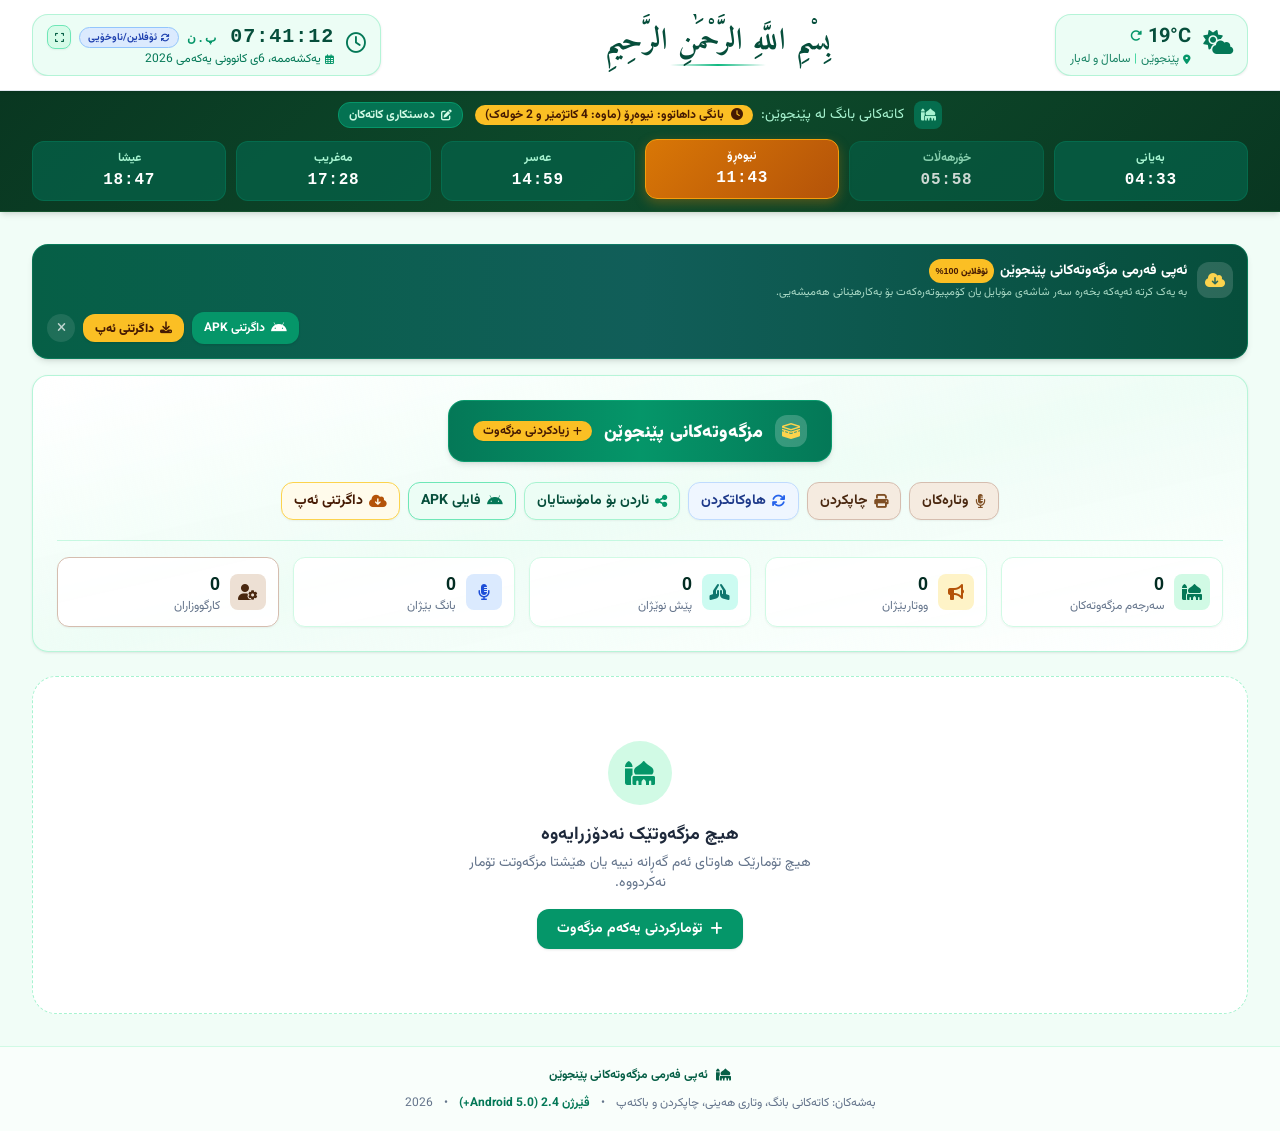
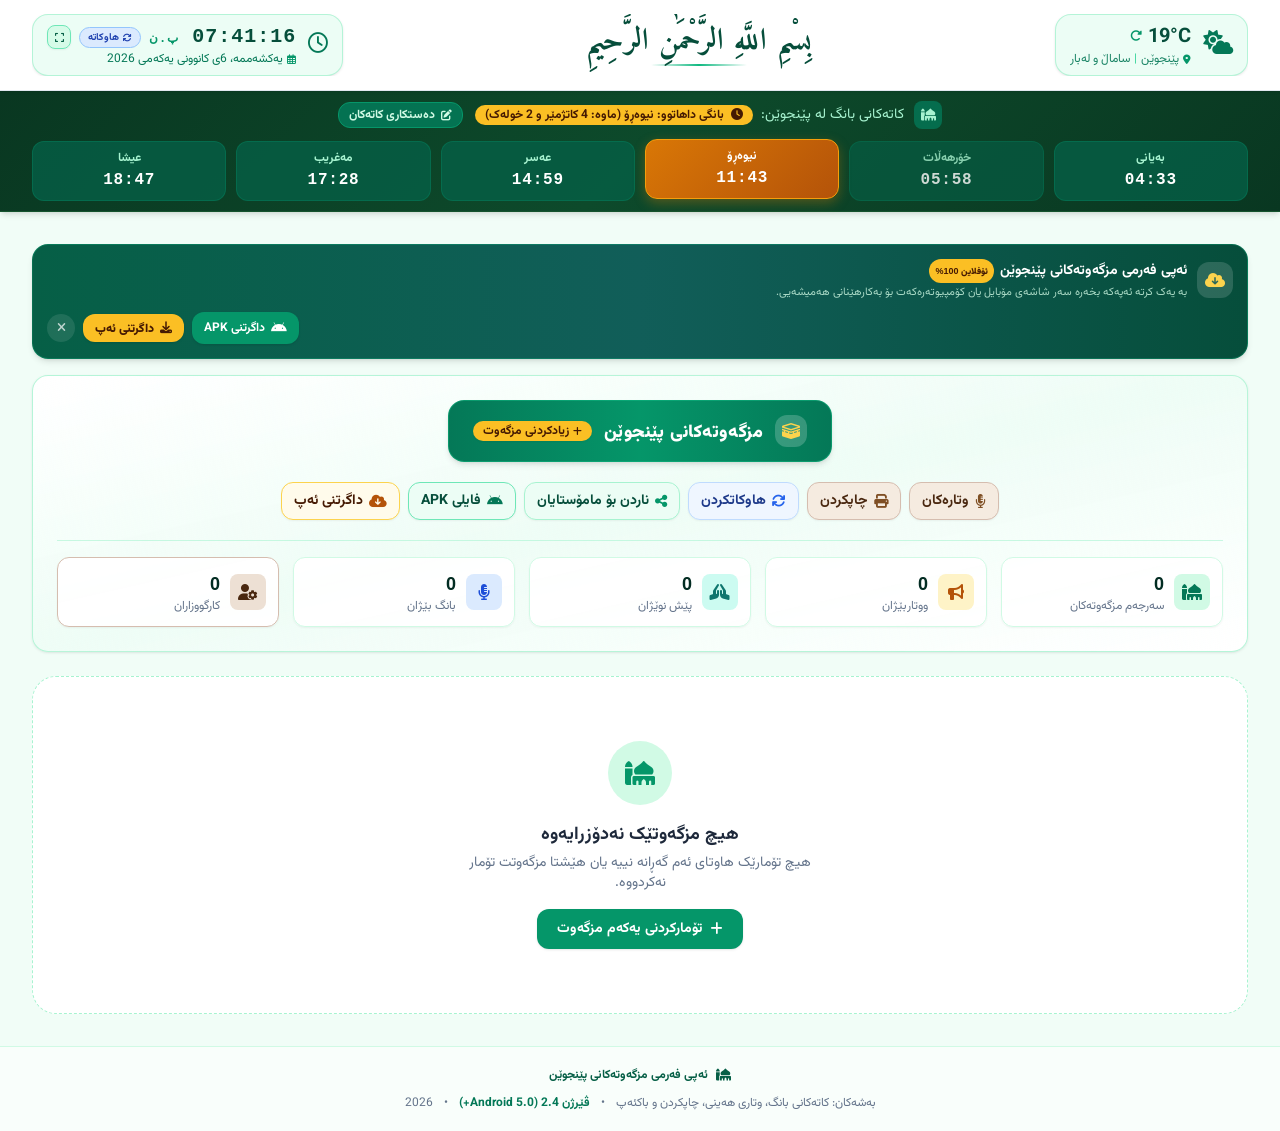
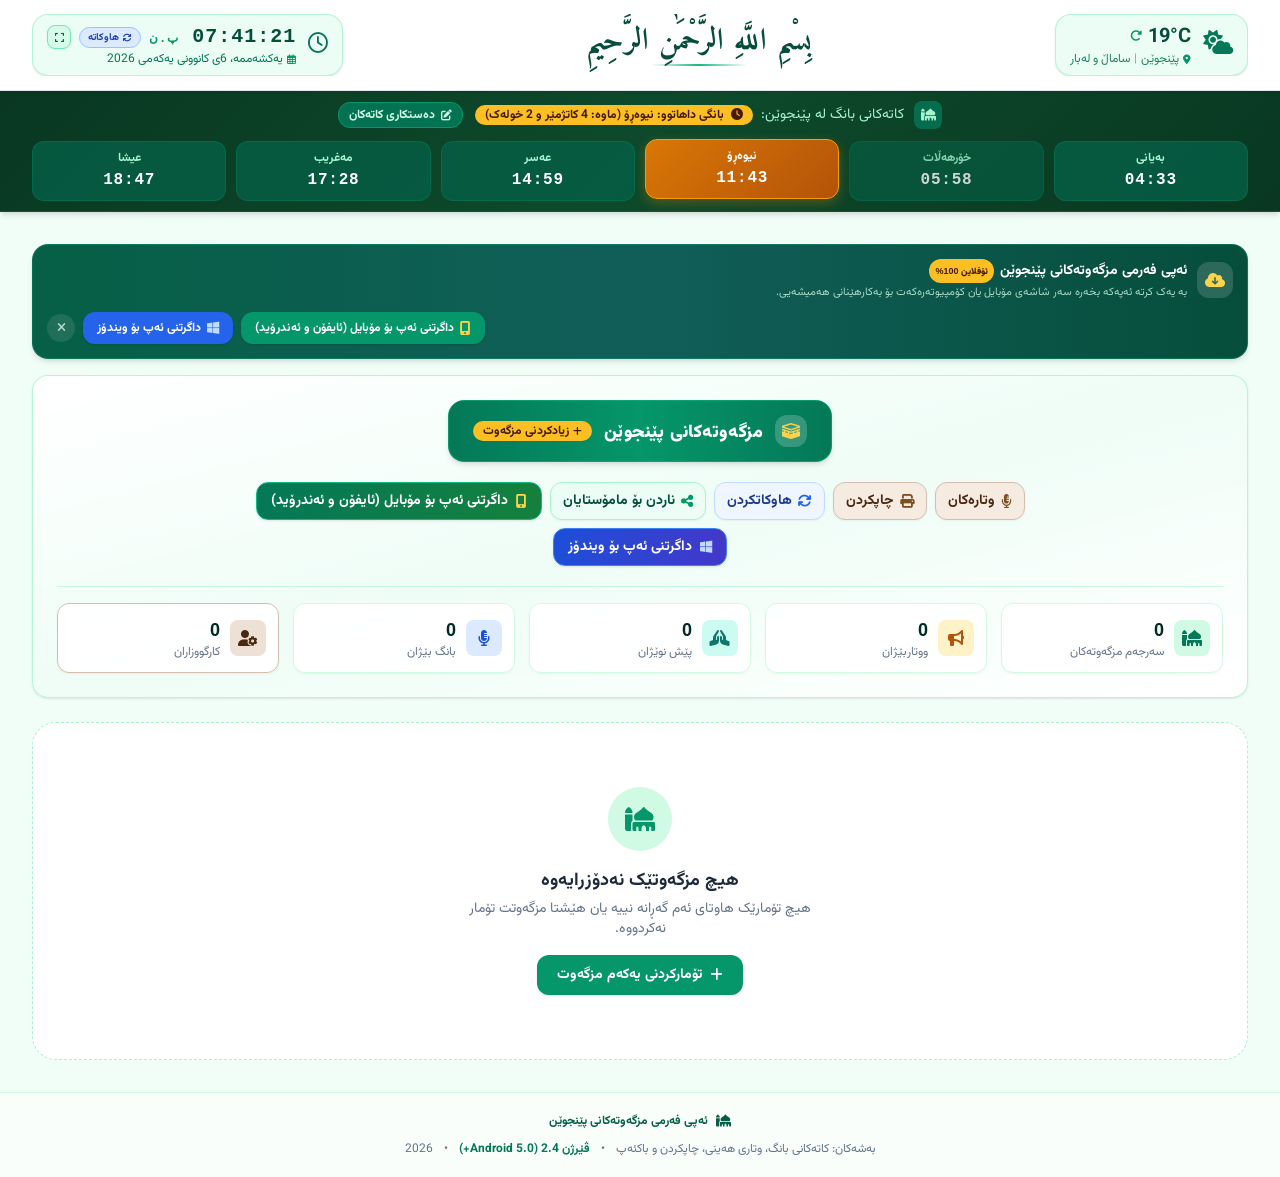
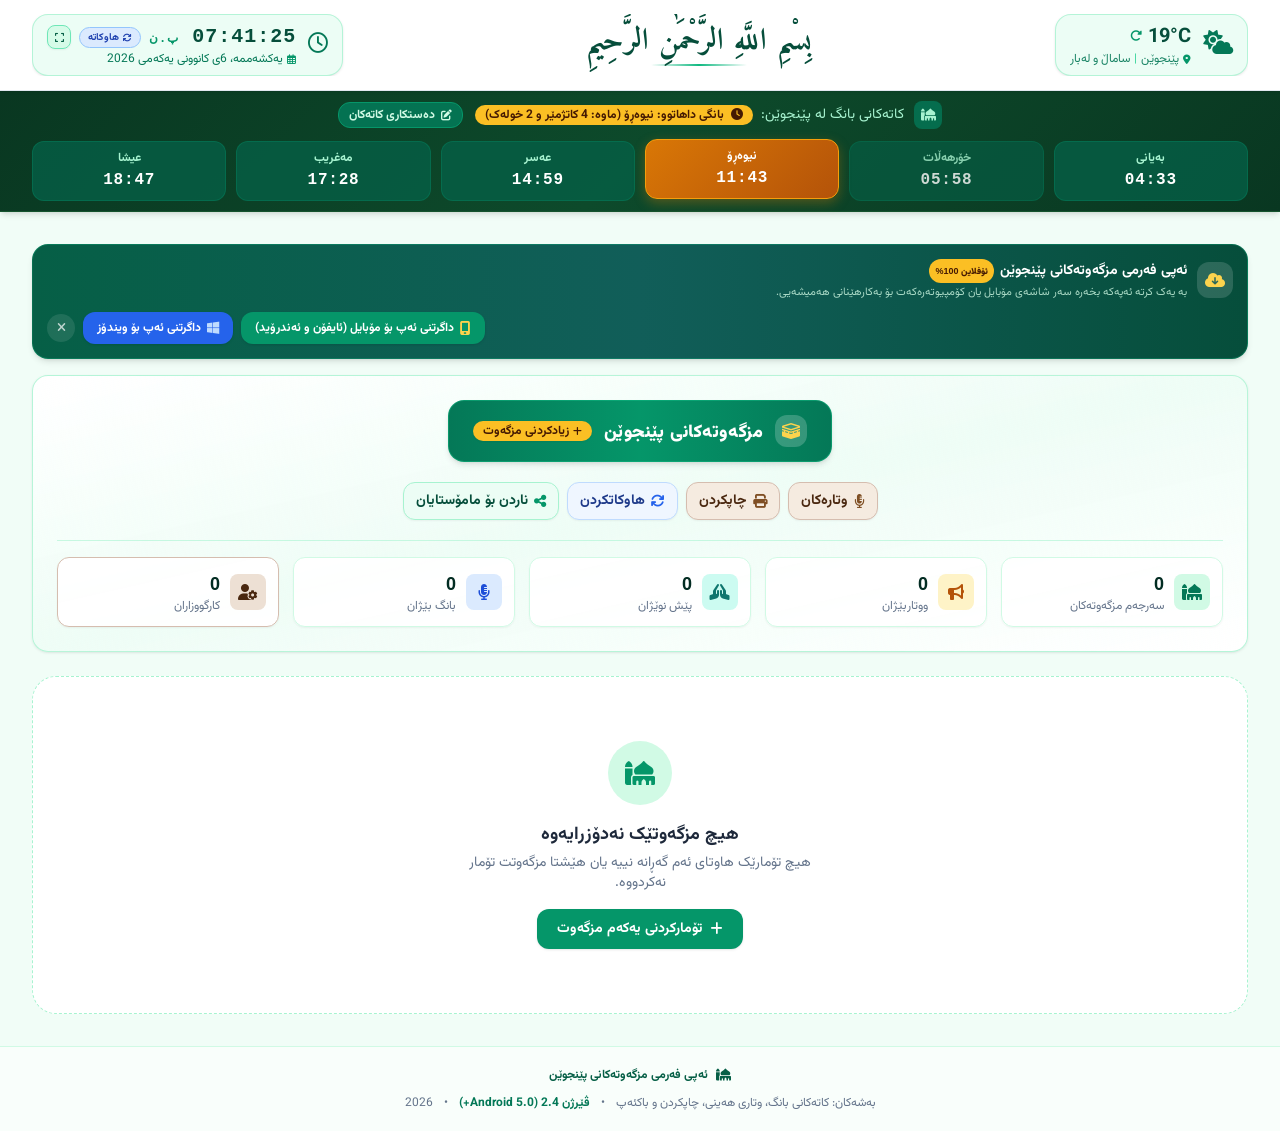
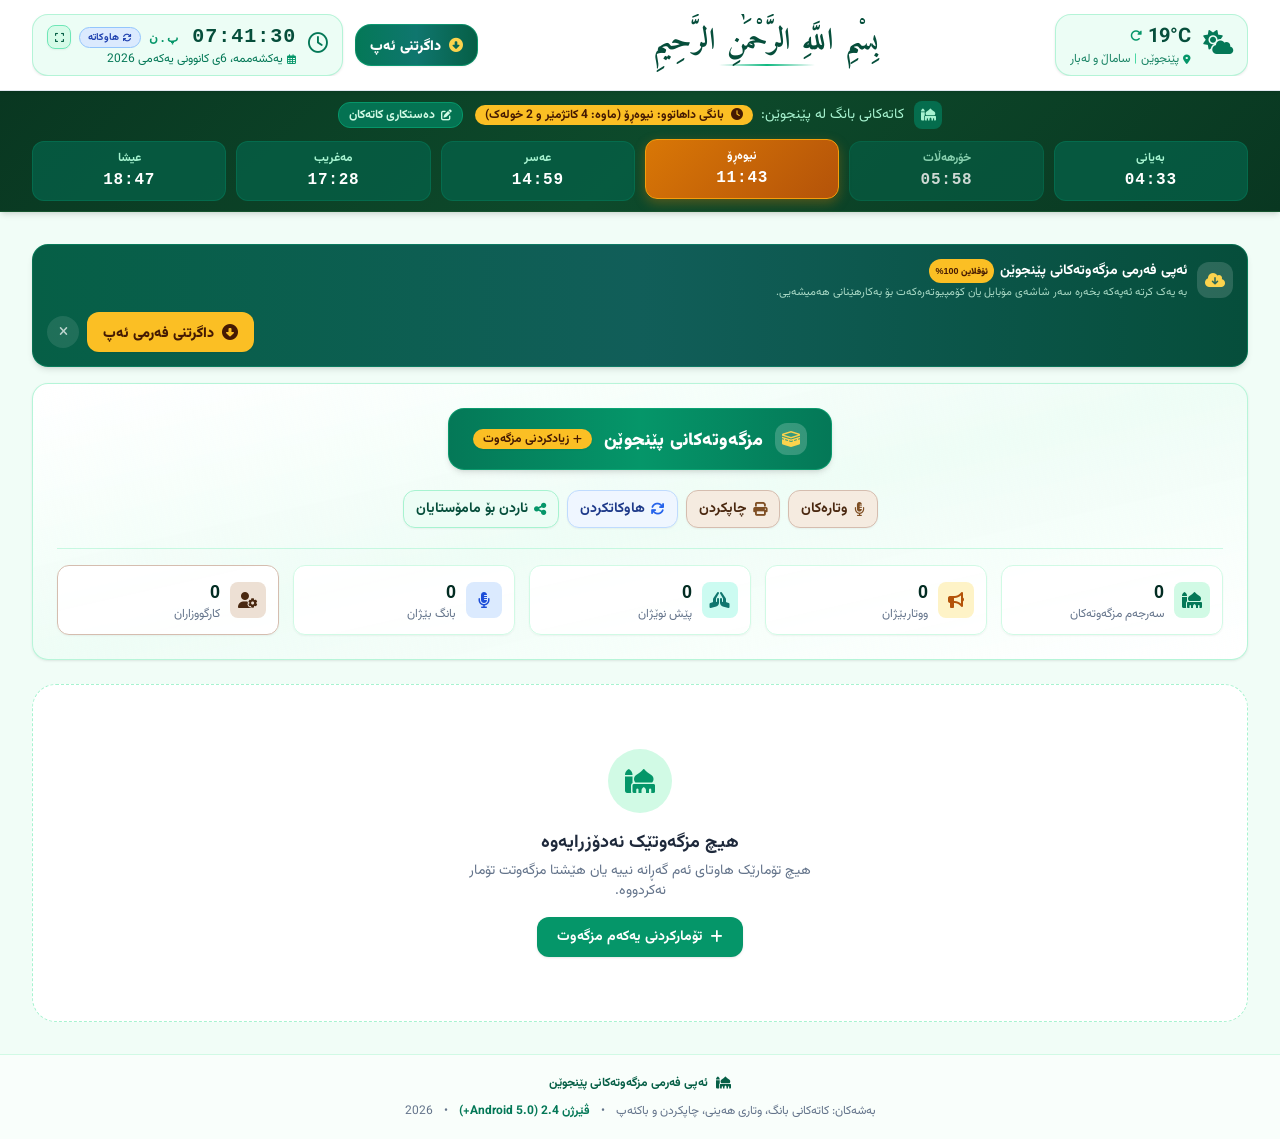
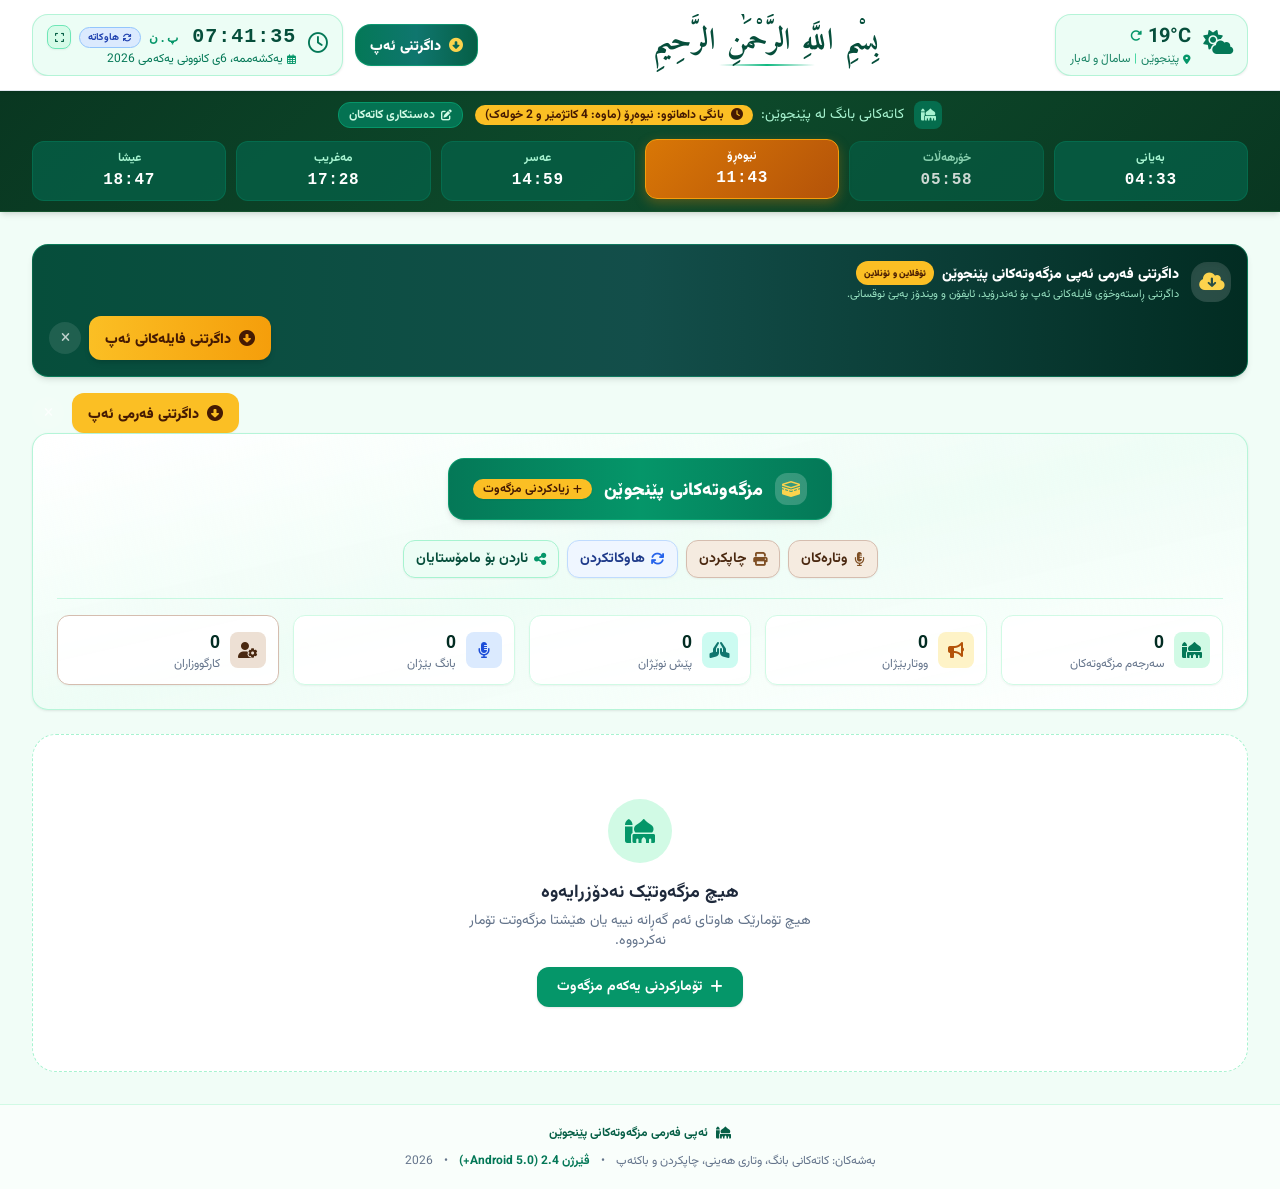
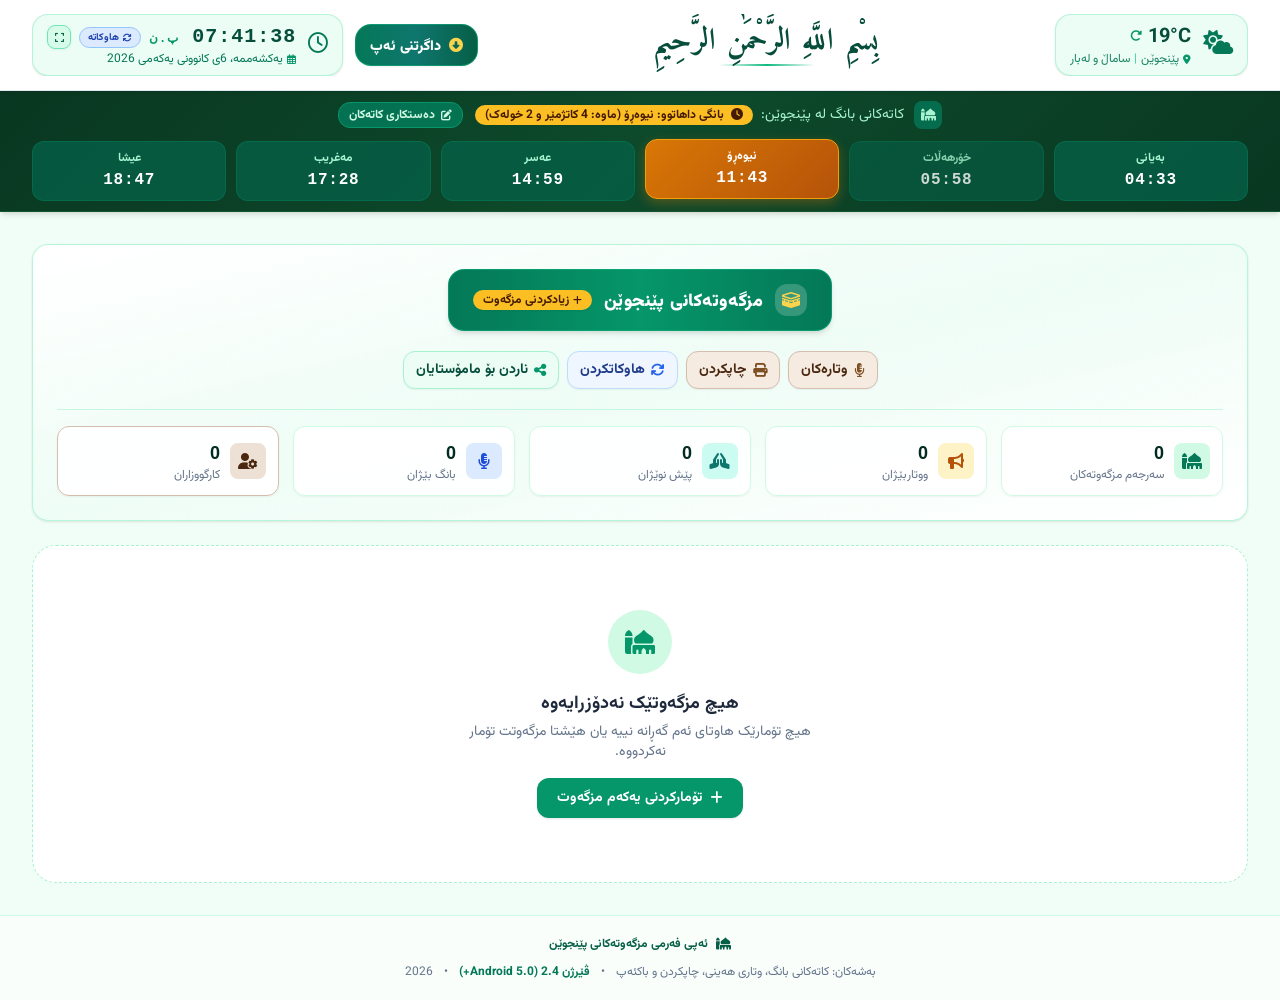
